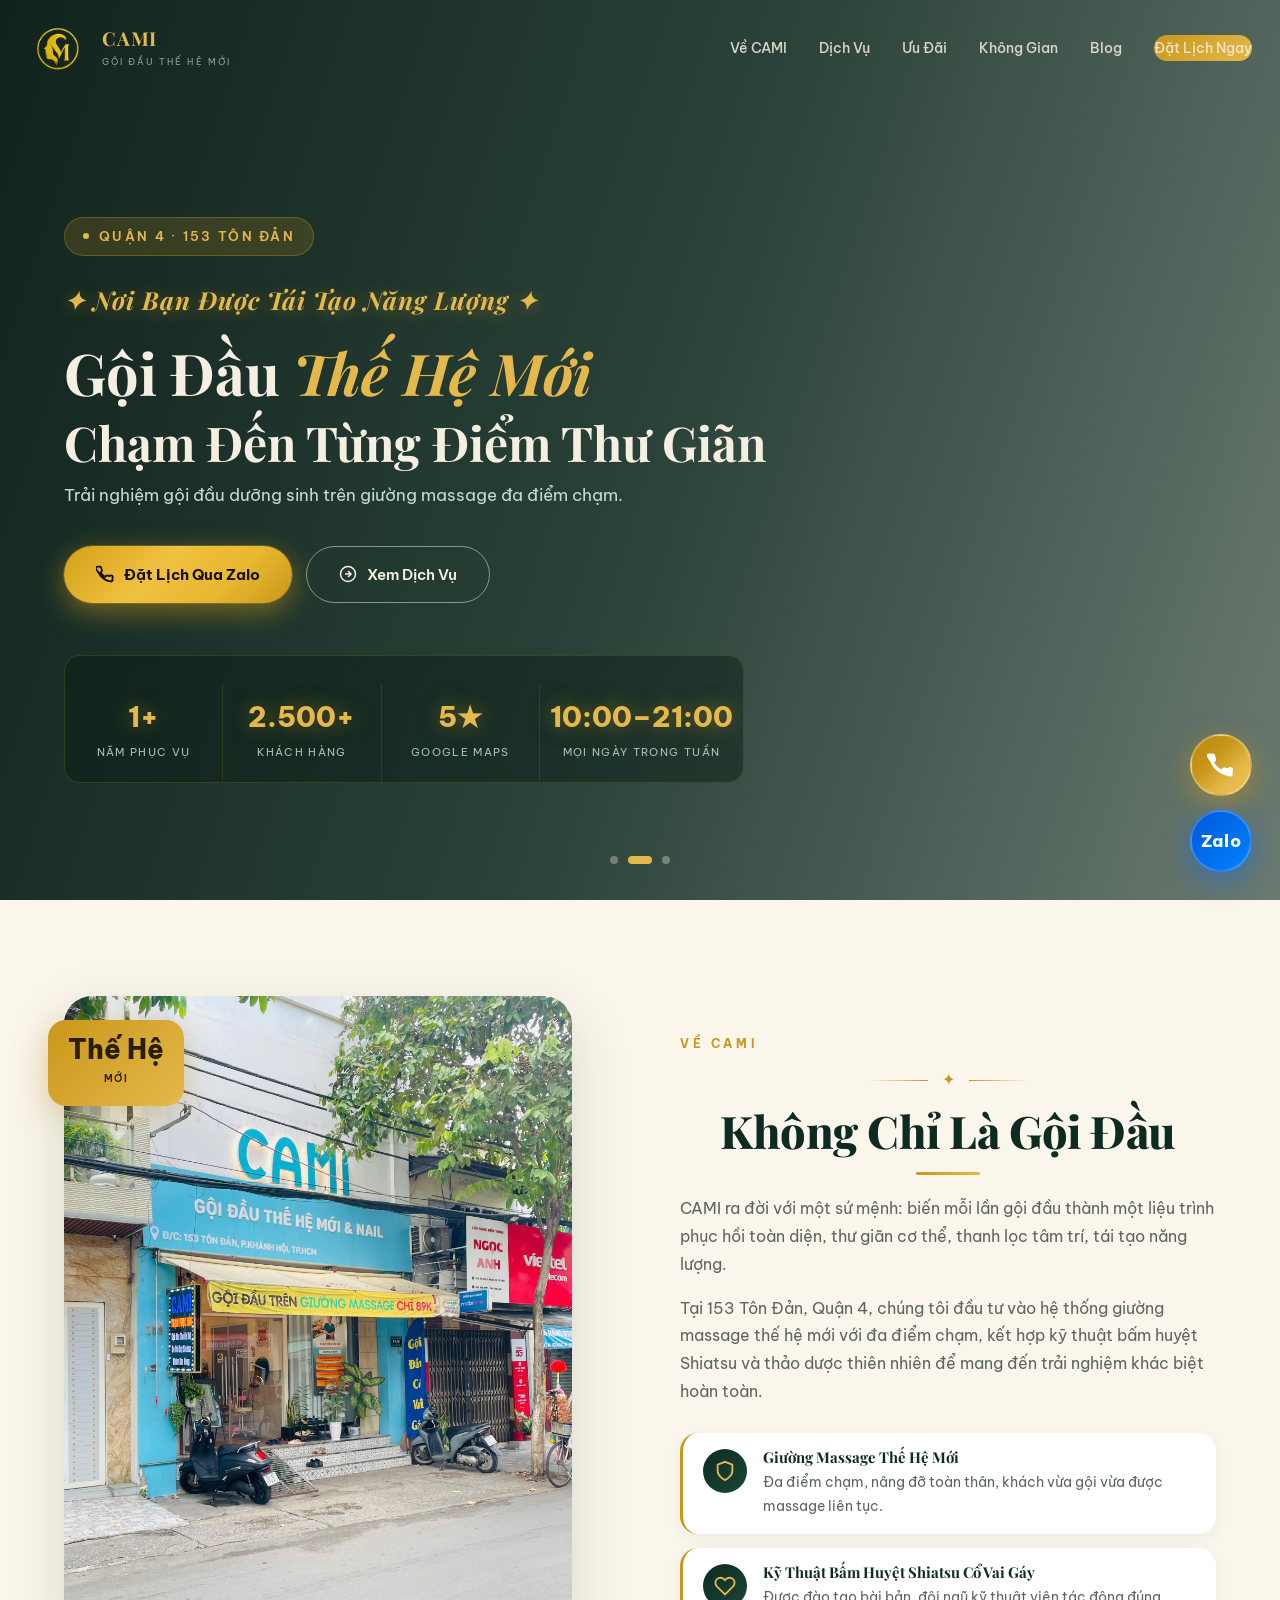
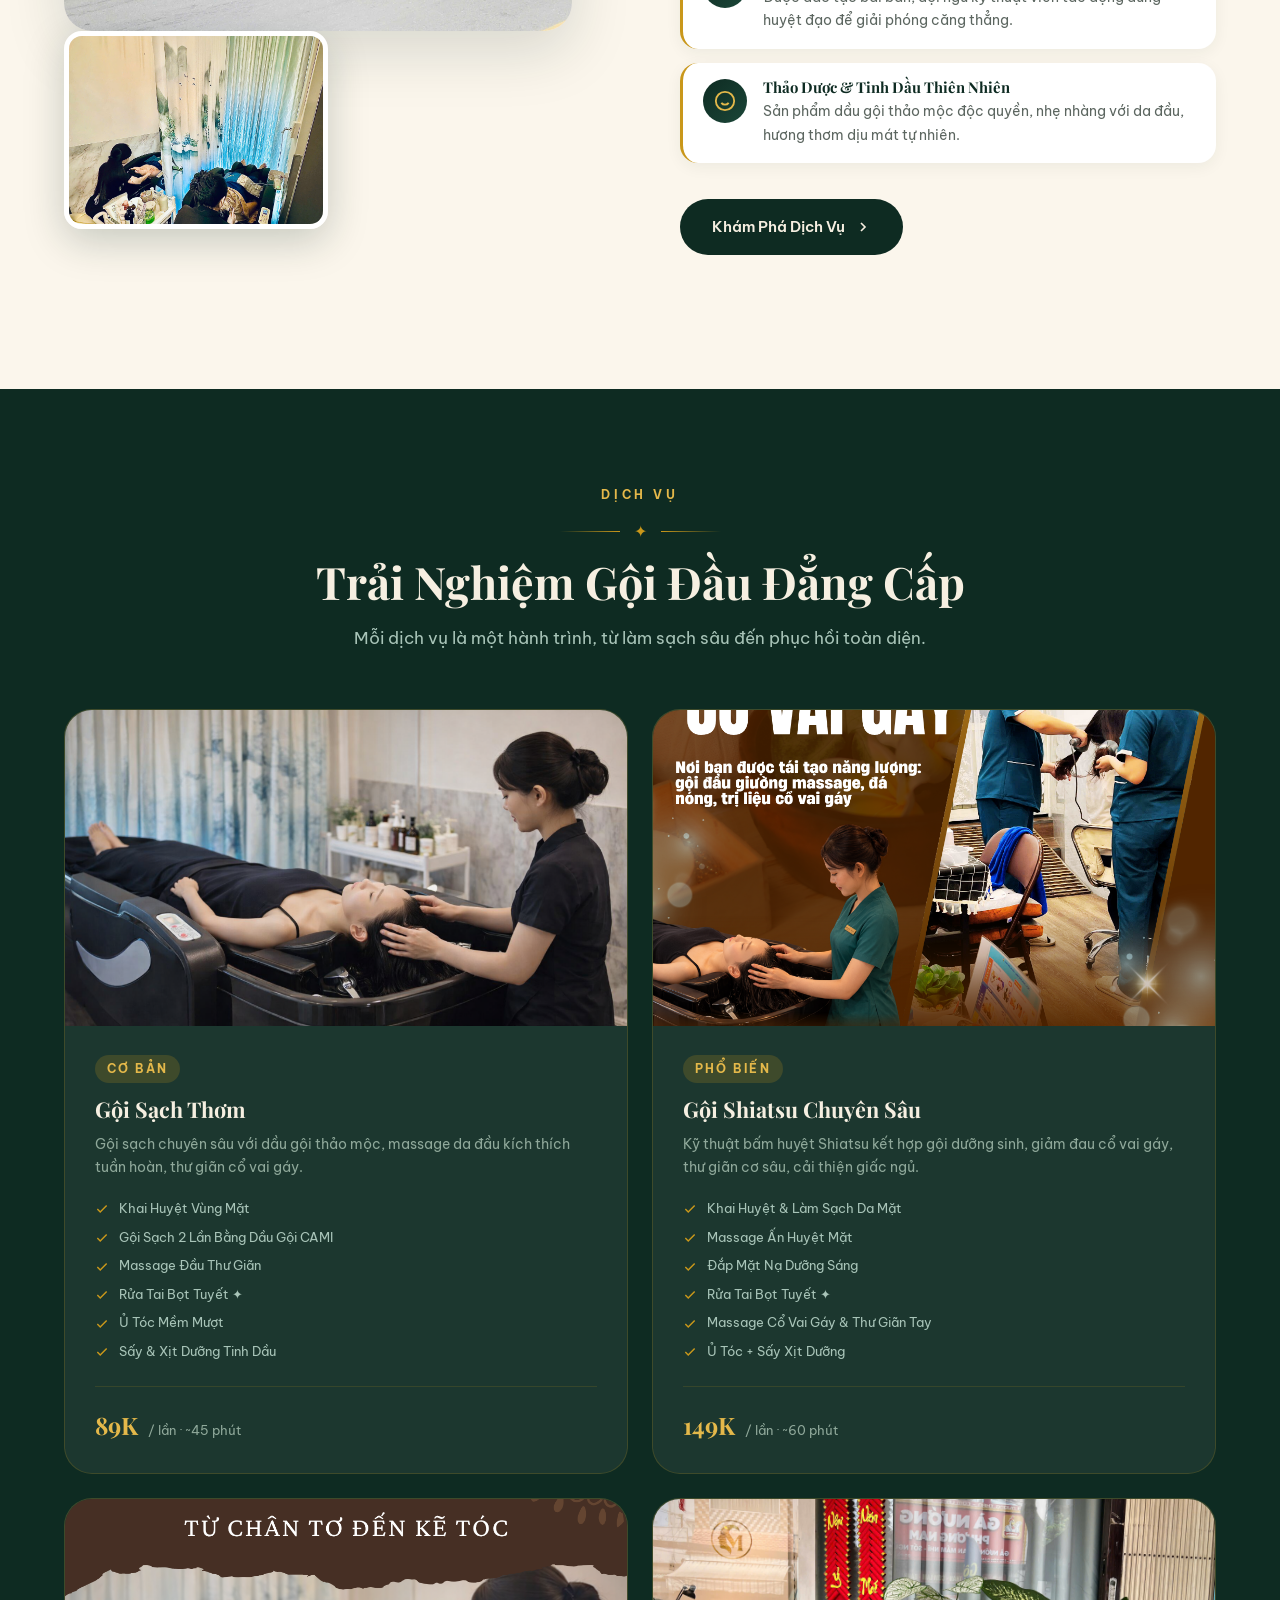
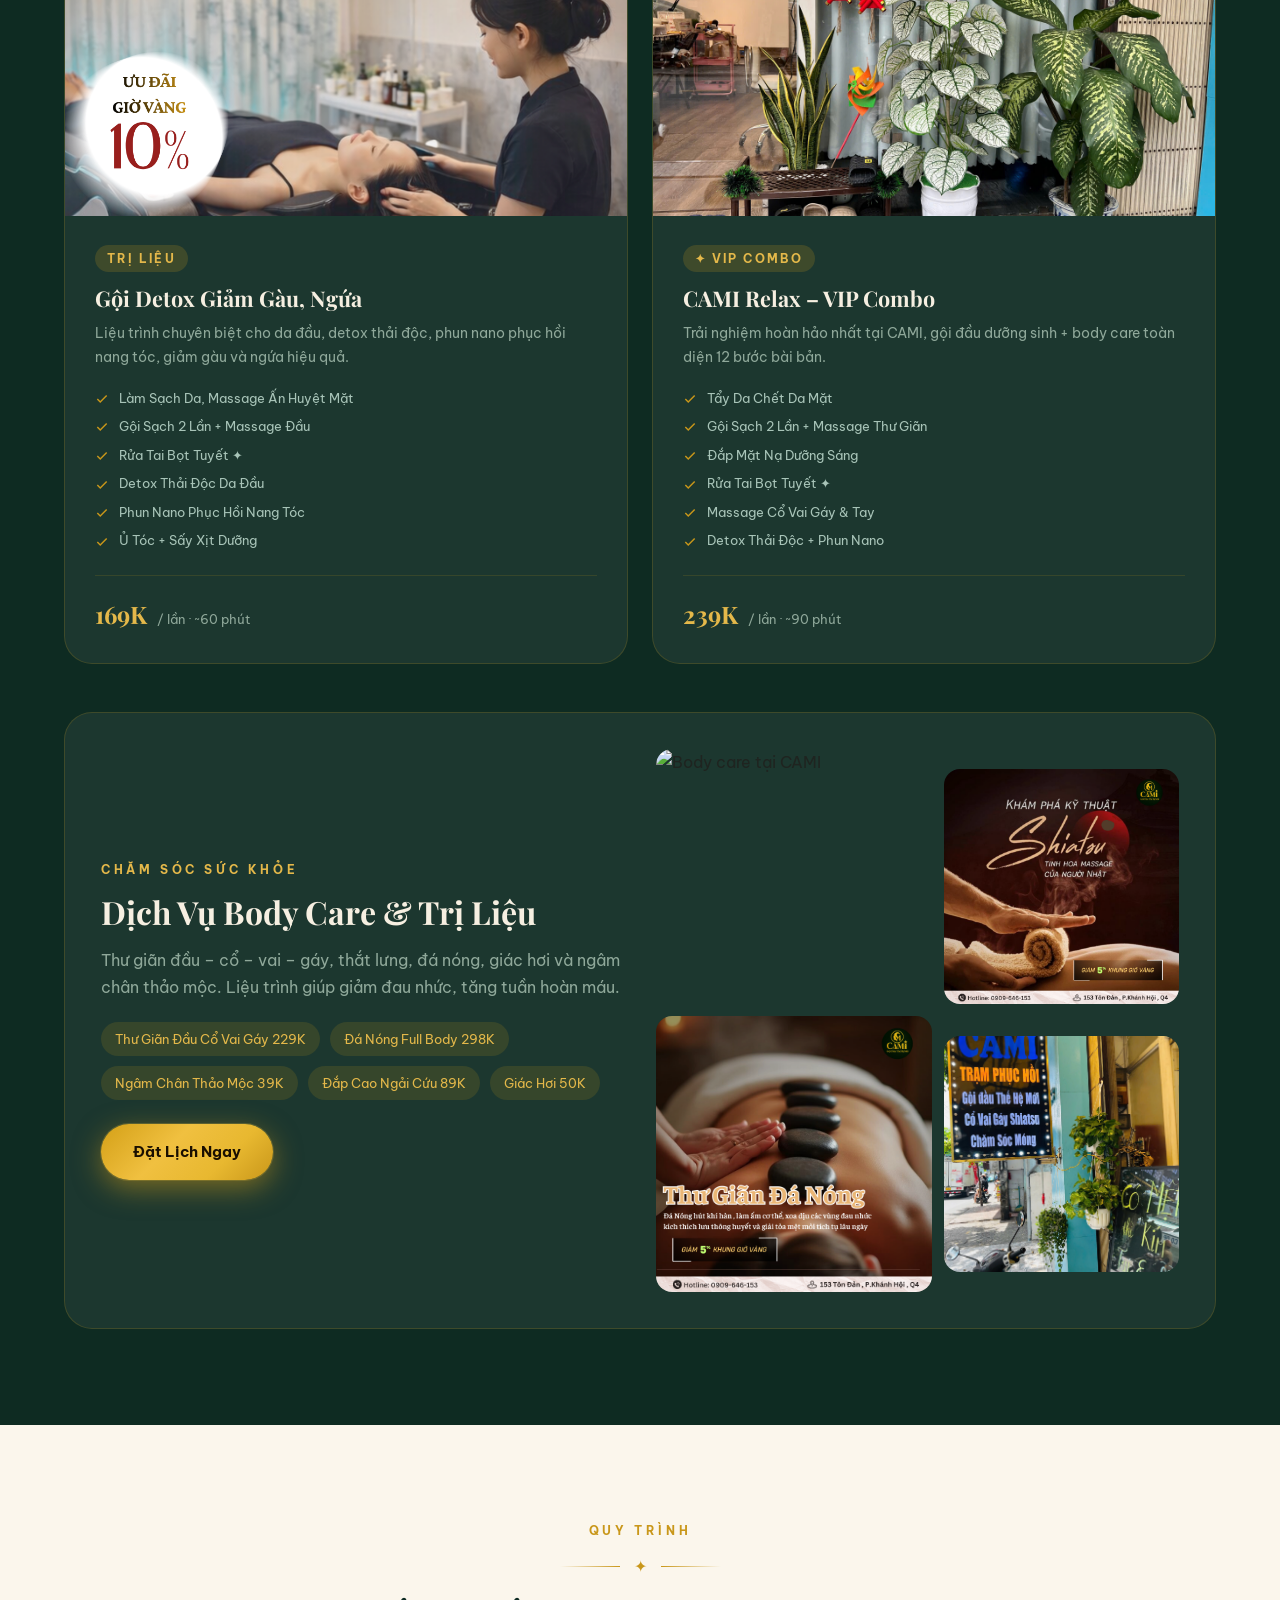
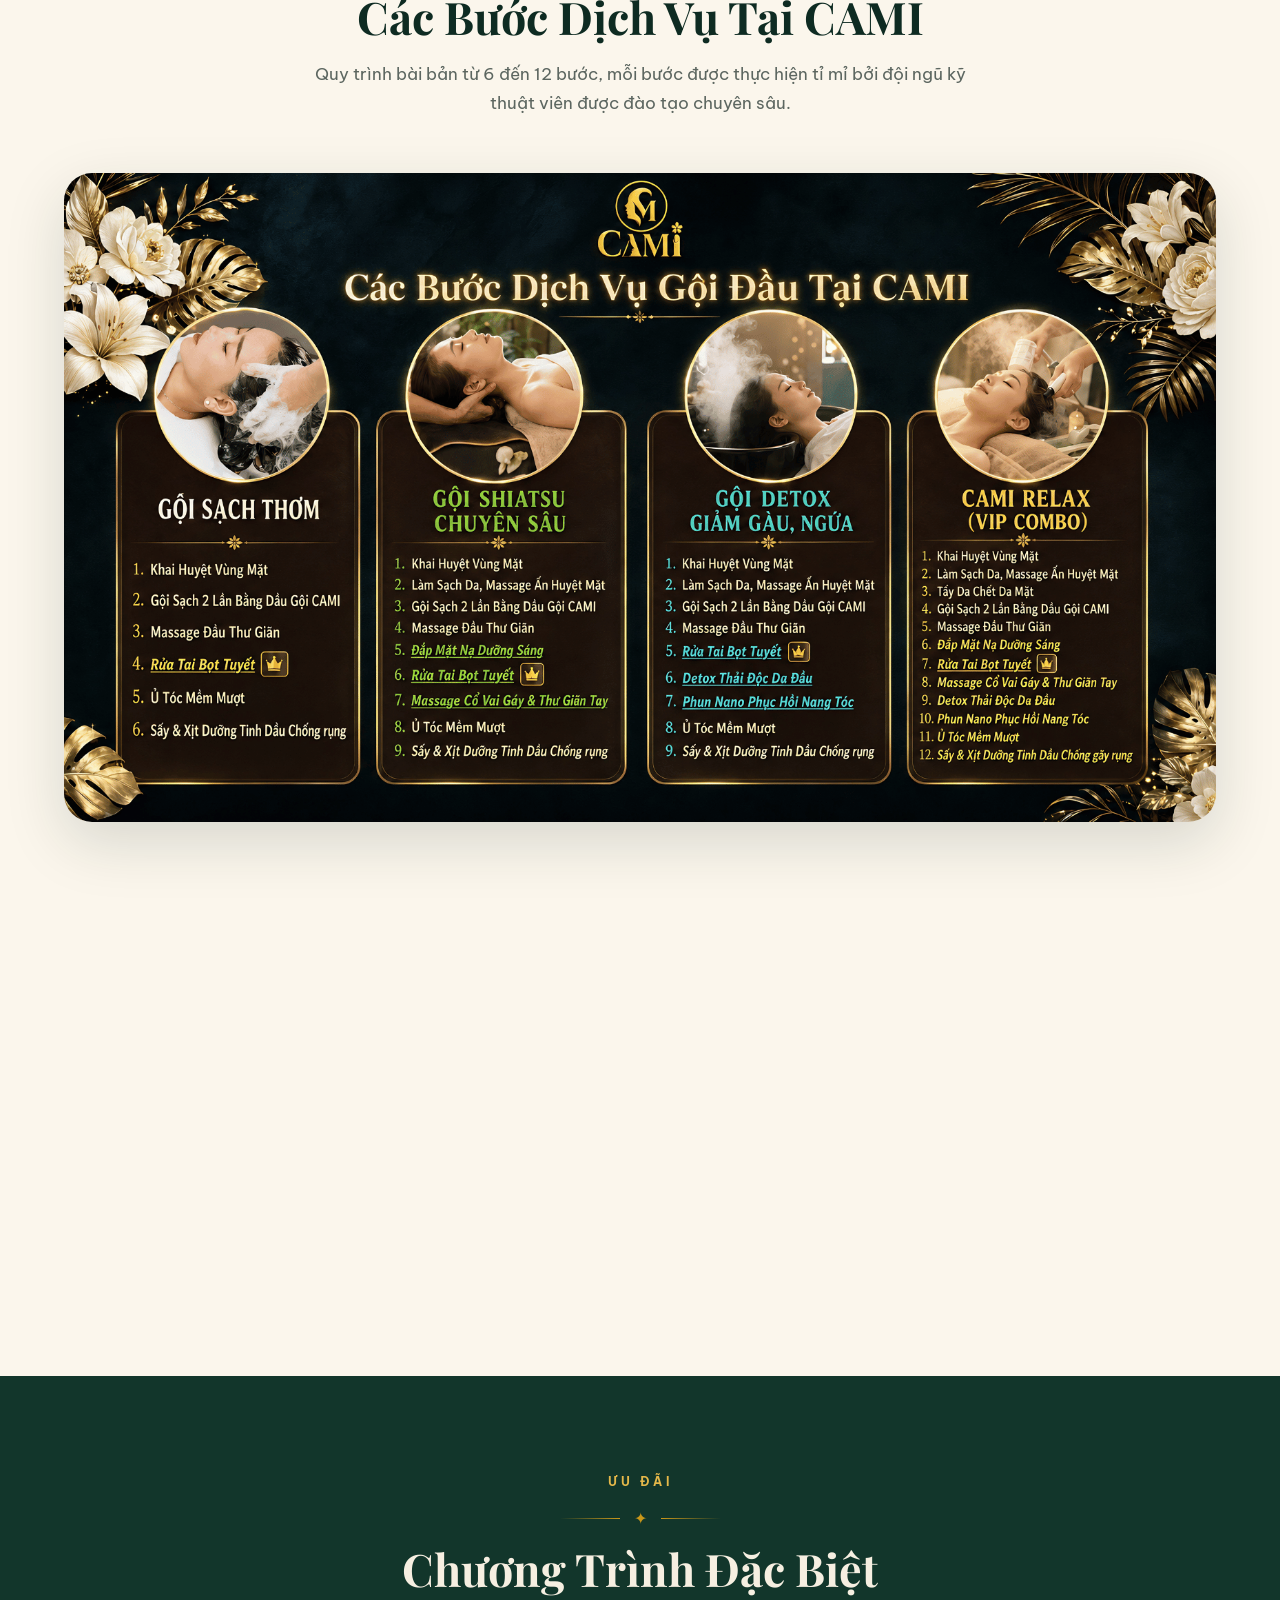
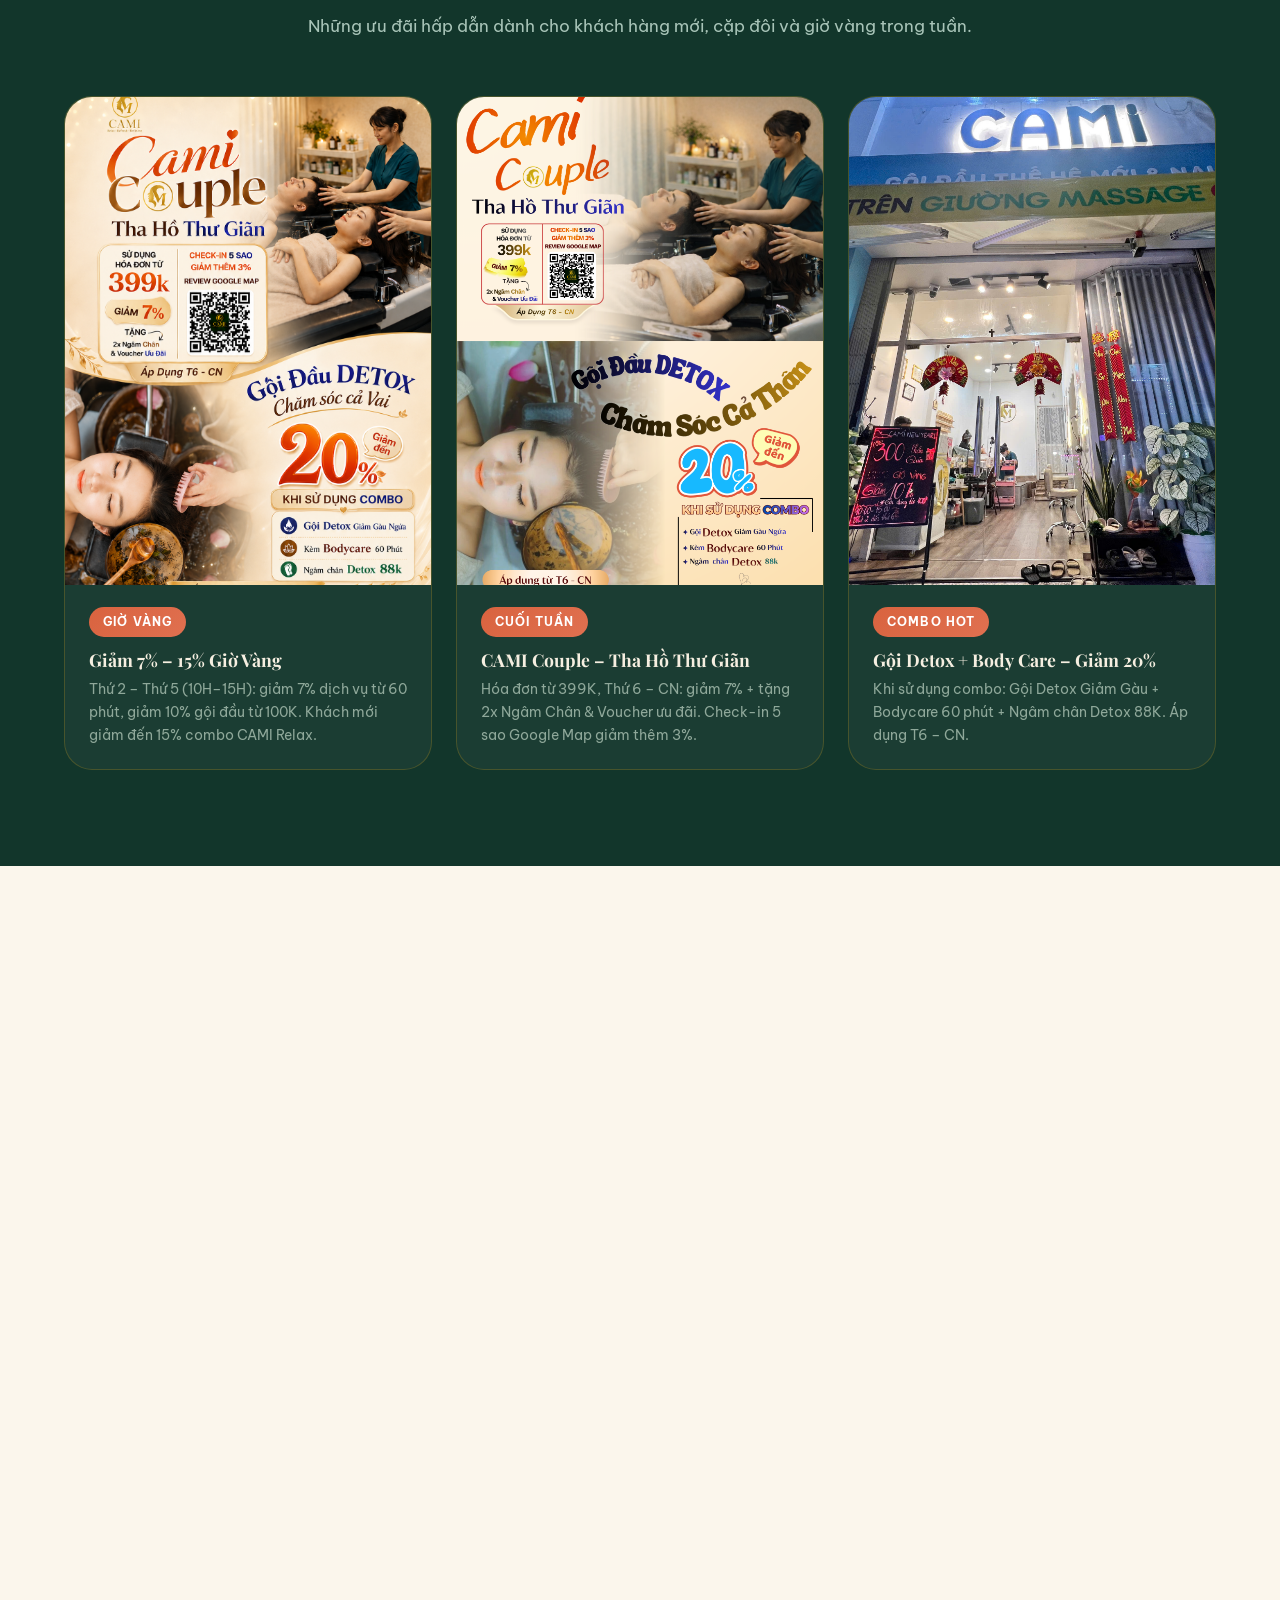
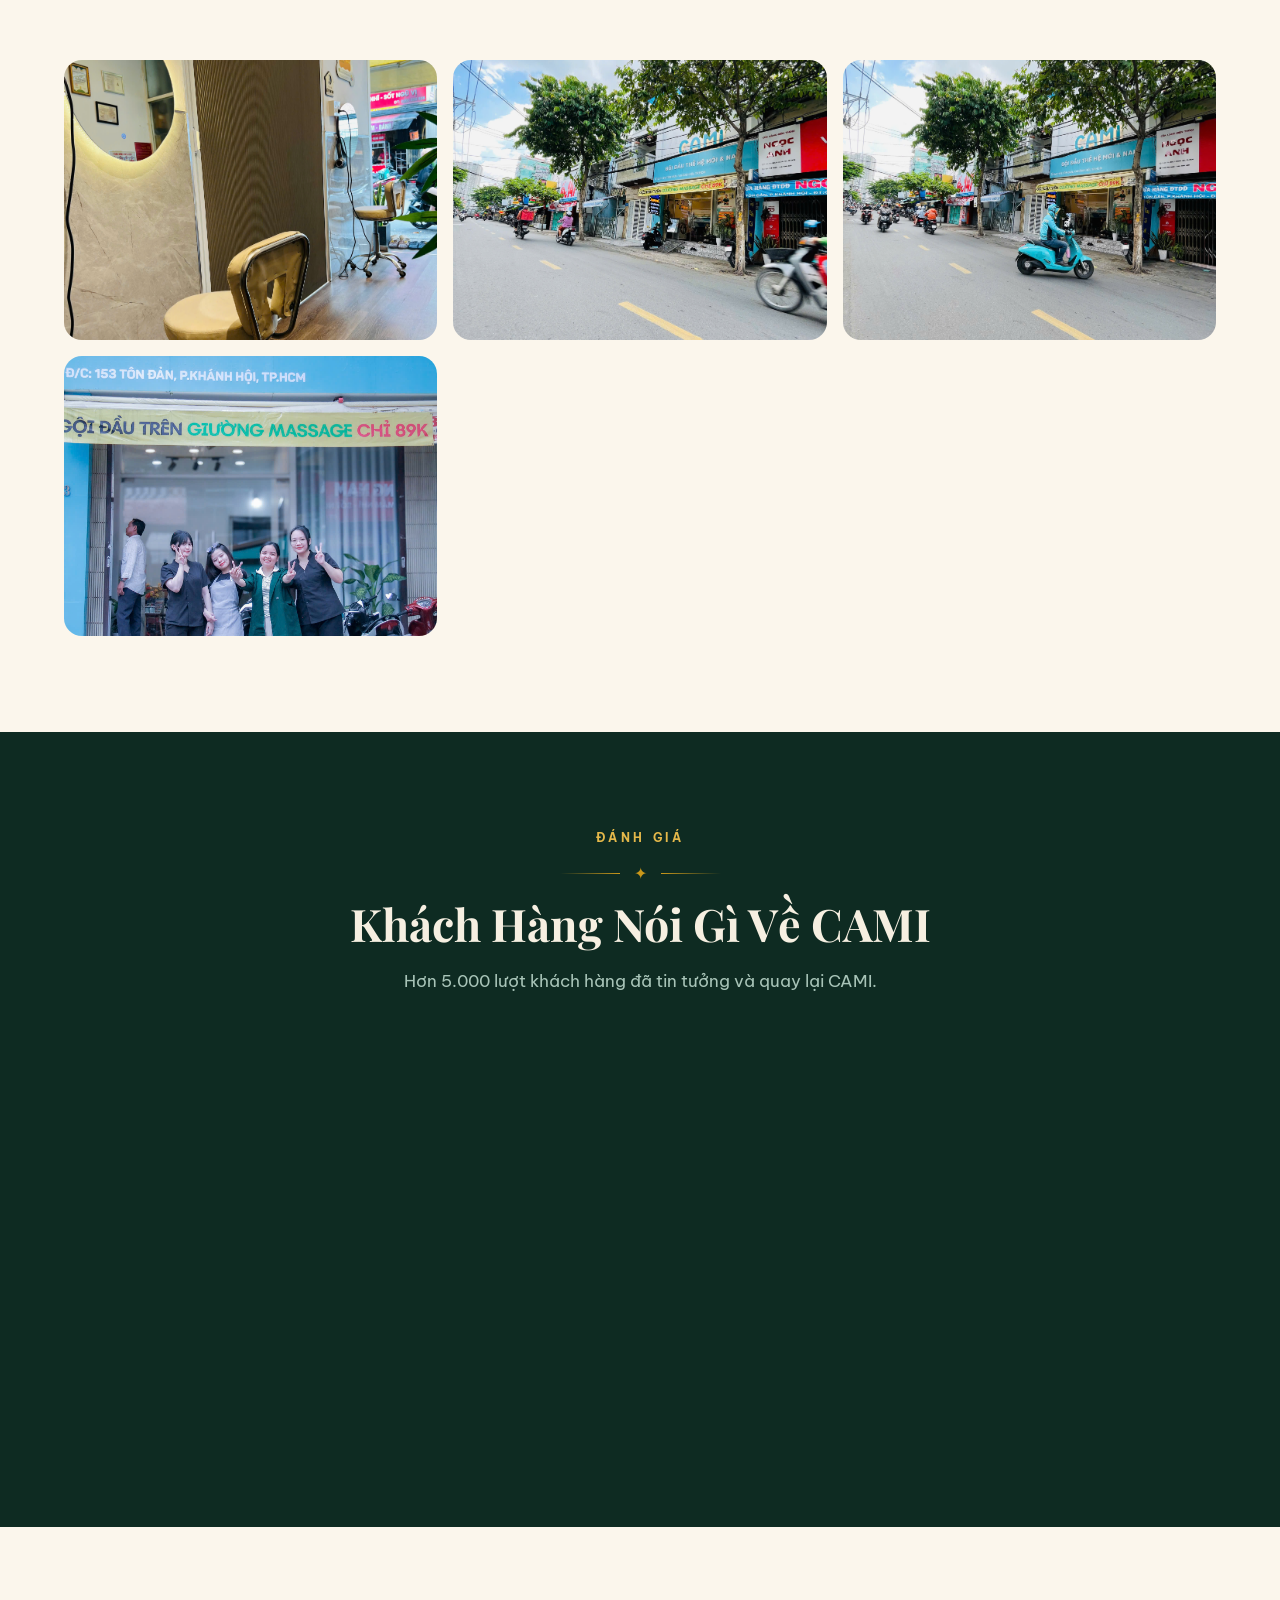
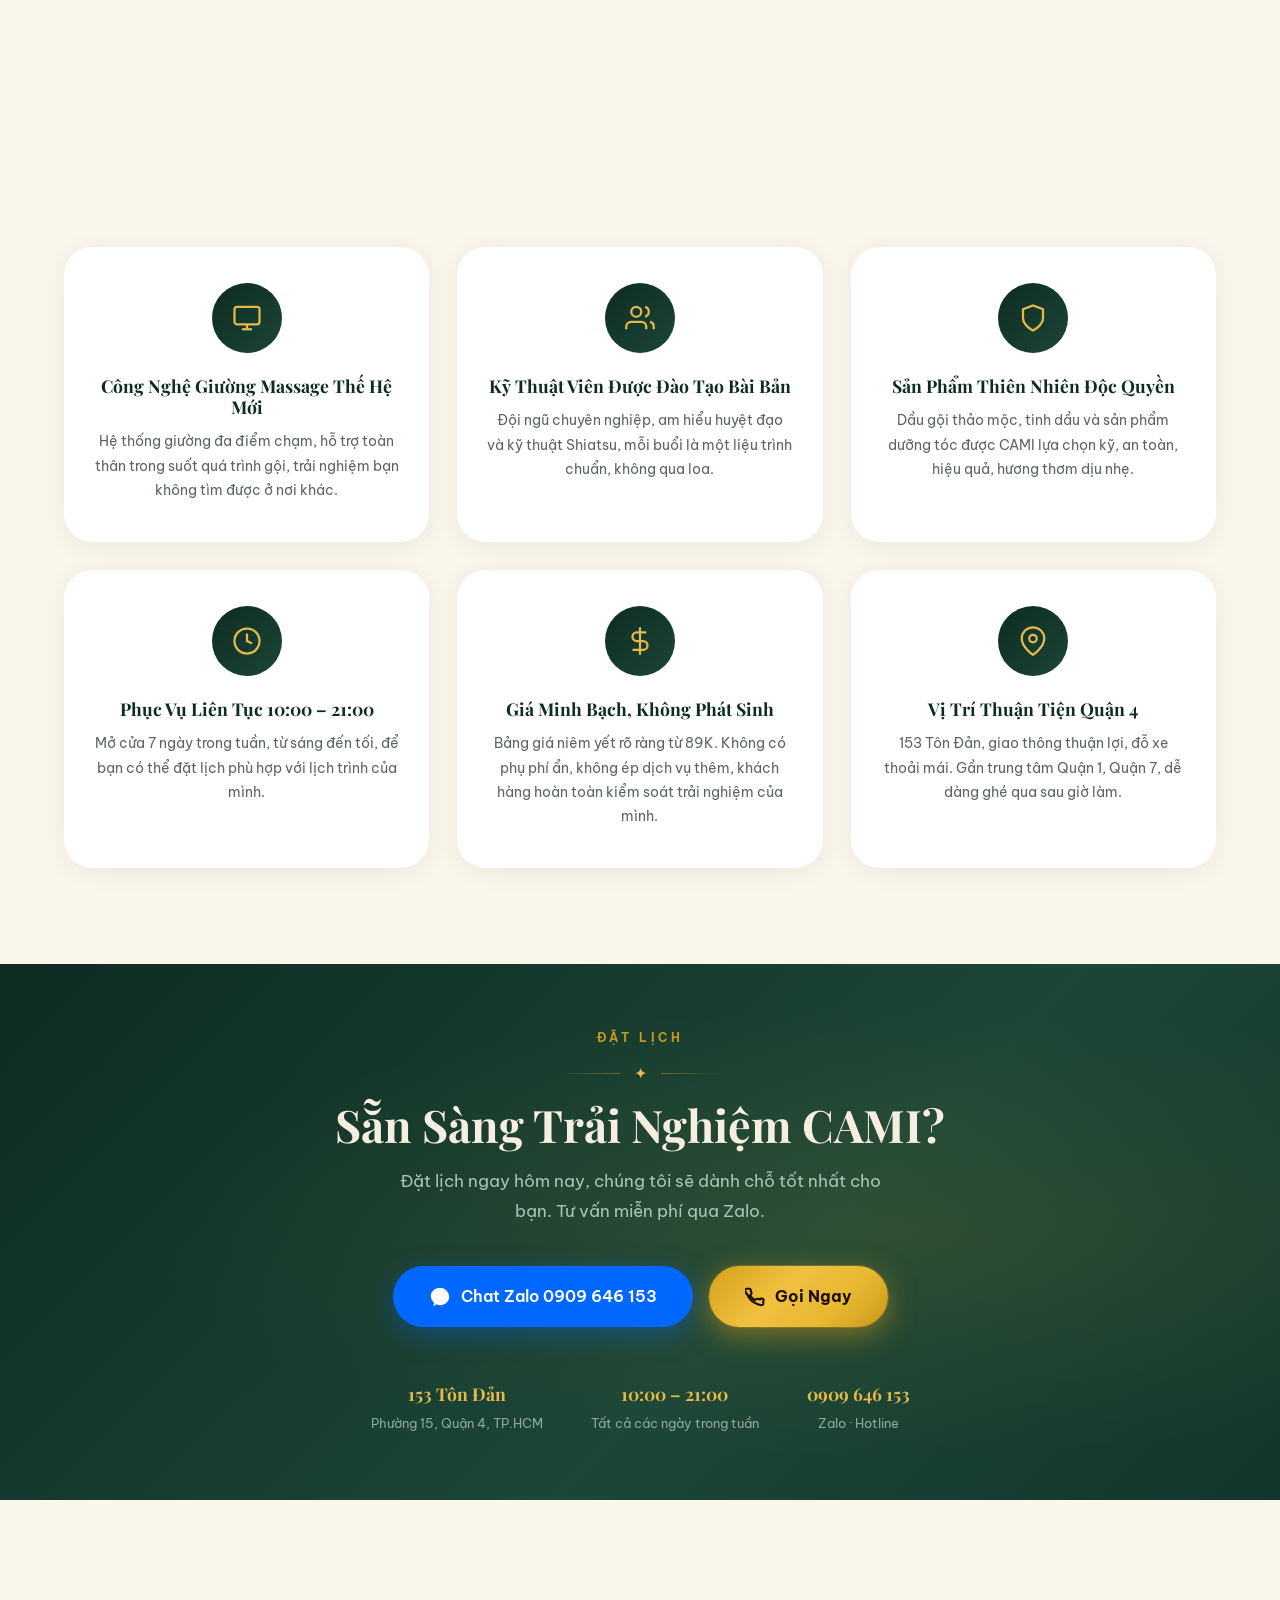
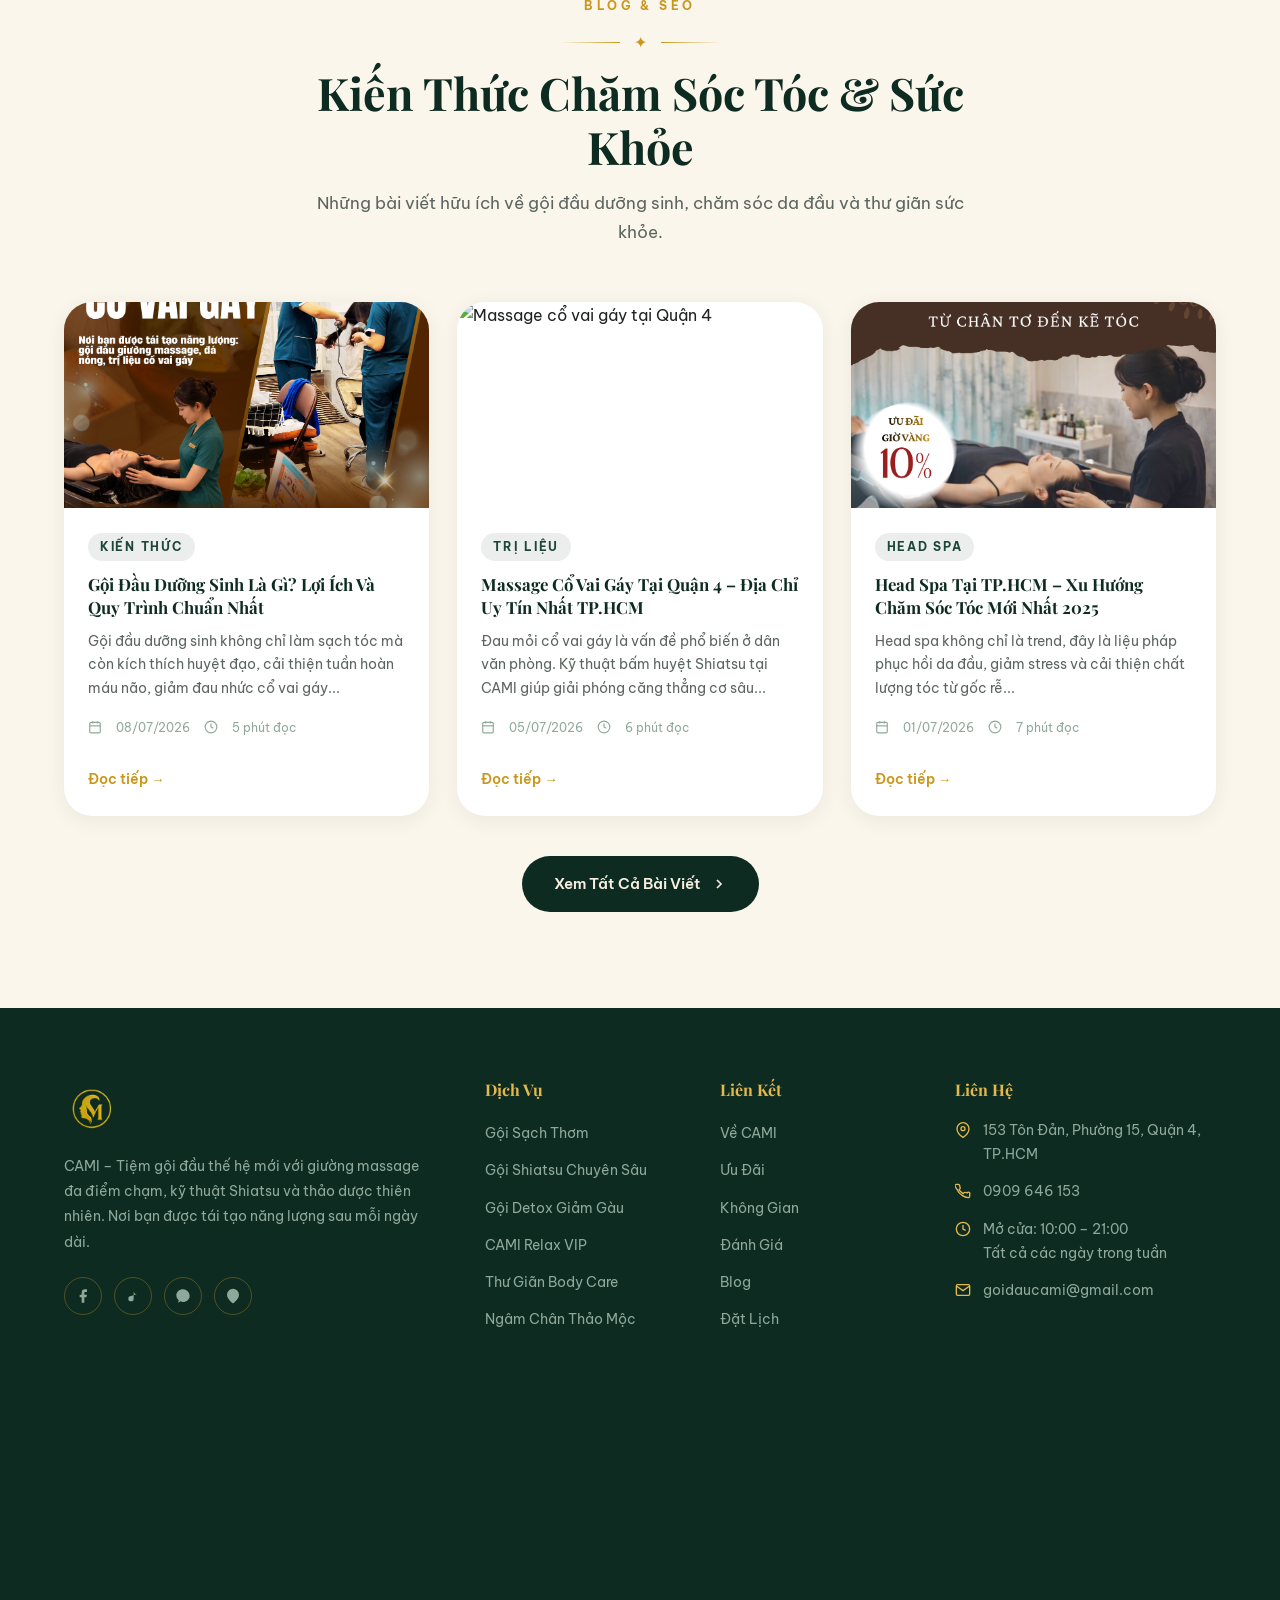
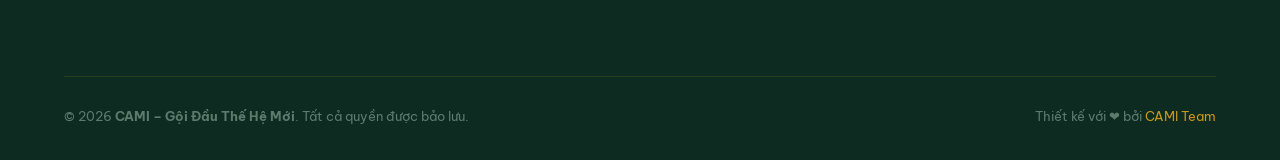
==== index.html @ 0d8e70cc "feat: cập nhật mục Về CAMI – layout ảnh, slider mobile, hiệu ứng - Thay ảnh phụ about-team.png bằng " ====
﻿<!DOCTYPE html>
<html lang="vi">
<head>
<meta charset="UTF-8">
<meta name="viewport" content="width=device-width, initial-scale=1.0">
<title>Gội Đầu Thư Giãn Quận 4 · Head Spa Dưỡng Sinh | CAMI – Gội Đầu Thế Hệ Mới</title>
<link rel="icon" type="image/png" sizes="32x32" href="images/logo.png">
<link rel="icon" type="image/png" sizes="16x16" href="images/logo.png">
<link rel="apple-touch-icon" href="images/logo.png">
<link rel="shortcut icon" href="images/logo.png">
<meta name="description" content="CAMI – Tiệm gội đầu thế hệ mới tại 153 Tôn Đản, Quận 4. Gội đầu dưỡng sinh, head spa, massage cổ vai gáy, detox da đầu trên giường massage đa điểm chạm. Giá từ 89K. Đặt lịch Zalo 0909 646 153.">
<meta name="keywords" content="gội đầu quận 4, gội đầu dưỡng sinh, head spa tphcm, massage cổ vai gáy quận 4, detox da đầu, gội đầu giường massage, tiệm gội đầu tôn đản, CAMI gội đầu, gội đầu thư giãn sài gòn">
<meta name="author" content="CAMI – Gội Đầu Thế Hệ Mới">
<link rel="canonical" href="https://goidaucami.com/">
<meta name="robots" content="index, follow, max-image-preview:large, max-snippet:-1">
<meta name="theme-color" content="#0E2B22">
<meta name="geo.region" content="VN-SG">
<meta name="geo.placename" content="Quận 4, Thành phố Hồ Chí Minh">
<!-- Open Graph -->
<meta property="og:type" content="website">
<meta property="og:url" content="https://goidaucami.com/">
<meta property="og:site_name" content="CAMI – Gội Đầu Thế Hệ Mới">
<meta property="og:locale" content="vi_VN">
<meta property="og:title" content="CAMI – Gội Đầu Thế Hệ Mới · Head Spa Dưỡng Sinh Quận 4">
<meta property="og:description" content="Gội đầu dưỡng sinh trên giường massage đa điểm chạm, 153 Tôn Đản, Quận 4. Mở cửa 10:00–21:00. Đặt lịch Zalo 0909 646 153.">
<meta property="og:image" content="https://goidaucami.com/images/hero-1.png">
<!-- Schema -->
<script type="application/ld+json">
{"@context":"https://schema.org","@type":"HairSalon","@id":"https://goidaucami.com/#business","name":"CAMI – Gội Đầu Thế Hệ Mới","description":"Gội đầu thế hệ mới trên giường massage đa điểm chạm: gội dưỡng sinh, massage cổ vai gáy, detox da đầu, chăm sóc body. 153 Tôn Đản, Quận 4, TP.HCM.","url":"https://goidaucami.com/","telephone":"+84909646153","priceRange":"89.000₫ – 398.000₫","address":{"@type":"PostalAddress","streetAddress":"153 Tôn Đản, Phường 15","addressLocality":"Quận 4","addressRegion":"TP. Hồ Chí Minh","postalCode":"700000","addressCountry":"VN"},"geo":{"@type":"GeoCoordinates","latitude":10.758365,"longitude":106.706782},"openingHoursSpecification":[{"@type":"OpeningHoursSpecification","dayOfWeek":["Monday","Tuesday","Wednesday","Thursday","Friday","Saturday","Sunday"],"opens":"10:00","closes":"21:00"}],"sameAs":["https://www.facebook.com/goidaucami/","https://www.tiktok.com/@camigoidau","https://zalo.me/0909646153"]}
</script>
<script type="application/ld+json">
{"@context":"https://schema.org","@type":"FAQPage","mainEntity":[{"@type":"Question","name":"Gội đầu dưỡng sinh tại CAMI Quận 4 giá bao nhiêu?","acceptedAnswer":{"@type":"Answer","text":"Dịch vụ gội tại CAMI từ 89K (Gội Sạch Thơm), 149K (Gội Shiatsu), 169K (Gội Detox), 239K (CAMI Relax VIP). Bảng giá minh bạch, không phát sinh thêm."}},{"@type":"Question","name":"CAMI gội đầu ở đâu? Mở cửa mấy giờ?","acceptedAnswer":{"@type":"Answer","text":"CAMI tại 153 Tôn Đản, Phường 15, Quận 4, TP.HCM. Mở cửa 10:00–21:00 tất cả các ngày trong tuần."}},{"@type":"Question","name":"Gội đầu dưỡng sinh trên giường massage khác gì bình thường?","acceptedAnswer":{"@type":"Answer","text":"CAMI dùng giường massage thế hệ mới đa điểm chạm, khách vừa gội vừa được massage toàn thân, quy trình bài bản 6–12 bước, trải nghiệm hoàn toàn khác gội đầu truyền thống."}},{"@type":"Question","name":"CAMI có nhận đặt lịch trước không?","acceptedAnswer":{"@type":"Answer","text":"Có. Đặt lịch qua Zalo 0909 646 153 để giữ chỗ, đặc biệt khung giờ tối và cuối tuần."}}]}
</script>
<!-- Fonts -->
<link rel="preconnect" href="https://fonts.googleapis.com">
<link rel="preconnect" href="https://fonts.gstatic.com" crossorigin>
<link href="https://fonts.googleapis.com/css2?family=Playfair+Display:ital,wght@0,500;0,600;0,700;0,800;1,500;1,600&family=Dancing+Script:wght@600;700&family=Be+Vietnam+Pro:wght@300;400;500;600;700&display=swap" rel="stylesheet">
<link rel="stylesheet" href="css/style.css">
</head>
<body>

<!-- ===== NAVBAR ===== -->
<header class="nav" id="nav">
  <div class="nav-bar">
    <a href="#" class="brand">
      <img src="images/logo.png" alt="CAMI Logo" class="brand-logo">
      <div class="brand-text">
        <strong>CAMI</strong>
        <small>Gội Đầu Thế Hệ Mới</small>
      </div>
    </a>
    <nav>
      <ul class="nav-links">
        <li><a href="#about">Về CAMI</a></li>
        <li><a href="#services">Dịch Vụ</a></li>
        <li><a href="#offers">Ưu Đãi</a></li>
        <li><a href="#gallery">Không Gian</a></li>
        <li><a href="#blog">Blog</a></li>
        <li><a href="https://zalo.me/0909646153" target="_blank" rel="noopener" class="nav-cta">Đặt Lịch Ngay</a></li>
      </ul>
    </nav>
    <button class="burger" aria-label="Menu">
      <span></span><span></span><span></span>
    </button>
  </div>
</header>

<!-- Mobile menu -->
<div class="mobile-menu" role="dialog" aria-label="Menu điều hướng">
  <button class="mobile-close" aria-label="Đóng">×</button>
  <a href="#about">Về CAMI</a>
  <a href="#services">Dịch Vụ</a>
  <a href="#offers">Ưu Đãi</a>
  <a href="#gallery">Không Gian</a>
  <a href="#blog">Blog</a>
  <a href="https://zalo.me/0909646153" target="_blank" rel="noopener" class="btn btn-gold" style="margin-top:12px">Đặt Lịch Ngay</a>
</div>

<!-- ===== HERO ===== -->
<section class="hero" id="home">
  <div class="hero-slides">
    <div class="hero-slide" style="background-image:url('images/hero-new-1.png')"></div>
    <div class="hero-slide" style="background-image:url('images/hero-new-2.png')"></div>
    <div class="hero-slide" style="background-image:url('images/hero-new-3.png')"></div>
    <div class="hero-slide" style="background-image:url('images/hero-new-4.jpg')"></div>
  </div>
  <div class="hero-overlay"></div>

  <div class="wrap">
    <div class="hero-content">
      <div class="hero-tag">
        <div class="hero-dot"></div>
        <span>Quận 4 · 153 Tôn Đản</span>
      </div>

      <p class="hero-sub">✦ Nơi Bạn Được Tái Tạo Năng Lượng ✦</p>
      <h1>Gội Đầu <em>Thế Hệ Mới</em><br><span class="hero-h1-sub">Chạm Đến Từng Điểm <span style="white-space:nowrap">Thư Giãn</span></span></h1>
      <p class="hero-desc">Trải nghiệm gội đầu dưỡng sinh trên giường massage đa điểm chạm.</p>

      <div class="hero-actions">
        <a href="https://zalo.me/0909646153" target="_blank" rel="noopener" class="btn btn-gold">
          <svg width="18" height="18" viewBox="0 0 24 24" fill="none" stroke="currentColor" stroke-width="2.5"><path d="M22 16.92v3a2 2 0 01-2.18 2 19.79 19.79 0 01-8.63-3.07A19.5 19.5 0 013.07 9.63 19.79 19.79 0 01.01 4.5 2 2 0 012 2.18h3a2 2 0 012 1.72 12.84 12.84 0 00.7 2.81 2 2 0 01-.45 2.11L6.09 9.91a16 16 0 006 6l1.27-1.27a2 2 0 012.11-.45 12.84 12.84 0 002.81.7A2 2 0 0122 16.92z"/></svg>
          Đặt Lịch Qua Zalo
        </a>
        <a href="#services" class="btn btn-ghost">
          <svg width="18" height="18" viewBox="0 0 24 24" fill="none" stroke="currentColor" stroke-width="2"><circle cx="12" cy="12" r="10"/><polyline points="12 8 16 12 12 16"/><line x1="8" y1="12" x2="16" y2="12"/></svg>
          Xem Dịch Vụ
        </a>
      </div>

      <div class="hero-stats">
        <div class="hero-stat">
          <strong>1+</strong>
          <span>Năm Phục Vụ</span>
        </div>
        <div class="hero-stat">
          <strong>2.500+</strong>
          <span>Khách Hàng</span>
        </div>
        <div class="hero-stat">
          <strong>5★</strong>
          <span>Google Maps</span>
        </div>
        <div class="hero-stat">
          <strong>10:00–21:00</strong>
          <span>Mọi Ngày Trong Tuần</span>
        </div>
      </div>
    </div>
  </div>

  <div class="hero-dots">
    <button class="hero-dot-btn active" aria-label="Slide 1"></button>
    <button class="hero-dot-btn" aria-label="Slide 2"></button>
    <button class="hero-dot-btn" aria-label="Slide 3"></button>
  </div>

</section>

<!-- ===== ABOUT ===== -->
<section class="about section" id="about">
  <div class="wrap">
    <div class="about-grid">
      <div class="about-imgs reveal-left">
        <div class="about-badge">
          <strong>Thế Hệ</strong>
          <span>Mới</span>
        </div>

        <!-- Desktop: 2 ảnh chồng nhau | Mobile: slideshow -->
        <div class="about-img-main about-img-shimmer">
          <img src="images/about-main.jpg" alt="Mặt tiền tiệm CAMI Gội Đầu Thế Hệ Mới tại 153 Tôn Đản Quận 4" loading="lazy" style="object-position: center 30%">
        </div>
        <div class="about-img-float about-img-shimmer">
          <img src="images/about-interior.jpg" alt="Không gian phòng gội đầu massage tại CAMI" loading="lazy" style="object-position: center center">
        </div>

        <!-- Mobile slideshow -->
        <div class="about-slider">
          <div class="about-slides-wrap">
            <div class="about-slide about-img-shimmer">
              <img src="images/about-main.jpg" alt="Mặt tiền tiệm CAMI" loading="lazy" style="object-position: center 30%">
            </div>
            <div class="about-slide about-img-shimmer">
              <img src="images/about-interior.jpg" alt="Không gian phòng gội đầu CAMI" loading="lazy" style="object-position: center center">
            </div>
          </div>
          <div class="about-slider-dots">
            <button class="about-dot active" aria-label="Ảnh 1"></button>
            <button class="about-dot" aria-label="Ảnh 2"></button>
          </div>
        </div>
      </div>

      <div class="about-content reveal-right">
        <span class="eyebrow">Về CAMI</span>
        <div class="orn"><span></span><i>✦</i><span></span></div>
        <h2 class="about-h2">Không Chỉ Là Gội Đầu</h2>
        <p>CAMI ra đời với một sứ mệnh: biến mỗi lần gội đầu thành một liệu trình phục hồi toàn diện, thư giãn cơ thể, thanh lọc tâm trí, tái tạo năng lượng.</p>
        <p>Tại 153 Tôn Đản, Quận 4, chúng tôi đầu tư vào hệ thống giường massage thế hệ mới với đa điểm chạm, kết hợp kỹ thuật bấm huyệt Shiatsu và thảo dược thiên nhiên để mang đến trải nghiệm khác biệt hoàn toàn.</p>

        <div class="about-features">
          <div class="about-feature">
            <div class="about-feature-icon">
              <svg viewBox="0 0 24 24"><path d="M12 22s8-4 8-10V5l-8-3-8 3v7c0 6 8 10 8 10z"/></svg>
            </div>
            <div>
              <h4>Giường Massage Thế Hệ Mới</h4>
              <p>Đa điểm chạm, nâng đỡ toàn thân, khách vừa gội vừa được massage liên tục.</p>
            </div>
          </div>
          <div class="about-feature">
            <div class="about-feature-icon">
              <svg viewBox="0 0 24 24"><path d="M20.84 4.61a5.5 5.5 0 00-7.78 0L12 5.67l-1.06-1.06a5.5 5.5 0 00-7.78 7.78l1.06 1.06L12 21.23l7.78-7.78 1.06-1.06a5.5 5.5 0 000-7.78z"/></svg>
            </div>
            <div>
              <h4>Kỹ Thuật Bấm Huyệt Shiatsu Cổ Vai Gáy</h4>
              <p>Được đào tạo bài bản, đội ngũ kỹ thuật viên tác động đúng huyệt đạo để giải phóng căng thẳng.</p>
            </div>
          </div>
          <div class="about-feature">
            <div class="about-feature-icon">
              <svg viewBox="0 0 24 24"><path d="M12 2a10 10 0 100 20A10 10 0 0012 2z"/><path d="M8 14s1.5 2 4 2 4-2 4-2"/><line x1="9" y1="9" x2="9.01" y2="9"/><line x1="15" y1="9" x2="15.01" y2="9"/></svg>
            </div>
            <div>
              <h4>Thảo Dược & Tinh Dầu Thiên Nhiên</h4>
              <p>Sản phẩm dầu gội thảo mộc độc quyền, nhẹ nhàng với da đầu, hương thơm dịu mát tự nhiên.</p>
            </div>
          </div>
        </div>

        <a href="#services" class="btn btn-green">
          Khám Phá Dịch Vụ
          <svg width="16" height="16" viewBox="0 0 24 24" fill="none" stroke="currentColor" stroke-width="2.5"><polyline points="9 18 15 12 9 6"/></svg>
        </a>
      </div>
    </div>
  </div>
</section>

<!-- ===== SERVICES ===== -->
<section class="services section on-dark" id="services">
  <div class="wrap">
    <div class="sec-head reveal">
      <span class="eyebrow">Dịch Vụ</span>
      <div class="orn"><span></span><i>✦</i><span></span></div>
      <h2>Trải Nghiệm Gội Đầu Đẳng Cấp</h2>
      <p>Mỗi dịch vụ là một hành trình, từ làm sạch sâu đến phục hồi toàn diện.</p>
    </div>

    <div class="services-grid">
      <!-- Service 1 -->
      <div class="service-card reveal">
        <div class="service-img">
          <img src="images/service-goi.png" alt="Gội Sạch Thơm tại CAMI" loading="lazy">
        </div>
        <div class="service-body">
          <span class="service-tag">Cơ Bản</span>
          <h3>Gội Sạch Thơm</h3>
          <p>Gội sạch chuyên sâu với dầu gội thảo mộc, massage da đầu kích thích tuần hoàn, thư giãn cổ vai gáy.</p>
          <div class="service-steps">
            <div class="service-step"><svg viewBox="0 0 24 24"><polyline points="20 6 9 17 4 12"/></svg> Khai Huyệt Vùng Mặt</div>
            <div class="service-step"><svg viewBox="0 0 24 24"><polyline points="20 6 9 17 4 12"/></svg> Gội Sạch 2 Lần Bằng Dầu Gội CAMI</div>
            <div class="service-step"><svg viewBox="0 0 24 24"><polyline points="20 6 9 17 4 12"/></svg> Massage Đầu Thư Giãn</div>
            <div class="service-step"><svg viewBox="0 0 24 24"><polyline points="20 6 9 17 4 12"/></svg> Rửa Tai Bọt Tuyết ✦</div>
            <div class="service-step"><svg viewBox="0 0 24 24"><polyline points="20 6 9 17 4 12"/></svg> Ủ Tóc Mềm Mượt</div>
            <div class="service-step"><svg viewBox="0 0 24 24"><polyline points="20 6 9 17 4 12"/></svg> Sấy & Xịt Dưỡng Tinh Dầu</div>
          </div>
          <div class="service-price">
            <span class="price">89K</span>
            <span class="unit">/ lần · ~45 phút</span>
          </div>
        </div>
      </div>

      <!-- Service 2 -->
      <div class="service-card reveal">
        <div class="service-img">
          <img src="images/service-shiatsu.png" alt="Gội Shiatsu Chuyên Sâu tại CAMI" loading="lazy">
        </div>
        <div class="service-body">
          <span class="service-tag">Phổ Biến</span>
          <h3>Gội Shiatsu Chuyên Sâu</h3>
          <p>Kỹ thuật bấm huyệt Shiatsu kết hợp gội dưỡng sinh, giảm đau cổ vai gáy, thư giãn cơ sâu, cải thiện giấc ngủ.</p>
          <div class="service-steps">
            <div class="service-step"><svg viewBox="0 0 24 24"><polyline points="20 6 9 17 4 12"/></svg> Khai Huyệt & Làm Sạch Da Mặt</div>
            <div class="service-step"><svg viewBox="0 0 24 24"><polyline points="20 6 9 17 4 12"/></svg> Massage Ấn Huyệt Mặt</div>
            <div class="service-step"><svg viewBox="0 0 24 24"><polyline points="20 6 9 17 4 12"/></svg> Đắp Mặt Nạ Dưỡng Sáng</div>
            <div class="service-step"><svg viewBox="0 0 24 24"><polyline points="20 6 9 17 4 12"/></svg> Rửa Tai Bọt Tuyết ✦</div>
            <div class="service-step"><svg viewBox="0 0 24 24"><polyline points="20 6 9 17 4 12"/></svg> Massage Cổ Vai Gáy & Thư Giãn Tay</div>
            <div class="service-step"><svg viewBox="0 0 24 24"><polyline points="20 6 9 17 4 12"/></svg> Ủ Tóc + Sấy Xịt Dưỡng</div>
          </div>
          <div class="service-price">
            <span class="price">149K</span>
            <span class="unit">/ lần · ~60 phút</span>
          </div>
        </div>
      </div>

      <!-- Service 3 -->
      <div class="service-card reveal">
        <div class="service-img">
          <img src="images/service-detox.png" alt="Gội Detox Giảm Gàu Ngứa tại CAMI" loading="lazy">
        </div>
        <div class="service-body">
          <span class="service-tag">Trị Liệu</span>
          <h3>Gội Detox Giảm Gàu, Ngứa</h3>
          <p>Liệu trình chuyên biệt cho da đầu, detox thải độc, phun nano phục hồi nang tóc, giảm gàu và ngứa hiệu quả.</p>
          <div class="service-steps">
            <div class="service-step"><svg viewBox="0 0 24 24"><polyline points="20 6 9 17 4 12"/></svg> Làm Sạch Da, Massage Ấn Huyệt Mặt</div>
            <div class="service-step"><svg viewBox="0 0 24 24"><polyline points="20 6 9 17 4 12"/></svg> Gội Sạch 2 Lần + Massage Đầu</div>
            <div class="service-step"><svg viewBox="0 0 24 24"><polyline points="20 6 9 17 4 12"/></svg> Rửa Tai Bọt Tuyết ✦</div>
            <div class="service-step"><svg viewBox="0 0 24 24"><polyline points="20 6 9 17 4 12"/></svg> Detox Thải Độc Da Đầu</div>
            <div class="service-step"><svg viewBox="0 0 24 24"><polyline points="20 6 9 17 4 12"/></svg> Phun Nano Phục Hồi Nang Tóc</div>
            <div class="service-step"><svg viewBox="0 0 24 24"><polyline points="20 6 9 17 4 12"/></svg> Ủ Tóc + Sấy Xịt Dưỡng</div>
          </div>
          <div class="service-price">
            <span class="price">169K</span>
            <span class="unit">/ lần · ~60 phút</span>
          </div>
        </div>
      </div>

      <!-- Service 4 -->
      <div class="service-card reveal">
        <div class="service-img">
          <img src="images/customer-3.jpg" alt="CAMI Relax VIP Combo" loading="lazy">
        </div>
        <div class="service-body">
          <span class="service-tag">✦ VIP Combo</span>
          <h3>CAMI Relax – VIP Combo</h3>
          <p>Trải nghiệm hoàn hảo nhất tại CAMI, gội đầu dưỡng sinh + body care toàn diện 12 bước bài bản.</p>
          <div class="service-steps">
            <div class="service-step"><svg viewBox="0 0 24 24"><polyline points="20 6 9 17 4 12"/></svg> Tẩy Da Chết Da Mặt</div>
            <div class="service-step"><svg viewBox="0 0 24 24"><polyline points="20 6 9 17 4 12"/></svg> Gội Sạch 2 Lần + Massage Thư Giãn</div>
            <div class="service-step"><svg viewBox="0 0 24 24"><polyline points="20 6 9 17 4 12"/></svg> Đắp Mặt Nạ Dưỡng Sáng</div>
            <div class="service-step"><svg viewBox="0 0 24 24"><polyline points="20 6 9 17 4 12"/></svg> Rửa Tai Bọt Tuyết ✦</div>
            <div class="service-step"><svg viewBox="0 0 24 24"><polyline points="20 6 9 17 4 12"/></svg> Massage Cổ Vai Gáy & Tay</div>
            <div class="service-step"><svg viewBox="0 0 24 24"><polyline points="20 6 9 17 4 12"/></svg> Detox Thải Độc + Phun Nano</div>
          </div>
          <div class="service-price">
            <span class="price">239K</span>
            <span class="unit">/ lần · ~90 phút</span>
          </div>
        </div>
      </div>
    </div>

    <!-- Body care section -->
    <div style="margin-top:48px; padding: 36px; background: rgba(255,255,255,.06); border: 1px solid rgba(201,151,26,.2); border-radius:28px;" class="reveal">
      <div style="display:grid; grid-template-columns:1fr 1fr; gap:32px; align-items:center;">
        <div>
          <span class="eyebrow">Chăm Sóc Sức Khỏe</span>
          <h3 style="font-size:clamp(1.4rem,2.5vw,2rem); color:var(--cream); margin: 10px 0 16px;">Dịch Vụ Body Care & Trị Liệu</h3>
          <p style="color:#8fa89a; margin-bottom:20px;">Thư giãn đầu – cổ – vai – gáy, thắt lưng, đá nóng, giác hơi và ngâm chân thảo mộc. Liệu trình giúp giảm đau nhức, tăng tuần hoàn máu.</p>
          <div style="display:flex; flex-wrap:wrap; gap:10px; margin-bottom:24px;">
            <span style="background:rgba(201,151,26,.15); color:var(--gold2); padding:6px 14px; border-radius:20px; font-size:.82rem;">Thư Giãn Đầu Cổ Vai Gáy 229K</span>
            <span style="background:rgba(201,151,26,.15); color:var(--gold2); padding:6px 14px; border-radius:20px; font-size:.82rem;">Đá Nóng Full Body 298K</span>
            <span style="background:rgba(201,151,26,.15); color:var(--gold2); padding:6px 14px; border-radius:20px; font-size:.82rem;">Ngâm Chân Thảo Mộc 39K</span>
            <span style="background:rgba(201,151,26,.15); color:var(--gold2); padding:6px 14px; border-radius:20px; font-size:.82rem;">Đắp Cao Ngải Cứu 89K</span>
            <span style="background:rgba(201,151,26,.15); color:var(--gold2); padding:6px 14px; border-radius:20px; font-size:.82rem;">Giác Hơi 50K</span>
          </div>
          <a href="https://zalo.me/0909646153" target="_blank" rel="noopener" class="btn btn-gold">Đặt Lịch Ngay</a>
        </div>
        <div style="display:grid; grid-template-columns:1fr 1fr; gap:12px;">
          <img src="images/service-body-1.png" alt="Body care tại CAMI" loading="lazy" style="border-radius:16px; object-fit:cover; width:100%; aspect-ratio:1;">
          <img src="images/service-body-2.png" alt="Massage tại CAMI" loading="lazy" style="border-radius:16px; object-fit:cover; width:100%; aspect-ratio:1; margin-top:20px;">
          <img src="images/service-body-3.png" alt="Dịch vụ chăm sóc tại CAMI" loading="lazy" style="border-radius:16px; object-fit:cover; width:100%; aspect-ratio:1; margin-top:-20px;">
          <img src="images/interior-2.jpg" alt="Không gian CAMI" loading="lazy" style="border-radius:16px; object-fit:cover; width:100%; aspect-ratio:1;">
        </div>
      </div>
    </div>
  </div>
</section>

<!-- ===== PROCESS ===== -->
<section class="process section" id="process">
  <div class="wrap">
    <div class="sec-head reveal">
      <span class="eyebrow">Quy Trình</span>
      <div class="orn"><span></span><i>✦</i><span></span></div>
      <h2>Các Bước Dịch Vụ Tại CAMI</h2>
      <p>Quy trình bài bản từ 6 đến 12 bước, mỗi bước được thực hiện tỉ mỉ bởi đội ngũ kỹ thuật viên được đào tạo chuyên sâu.</p>
    </div>

    <div class="process-img-wrap reveal">
      <img src="images/steps-goi.png" alt="Các bước dịch vụ gội đầu tại CAMI" loading="lazy">
    </div>

    <div class="process-grid" style="margin-top:40px;">
      <div class="process-step reveal">
        <div class="process-num">01</div>
        <h4>Khai Huyệt Vùng Mặt</h4>
        <p>Kích thích các huyệt đạo vùng mặt, giúp tuần hoàn máu lưu thông trước liệu trình.</p>
      </div>
      <div class="process-step reveal">
        <div class="process-num">02</div>
        <h4>Làm Sạch & Massage Mặt</h4>
        <p>Làm sạch sâu da mặt, massage ấn huyệt nhẹ nhàng để thư giãn cơ mặt.</p>
      </div>
      <div class="process-step reveal">
        <div class="process-num">03</div>
        <h4>Gội Sạch Thảo Mộc</h4>
        <p>Gội 2 lần bằng dầu gội thảo mộc độc quyền CAMI, kết hợp massage da đầu.</p>
      </div>
      <div class="process-step reveal">
        <div class="process-num">04</div>
        <h4>Rửa Tai Bọt Tuyết ✦</h4>
        <p>Dịch vụ độc đáo của CAMI, làm sạch tai nhẹ nhàng bằng bọt tuyết chuyên dụng.</p>
      </div>
      <div class="process-step reveal">
        <div class="process-num">05</div>
        <h4>Ủ Tóc Mềm Mượt</h4>
        <p>Ủ tóc với dưỡng chất thiên nhiên, phục hồi độ ẩm và độ bóng cho tóc.</p>
      </div>
      <div class="process-step reveal">
        <div class="process-num">06</div>
        <h4>Sấy & Xịt Tinh Dầu</h4>
        <p>Sấy nhẹ nhàng và xịt dưỡng tinh dầu chống rụng, giữ mùi thơm cả ngày dài.</p>
      </div>
      <div class="process-step reveal">
        <div class="process-num">07</div>
        <h4>Massage Cổ Vai Gáy</h4>
        <p>Kỹ thuật Shiatsu tác động đúng huyệt đạo, giải phóng căng cứng cơ cổ, vai, gáy.</p>
      </div>
      <div class="process-step reveal">
        <div class="process-num">08</div>
        <h4>Thư Giãn Tay & Body</h4>
        <p>Massage tay và các vùng body đi kèm theo gói dịch vụ bạn chọn.</p>
      </div>
    </div>
  </div>
</section>

<!-- ===== OFFERS ===== -->
<section class="offers section on-dark" id="offers">
  <div class="wrap">
    <div class="sec-head reveal">
      <span class="eyebrow">Ưu Đãi</span>
      <div class="orn"><span></span><i>✦</i><span></span></div>
      <h2>Chương Trình Đặc Biệt</h2>
      <p>Những ưu đãi hấp dẫn dành cho khách hàng mới, cặp đôi và giờ vàng trong tuần.</p>
    </div>

    <div class="offers-grid">
      <div class="offer-card reveal">
        <div class="offer-img">
          <img src="images/promo-weekend.png" alt="Giờ Vàng Ưu Đãi tại CAMI" loading="lazy">
        </div>
        <div class="offer-body">
          <span class="offer-badge">Giờ Vàng</span>
          <h3>Giảm 7% – 15% Giờ Vàng</h3>
          <p>Thứ 2 – Thứ 5 (10H–15H): giảm 7% dịch vụ từ 60 phút, giảm 10% gội đầu từ 100K. Khách mới giảm đến 15% combo CAMI Relax.</p>
        </div>
      </div>
      <div class="offer-card reveal">
        <div class="offer-img">
          <img src="images/promo-couple.png" alt="CAMI Couple ưu đãi cuối tuần" loading="lazy">
        </div>
        <div class="offer-body">
          <span class="offer-badge">Cuối Tuần</span>
          <h3>CAMI Couple – Tha Hồ Thư Giãn</h3>
          <p>Hóa đơn từ 399K, Thứ 6 – CN: giảm 7% + tặng 2x Ngâm Chân & Voucher ưu đãi. Check-in 5 sao Google Map giảm thêm 3%.</p>
        </div>
      </div>
      <div class="offer-card reveal">
        <div class="offer-img">
          <img src="images/customer-2.jpg" alt="Gội Detox kết hợp combo tại CAMI" loading="lazy">
        </div>
        <div class="offer-body">
          <span class="offer-badge">Combo Hot</span>
          <h3>Gội Detox + Body Care – Giảm 20%</h3>
          <p>Khi sử dụng combo: Gội Detox Giảm Gàu + Bodycare 60 phút + Ngâm chân Detox 88K. Áp dụng T6 – CN.</p>
        </div>
      </div>
    </div>
  </div>
</section>

<!-- ===== GALLERY ===== -->
<section class="gallery section" id="gallery">
  <div class="wrap">
    <div class="sec-head reveal">
      <span class="eyebrow">Không Gian</span>
      <div class="orn"><span></span><i>✦</i><span></span></div>
      <h2>Không Gian CAMI Quận 4</h2>
      <p>Thiết kế sang trọng, ánh sáng ấm áp, nơi bạn có thể thực sự thư giãn và tái tạo năng lượng.</p>
    </div>

    <div class="gallery-grid">
      <div class="gallery-item reveal">
        <img src="images/interior-5.jpg" alt="Nội thất CAMI sang trọng" loading="lazy">
        <div class="gallery-item-overlay">
          <svg viewBox="0 0 24 24"><circle cx="11" cy="11" r="8"/><line x1="21" y1="21" x2="16.65" y2="16.65"/><line x1="11" y1="8" x2="11" y2="14"/><line x1="8" y1="11" x2="14" y2="11"/></svg>
        </div>
      </div>
      <div class="gallery-item reveal">
        <img src="images/interior-3.jpg" alt="Giường massage thế hệ mới CAMI" loading="lazy">
        <div class="gallery-item-overlay">
          <svg viewBox="0 0 24 24"><circle cx="11" cy="11" r="8"/><line x1="21" y1="21" x2="16.65" y2="16.65"/><line x1="11" y1="8" x2="11" y2="14"/><line x1="8" y1="11" x2="14" y2="11"/></svg>
        </div>
      </div>
      <div class="gallery-item reveal">
        <img src="images/interior-4.jpg" alt="Không gian thư giãn CAMI" loading="lazy">
        <div class="gallery-item-overlay">
          <svg viewBox="0 0 24 24"><circle cx="11" cy="11" r="8"/><line x1="21" y1="21" x2="16.65" y2="16.65"/><line x1="11" y1="8" x2="11" y2="14"/><line x1="8" y1="11" x2="14" y2="11"/></svg>
        </div>
      </div>
      <div class="gallery-item reveal">
        <img src="images/exterior-1.jpg" alt="Mặt tiền tiệm CAMI Quận 4" loading="lazy">
        <div class="gallery-item-overlay">
          <svg viewBox="0 0 24 24"><circle cx="11" cy="11" r="8"/><line x1="21" y1="21" x2="16.65" y2="16.65"/><line x1="11" y1="8" x2="11" y2="14"/><line x1="8" y1="11" x2="14" y2="11"/></svg>
        </div>
      </div>
      <div class="gallery-item reveal">
        <img src="images/exterior-2.jpg" alt="Tiệm CAMI 153 Tôn Đản" loading="lazy">
        <div class="gallery-item-overlay">
          <svg viewBox="0 0 24 24"><circle cx="11" cy="11" r="8"/><line x1="21" y1="21" x2="16.65" y2="16.65"/><line x1="11" y1="8" x2="11" y2="14"/><line x1="8" y1="11" x2="14" y2="11"/></svg>
        </div>
      </div>
      <div class="gallery-item reveal">
        <img src="images/grand-open.jpg" alt="Khai trương CAMI Quận 4" loading="lazy">
        <div class="gallery-item-overlay">
          <svg viewBox="0 0 24 24"><circle cx="11" cy="11" r="8"/><line x1="21" y1="21" x2="16.65" y2="16.65"/><line x1="11" y1="8" x2="11" y2="14"/><line x1="8" y1="11" x2="14" y2="11"/></svg>
        </div>
      </div>
    </div>
  </div>
</section>

<!-- ===== TESTIMONIALS ===== -->
<section class="testimonials section on-dark" id="reviews">
  <div class="wrap">
    <div class="sec-head reveal">
      <span class="eyebrow">Đánh Giá</span>
      <div class="orn"><span></span><i>✦</i><span></span></div>
      <h2>Khách Hàng Nói Gì Về CAMI</h2>
      <p>Hơn 5.000 lượt khách hàng đã tin tưởng và quay lại CAMI.</p>
    </div>

    <div class="testimonials-slider reveal">
      <div class="testimonials-track">
        <div class="testimonial-slide">
          <div class="testimonial-cards">
            <div class="testimonial-card">
              <div class="t-stars">★★★★★</div>
              <p class="t-text">"Lần đầu đến CAMI mà bị nghiện luôn! Giường massage đa điểm chạm kết hợp gội đầu – cảm giác như cả cơ thể được giải phóng. Cổ vai gáy mình hay bị đau mà sau buổi này nhẹ hẳn!"</p>
              <div class="t-author">
                <div class="t-avatar"><img src="images/customer-1.jpg" alt="Khách hàng CAMI" loading="lazy"></div>
                <div>
                  <div class="t-name">Minh Thy</div>
                  <div class="t-label">Nhân viên văn phòng · Quận 1</div>
                </div>
              </div>
            </div>
            <div class="testimonial-card">
              <div class="t-stars">★★★★★</div>
              <p class="t-text">"Đã thử nhiều tiệm gội đầu ở Quận 4 nhưng CAMI khác hẳn. Kỹ thuật viên chuyên nghiệp, không gian sạch sẽ sang trọng. Dịch vụ Rửa Tai Bọt Tuyết rất thú vị và hiệu quả!"</p>
              <div class="t-author">
                <div class="t-avatar"><img src="images/customer-2.jpg" alt="Khách hàng CAMI" loading="lazy"></div>
                <div>
                  <div class="t-name">Hương Lan</div>
                  <div class="t-label">Giáo viên · Quận 4</div>
                </div>
              </div>
            </div>
            <div class="testimonial-card">
              <div class="t-stars">★★★★★</div>
              <p class="t-text">"Đặt lịch qua Zalo rất tiện, nhân viên tư vấn nhiệt tình. Combo CAMI Relax VIP xứng đáng từng đồng, gội đầu + body care trong một buổi, thư giãn hoàn toàn sau giờ làm căng thẳng."</p>
              <div class="t-author">
                <div class="t-avatar"><img src="images/customer-3.jpg" alt="Khách hàng CAMI" loading="lazy"></div>
                <div>
                  <div class="t-name">Thanh Bình</div>
                  <div class="t-label">Kỹ sư IT · Quận 7</div>
                </div>
              </div>
            </div>
          </div>
        </div>
        <div class="testimonial-slide">
          <div class="testimonial-cards">
            <div class="testimonial-card">
              <div class="t-stars">★★★★★</div>
              <p class="t-text">"Mình đến CAMI mỗi tuần vì bị đau đầu mãn tính. Sau 3 buổi Gội Detox thì tình trạng cải thiện rõ rệt. Da đầu sạch, tóc bóng hơn, và quan trọng là ngủ ngon hơn nhiều!"</p>
              <div class="t-author">
                <div class="t-avatar"><img src="images/interior-1.jpg" alt="Khách hàng CAMI" loading="lazy"></div>
                <div>
                  <div class="t-name">Anh Tuấn</div>
                  <div class="t-label">Doanh nhân · Quận 5</div>
                </div>
              </div>
            </div>
            <div class="testimonial-card">
              <div class="t-stars">★★★★★</div>
              <p class="t-text">"Bạn bè giới thiệu CAMI và mình đã dẫn cả gia đình đến! Không gian thoải mái, giá cả hợp lý. Đặc biệt là chương trình Couple cuối tuần – cả hai vợ chồng cùng thư giãn rất tuyệt!"</p>
              <div class="t-author">
                <div class="t-avatar"><img src="images/interior-2.jpg" alt="Khách hàng CAMI" loading="lazy"></div>
                <div>
                  <div class="t-name">Vân Anh</div>
                  <div class="t-label">Nội trợ · Quận 4</div>
                </div>
              </div>
            </div>
            <div class="testimonial-card">
              <div class="t-stars">★★★★★</div>
              <p class="t-text">"Mình thường xuyên stress vì công việc. CAMI là nơi mình tìm đến để reset. Kỹ thuật Shiatsu chuyên sâu giúp mình thư giãn sâu thực sự, không chỉ là gội đầu thông thường."</p>
              <div class="t-author">
                <div class="t-avatar"><img src="images/interior-3.jpg" alt="Khách hàng CAMI" loading="lazy"></div>
                <div>
                  <div class="t-name">Phúc Khang</div>
                  <div class="t-label">Bác sĩ · Quận 3</div>
                </div>
              </div>
            </div>
          </div>
        </div>
      </div>
    </div>

    <div class="slider-controls reveal">
      <button class="slider-btn slider-prev" aria-label="Trước">
        <svg viewBox="0 0 24 24"><polyline points="15 18 9 12 15 6"/></svg>
      </button>
      <div class="slider-dots">
        <div class="slider-dot"></div>
        <div class="slider-dot"></div>
      </div>
      <button class="slider-btn slider-next" aria-label="Tiếp">
        <svg viewBox="0 0 24 24"><polyline points="9 18 15 12 9 6"/></svg>
      </button>
    </div>
  </div>
</section>

<!-- ===== WHY CAMI ===== -->
<section class="why section" id="why">
  <div class="wrap">
    <div class="sec-head reveal">
      <span class="eyebrow">Tại Sao Chọn CAMI</span>
      <div class="orn"><span></span><i>✦</i><span></span></div>
      <h2>Sự Khác Biệt Của Thế Hệ Mới</h2>
      <p>CAMI không chỉ là nơi gội đầu, đây là nơi bạn đến để thực sự được chăm sóc.</p>
    </div>

    <div class="why-grid">
      <div class="why-card reveal">
        <div class="why-icon">
          <svg viewBox="0 0 24 24"><rect x="2" y="3" width="20" height="14" rx="2"/><line x1="8" y1="21" x2="16" y2="21"/><line x1="12" y1="17" x2="12" y2="21"/></svg>
        </div>
        <h3>Công Nghệ Giường Massage Thế Hệ Mới</h3>
        <p>Hệ thống giường đa điểm chạm, hỗ trợ toàn thân trong suốt quá trình gội, trải nghiệm bạn không tìm được ở nơi khác.</p>
      </div>
      <div class="why-card reveal">
        <div class="why-icon">
          <svg viewBox="0 0 24 24"><path d="M17 21v-2a4 4 0 00-4-4H5a4 4 0 00-4 4v2"/><circle cx="9" cy="7" r="4"/><path d="M23 21v-2a4 4 0 00-3-3.87"/><path d="M16 3.13a4 4 0 010 7.75"/></svg>
        </div>
        <h3>Kỹ Thuật Viên Được Đào Tạo Bài Bản</h3>
        <p>Đội ngũ chuyên nghiệp, am hiểu huyệt đạo và kỹ thuật Shiatsu, mỗi buổi là một liệu trình chuẩn, không qua loa.</p>
      </div>
      <div class="why-card reveal">
        <div class="why-icon">
          <svg viewBox="0 0 24 24"><path d="M12 22s8-4 8-10V5l-8-3-8 3v7c0 6 8 10 8 10z"/></svg>
        </div>
        <h3>Sản Phẩm Thiên Nhiên Độc Quyền</h3>
        <p>Dầu gội thảo mộc, tinh dầu và sản phẩm dưỡng tóc được CAMI lựa chọn kỹ, an toàn, hiệu quả, hương thơm dịu nhẹ.</p>
      </div>
      <div class="why-card reveal">
        <div class="why-icon">
          <svg viewBox="0 0 24 24"><circle cx="12" cy="12" r="10"/><polyline points="12 6 12 12 16 14"/></svg>
        </div>
        <h3>Phục Vụ Liên Tục 10:00 – 21:00</h3>
        <p>Mở cửa 7 ngày trong tuần, từ sáng đến tối, để bạn có thể đặt lịch phù hợp với lịch trình của mình.</p>
      </div>
      <div class="why-card reveal">
        <div class="why-icon">
          <svg viewBox="0 0 24 24"><line x1="12" y1="1" x2="12" y2="23"/><path d="M17 5H9.5a3.5 3.5 0 000 7h5a3.5 3.5 0 010 7H6"/></svg>
        </div>
        <h3>Giá Minh Bạch, Không Phát Sinh</h3>
        <p>Bảng giá niêm yết rõ ràng từ 89K. Không có phụ phí ẩn, không ép dịch vụ thêm, khách hàng hoàn toàn kiểm soát trải nghiệm của mình.</p>
      </div>
      <div class="why-card reveal">
        <div class="why-icon">
          <svg viewBox="0 0 24 24"><path d="M21 10c0 7-9 13-9 13s-9-6-9-13a9 9 0 0118 0z"/><circle cx="12" cy="10" r="3"/></svg>
        </div>
        <h3>Vị Trí Thuận Tiện Quận 4</h3>
        <p>153 Tôn Đản, giao thông thuận lợi, đỗ xe thoải mái. Gần trung tâm Quận 1, Quận 7, dễ dàng ghé qua sau giờ làm.</p>
      </div>
    </div>
  </div>
</section>

<!-- ===== BOOKING CTA ===== -->
<section class="booking-cta section-sm" id="booking">
  <div class="wrap">
    <div class="booking-cta-inner reveal">
      <span class="eyebrow">Đặt Lịch</span>
      <div class="orn"><span style="background:linear-gradient(90deg,transparent,rgba(201,151,26,.5))"></span><i style="color:var(--gold2)">✦</i><span style="background:linear-gradient(90deg,rgba(201,151,26,.5),transparent)"></span></div>
      <h2>Sẵn Sàng Trải Nghiệm CAMI?</h2>
      <p>Đặt lịch ngay hôm nay, chúng tôi sẽ dành chỗ tốt nhất cho bạn. Tư vấn miễn phí qua Zalo.</p>
      <div class="booking-actions">
        <a href="https://zalo.me/0909646153" target="_blank" rel="noopener" class="btn btn-zalo" style="font-size:1rem; padding:17px 36px;">
          <svg width="22" height="22" viewBox="0 0 24 24" fill="white"><path d="M12 2C6.48 2 2 6.03 2 11c0 2.88 1.4 5.47 3.59 7.19L4.5 22l3.93-1.97C9.5 20.64 10.73 21 12 21c5.52 0 10-4.03 10-9S17.52 2 12 2z"/></svg>
          Chat Zalo 0909 646 153
        </a>
        <a href="tel:0909646153" class="btn btn-gold" style="font-size:1rem; padding:17px 36px;">
          <svg width="20" height="20" viewBox="0 0 24 24" fill="none" stroke="currentColor" stroke-width="2.5"><path d="M22 16.92v3a2 2 0 01-2.18 2 19.79 19.79 0 01-8.63-3.07A19.5 19.5 0 013.07 9.63 19.79 19.79 0 01.01 4.5 2 2 0 012 2.18h3a2 2 0 012 1.72 12.84 12.84 0 00.7 2.81 2 2 0 01-.45 2.11L6.09 9.91a16 16 0 006 6l1.27-1.27a2 2 0 012.11-.45 12.84 12.84 0 002.81.7A2 2 0 0122 16.92z"/></svg>
          Gọi Ngay
        </a>
      </div>
      <div class="booking-info">
        <div class="booking-info-item">
          <strong>153 Tôn Đản</strong>
          <span>Phường 15, Quận 4, TP.HCM</span>
        </div>
        <div class="booking-info-item">
          <strong>10:00 – 21:00</strong>
          <span>Tất cả các ngày trong tuần</span>
        </div>
        <div class="booking-info-item">
          <strong>0909 646 153</strong>
          <span>Zalo · Hotline</span>
        </div>
      </div>
    </div>
  </div>
</section>

<!-- ===== BLOG ===== -->
<section class="blog section" id="blog">
  <div class="wrap">
    <div class="sec-head reveal">
      <span class="eyebrow">Blog & SEO</span>
      <div class="orn"><span></span><i>✦</i><span></span></div>
      <h2>Kiến Thức Chăm Sóc Tóc & Sức Khỏe</h2>
      <p>Những bài viết hữu ích về gội đầu dưỡng sinh, chăm sóc da đầu và thư giãn sức khỏe.</p>
    </div>

    <div class="blog-grid">
      <article class="blog-card reveal">
        <a href="blog/goi-dau-duong-sinh-la-gi.html">
          <div class="blog-thumb">
            <img src="images/service-shiatsu.png" alt="Gội đầu dưỡng sinh là gì" loading="lazy">
          </div>
        </a>
        <div class="blog-body">
          <span class="blog-cat">Kiến Thức</span>
          <h3><a href="blog/goi-dau-duong-sinh-la-gi.html">Gội Đầu Dưỡng Sinh Là Gì? Lợi Ích Và Quy Trình Chuẩn Nhất</a></h3>
          <p>Gội đầu dưỡng sinh không chỉ làm sạch tóc mà còn kích thích huyệt đạo, cải thiện tuần hoàn máu não, giảm đau nhức cổ vai gáy...</p>
          <div class="blog-meta">
            <svg viewBox="0 0 24 24"><rect x="3" y="4" width="18" height="18" rx="2" ry="2"/><line x1="16" y1="2" x2="16" y2="6"/><line x1="8" y1="2" x2="8" y2="6"/><line x1="3" y1="10" x2="21" y2="10"/></svg>
            <span>08/07/2026</span>
            <svg viewBox="0 0 24 24"><circle cx="12" cy="12" r="10"/><polyline points="12 6 12 12 16 14"/></svg>
            <span>5 phút đọc</span>
          </div>
          <br>
          <a href="blog/goi-dau-duong-sinh-la-gi.html" class="blog-read">Đọc tiếp →</a>
        </div>
      </article>

      <article class="blog-card reveal">
        <a href="blog/massage-co-vai-gay-quan-4.html">
          <div class="blog-thumb">
            <img src="images/service-body-1.png" alt="Massage cổ vai gáy tại Quận 4" loading="lazy">
          </div>
        </a>
        <div class="blog-body">
          <span class="blog-cat">Trị Liệu</span>
          <h3><a href="blog/massage-co-vai-gay-quan-4.html">Massage Cổ Vai Gáy Tại Quận 4 – Địa Chỉ Uy Tín Nhất TP.HCM</a></h3>
          <p>Đau mỏi cổ vai gáy là vấn đề phổ biến ở dân văn phòng. Kỹ thuật bấm huyệt Shiatsu tại CAMI giúp giải phóng căng thẳng cơ sâu...</p>
          <div class="blog-meta">
            <svg viewBox="0 0 24 24"><rect x="3" y="4" width="18" height="18" rx="2" ry="2"/><line x1="16" y1="2" x2="16" y2="6"/><line x1="8" y1="2" x2="8" y2="6"/><line x1="3" y1="10" x2="21" y2="10"/></svg>
            <span>05/07/2026</span>
            <svg viewBox="0 0 24 24"><circle cx="12" cy="12" r="10"/><polyline points="12 6 12 12 16 14"/></svg>
            <span>6 phút đọc</span>
          </div>
          <br>
          <a href="blog/massage-co-vai-gay-quan-4.html" class="blog-read">Đọc tiếp →</a>
        </div>
      </article>

      <article class="blog-card reveal">
        <a href="blog/head-spa-tphcm.html">
          <div class="blog-thumb">
            <img src="images/service-detox.png" alt="Head spa TPHCM" loading="lazy">
          </div>
        </a>
        <div class="blog-body">
          <span class="blog-cat">Head Spa</span>
          <h3><a href="blog/head-spa-tphcm.html">Head Spa Tại TP.HCM – Xu Hướng Chăm Sóc Tóc Mới Nhất 2025</a></h3>
          <p>Head spa không chỉ là trend, đây là liệu pháp phục hồi da đầu, giảm stress và cải thiện chất lượng tóc từ gốc rễ...</p>
          <div class="blog-meta">
            <svg viewBox="0 0 24 24"><rect x="3" y="4" width="18" height="18" rx="2" ry="2"/><line x1="16" y1="2" x2="16" y2="6"/><line x1="8" y1="2" x2="8" y2="6"/><line x1="3" y1="10" x2="21" y2="10"/></svg>
            <span>01/07/2026</span>
            <svg viewBox="0 0 24 24"><circle cx="12" cy="12" r="10"/><polyline points="12 6 12 12 16 14"/></svg>
            <span>7 phút đọc</span>
          </div>
          <br>
          <a href="blog/head-spa-tphcm.html" class="blog-read">Đọc tiếp →</a>
        </div>
      </article>
    </div>

    <div style="text-align:center; margin-top:40px;" class="reveal">
      <a href="blog/" class="btn btn-green">
        Xem Tất Cả Bài Viết
        <svg width="16" height="16" viewBox="0 0 24 24" fill="none" stroke="currentColor" stroke-width="2.5"><polyline points="9 18 15 12 9 6"/></svg>
      </a>
    </div>
  </div>
</section>

<!-- ===== FOOTER ===== -->
<footer class="footer">
  <div class="wrap">
    <div class="footer-grid">
      <div class="footer-brand">
        <img src="images/logo.png" alt="CAMI Logo" class="footer-logo">
        <p class="footer-desc">CAMI – Tiệm gội đầu thế hệ mới với giường massage đa điểm chạm, kỹ thuật Shiatsu và thảo dược thiên nhiên. Nơi bạn được tái tạo năng lượng sau mỗi ngày dài.</p>
        <div class="footer-social">
          <a href="https://www.facebook.com/goidaucami/" target="_blank" rel="noopener" class="social-btn" aria-label="Facebook CAMI">
            <svg viewBox="0 0 24 24"><path d="M18 2h-3a5 5 0 00-5 5v3H7v4h3v8h4v-8h3l1-4h-4V7a1 1 0 011-1h3z"/></svg>
          </a>
          <a href="https://www.tiktok.com/@camigoidau" target="_blank" rel="noopener" class="social-btn" aria-label="TikTok CAMI">
            <svg viewBox="0 0 24 24"><path d="M9 12a4 4 0 104 4V4a5 5 0 005 5"/></svg>
          </a>
          <a href="https://zalo.me/0909646153" target="_blank" rel="noopener" class="social-btn" aria-label="Zalo CAMI">
            <svg viewBox="0 0 24 24"><path d="M12 2C6.48 2 2 6.03 2 11c0 2.88 1.4 5.47 3.59 7.19L4.5 22l3.93-1.97C9.5 20.64 10.73 21 12 21c5.52 0 10-4.03 10-9S17.52 2 12 2z"/></svg>
          </a>
          <a href="https://maps.app.goo.gl/SiyF2GWwmpTYqaA67" target="_blank" rel="noopener" class="social-btn" aria-label="Google Maps CAMI">
            <svg viewBox="0 0 24 24"><path d="M21 10c0 7-9 13-9 13s-9-6-9-13a9 9 0 0118 0z"/><circle cx="12" cy="10" r="3"/></svg>
          </a>
        </div>
      </div>

      <div class="footer-col">
        <h4>Dịch Vụ</h4>
        <ul class="footer-links">
          <li><a href="#services">Gội Sạch Thơm</a></li>
          <li><a href="#services">Gội Shiatsu Chuyên Sâu</a></li>
          <li><a href="#services">Gội Detox Giảm Gàu</a></li>
          <li><a href="#services">CAMI Relax VIP</a></li>
          <li><a href="#services">Thư Giãn Body Care</a></li>
          <li><a href="#services">Ngâm Chân Thảo Mộc</a></li>
        </ul>
      </div>

      <div class="footer-col">
        <h4>Liên Kết</h4>
        <ul class="footer-links">
          <li><a href="#about">Về CAMI</a></li>
          <li><a href="#offers">Ưu Đãi</a></li>
          <li><a href="#gallery">Không Gian</a></li>
          <li><a href="#reviews">Đánh Giá</a></li>
          <li><a href="blog/">Blog</a></li>
          <li><a href="#booking">Đặt Lịch</a></li>
        </ul>
      </div>

      <div class="footer-col">
        <h4>Liên Hệ</h4>
        <div class="footer-contact">
          <div class="footer-contact-item">
            <svg viewBox="0 0 24 24"><path d="M21 10c0 7-9 13-9 13s-9-6-9-13a9 9 0 0118 0z"/><circle cx="12" cy="10" r="3"/></svg>
            <span>153 Tôn Đản, Phường 15, Quận 4, TP.HCM</span>
          </div>
          <div class="footer-contact-item">
            <svg viewBox="0 0 24 24"><path d="M22 16.92v3a2 2 0 01-2.18 2 19.79 19.79 0 01-8.63-3.07A19.5 19.5 0 013.07 9.63 19.79 19.79 0 01.01 4.5 2 2 0 012 2.18h3a2 2 0 012 1.72 12.84 12.84 0 00.7 2.81 2 2 0 01-.45 2.11L6.09 9.91a16 16 0 006 6l1.27-1.27a2 2 0 012.11-.45 12.84 12.84 0 002.81.7A2 2 0 0122 16.92z"/></svg>
            <span>0909 646 153</span>
          </div>
          <div class="footer-contact-item">
            <svg viewBox="0 0 24 24"><circle cx="12" cy="12" r="10"/><polyline points="12 6 12 12 16 14"/></svg>
            <span>Mở cửa: 10:00 – 21:00<br>Tất cả các ngày trong tuần</span>
          </div>
          <div class="footer-contact-item">
            <svg viewBox="0 0 24 24"><path d="M4 4h16c1.1 0 2 .9 2 2v12c0 1.1-.9 2-2 2H4c-1.1 0-2-.9-2-2V6c0-1.1.9-2 2-2z"/><polyline points="22,6 12,13 2,6"/></svg>
            <span>goidaucami@gmail.com</span>
          </div>
        </div>
      </div>
    </div>

    <!-- Google Maps -->
    <div style="border-radius:var(--radius); overflow:hidden; margin-bottom:48px; height:240px;" class="reveal">
      <iframe
        src="https://www.google.com/maps/embed?pb=!1m18!1m12!1m3!1d3919.7!2d106.706782!3d10.758365!2m3!1f0!2f0!3f0!3m2!1i1024!2i768!4f13.1!3m3!1m2!1s0x0%3A0x0!2zMTDCsDQ1JzMwLjEiTiAxMDbCsDQyJzI0LjQiRQ!5e0!3m2!1svi!2svn!4v1720000000000!5m2!1svi!2svn"
        width="100%" height="240" style="border:0;" allowfullscreen="" loading="lazy" referrerpolicy="no-referrer-when-downgrade"
        title="Bản đồ CAMI – 153 Tôn Đản, Quận 4"></iframe>
    </div>

    <div class="footer-bottom">
      <p>© 2026 <strong>CAMI – Gội Đầu Thế Hệ Mới</strong>. Tất cả quyền được bảo lưu.</p>
      <p>Thiết kế với ❤ bởi <a href="#">CAMI Team</a></p>
    </div>
  </div>
</footer>

<!-- Floating Zalo & Phone -->
<div class="floating-zalo">
  <a href="tel:0909646153" class="float-btn float-phone" aria-label="Gọi điện CAMI">
    <span class="float-label">Gọi ngay</span>
    <svg viewBox="0 0 24 24"><path d="M22 16.92v3a2 2 0 01-2.18 2 19.79 19.79 0 01-8.63-3.07A19.5 19.5 0 013.07 9.63 19.79 19.79 0 01.01 4.5 2 2 0 012 2.18h3a2 2 0 012 1.72 12.84 12.84 0 00.7 2.81 2 2 0 01-.45 2.11L6.09 9.91a16 16 0 006 6l1.27-1.27a2 2 0 012.11-.45 12.84 12.84 0 002.81.7A2 2 0 0122 16.92z"/></svg>
  </a>
  <a href="https://zalo.me/0909646153" target="_blank" rel="noopener" class="float-btn float-zalo" aria-label="Đặt lịch Zalo CAMI">
    <span class="float-label">Đặt lịch Zalo</span>
    <span class="float-zalo-text">Zalo</span>
  </a>
</div>

<!-- Lightbox -->
<div class="lightbox" role="dialog" aria-label="Xem ảnh">
  <span class="lightbox-close" role="button" aria-label="Đóng">×</span>
  <img src="" alt="Ảnh CAMI phóng to">
</div>

<script src="js/main.js"></script>
</body>
</html>
---- css/style.css ----
/* ===== CAMI – Gội Đầu Thế Hệ Mới ===== */
:root {
  --green:   #0E2B22;
  --green2:  #12362B;
  --green3:  #1B4638;
  --green4:  #234d3f;
  --gold:    #C9971A;
  --gold2:   #E4B84A;
  --gold3:   #F1D68A;
  --gold4:   #fdf0c2;
  --cream:   #F6EFE1;
  --cream2:  #FBF6EC;
  --terra:   #D9633F;
  --ink:     #1F2420;
  --muted:   #5c6660;
  --light:   #8fa89a;
  --radius:  18px;
  --radius-lg: 28px;
  --shadow:  0 20px 60px rgba(14,43,34,.15);
  --shadow-gold: 0 8px 32px rgba(201,151,26,.35);
  --transition: .35s cubic-bezier(.4,0,.2,1);
}

/* ===== RESET ===== */
*, *::before, *::after { margin: 0; padding: 0; box-sizing: border-box; }
html { scroll-behavior: smooth; font-size: 16px; }
body {
  font-family: 'Be Vietnam Pro', sans-serif;
  color: var(--ink);
  background: var(--cream2);
  line-height: 1.7;
  overflow-x: hidden;
}
h1,h2,h3,h4 { font-family: 'Playfair Display', serif; line-height: 1.2; }
a { text-decoration: none; color: inherit; }
img { display: block; max-width: 100%; height: auto; }
ul { list-style: none; }
button { font-family: inherit; cursor: pointer; border: none; background: none; }

/* ===== UTILITIES ===== */
.wrap { width: 100%; max-width: 1200px; margin: 0 auto; padding: 0 24px; }
.section { padding: 96px 0; position: relative; }
.section-sm { padding: 64px 0; }

.eyebrow {
  font-size: .75rem;
  letter-spacing: .3em;
  text-transform: uppercase;
  font-weight: 700;
  color: var(--gold);
  display: block;
  margin-bottom: 12px;
}
.sec-head { text-align: center; max-width: 680px; margin: 0 auto 56px; }
.sec-head h2 { font-size: clamp(1.8rem, 3.5vw, 2.8rem); margin: 8px 0 16px; color: var(--green); }
.sec-head p { color: var(--muted); font-size: 1.05rem; }
.on-dark .sec-head h2 { color: var(--cream); }
.on-dark .sec-head p { color: #a8c4b8; }
.on-dark .eyebrow { color: var(--gold2); }

.orn {
  display: flex; align-items: center; justify-content: center; gap: 14px; margin: 10px 0;
}
.orn span { height: 1px; width: 60px; }
.orn span:first-child { background: linear-gradient(90deg, transparent, var(--gold)); }
.orn span:last-child  { background: linear-gradient(90deg, var(--gold), transparent); }
.orn i { color: var(--gold); font-size: 1rem; font-style: normal; }

/* ===== BUTTONS ===== */
.btn {
  display: inline-flex; align-items: center; gap: 10px;
  padding: 15px 32px; border-radius: 60px;
  font-weight: 600; font-size: .95rem;
  transition: var(--transition); white-space: nowrap;
}
.btn-gold {
  background: linear-gradient(135deg, #d4a017 0%, #f0c040 40%, #e8b830 70%, #c9971a 100%);
  color: #1a0f00;
  font-weight: 700;
  box-shadow: 0 8px 28px rgba(201,151,26,.55), 0 0 0 1px rgba(255,220,80,.2);
  position: relative; overflow: hidden;
}
.btn-gold::after {
  content: '';
  position: absolute; top: 0; left: -80%;
  width: 55%; height: 100%;
  background: linear-gradient(90deg, transparent, rgba(255,255,255,.45), transparent);
  transform: skewX(-20deg);
  animation: btn-sweep 4s ease-in-out infinite;
}
@keyframes btn-sweep { 0%,40%{left:-80%} 70%,100%{left:130%} }
.btn-gold:hover { transform: translateY(-3px); box-shadow: 0 16px 44px rgba(201,151,26,.65); }
.btn-ghost {
  background: transparent;
  color: var(--cream);
  border: 1.5px solid rgba(246,239,225,.5);
}
.btn-ghost:hover { background: rgba(246,239,225,.1); border-color: var(--gold2); }
.btn-green { background: var(--green); color: var(--cream); }
.btn-green:hover { background: var(--green3); transform: translateY(-2px); }
.btn-zalo {
  background: #0068FF;
  color: #fff;
  box-shadow: 0 8px 28px rgba(0,104,255,.35);
}
.btn-zalo:hover { background: #0057d9; transform: translateY(-3px); }

/* ===== SCROLL REVEAL ===== */
.reveal { opacity: 0; transform: translateY(32px); transition: opacity .7s ease, transform .7s ease; }
.reveal.visible { opacity: 1; transform: none; }
.reveal-left { opacity: 0; transform: translateX(-32px); transition: opacity .7s ease, transform .7s ease; }
.reveal-left.visible { opacity: 1; transform: none; }
.reveal-right { opacity: 0; transform: translateX(32px); transition: opacity .7s ease, transform .7s ease; }
.reveal-right.visible { opacity: 1; transform: none; }

/* ===== NAVBAR ===== */
.nav {
  position: fixed; top: 0; left: 0; right: 0; z-index: 1000;
  transition: var(--transition);
}
.nav-bar {
  display: flex; align-items: center; justify-content: space-between;
  padding: 18px 28px; transition: var(--transition);
}
.nav.scrolled {
  background: rgba(9,28,22,.97);
  backdrop-filter: blur(12px);
  box-shadow: 0 4px 30px rgba(0,0,0,.25);
}
.nav.scrolled .nav-bar { padding: 10px 28px; }

.brand { display: flex; align-items: center; gap: 14px; }
.brand-logo { height: 60px; width: 60px; object-fit: contain; transition: var(--transition); filter: brightness(1.1); }
.nav.scrolled .brand-logo { height: 48px; width: 48px; }
.brand-text { color: var(--cream); line-height: 1.2; }
.brand-text strong {
  font-family: 'Playfair Display', serif;
  font-size: 1.2rem; color: var(--gold2); display: block; letter-spacing: .04em;
}
.brand-text small {
  font-size: .58rem; letter-spacing: .22em; text-transform: uppercase; color: #8fa89a;
}

.nav-links {
  display: flex; align-items: center; gap: 32px;
}
.nav-links a {
  color: rgba(246,239,225,.85); font-size: .88rem; font-weight: 500;
  position: relative; padding: 4px 0;
  transition: color .3s;
}
.nav-links a::after {
  content: ''; position: absolute; left: 0; bottom: -2px;
  width: 0; height: 1.5px; background: var(--gold2); transition: width .3s;
}
.nav-links a:hover { color: var(--cream); }
.nav-links a:hover::after { width: 100%; }
.nav-cta {
  background: linear-gradient(135deg, var(--gold), var(--gold2));
  color: #2a1e02; padding: 10px 22px; border-radius: 50px;
  font-weight: 600; font-size: .85rem; transition: var(--transition);
}
.nav-cta:hover { transform: translateY(-2px); box-shadow: var(--shadow-gold); }

.burger {
  display: none; flex-direction: column; gap: 5px; padding: 6px;
}
.burger span { width: 24px; height: 2px; background: var(--cream); border-radius: 2px; transition: .3s; }
.burger.open span:nth-child(1) { transform: rotate(45deg) translate(5px,5px); }
.burger.open span:nth-child(2) { opacity: 0; }
.burger.open span:nth-child(3) { transform: rotate(-45deg) translate(5px,-5px); }

.mobile-menu {
  position: fixed; inset: 0; background: rgba(9,28,22,.98);
  z-index: 999; display: flex; flex-direction: column;
  align-items: center; justify-content: center; gap: 28px;
  transform: translateX(100%); transition: .4s cubic-bezier(.4,0,.2,1);
  backdrop-filter: blur(16px);
}
.mobile-menu.open { transform: translateX(0); }
.mobile-menu a {
  color: var(--cream); font-size: 1.4rem;
  font-family: 'Playfair Display', serif; letter-spacing: .04em;
  transition: color .3s;
}
.mobile-menu a:hover { color: var(--gold2); }
.mobile-close {
  position: absolute; top: 22px; right: 26px;
  font-size: 2rem; color: var(--gold2); line-height: 1;
}

/* ===== HERO ===== */
.hero {
  min-height: 100vh; position: relative;
  display: flex; align-items: center;
  color: var(--cream); overflow: hidden;
}
.hero-slides { position: absolute; inset: 0; z-index: 0; }
.hero-slide {
  position: absolute; inset: 0;
  background-size: cover; background-position: center;
  opacity: 0; transition: opacity 1.4s ease;
}
.hero-slide.active { opacity: 1; }
.hero-overlay {
  position: absolute; inset: 0; z-index: 1;
  background: linear-gradient(
    108deg,
    rgba(9,28,22,.97) 0%,
    rgba(12,40,31,.88) 50%,
    rgba(12,40,31,.60) 100%
  );
}
.hero-content {
  position: relative; z-index: 2;
  padding-top: 100px; max-width: 680px;
}
.hero-tag {
  display: inline-flex; align-items: center; gap: 10px;
  background: rgba(201,151,26,.18); border: 1px solid rgba(201,151,26,.35);
  padding: 8px 18px; border-radius: 60px; margin-bottom: 28px;
}
.hero-tag span { font-size: .8rem; letter-spacing: .18em; text-transform: uppercase; color: var(--gold2); font-weight: 600; }
.hero-dot { width: 6px; height: 6px; background: var(--gold2); border-radius: 50%; animation: pulse 2s infinite; }
@keyframes pulse { 0%,100%{opacity:1;transform:scale(1)} 50%{opacity:.5;transform:scale(1.3)} }

.hero h1 {
  font-size: clamp(2rem, 5vw, 3.6rem);
  font-weight: 700; line-height: 1.15;
  margin-bottom: 10px;
}
.hero h1 em { font-style: italic; color: var(--gold2); }
.hero-h1-sub { font-size: clamp(1.7rem, 4.2vw, 3rem); white-space: nowrap; }
.hero-sub {
  font-family: 'Playfair Display', serif;
  font-size: clamp(1.1rem, 2.2vw, 1.55rem);
  font-weight: 700; font-style: italic;
  color: var(--gold2);
  margin-bottom: 22px; line-height: 1.3;
  letter-spacing: .04em;
  text-shadow: 0 2px 16px rgba(201,151,26,.45);
}
.hero-desc { font-size: 1.05rem; color: #c5dcd4; max-width: 620px; margin-bottom: 36px; white-space: nowrap; }
.hero-actions { display: flex; gap: 14px; flex-wrap: wrap; margin-bottom: 52px; }

.hero-stats {
  display: flex; gap: 0;
  padding-top: 28px; border-top: 1px solid rgba(201,151,26,.25);
  background: rgba(9,28,22,.45);
  border-radius: 16px; overflow: hidden;
  backdrop-filter: blur(8px);
  border: 1px solid rgba(201,151,26,.2);
  margin-top: 8px;
}
.hero-stat {
  flex: 1; padding: 18px 10px; text-align: center;
  border-right: 1px solid rgba(201,151,26,.15);
  transition: background .3s;
}
.hero-stat:last-child { border-right: none; }
.hero-stat:hover { background: rgba(201,151,26,.08); }
.hero-stat strong {
  font-size: 1.75rem; font-weight: 800; color: var(--gold2); display: block;
  text-shadow: 0 0 20px rgba(201,151,26,.5);
  line-height: 1.1; margin-bottom: 4px;
  white-space: nowrap;
}
.hero-stat span { font-size: .7rem; color: #a8c4ba; text-transform: uppercase; letter-spacing: .12em; white-space: nowrap; }

.hero-dots {
  position: absolute; bottom: 36px; left: 50%; transform: translateX(-50%);
  display: flex; gap: 10px; z-index: 3;
}
.hero-dot-btn {
  width: 8px; height: 8px; border-radius: 50%;
  background: rgba(246,239,225,.35); transition: .3s; cursor: pointer;
}
.hero-dot-btn.active { background: var(--gold2); width: 24px; border-radius: 4px; }

.scroll-hint {
  position: absolute; bottom: 38px; right: 40px; z-index: 3;
  display: flex; flex-direction: column; align-items: center; gap: 8px;
  color: rgba(246,239,225,.5); font-size: .7rem; letter-spacing: .15em; text-transform: uppercase;
}
.scroll-arrow {
  width: 1px; height: 48px; background: linear-gradient(180deg, var(--gold2), transparent);
  animation: scrollDown 2s infinite;
}
@keyframes scrollDown { 0%,100%{transform:scaleY(1);opacity:1} 50%{transform:scaleY(.4);opacity:.4} }

/* ===== ABOUT ===== */
.about { background: var(--cream2); }
.about-grid { display: grid; grid-template-columns: 1fr 1fr; gap: 64px; align-items: center; }

/* Desktop: ảnh chính + ảnh phụ đè góc dưới-phải */
.about-imgs {
  position: relative;
  /* padding để ảnh phụ không bị cắt khi tràn ra ngoài */
  padding-bottom: 64px;
  padding-right: 36px;
}
.about-img-main {
  position: relative;
  border-radius: var(--radius-lg); overflow: hidden;
  box-shadow: var(--shadow); aspect-ratio: 4/5;
  width: 100%;
}
.about-img-main img { width: 100%; height: 100%; object-fit: cover; }
.about-img-float {
  position: absolute;
  bottom: 0; right: 0;
  width: 52%;
  aspect-ratio: 4/3;
  border-radius: var(--radius); overflow: hidden;
  border: 5px solid white;
  box-shadow: 0 12px 40px rgba(14,43,34,.22);
}
.about-img-float img { width: 100%; height: 100%; object-fit: cover; }
.about-badge {
  position: absolute; top: 24px; left: -16px;
  background: linear-gradient(135deg, var(--gold), var(--gold2));
  color: #2a1e02; padding: 16px 20px; border-radius: var(--radius);
  text-align: center; box-shadow: var(--shadow-gold);
  z-index: 3;
}
.about-badge strong { font-size: 1.7rem; font-weight: 800; display: block; line-height: 1; }
.about-badge span { font-size: .62rem; text-transform: uppercase; letter-spacing: .15em; font-weight: 600; }

.about-content { padding-left: 8px; }

/* Tiêu đề About nổi bật, căn giữa */
.about-h2 {
  font-size: clamp(2rem, 3.5vw, 3rem);
  color: var(--green);
  margin-bottom: 20px;
  text-align: center;
  font-weight: 800;
  letter-spacing: -.01em;
  position: relative;
  padding-bottom: 18px;
}
.about-h2::after {
  content: '';
  position: absolute; bottom: 0; left: 50%; transform: translateX(-50%);
  width: 64px; height: 3px;
  background: linear-gradient(90deg, var(--gold), var(--gold2));
  border-radius: 2px;
}

.about-content p {
  color: var(--muted); margin-bottom: 16px; font-size: 1.02rem;
  opacity: 0; transform: translateY(16px);
  transition: opacity .6s ease, transform .6s ease;
}
.about-content p.visible { opacity: 1; transform: none; }

.about-features { display: flex; flex-direction: column; gap: 14px; margin: 28px 0 36px; }
.about-feature {
  display: flex; align-items: flex-start; gap: 16px;
  padding: 16px 20px; background: white;
  border-radius: var(--radius); border-left: 3px solid var(--gold);
  box-shadow: 0 4px 16px rgba(14,43,34,.06);
  transition: transform .3s ease, box-shadow .3s ease;
  opacity: 0; transform: translateX(-20px);
  transition: opacity .5s ease, transform .5s ease, box-shadow .3s;
}
.about-feature.visible { opacity: 1; transform: none; }
.about-feature:hover {
  transform: translateX(4px);
  box-shadow: 0 8px 28px rgba(14,43,34,.12);
  border-left-color: var(--gold2);
}
.about-feature-icon {
  width: 44px; height: 44px; border-radius: 50%;
  background: linear-gradient(135deg, var(--green), var(--green3));
  display: flex; align-items: center; justify-content: center;
  flex-shrink: 0;
  transition: transform .3s ease;
}
.about-feature:hover .about-feature-icon { transform: scale(1.1) rotate(-5deg); }
.about-feature-icon svg { width: 22px; height: 22px; stroke: var(--gold2); fill: none; stroke-width: 2; }
.about-feature h4 {
  font-size: .93rem; color: var(--green); margin-bottom: 4px;
  white-space: normal; overflow: visible;
}
.about-feature p { font-size: .86rem; color: var(--muted); margin: 0; opacity: 1; transform: none; }

/* Shimmer effect cho ảnh About */
.about-img-shimmer {
  position: relative;
  overflow: hidden !important;
}
.about-img-shimmer::after {
  content: '';
  position: absolute; top: 0; left: -100%;
  width: 55%; height: 100%;
  background: linear-gradient(90deg, transparent, rgba(255,255,255,.22), transparent);
  transform: skewX(-15deg);
  animation: about-shimmer 5s ease-in-out infinite;
  pointer-events: none;
  z-index: 2;
}
@keyframes about-shimmer { 0%,35%{left:-100%} 68%,100%{left:150%} }

/* Zoom subtle khi hover ảnh */
.about-img-main img, .about-img-float img {
  transition: transform .6s ease;
}
.about-img-main:hover img { transform: scale(1.04); }
.about-img-float:hover img { transform: scale(1.06); }

/* About mobile slider — ẩn trên desktop */
.about-slider { display: none; }

/* Reduced-motion: tắt tất cả animation about */
@media (prefers-reduced-motion: reduce) {
  .about-img-shimmer::after { animation: none; }
  .about-img-main img, .about-img-float img { transition: none; }
  .about-feature { transition: none; }
  .about-content p { transition: none; }
}

/* ===== SERVICES ===== */
.services { background: var(--green); }
.services-grid { display: grid; grid-template-columns: repeat(2, 1fr); gap: 24px; }
.service-card {
  background: rgba(255,255,255,.06); border: 1px solid rgba(201,151,26,.2);
  border-radius: var(--radius-lg); overflow: hidden;
  transition: var(--transition); cursor: default;
}
.service-card:hover { transform: translateY(-6px); border-color: rgba(201,151,26,.5); box-shadow: 0 24px 60px rgba(0,0,0,.3); }
.service-img { aspect-ratio: 16/9; overflow: hidden; }
.service-img img { width: 100%; height: 100%; object-fit: cover; transition: transform .6s ease; }
.service-card:hover .service-img img { transform: scale(1.06); }
.service-body { padding: 28px 30px; }
.service-tag {
  display: inline-block; background: rgba(201,151,26,.2);
  color: var(--gold2); font-size: .72rem; font-weight: 700;
  letter-spacing: .18em; text-transform: uppercase; padding: 4px 12px;
  border-radius: 30px; margin-bottom: 14px;
}
.service-body h3 { font-size: 1.35rem; color: var(--cream); margin-bottom: 10px; }
.service-body p { font-size: .9rem; color: #8fa89a; margin-bottom: 18px; line-height: 1.65; }
.service-steps { display: flex; flex-direction: column; gap: 6px; margin-bottom: 22px; }
.service-step {
  display: flex; align-items: center; gap: 10px;
  font-size: .83rem; color: #a8c4b8;
}
.service-step svg { width: 14px; height: 14px; stroke: var(--gold); fill: none; stroke-width: 2.5; flex-shrink: 0; }
.service-price {
  display: flex; align-items: baseline; gap: 10px;
  padding-top: 18px; border-top: 1px solid rgba(201,151,26,.15);
}
.service-price .price { font-size: 1.5rem; font-weight: 700; color: var(--gold2); font-family: 'Playfair Display', serif; }
.service-price .unit { font-size: .8rem; color: var(--light); }

/* ===== PROCESS ===== */
.process { background: var(--cream2); }
.process-img-wrap { text-align: center; margin-bottom: 48px; }
.process-img-wrap img { max-width: 100%; border-radius: var(--radius-lg); box-shadow: var(--shadow); margin: 0 auto; }
.process-grid { display: grid; grid-template-columns: repeat(4, 1fr); gap: 20px; }
.process-step {
  background: white; border-radius: var(--radius);
  padding: 26px 22px; text-align: center;
  box-shadow: 0 4px 20px rgba(14,43,34,.07);
  border-top: 3px solid var(--gold);
  transition: var(--transition);
}
.process-step:hover { transform: translateY(-4px); box-shadow: var(--shadow); }
.process-num {
  font-family: 'Playfair Display', serif;
  font-size: 2.2rem; font-weight: 700; color: var(--gold);
  opacity: .4; line-height: 1; margin-bottom: 12px;
}
.process-step h4 { font-size: .95rem; color: var(--green); margin-bottom: 8px; }
.process-step p { font-size: .82rem; color: var(--muted); }

/* ===== OFFERS ===== */
.offers { background: var(--green2); }
.offers-grid { display: grid; grid-template-columns: repeat(3, 1fr); gap: 24px; }
.offer-card {
  border-radius: var(--radius-lg); overflow: hidden;
  border: 1px solid rgba(201,151,26,.25);
  transition: var(--transition); background: rgba(255,255,255,.04);
}
.offer-card:hover { transform: translateY(-6px); border-color: var(--gold2); box-shadow: 0 24px 60px rgba(0,0,0,.3); }
.offer-img { aspect-ratio: 3/4; overflow: hidden; }
.offer-img img { width: 100%; height: 100%; object-fit: cover; transition: transform .6s; }
.offer-card:hover .offer-img img { transform: scale(1.05); }
.offer-body { padding: 22px 24px; }
.offer-body h3 { font-size: 1.1rem; color: var(--cream); margin-bottom: 8px; }
.offer-body p { font-size: .85rem; color: #8fa89a; }
.offer-badge {
  display: inline-block; background: linear-gradient(135deg,var(--terra),#e07050);
  color: white; font-size: .72rem; font-weight: 700;
  letter-spacing: .1em; text-transform: uppercase;
  padding: 5px 14px; border-radius: 30px; margin-bottom: 12px;
}

/* ===== GALLERY ===== */
.gallery { background: var(--cream2); }
.gallery-grid {
  display: grid;
  grid-template-columns: repeat(3, 1fr);
  grid-template-rows: auto auto;
  gap: 16px;
}
.gallery-item {
  border-radius: var(--radius); overflow: hidden;
  aspect-ratio: 4/3; position: relative; cursor: pointer;
}
.gallery-item:first-child { grid-column: span 2; aspect-ratio: 16/9; }
.gallery-item img { width: 100%; height: 100%; object-fit: cover; transition: transform .6s ease; }
.gallery-item:hover img { transform: scale(1.07); }
.gallery-item-overlay {
  position: absolute; inset: 0;
  background: rgba(9,28,22,.4);
  opacity: 0; transition: .3s;
  display: flex; align-items: center; justify-content: center;
}
.gallery-item:hover .gallery-item-overlay { opacity: 1; }
.gallery-item-overlay svg { width: 40px; height: 40px; stroke: var(--gold2); fill: none; stroke-width: 1.5; }

/* ===== TESTIMONIALS ===== */
.testimonials { background: var(--green); }
.testimonials-slider { position: relative; overflow: hidden; }
.testimonials-track {
  display: flex; transition: transform .5s cubic-bezier(.4,0,.2,1);
}
.testimonial-slide { min-width: 100%; padding: 0 4px; }
.testimonial-cards { display: grid; grid-template-columns: repeat(3,1fr); gap: 20px; }
.testimonial-card {
  background: rgba(255,255,255,.07); border: 1px solid rgba(201,151,26,.15);
  border-radius: var(--radius-lg); padding: 30px 28px;
}
.t-stars { color: var(--gold2); font-size: 1rem; letter-spacing: 2px; margin-bottom: 14px; }
.t-text { font-size: .92rem; color: #c5dcd4; line-height: 1.75; margin-bottom: 22px; font-style: italic; }
.t-author { display: flex; align-items: center; gap: 14px; }
.t-avatar {
  width: 46px; height: 46px; border-radius: 50%;
  overflow: hidden; flex-shrink: 0; border: 2px solid var(--gold);
}
.t-avatar img { width: 100%; height: 100%; object-fit: cover; }
.t-name { font-weight: 600; color: var(--cream); font-size: .9rem; }
.t-label { font-size: .75rem; color: var(--light); }

.slider-controls { display: flex; align-items: center; justify-content: center; gap: 12px; margin-top: 36px; }
.slider-btn {
  width: 44px; height: 44px; border-radius: 50%;
  border: 1.5px solid rgba(201,151,26,.4); color: var(--gold2);
  display: flex; align-items: center; justify-content: center;
  transition: .3s;
}
.slider-btn:hover { background: rgba(201,151,26,.15); border-color: var(--gold2); }
.slider-btn svg { width: 18px; height: 18px; stroke: currentColor; fill: none; stroke-width: 2; }
.slider-dots { display: flex; gap: 8px; }
.slider-dot {
  width: 8px; height: 8px; border-radius: 50%;
  background: rgba(201,151,26,.3); transition: .3s; cursor: pointer;
}
.slider-dot.active { background: var(--gold2); }

/* ===== WHY CAMI ===== */
.why { background: var(--cream2); }
.why-grid { display: grid; grid-template-columns: repeat(3,1fr); gap: 28px; }
.why-card {
  background: white; border-radius: var(--radius-lg);
  padding: 36px 30px; text-align: center;
  box-shadow: 0 4px 24px rgba(14,43,34,.07);
  transition: var(--transition); border-bottom: 3px solid transparent;
}
.why-card:hover { transform: translateY(-6px); box-shadow: var(--shadow); border-bottom-color: var(--gold); }
.why-icon {
  width: 70px; height: 70px; border-radius: 50%;
  background: linear-gradient(135deg, var(--green), var(--green3));
  display: flex; align-items: center; justify-content: center;
  margin: 0 auto 22px;
}
.why-icon svg { width: 30px; height: 30px; stroke: var(--gold2); fill: none; stroke-width: 1.8; }
.why-card h3 { font-size: 1.1rem; color: var(--green); margin-bottom: 12px; }
.why-card p { font-size: .9rem; color: var(--muted); line-height: 1.7; }

/* ===== BOOKING CTA ===== */
.booking-cta {
  background: linear-gradient(135deg, var(--green) 0%, var(--green3) 60%, var(--green2) 100%);
  position: relative; overflow: hidden;
}
.booking-cta::before {
  content: ''; position: absolute; inset: 0;
  background: radial-gradient(ellipse at 70% 50%, rgba(201,151,26,.12) 0%, transparent 60%);
}
.booking-cta-inner { position: relative; z-index: 1; text-align: center; }
.booking-cta h2 { font-size: clamp(1.9rem,3.5vw,2.8rem); color: var(--cream); margin-bottom: 16px; }
.booking-cta p { font-size: 1.08rem; color: #a8c4b8; max-width: 520px; margin: 0 auto 40px; }
.booking-actions { display: flex; justify-content: center; gap: 16px; flex-wrap: wrap; }
.booking-info { display: flex; justify-content: center; gap: 48px; margin-top: 52px; }
.booking-info-item { text-align: center; color: #8fa89a; }
.booking-info-item strong { display: block; font-size: 1.1rem; color: var(--gold2); font-family: 'Playfair Display',serif; }
.booking-info-item span { font-size: .82rem; }

/* ===== BLOG ===== */
.blog { background: var(--cream2); }
.blog-grid { display: grid; grid-template-columns: repeat(3,1fr); gap: 28px; }
.blog-card {
  background: white; border-radius: var(--radius-lg); overflow: hidden;
  box-shadow: 0 4px 20px rgba(14,43,34,.07);
  transition: var(--transition);
}
.blog-card:hover { transform: translateY(-6px); box-shadow: var(--shadow); }
.blog-thumb { aspect-ratio: 16/9; overflow: hidden; }
.blog-thumb img { width: 100%; height: 100%; object-fit: cover; transition: transform .6s; }
.blog-card:hover .blog-thumb img { transform: scale(1.06); }
.blog-body { padding: 24px; }
.blog-cat {
  display: inline-block; background: rgba(14,43,34,.08);
  color: var(--green3); font-size: .72rem; font-weight: 700;
  letter-spacing: .15em; text-transform: uppercase;
  padding: 4px 12px; border-radius: 30px; margin-bottom: 12px;
}
.blog-body h3 { font-size: 1.05rem; color: var(--green); margin-bottom: 10px; line-height: 1.4; }
.blog-body p { font-size: .87rem; color: var(--muted); margin-bottom: 16px; }
.blog-meta { display: flex; align-items: center; gap: 14px; font-size: .78rem; color: var(--light); }
.blog-meta svg { width: 14px; height: 14px; stroke: currentColor; fill: none; stroke-width: 2; }
.blog-read { color: var(--gold); font-weight: 600; font-size: .85rem; transition: .3s; }
.blog-read:hover { color: var(--gold2); }

/* ===== FOOTER ===== */
.footer { background: var(--green); color: var(--cream); padding: 72px 0 32px; }
.footer-grid { display: grid; grid-template-columns: 2fr 1fr 1fr 1.4fr; gap: 48px; margin-bottom: 56px; }
.footer-brand { }
.footer-logo { height: 56px; width: auto; margin-bottom: 18px; }
.footer-desc { font-size: .9rem; color: #8fa89a; line-height: 1.75; margin-bottom: 22px; }
.footer-social { display: flex; gap: 12px; }
.social-btn {
  width: 38px; height: 38px; border-radius: 50%;
  border: 1.5px solid rgba(201,151,26,.35);
  display: flex; align-items: center; justify-content: center;
  transition: .3s; color: var(--light);
}
.social-btn:hover { background: rgba(201,151,26,.15); border-color: var(--gold2); color: var(--gold2); }
.social-btn svg { width: 16px; height: 16px; fill: currentColor; }

.footer-col h4 { font-family: 'Playfair Display',serif; font-size: 1rem; color: var(--gold2); margin-bottom: 20px; }
.footer-links { display: flex; flex-direction: column; gap: 10px; }
.footer-links a { font-size: .88rem; color: #8fa89a; transition: color .3s; }
.footer-links a:hover { color: var(--cream); }

.footer-contact { display: flex; flex-direction: column; gap: 14px; }
.footer-contact-item { display: flex; align-items: flex-start; gap: 12px; }
.footer-contact-item svg { width: 16px; height: 16px; stroke: var(--gold2); fill: none; stroke-width: 2; flex-shrink: 0; margin-top: 3px; }
.footer-contact-item span { font-size: .87rem; color: #8fa89a; }

.footer-bottom {
  border-top: 1px solid rgba(201,151,26,.15);
  padding-top: 28px; display: flex;
  align-items: center; justify-content: space-between;
}
.footer-bottom p { font-size: .82rem; color: #5c7a6e; }
.footer-bottom a { color: var(--gold); }

/* ===== FLOATING ZALO ===== */
.floating-zalo {
  position: fixed; bottom: 28px; right: 28px; z-index: 900;
  display: flex; flex-direction: column; align-items: flex-end; gap: 14px;
}
.float-btn {
  width: 62px; height: 62px; border-radius: 50%;
  display: flex; align-items: center; justify-content: center;
  box-shadow: 0 8px 32px rgba(0,0,0,.3);
  transition: transform .3s, box-shadow .3s; cursor: pointer; border: none;
  animation: float 3s ease-in-out infinite;
  overflow: hidden; position: relative;
}
@keyframes float { 0%,100%{transform:translateY(0)} 50%{transform:translateY(-7px)} }

/* Light sweep shimmer */
.float-btn::after {
  content: '';
  position: absolute; top: 0; left: -75%;
  width: 50%; height: 100%;
  background: linear-gradient(90deg, transparent, rgba(255,255,255,.35), transparent);
  transform: skewX(-20deg);
  animation: sweep 4.5s ease-in-out infinite;
}
@keyframes sweep { 0%,40%{left:-75%} 72%,100%{left:140%} }

.float-zalo {
  background: linear-gradient(135deg, #0057d9 0%, #0084ff 100%);
  box-shadow: 0 8px 28px rgba(0,104,255,.45);
  border: 2px solid rgba(255,255,255,.2);
}
.float-phone {
  background: linear-gradient(135deg, #b8860b 0%, var(--gold) 40%, var(--gold2) 70%, #f1c257 100%);
  box-shadow: 0 8px 28px rgba(201,151,26,.55);
  border: 2px solid rgba(255,255,255,.25);
}
.float-chat {
  background: linear-gradient(135deg, #0E2B22 0%, #1B4638 100%);
  box-shadow: 0 8px 28px rgba(14,43,34,.5);
  border: 2px solid rgba(201,151,26,.4);
}
.float-btn svg { width: 28px; height: 28px; fill: white; position: relative; z-index: 1; }
.float-zalo-text {
  font-family: 'Be Vietnam Pro', sans-serif;
  font-size: 1.05rem; font-weight: 800;
  color: white; letter-spacing: .04em;
  position: relative; z-index: 1;
}
.float-btn:hover { animation: none; transform: scale(1.12); }
.float-zalo:hover { box-shadow: 0 12px 40px rgba(0,104,255,.6); }
.float-phone:hover { box-shadow: 0 12px 40px rgba(201,151,26,.7); }
.float-chat:hover { box-shadow: 0 12px 40px rgba(201,151,26,.4); }
.float-label {
  position: absolute; right: 72px;
  background: rgba(9,28,22,.92); color: var(--cream);
  font-size: .78rem; font-weight: 600; padding: 6px 14px; border-radius: 8px;
  white-space: nowrap; pointer-events: none;
  opacity: 0; transform: translateX(8px); transition: .3s;
  border: 1px solid rgba(201,151,26,.2);
}
.float-btn:hover .float-label { opacity: 1; transform: none; }

/* ===== LIGHTBOX ===== */
.lightbox {
  position: fixed; inset: 0; z-index: 9999;
  background: rgba(0,0,0,.9); display: none;
  align-items: center; justify-content: center;
  backdrop-filter: blur(8px);
}
.lightbox.open { display: flex; }
.lightbox img { max-width: 92vw; max-height: 90vh; border-radius: 12px; object-fit: contain; }
.lightbox-close {
  position: absolute; top: 22px; right: 26px;
  font-size: 2.2rem; color: white; cursor: pointer; line-height: 1;
}

/* ===== RESPONSIVE ===== */
@media (max-width: 1024px) {
  .about-grid { grid-template-columns: 1fr; gap: 48px; }
  .about-imgs { max-width: 480px; margin: 0 auto; }
  .footer-grid { grid-template-columns: 1fr 1fr; gap: 36px; }
  .process-grid { grid-template-columns: repeat(2,1fr); }
}

/* ===== TABLET & MOBILE (768px) ===== */
@media (max-width: 768px) {
  .section { padding: 56px 0; }
  .wrap { padding: 0 20px; }

  /* Navbar */
  .nav-links { display: none; }
  .nav-cta { display: none; }
  .burger { display: flex; }

  /* Hero - fix overflow & layout */
  .hero { min-height: 100svh; }
  .hero-content { padding-top: 90px; max-width: 100%; }
  .hero h1 { font-size: clamp(1.7rem, 7vw, 2.4rem); }
  .hero-h1-sub { font-size: clamp(1.4rem, 6vw, 2rem); white-space: normal; }
  .hero-desc { font-size: .95rem; white-space: normal; max-width: 100%; }
  .hero-sub { font-size: 1rem; }
  .hero-actions { flex-direction: column; gap: 12px; }
  .hero-actions .btn { width: 100%; justify-content: center; }

  /* Stats: 2x2 grid */
  .hero-stats {
    display: grid;
    grid-template-columns: 1fr 1fr;
    gap: 0;
  }
  .hero-stat { border-right: 1px solid rgba(201,151,26,.15); border-bottom: 1px solid rgba(201,151,26,.15); }
  .hero-stat:nth-child(2) { border-right: none; }
  .hero-stat:nth-child(3) { border-bottom: none; }
  .hero-stat:nth-child(4) { border-right: none; border-bottom: none; }
  .hero-stat strong { font-size: 1.4rem; white-space: nowrap; }
  .hero-stat span { font-size: .65rem; white-space: nowrap; }

  /* About — mobile slider */
  .about-grid { grid-template-columns: 1fr; gap: 36px; }
  .about-imgs { max-width: 100%; padding-bottom: 0; }

  /* Ẩn layout desktop (ảnh chồng nhau), hiện slider */
  .about-img-main { display: none; }
  .about-img-float { display: none !important; }
  .about-badge { display: none; }

  /* Mobile slider */
  .about-slider {
    display: block;
    position: relative;
    border-radius: var(--radius-lg);
    overflow: hidden;
    box-shadow: var(--shadow);
  }
  .about-slides-wrap {
    display: flex;
    transition: transform .5s cubic-bezier(.4,0,.2,1);
  }
  .about-slide {
    flex: 0 0 100%;
    aspect-ratio: 4/3;
    overflow: hidden;
  }
  .about-slide img {
    width: 100%; height: 100%; object-fit: cover;
    display: block;
  }
  .about-slider-dots {
    position: absolute; bottom: 12px; left: 50%; transform: translateX(-50%);
    display: flex; gap: 8px;
  }
  .about-dot {
    width: 8px; height: 8px; border-radius: 50%;
    background: rgba(255,255,255,.5);
    transition: background .3s, transform .3s;
    cursor: pointer;
  }
  .about-dot.active {
    background: var(--gold);
    transform: scale(1.3);
  }

  /* Services */
  .services-grid { grid-template-columns: 1fr; }

  /* Process */
  .process-grid { grid-template-columns: repeat(2,1fr); }

  /* Offers */
  .offers-grid { grid-template-columns: 1fr; }

  /* Gallery */
  .gallery-grid { grid-template-columns: 1fr 1fr; }
  .gallery-item:first-child { grid-column: span 2; }

  /* Testimonials */
  .testimonial-cards { grid-template-columns: 1fr; }

  /* Why CAMI */
  .why-grid { grid-template-columns: 1fr 1fr; }

  /* Blog */
  .blog-grid { grid-template-columns: 1fr; }

  /* Booking */
  .booking-info { flex-direction: column; gap: 20px; }

  /* Footer */
  .footer-grid { grid-template-columns: 1fr; gap: 28px; }
  .footer-bottom { flex-direction: column; gap: 12px; text-align: center; }

  /* Floating buttons - nhỏ lại cho mobile */
  .floating-zalo { bottom: 20px; right: 16px; gap: 10px; }
  .float-btn { width: 52px; height: 52px; }
  .float-zalo-text { font-size: .9rem; }
  .float-label { display: none; }
}

/* ===== MOBILE NHỎ (480px - iPhone SE, Android nhỏ) ===== */
@media (max-width: 480px) {
  .section { padding: 44px 0; }
  .wrap { padding: 0 16px; }

  /* Hero */
  .hero h1 { font-size: 1.65rem; line-height: 1.2; }
  .hero-h1-sub { font-size: 1.35rem; white-space: normal; }
  .hero-sub { font-size: .9rem; }
  .hero-desc { font-size: .9rem; }

  /* Stats 2x2 compact */
  .hero-stat strong { font-size: 1.25rem; }
  .hero-stat span { font-size: .6rem; letter-spacing: .06em; }
  .hero-stat { padding: 14px 6px; }

  /* Process */
  .process-grid { grid-template-columns: 1fr; }

  /* Gallery 1 cột */
  .gallery-grid { grid-template-columns: 1fr; }
  .gallery-item:first-child { grid-column: span 1; aspect-ratio: 4/3; }

  /* Why - 1 cột */
  .why-grid { grid-template-columns: 1fr; }

  /* Section headings */
  .section-title { font-size: 1.6rem; }
}

/* ===== MOBILE RẤT NHỎ (360px - Android cũ) ===== */
@media (max-width: 360px) {
  .hero h1 { font-size: 1.45rem; }
  .hero-h1-sub { font-size: 1.2rem; }
  .btn { padding: 13px 22px; font-size: .88rem; }
  .float-btn { width: 46px; height: 46px; }
}
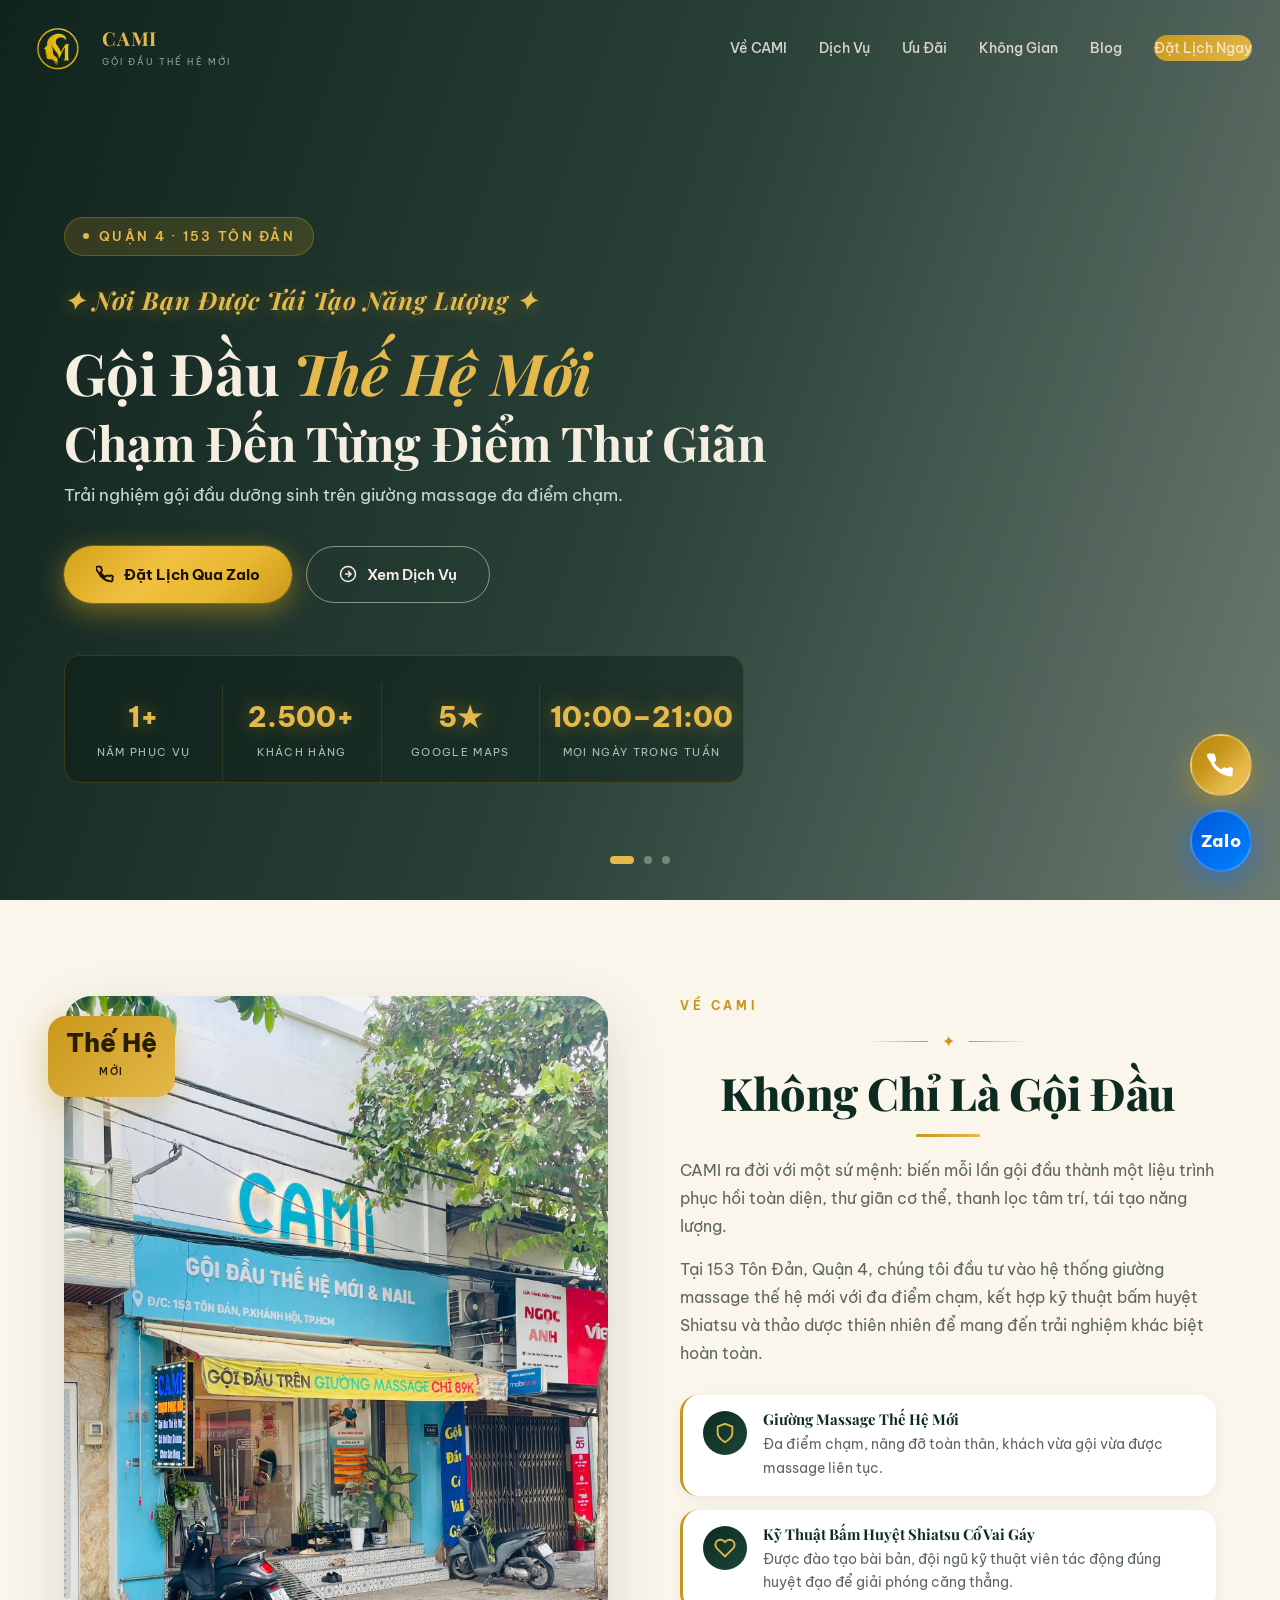
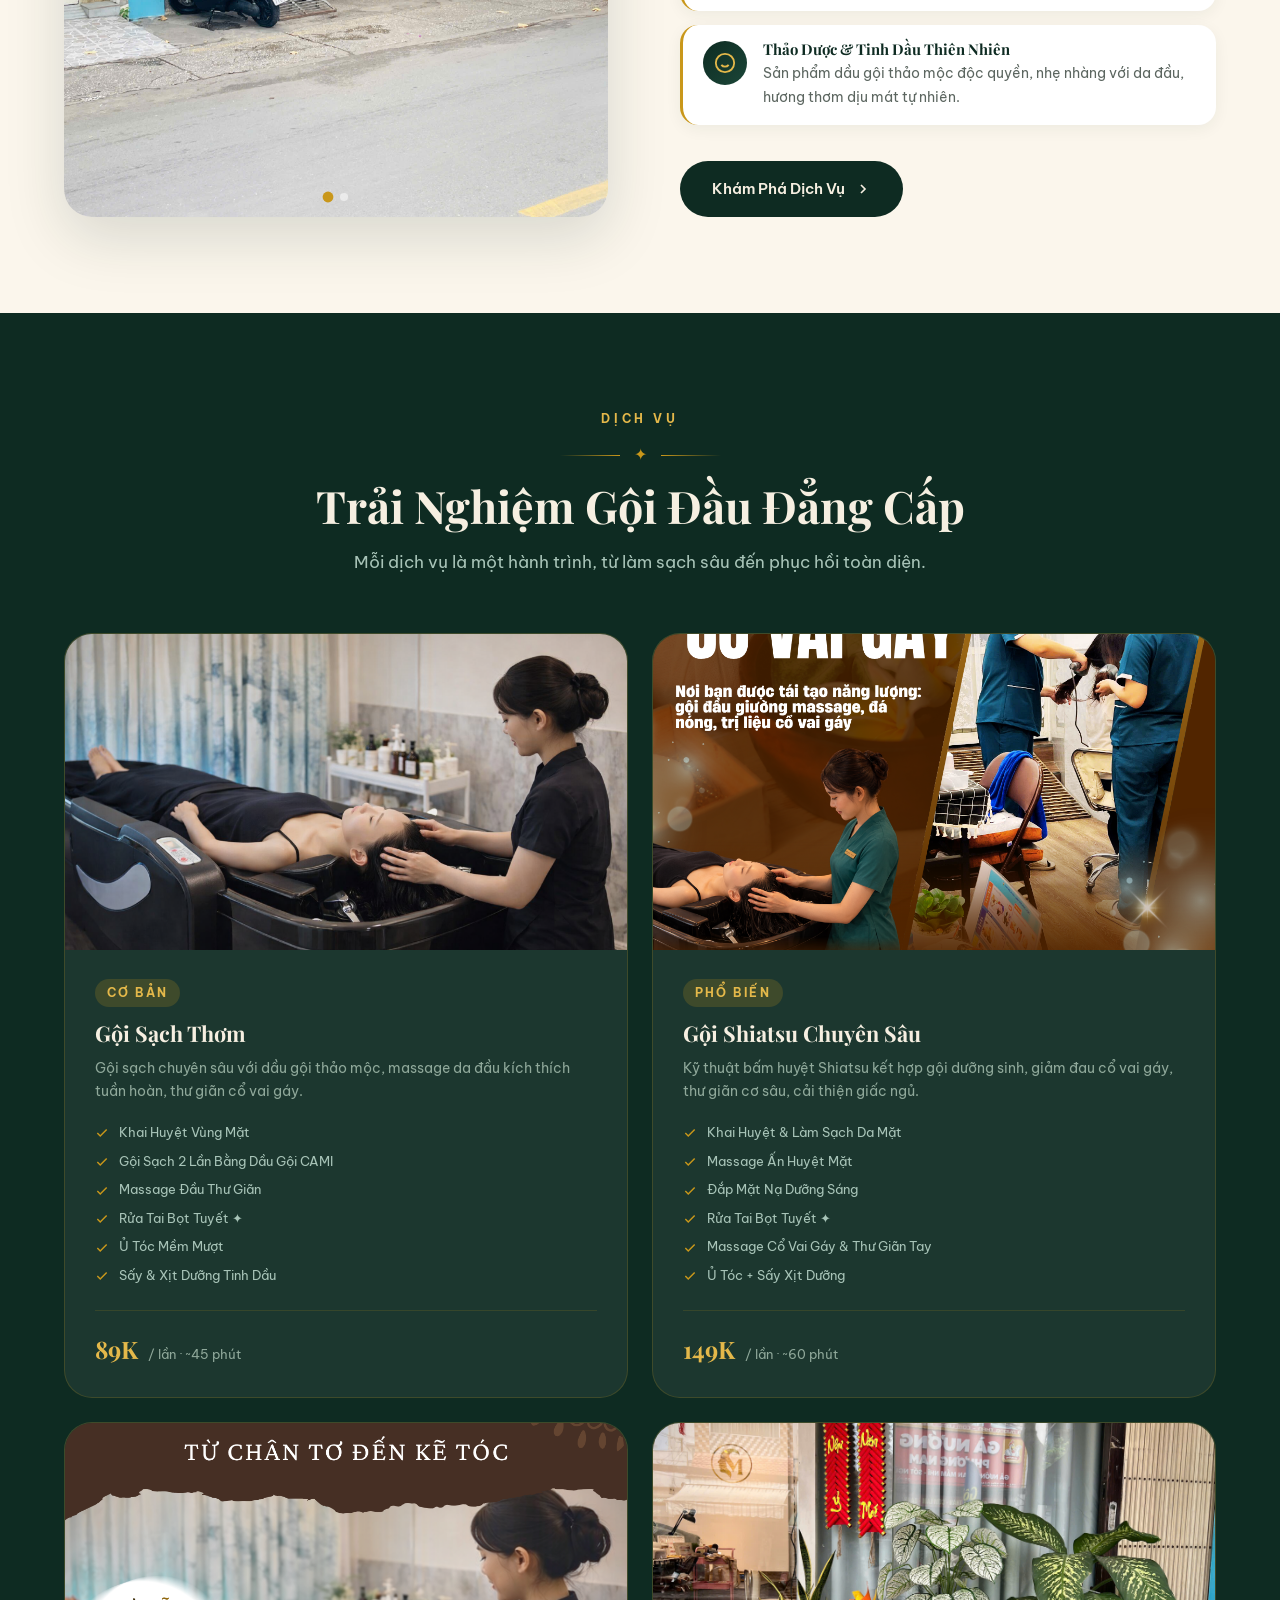
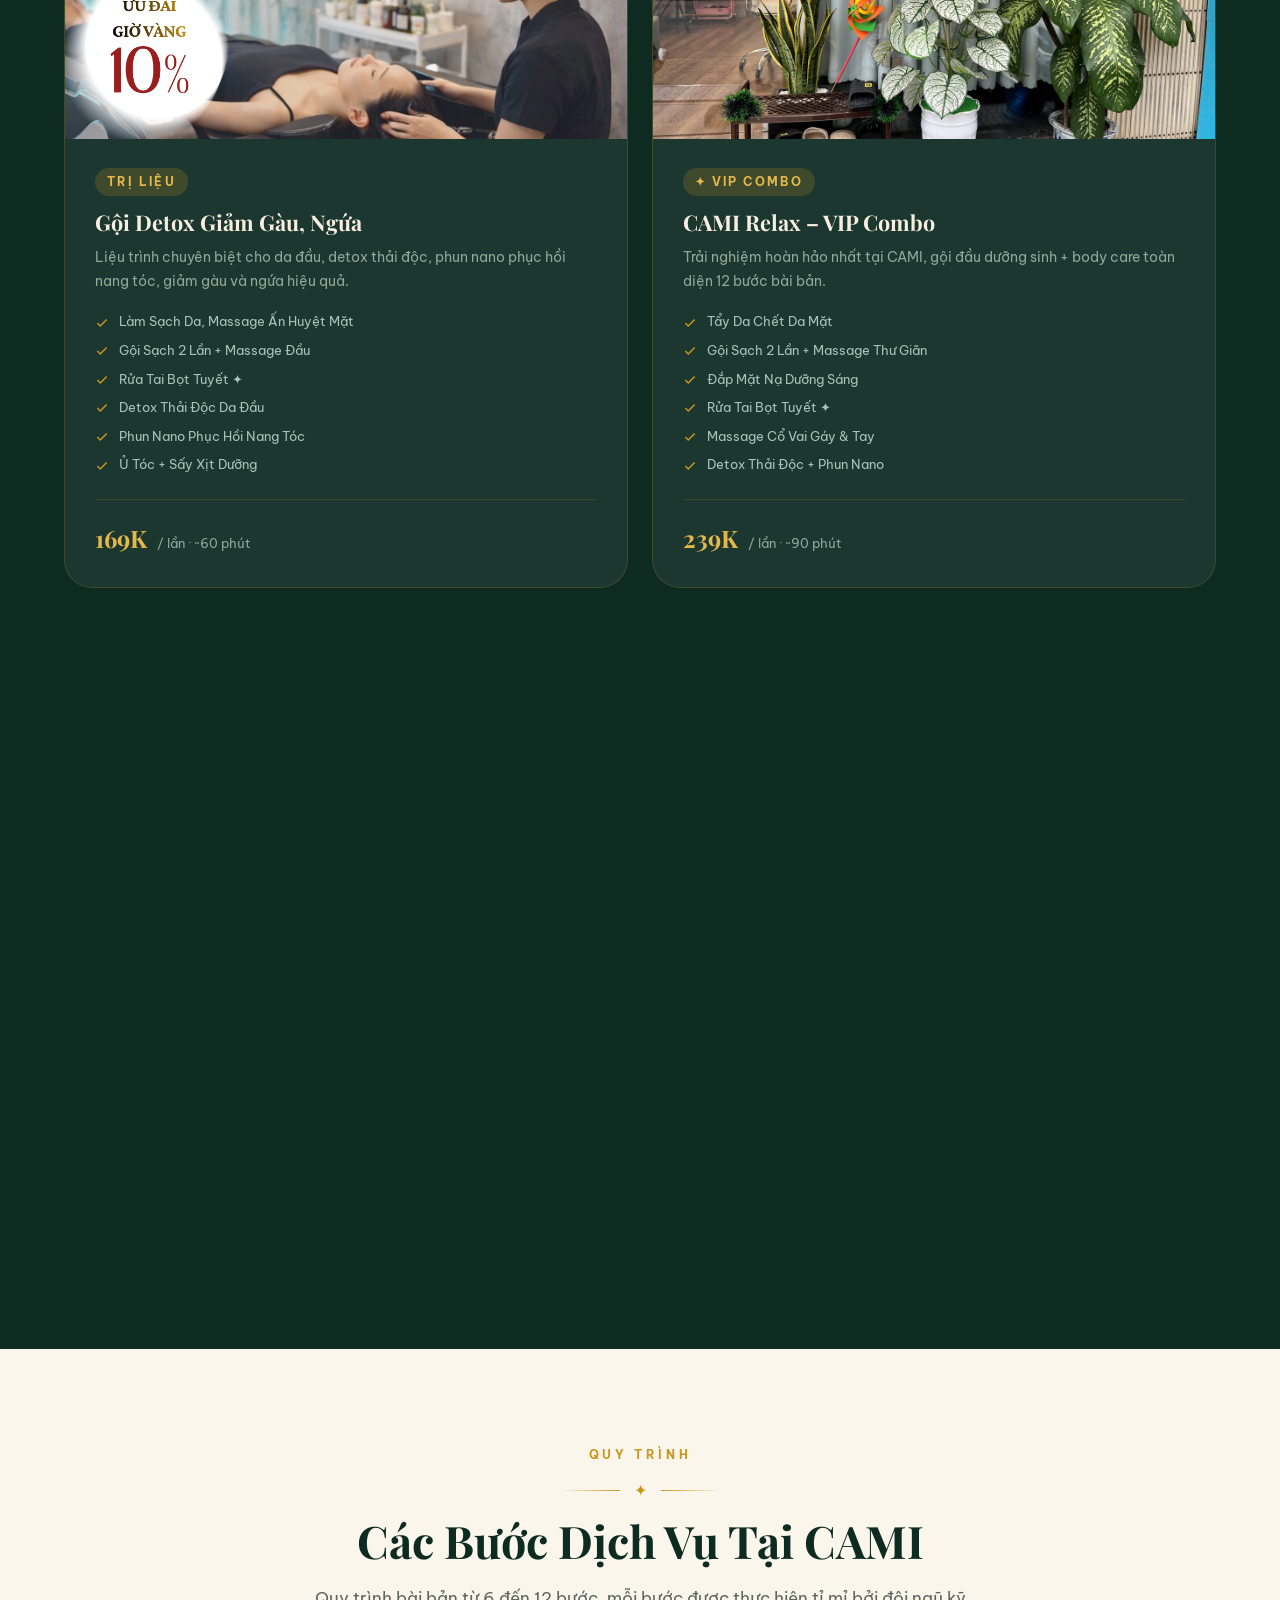
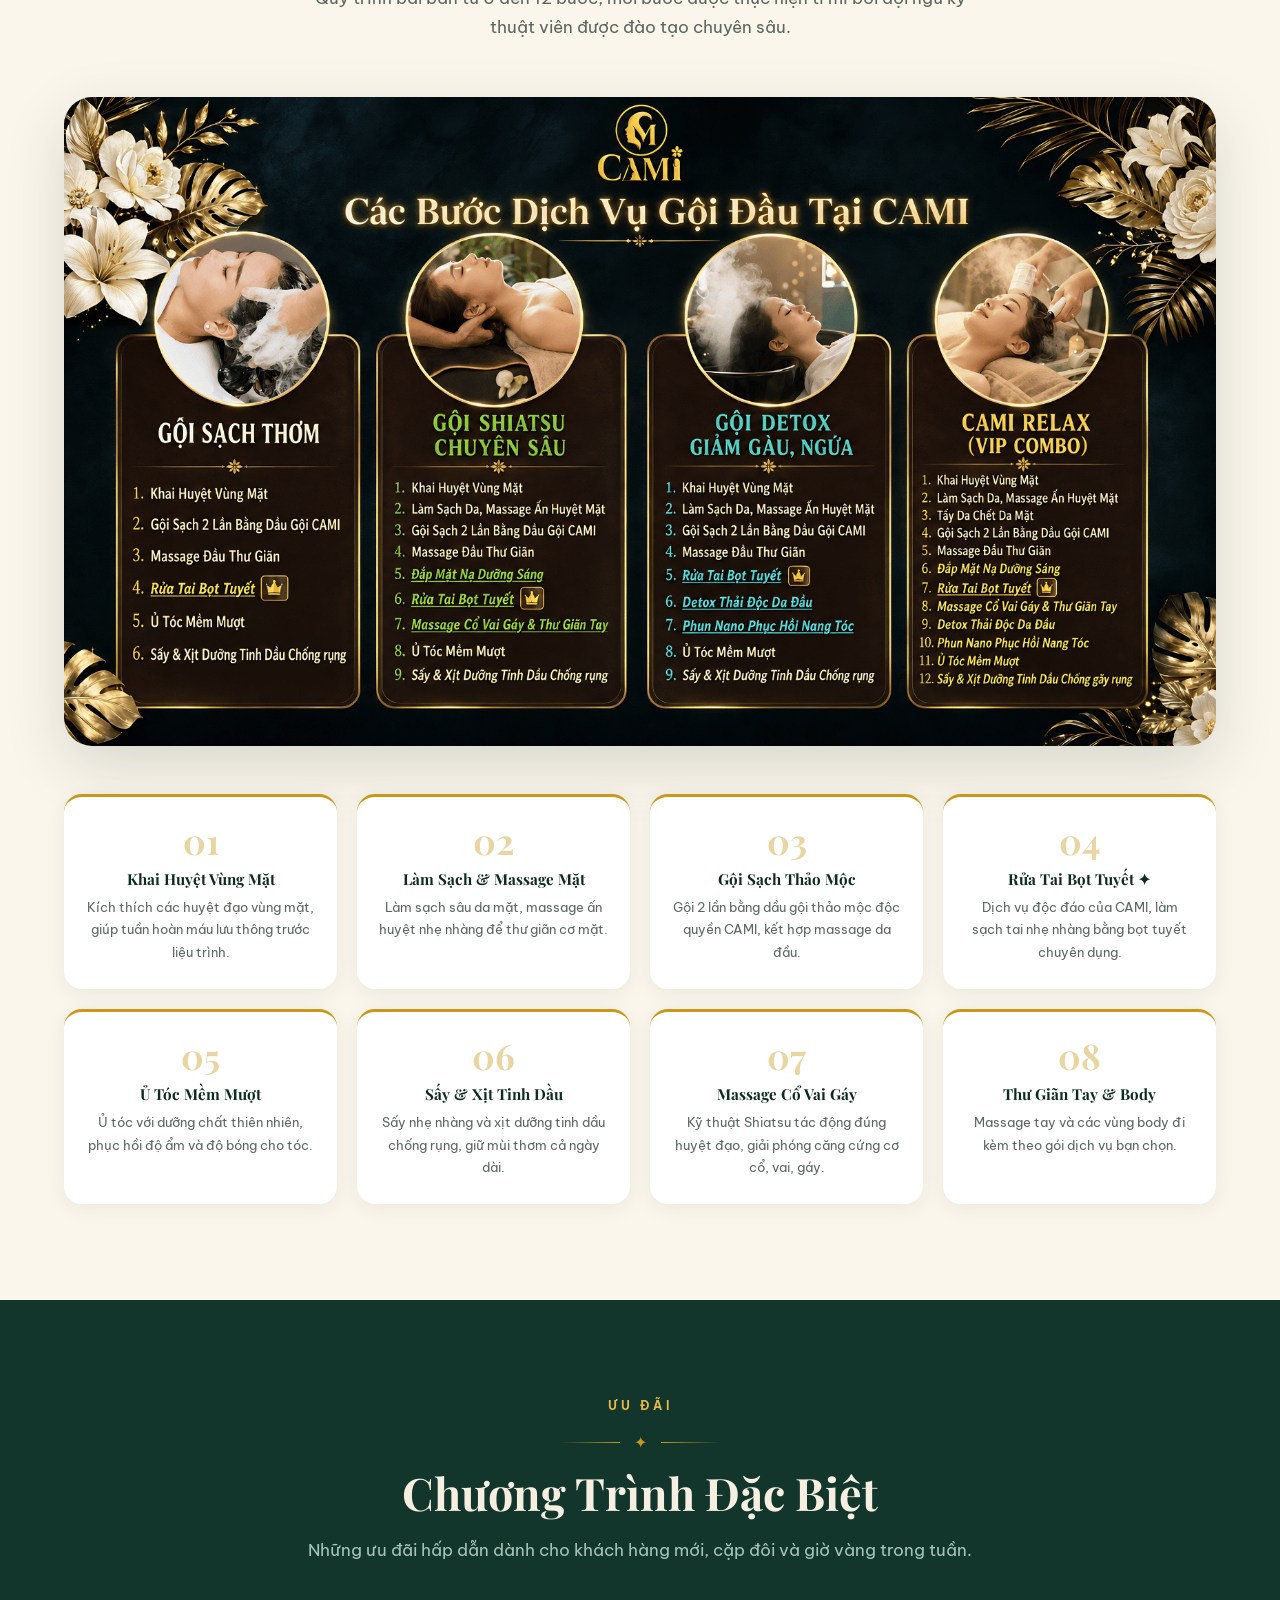
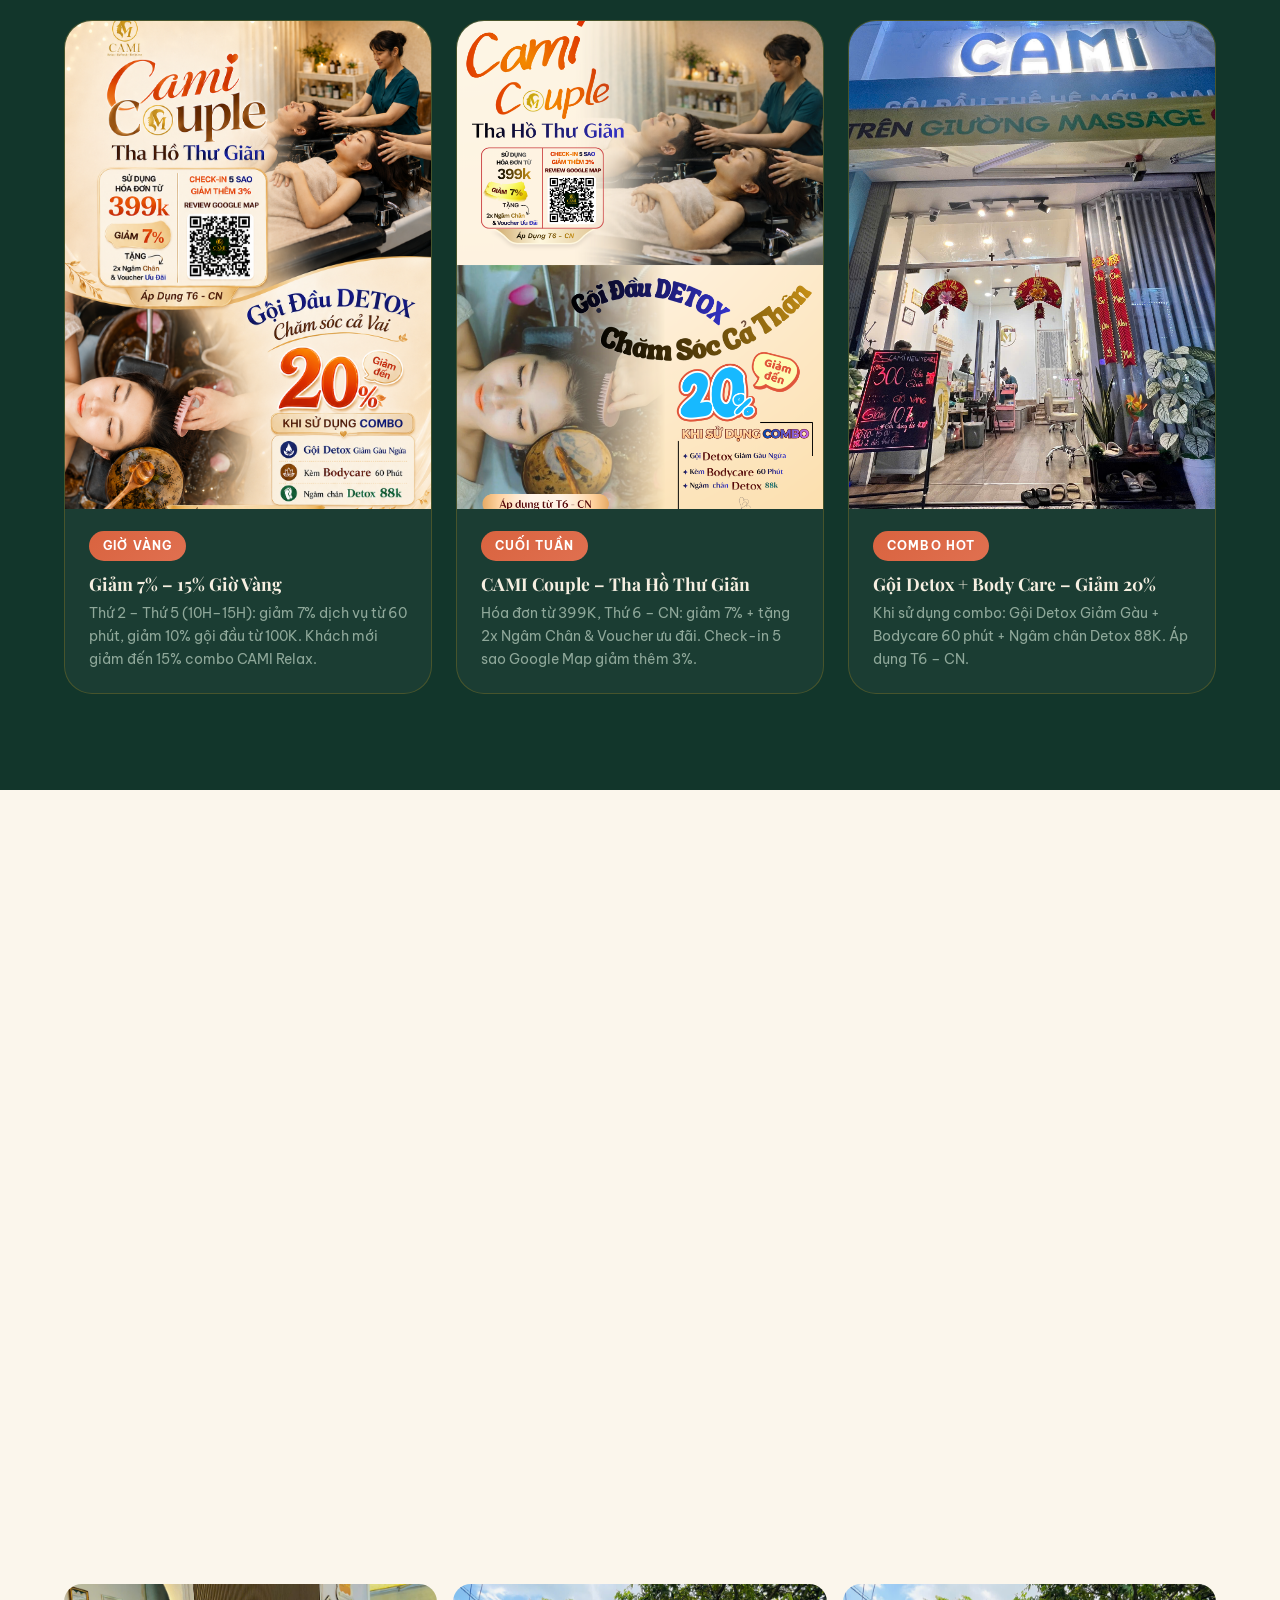
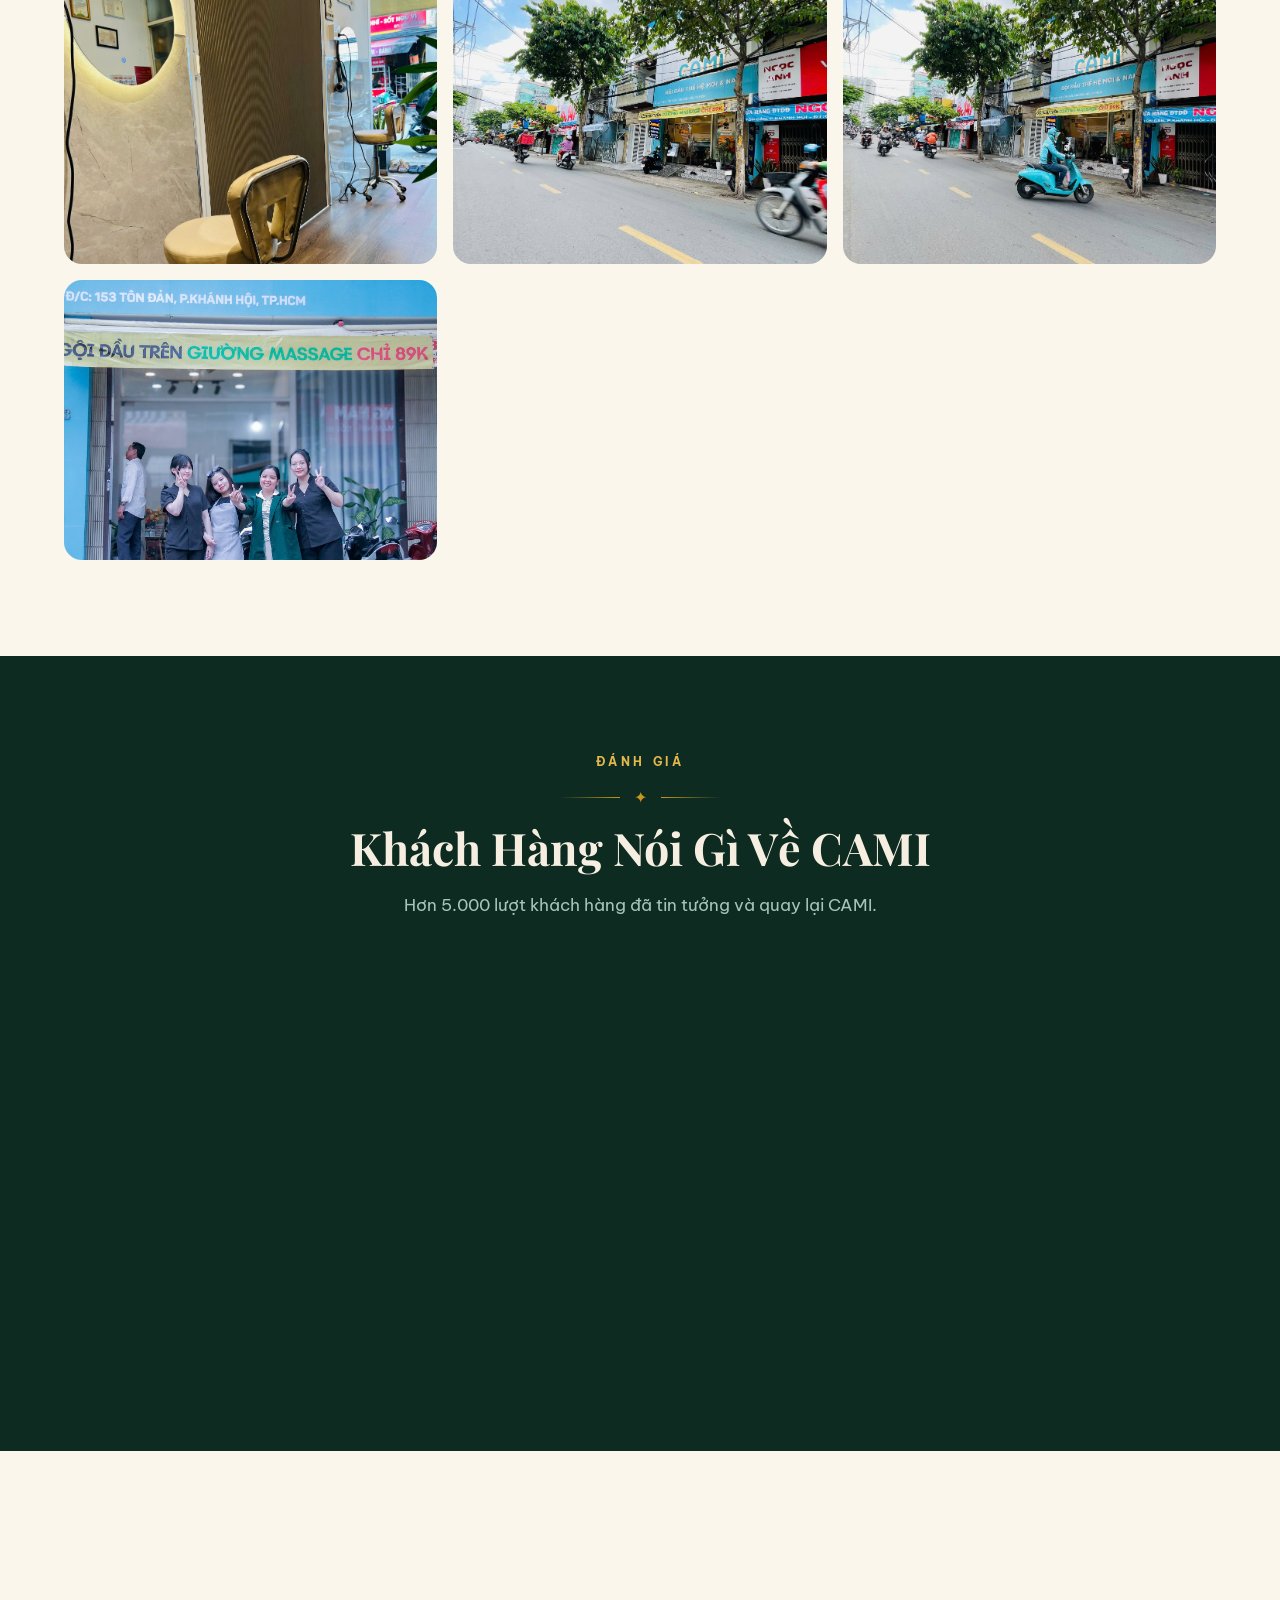
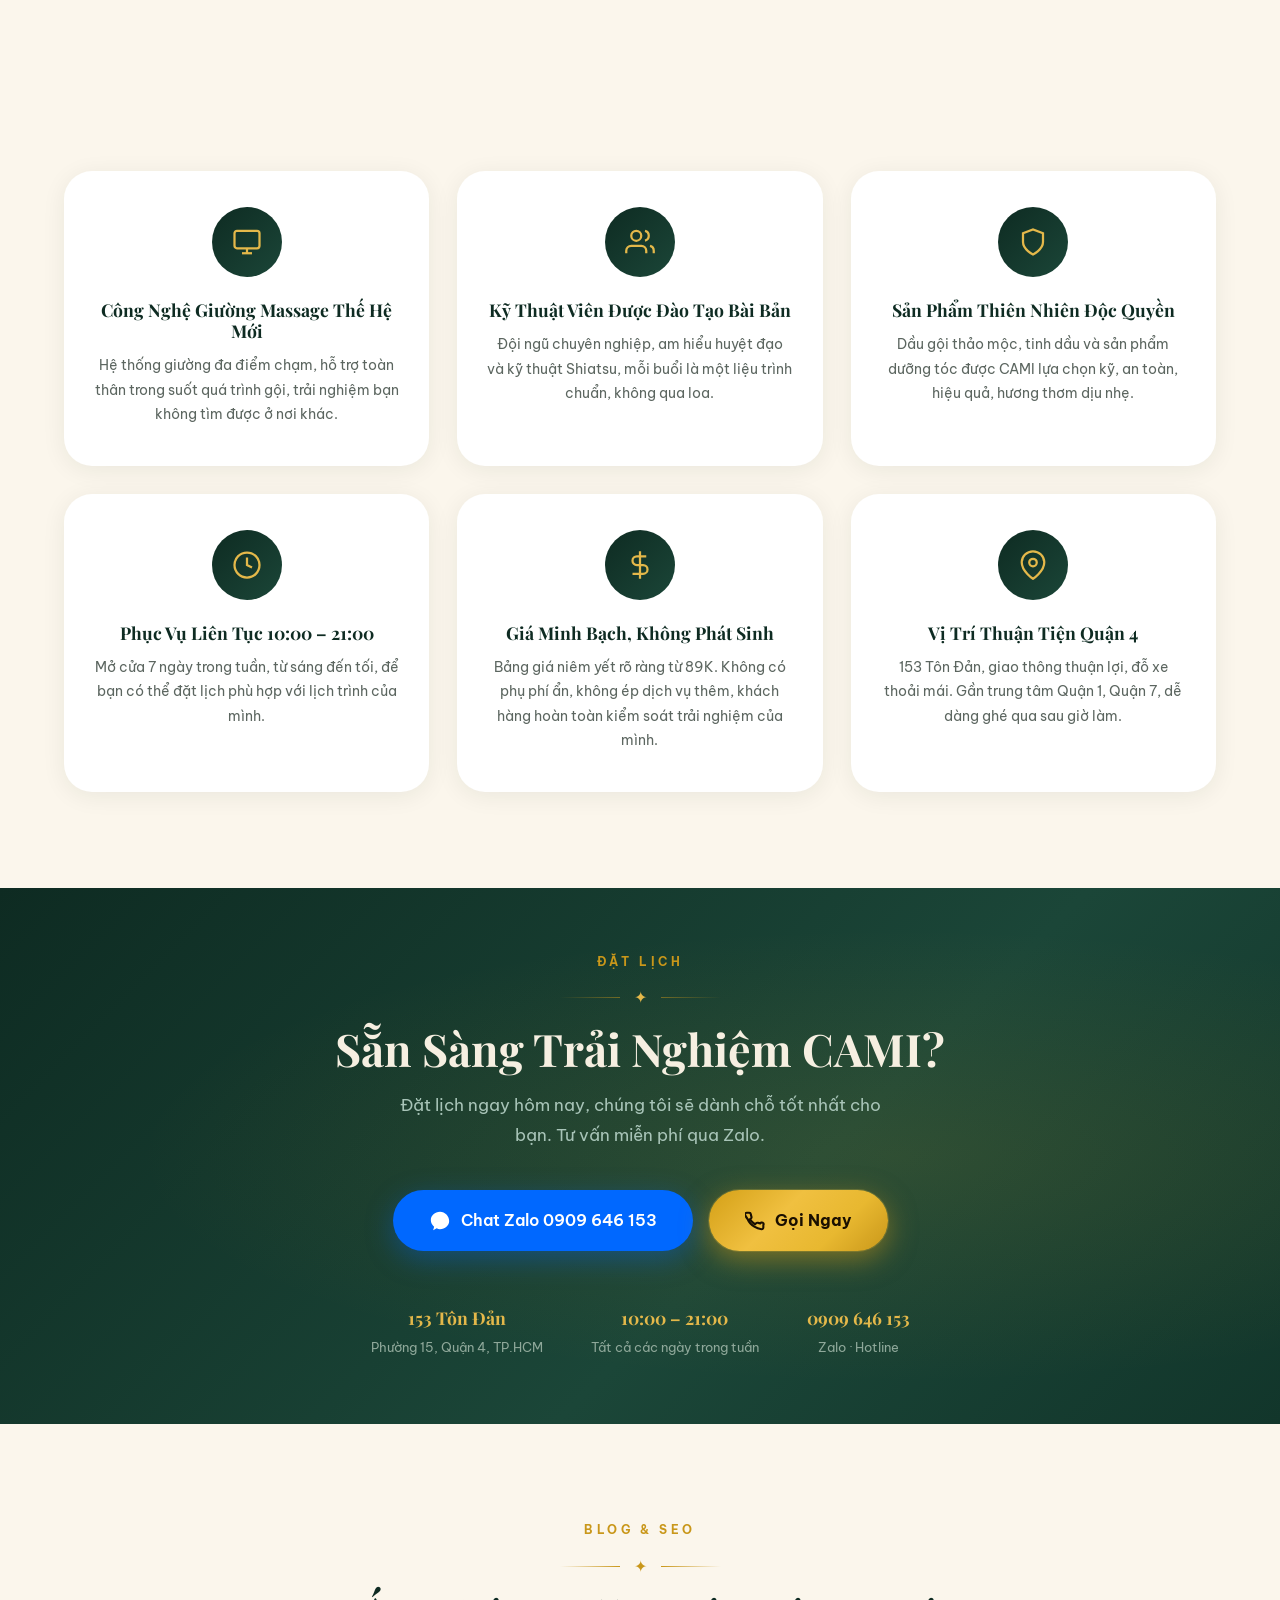
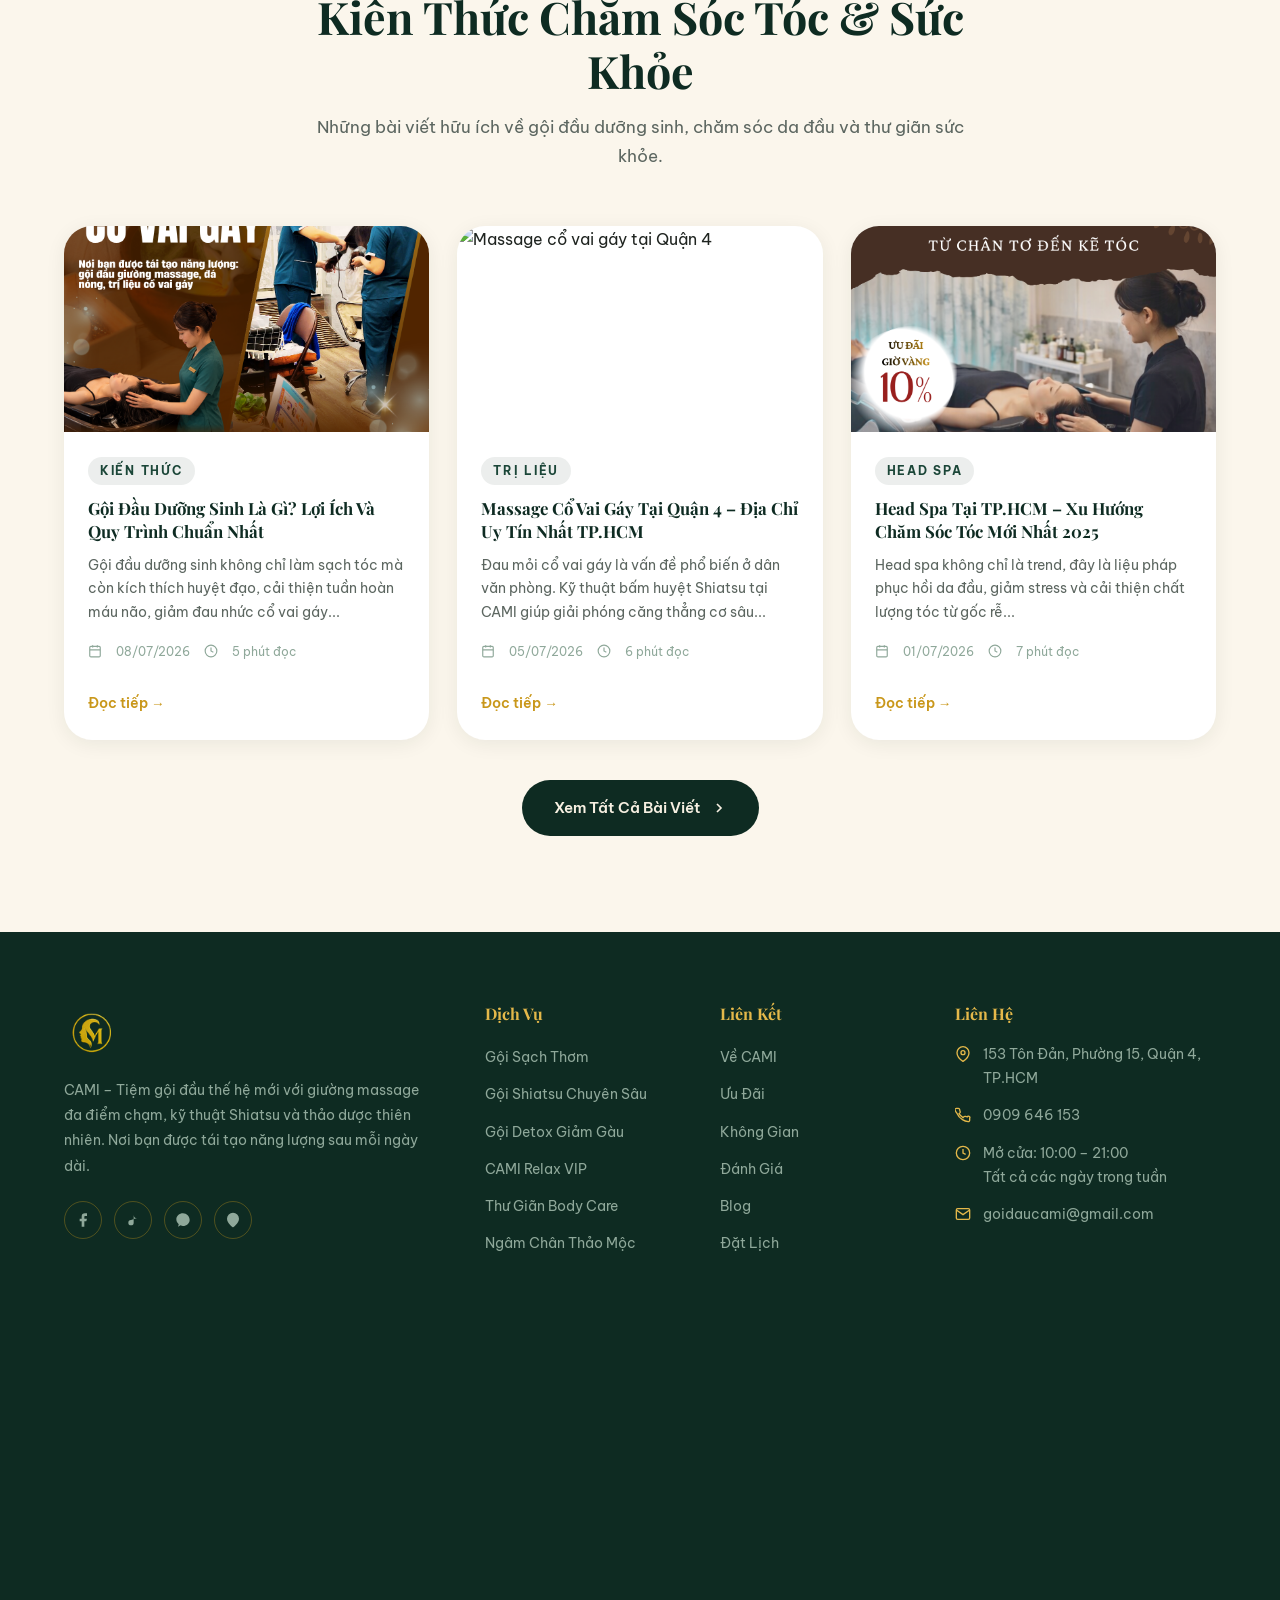
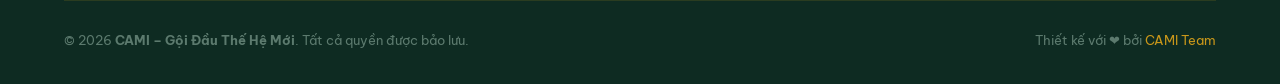
==== commit 20e4d0e6: "fix: xóa ảnh thừa HTML, slider About khớp chiều cao nội dung - Xóa div about-img-main và about-img-f" ====
--- a/index.html
+++ b/index.html
@@ -147,15 +147,6 @@
           <span>Mới</span>
         </div>
 
-        <!-- Desktop: 2 ảnh chồng nhau | Mobile: slideshow -->
-        <div class="about-img-main about-img-shimmer">
-          <img src="images/about-main.jpg" alt="Mặt tiền tiệm CAMI Gội Đầu Thế Hệ Mới tại 153 Tôn Đản Quận 4" loading="lazy" style="object-position: center 30%">
-        </div>
-        <div class="about-img-float about-img-shimmer">
-          <img src="images/about-interior.jpg" alt="Không gian phòng gội đầu massage tại CAMI" loading="lazy" style="object-position: center center">
-        </div>
-
-        <!-- Mobile slideshow -->
         <div class="about-slider">
           <div class="about-slides-wrap">
             <div class="about-slide about-img-shimmer">
--- a/css/style.css
+++ b/css/style.css
@@ -290,40 +290,20 @@
 
 /* ===== ABOUT ===== */
 .about { background: var(--cream2); }
-.about-grid { display: grid; grid-template-columns: 1fr 1fr; gap: 64px; align-items: center; }
-
-/* Desktop: ảnh chính + ảnh phụ đè góc dưới-phải */
-.about-imgs {
-  position: relative;
-  /* padding để ảnh phụ không bị cắt khi tràn ra ngoài */
-  padding-bottom: 64px;
-  padding-right: 36px;
-}
-.about-img-main {
-  position: relative;
-  border-radius: var(--radius-lg); overflow: hidden;
-  box-shadow: var(--shadow); aspect-ratio: 4/5;
-  width: 100%;
-}
-.about-img-main img { width: 100%; height: 100%; object-fit: cover; }
-.about-img-float {
-  position: absolute;
-  bottom: 0; right: 0;
-  width: 52%;
-  aspect-ratio: 4/3;
-  border-radius: var(--radius); overflow: hidden;
-  border: 5px solid white;
-  box-shadow: 0 12px 40px rgba(14,43,34,.22);
-}
-.about-img-float img { width: 100%; height: 100%; object-fit: cover; }
+.about-grid { display: grid; grid-template-columns: 1fr 1fr; gap: 64px; align-items: stretch; }
+
+/* Ẩn layout ảnh cũ (desktop lẫn mobile đều dùng slider) */
+.about-imgs { position: relative; }
+.about-img-main { display: none; }
+.about-img-float { display: none !important; }
 .about-badge {
-  position: absolute; top: 24px; left: -16px;
+  position: absolute; top: 20px; left: -16px;
   background: linear-gradient(135deg, var(--gold), var(--gold2));
-  color: #2a1e02; padding: 16px 20px; border-radius: var(--radius);
+  color: #2a1e02; padding: 14px 18px; border-radius: var(--radius);
   text-align: center; box-shadow: var(--shadow-gold);
   z-index: 3;
 }
-.about-badge strong { font-size: 1.7rem; font-weight: 800; display: block; line-height: 1; }
+.about-badge strong { font-size: 1.6rem; font-weight: 800; display: block; line-height: 1; }
 .about-badge span { font-size: .62rem; text-transform: uppercase; letter-spacing: .15em; font-weight: 600; }
 
 .about-content { padding-left: 8px; }
@@ -409,8 +389,55 @@
 .about-img-main:hover img { transform: scale(1.04); }
 .about-img-float:hover img { transform: scale(1.06); }
 
-/* About mobile slider — ẩn trên desktop */
-.about-slider { display: none; }
+/* About slider — dùng chung desktop & mobile */
+.about-imgs {
+  /* Kéo dài bằng chiều cao cột nội dung */
+  display: flex;
+  align-self: stretch;
+}
+.about-slider {
+  display: flex;
+  flex-direction: column;
+  flex: 1;
+  position: relative;
+  border-radius: var(--radius-lg);
+  overflow: hidden;
+  box-shadow: var(--shadow);
+  min-height: 420px;
+}
+.about-slides-wrap {
+  display: flex;
+  flex: 1;
+  transition: transform .6s cubic-bezier(.4,0,.2,1);
+}
+.about-slide {
+  flex: 0 0 100%;
+  /* Chiều cao tự động theo slider container */
+  min-height: 100%;
+  overflow: hidden;
+  position: relative;
+}
+.about-slide img {
+  position: absolute; inset: 0;
+  width: 100%; height: 100%; object-fit: cover;
+  display: block;
+  transition: transform .6s ease;
+}
+.about-slider:hover .about-slide img { transform: scale(1.03); }
+.about-slider-dots {
+  position: absolute; bottom: 16px; left: 50%; transform: translateX(-50%);
+  display: flex; gap: 8px; z-index: 2;
+}
+.about-dot {
+  width: 8px; height: 8px; border-radius: 50%;
+  background: rgba(255,255,255,.5);
+  transition: background .3s, transform .3s;
+  cursor: pointer; border: none;
+}
+.about-dot.active {
+  background: var(--gold);
+  transform: scale(1.35);
+}
 
 /* Reduced-motion: tắt tất cả animation about */
 @media (prefers-reduced-motion: reduce) {
@@ -775,50 +802,14 @@
   .hero-stat strong { font-size: 1.4rem; white-space: nowrap; }
   .hero-stat span { font-size: .65rem; white-space: nowrap; }
 
-  /* About — mobile slider */
-  .about-grid { grid-template-columns: 1fr; gap: 36px; }
-  .about-imgs { max-width: 100%; padding-bottom: 0; }
-
-  /* Ẩn layout desktop (ảnh chồng nhau), hiện slider */
-  .about-img-main { display: none; }
-  .about-img-float { display: none !important; }
+  /* About — mobile */
+  .about-grid { grid-template-columns: 1fr; gap: 36px; align-items: start; }
+  .about-imgs { display: block; }
   .about-badge { display: none; }
-
-  /* Mobile slider */
-  .about-slider {
-    display: block;
-    position: relative;
-    border-radius: var(--radius-lg);
-    overflow: hidden;
-    box-shadow: var(--shadow);
-  }
-  .about-slides-wrap {
-    display: flex;
-    transition: transform .5s cubic-bezier(.4,0,.2,1);
-  }
-  .about-slide {
-    flex: 0 0 100%;
-    aspect-ratio: 4/3;
-    overflow: hidden;
-  }
-  .about-slide img {
-    width: 100%; height: 100%; object-fit: cover;
-    display: block;
-  }
-  .about-slider-dots {
-    position: absolute; bottom: 12px; left: 50%; transform: translateX(-50%);
-    display: flex; gap: 8px;
-  }
-  .about-dot {
-    width: 8px; height: 8px; border-radius: 50%;
-    background: rgba(255,255,255,.5);
-    transition: background .3s, transform .3s;
-    cursor: pointer;
-  }
-  .about-dot.active {
-    background: var(--gold);
-    transform: scale(1.3);
-  }
+  .about-slider { min-height: unset; }
+  /* Mobile: tỉ lệ nằm ngang */
+  .about-slide { min-height: unset; aspect-ratio: 4/3; position: static; }
+  .about-slide img { position: static; width: 100%; height: 100%; }
 
   /* Services */
   .services-grid { grid-template-columns: 1fr; }
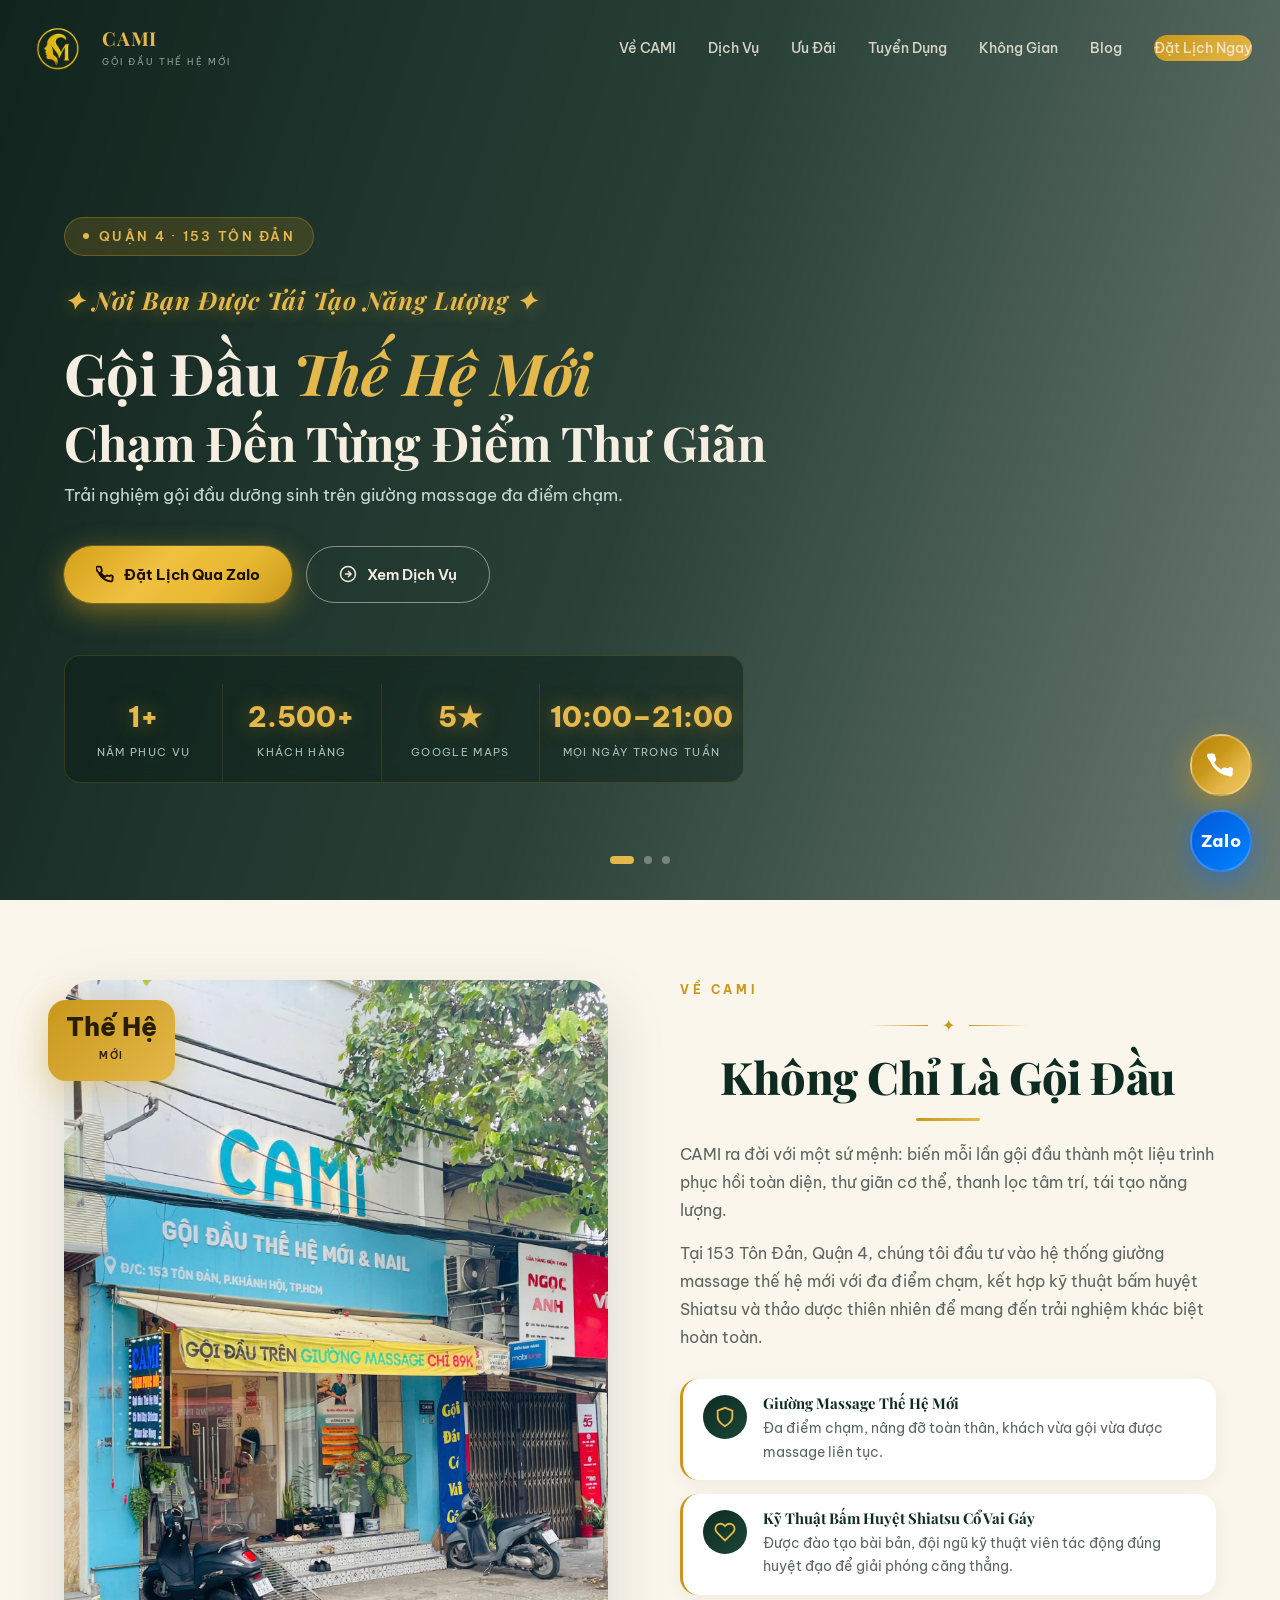
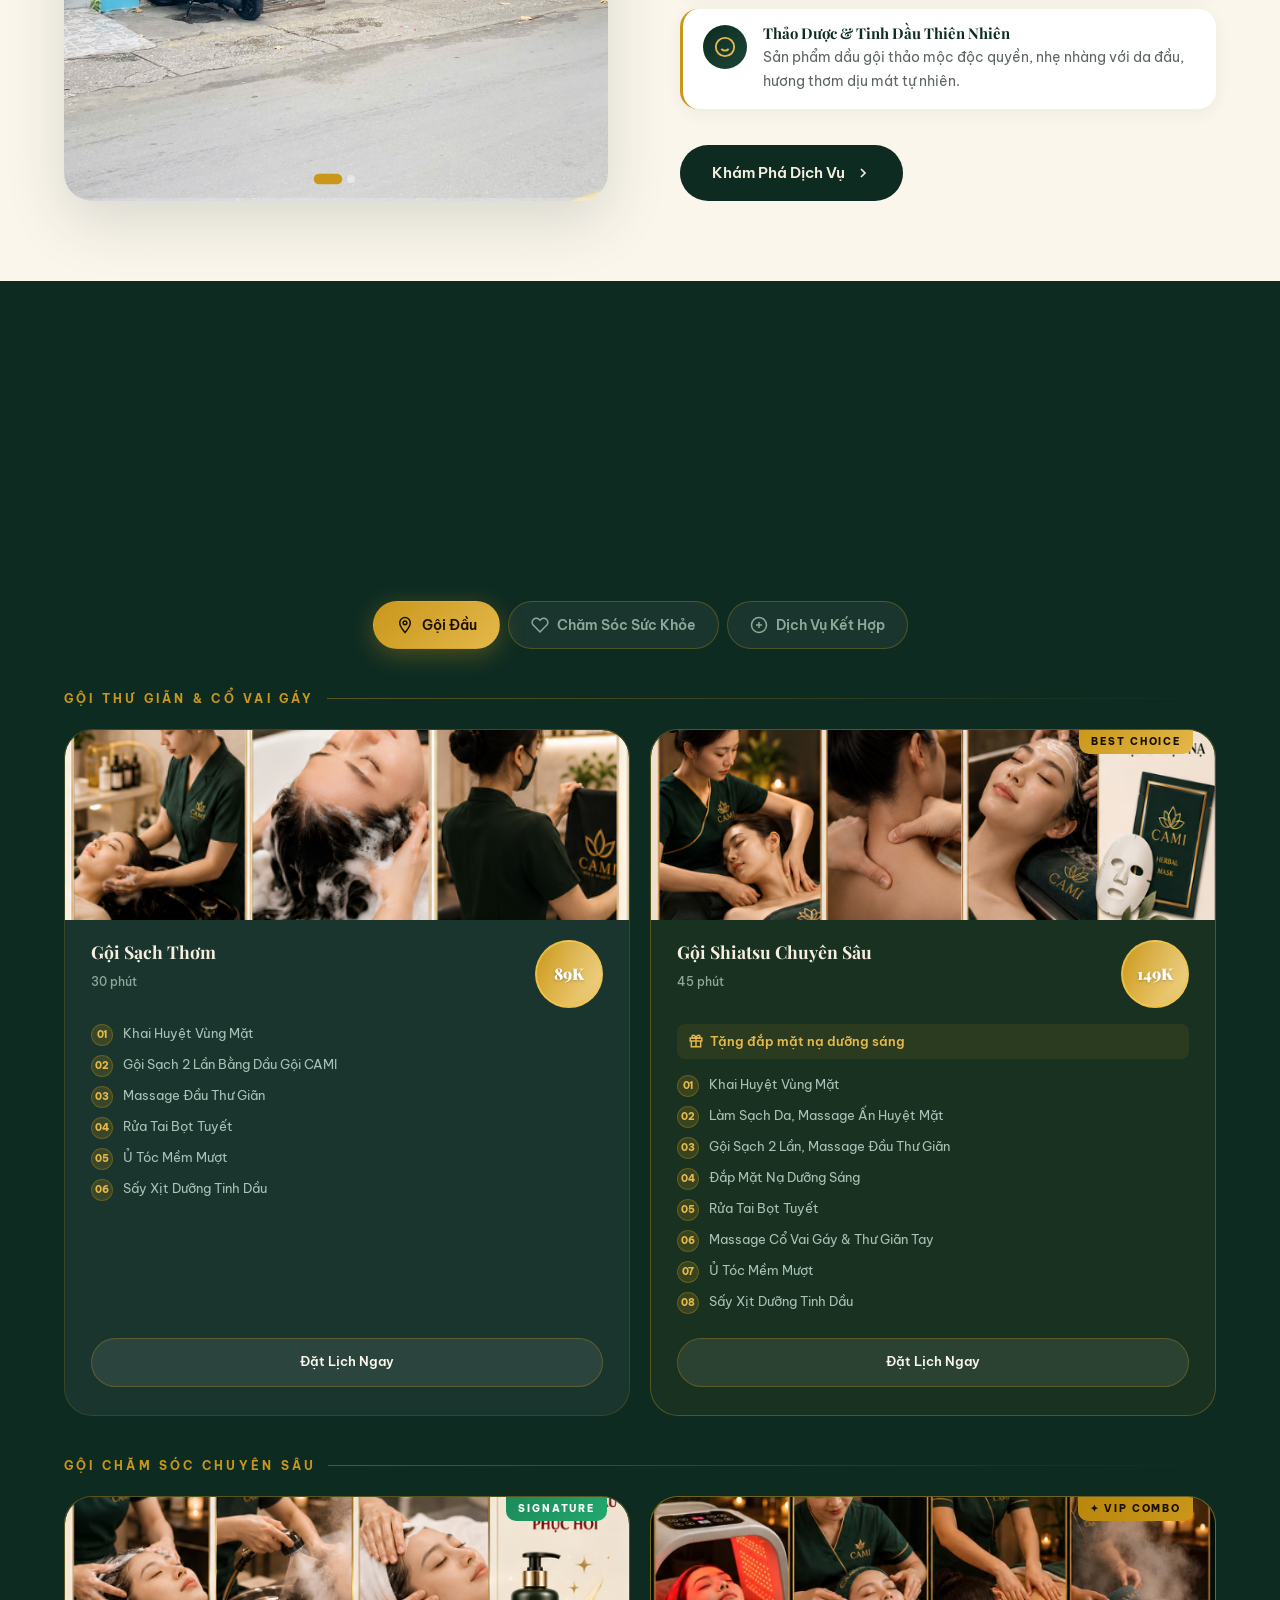
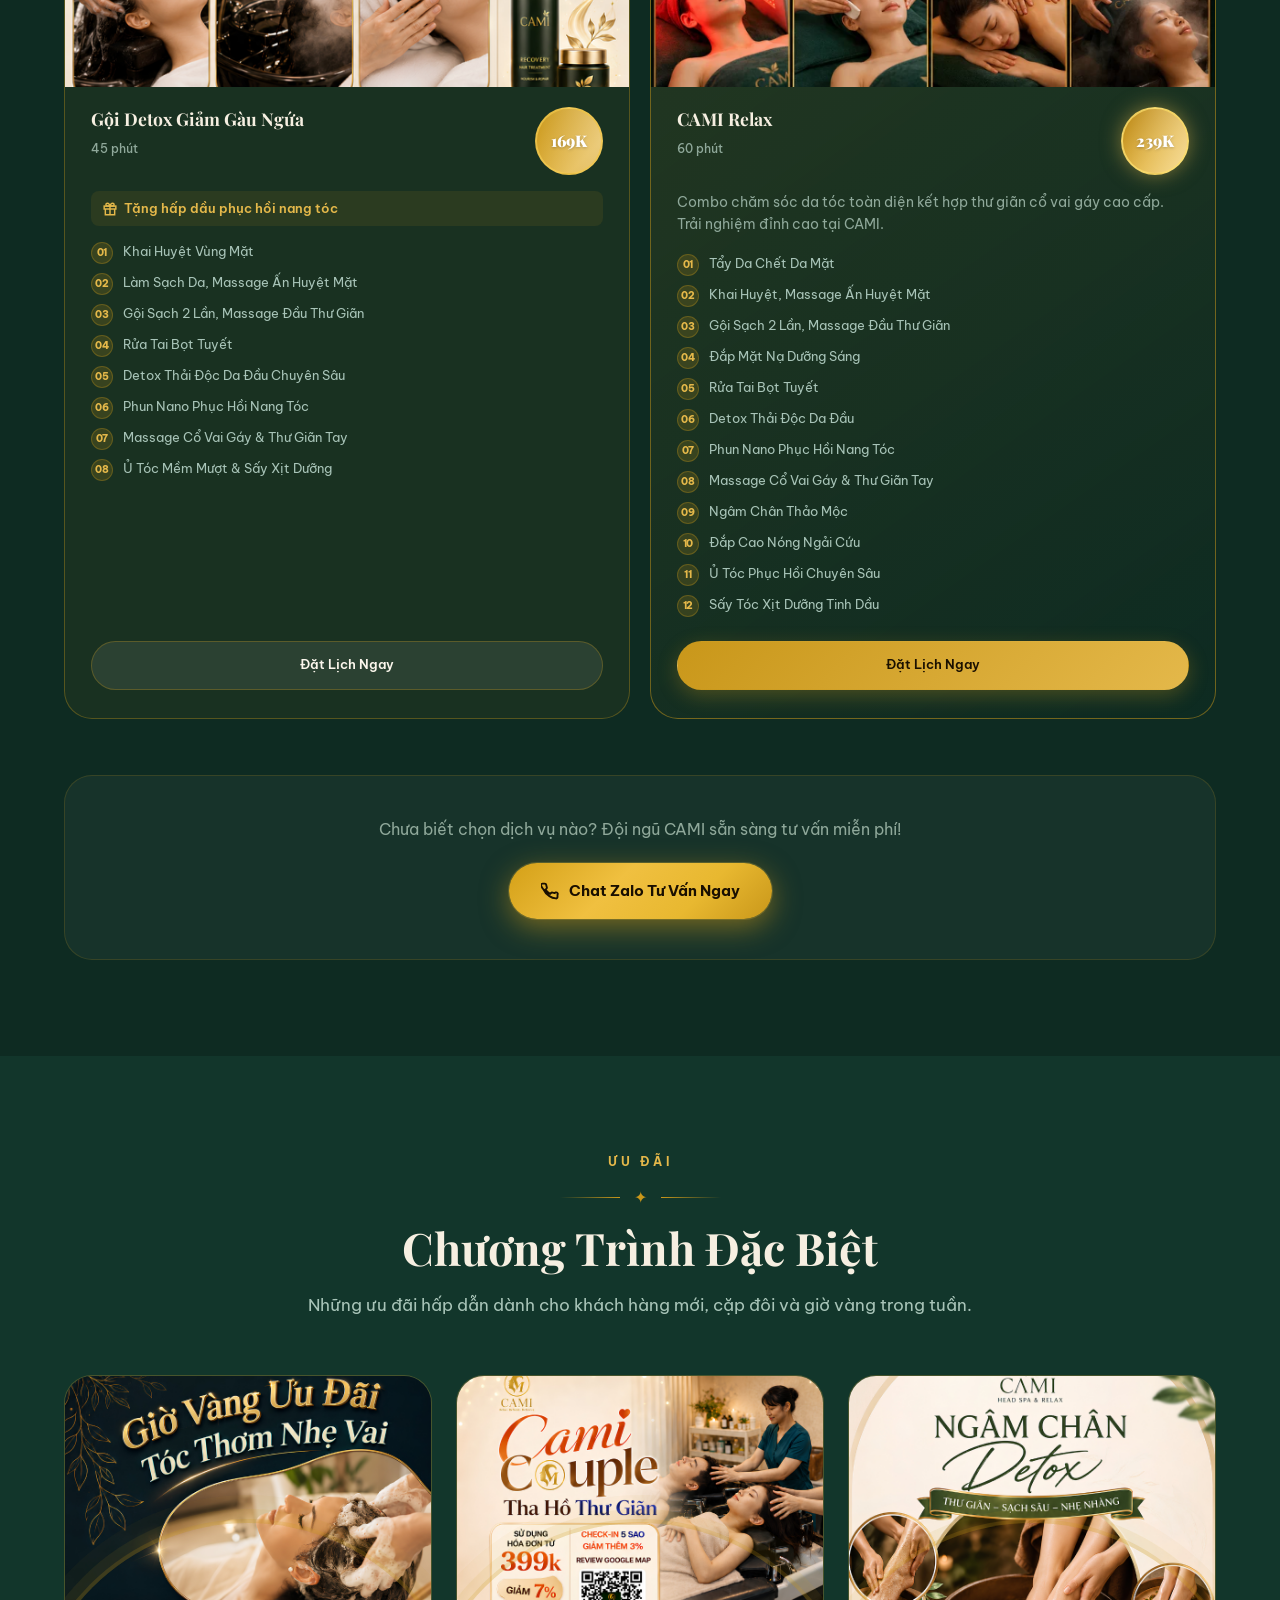
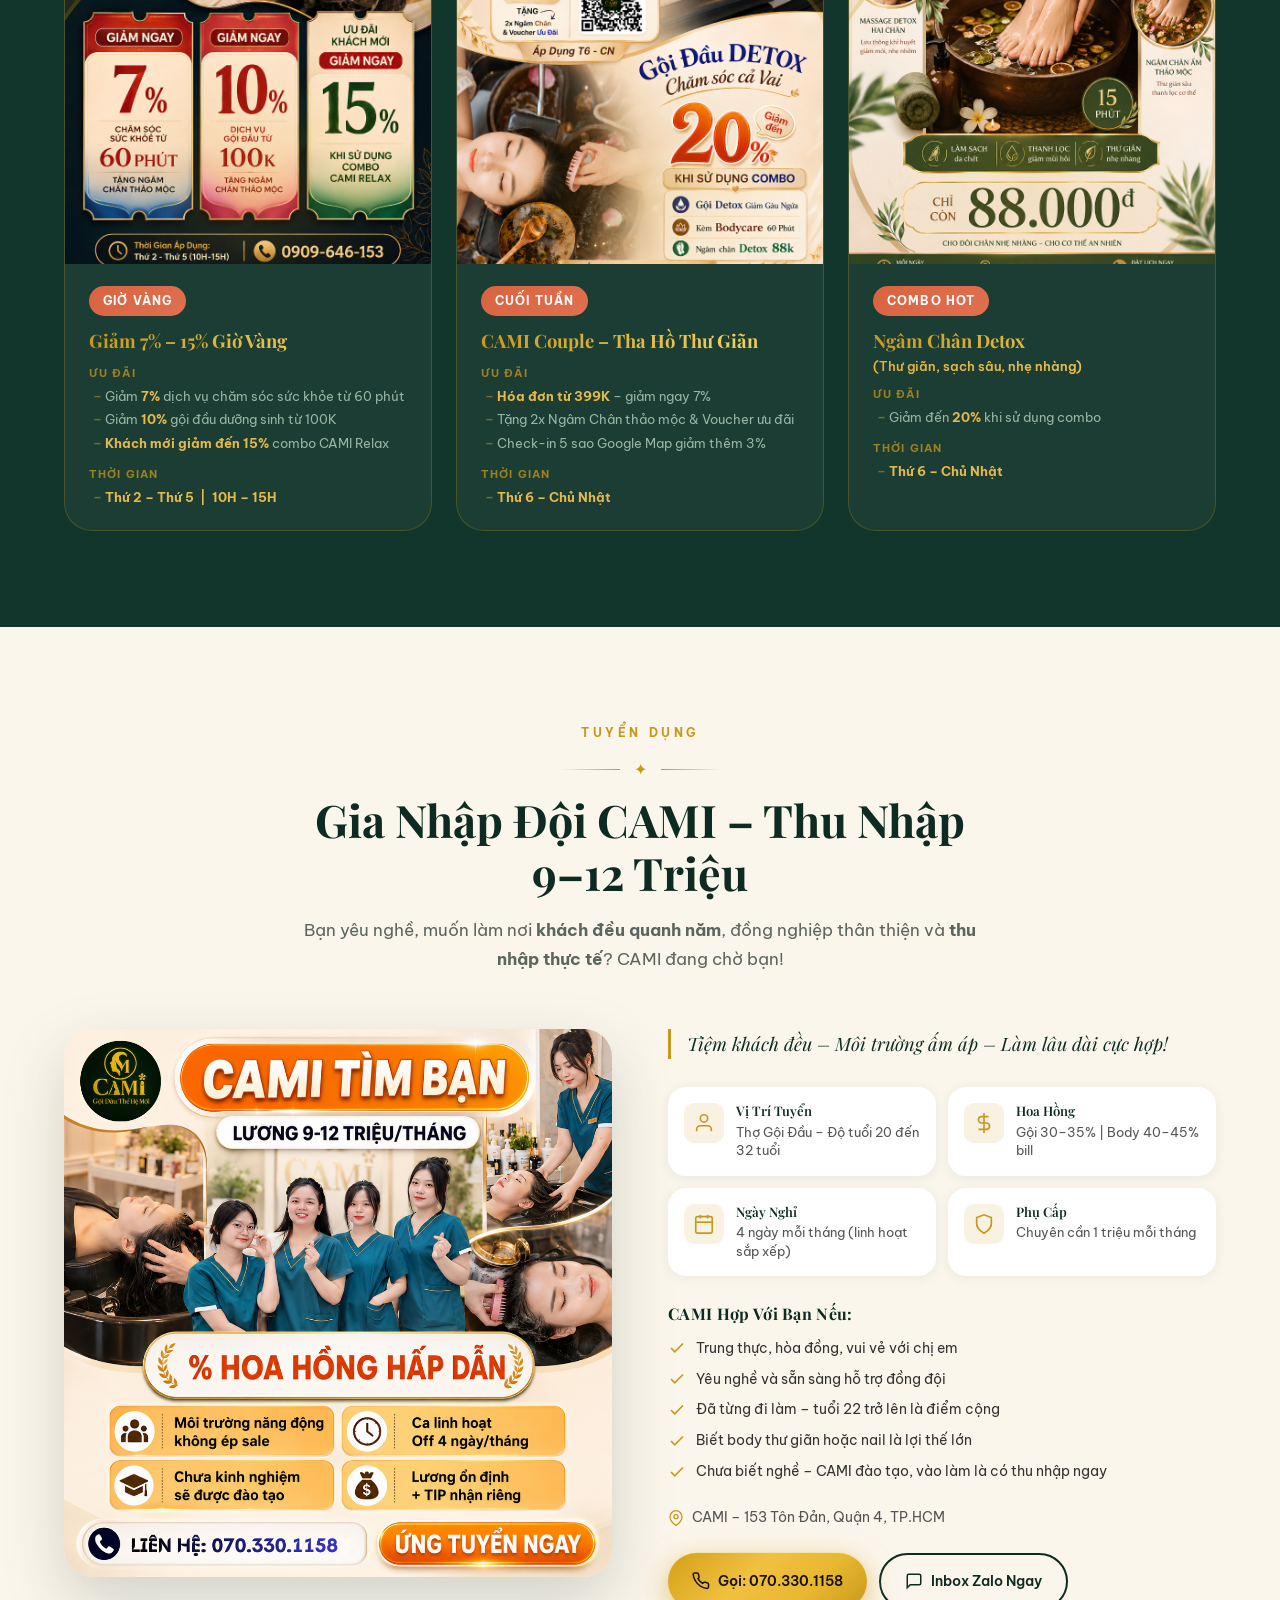
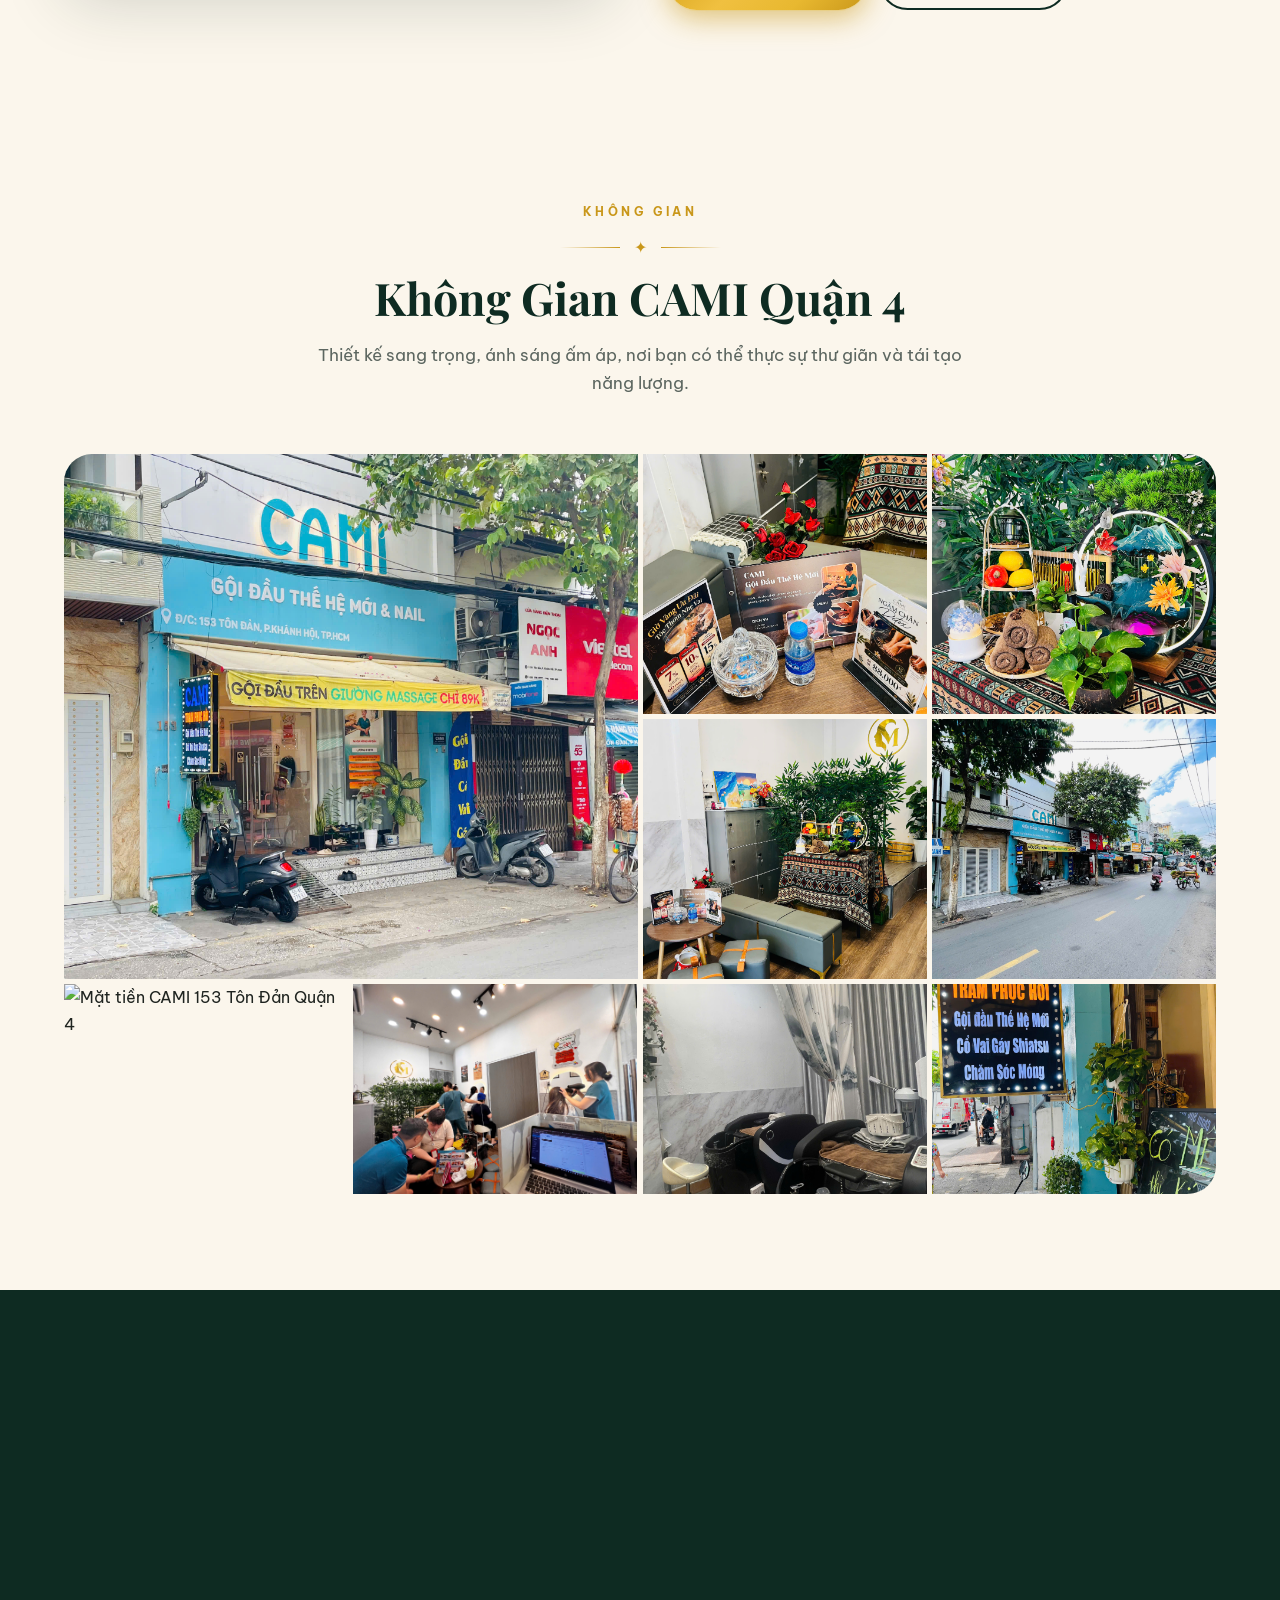
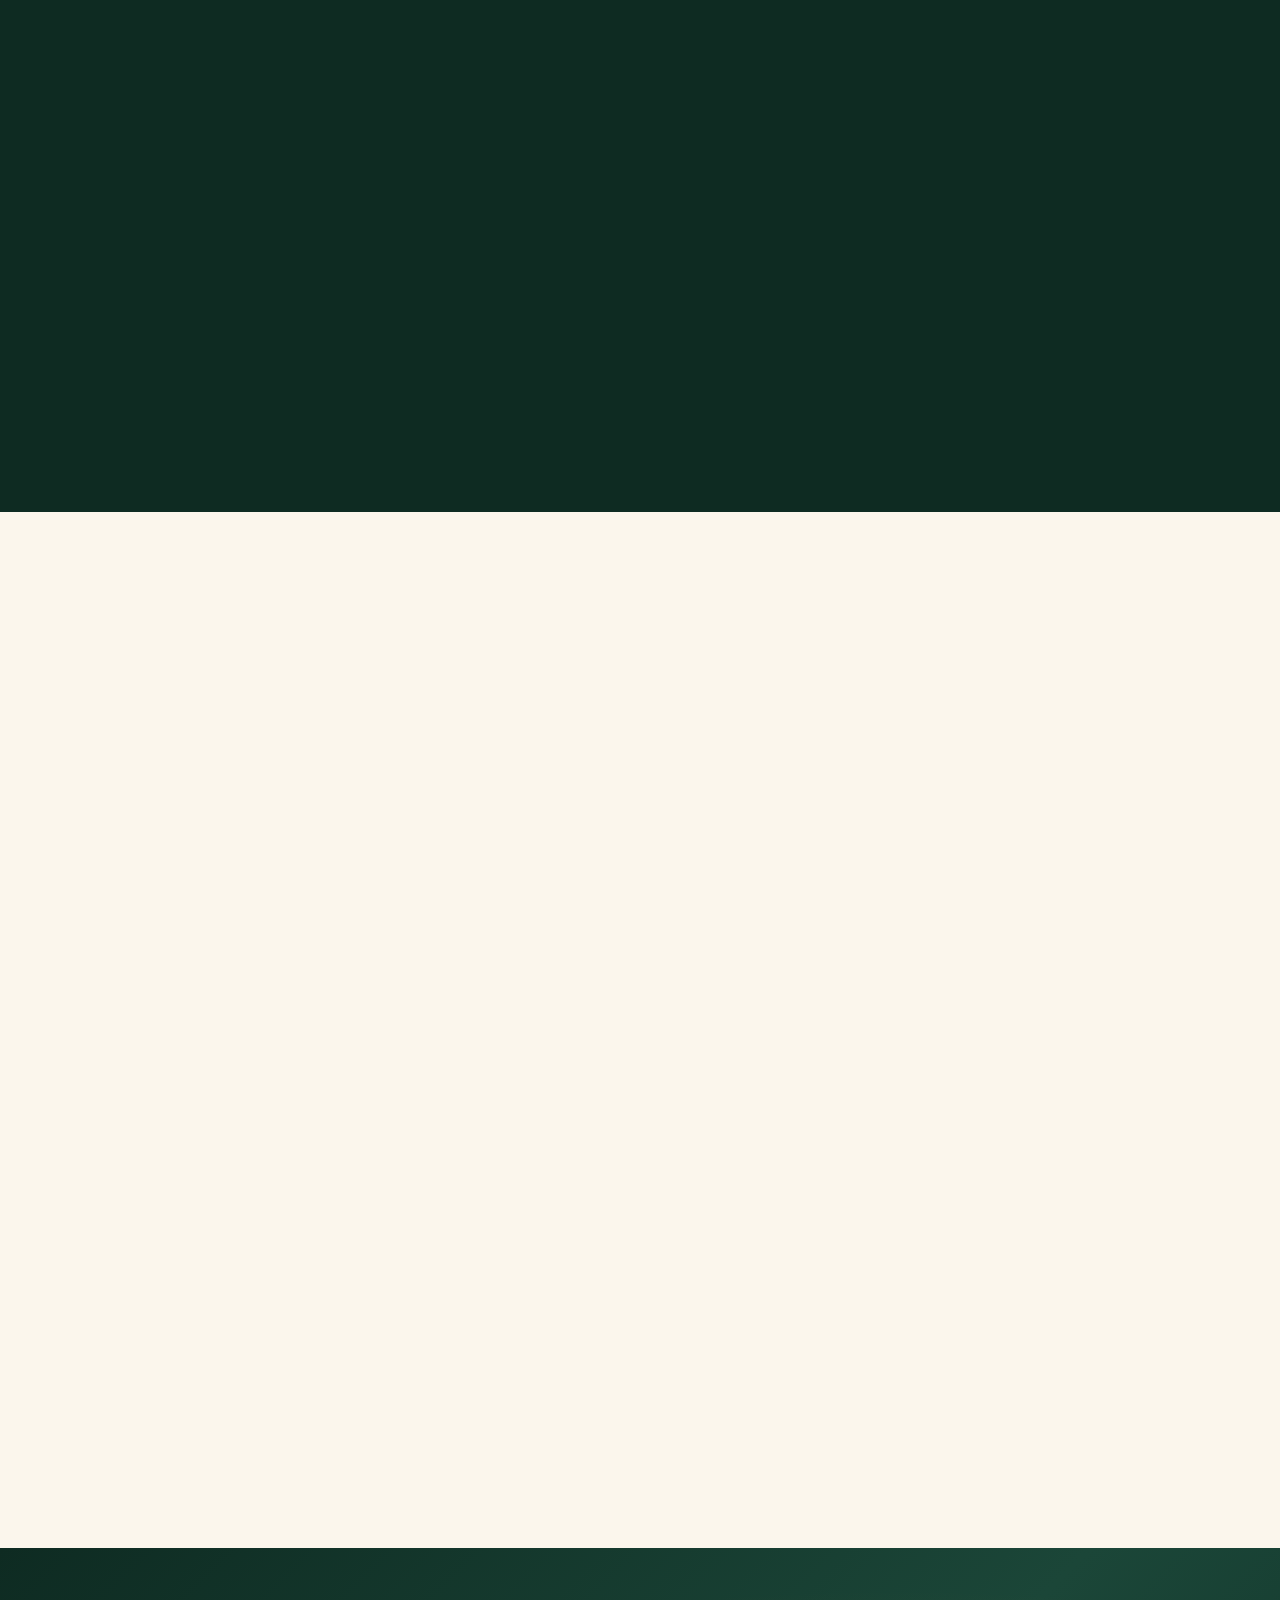
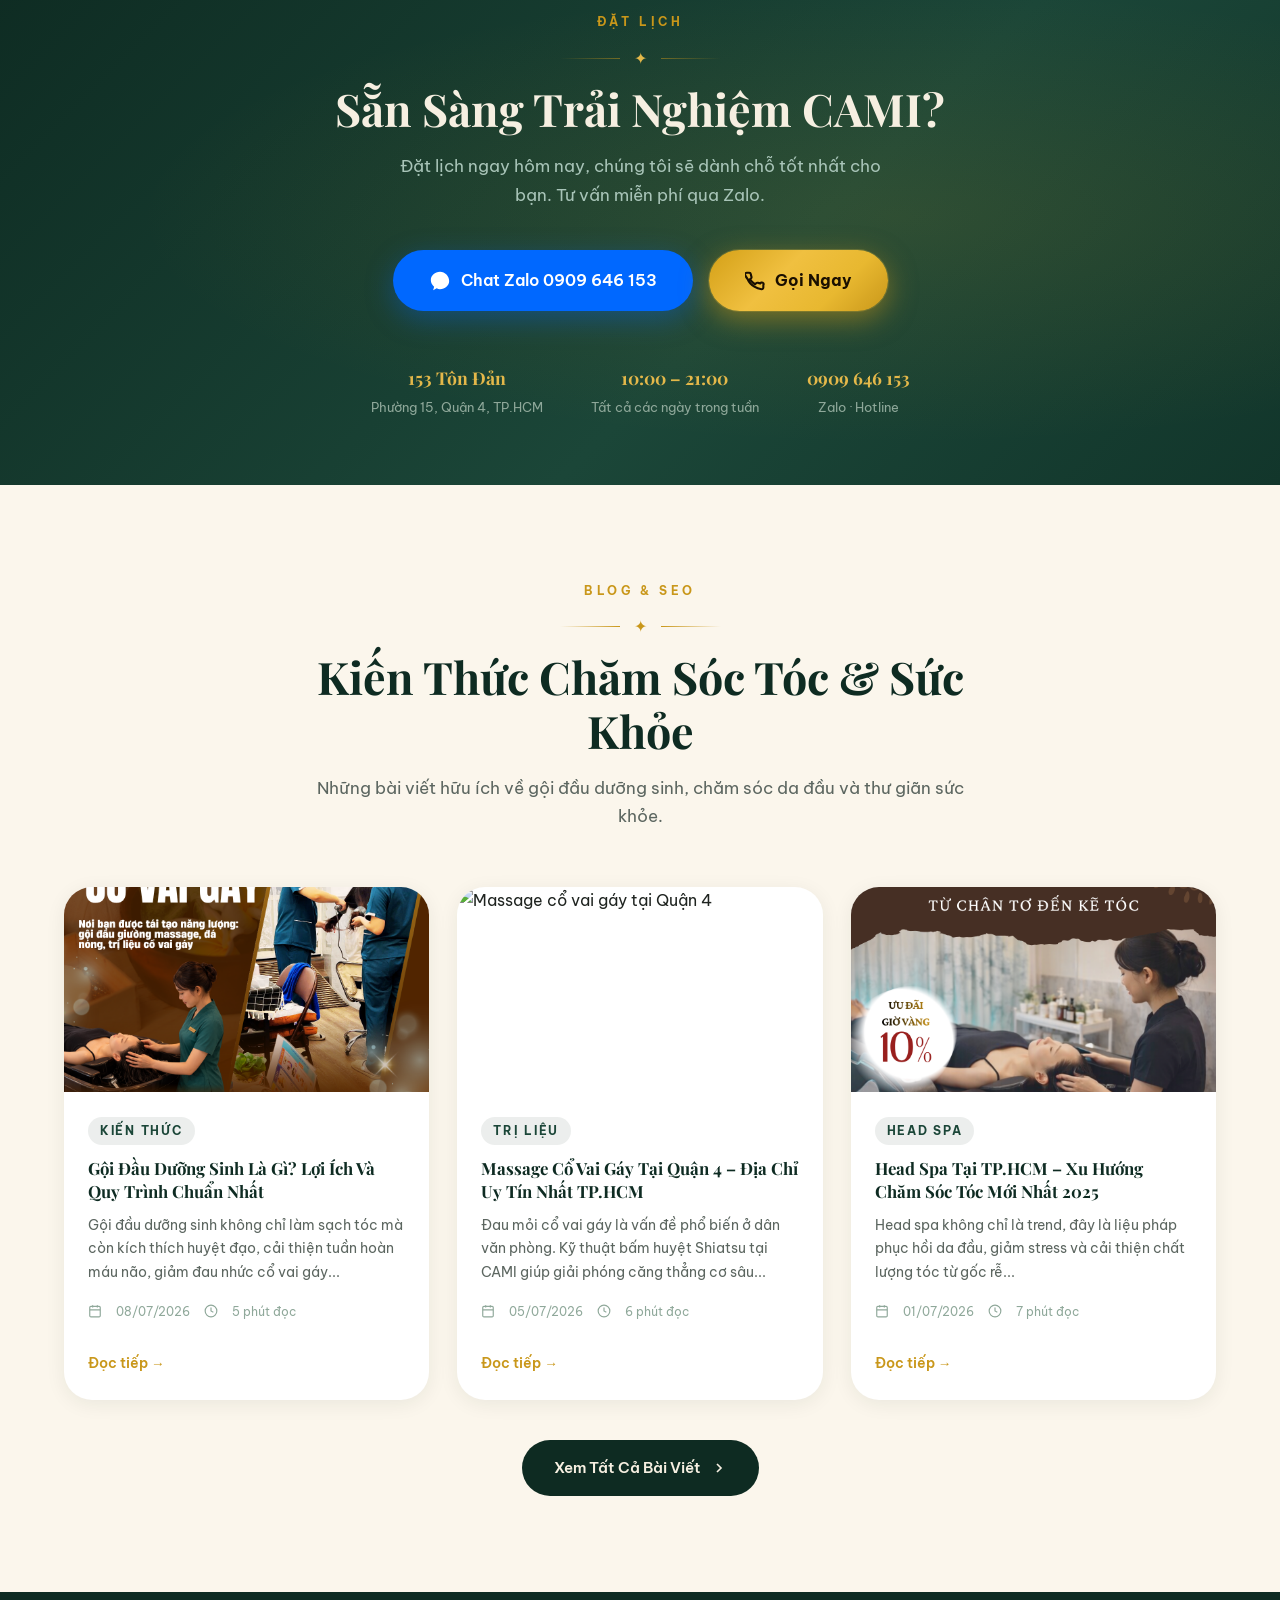
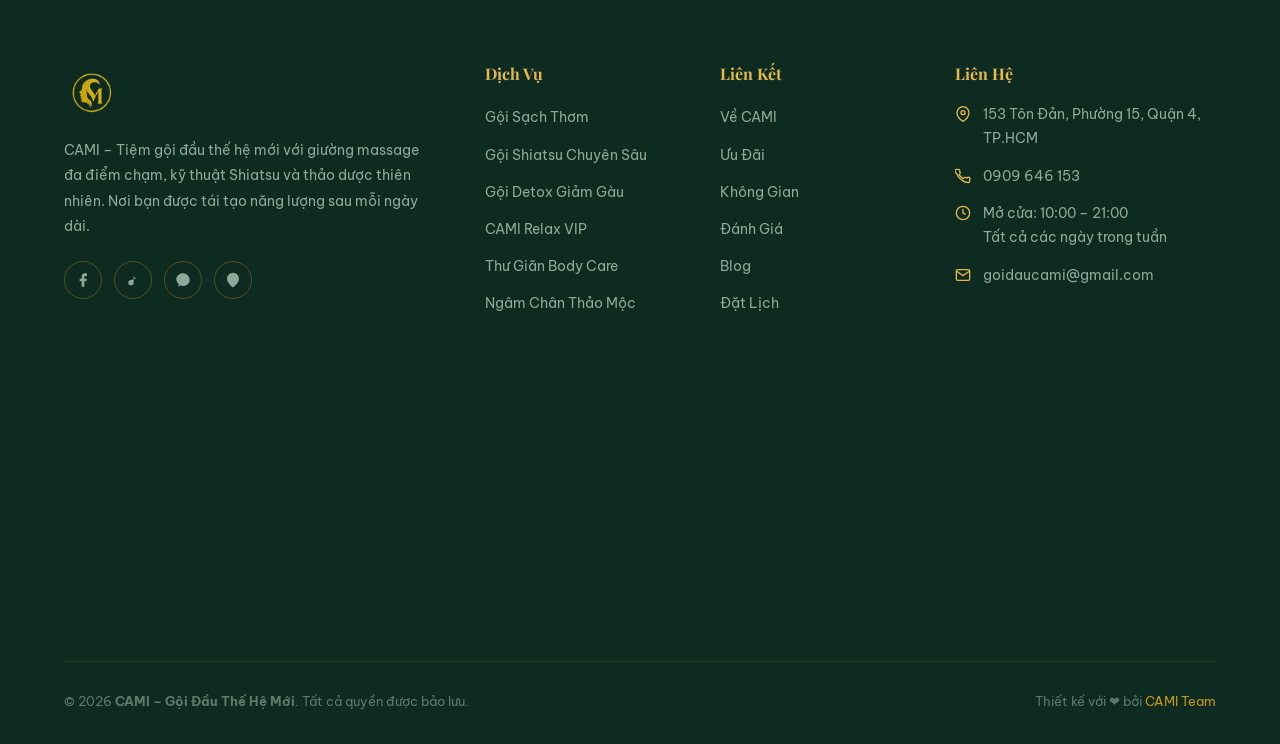
==== commit 67a862b0: "feat: thêm slider About, hiệu ứng tương tác, 5 bài blog mới và SEO toàn diện - Slider Về CAMI dùng c" ====
--- a/index.html
+++ b/index.html
@@ -54,6 +54,7 @@
         <li><a href="#about">Về CAMI</a></li>
         <li><a href="#services">Dịch Vụ</a></li>
         <li><a href="#offers">Ưu Đãi</a></li>
+        <li><a href="#tuyen-dung">Tuyển Dụng</a></li>
         <li><a href="#gallery">Không Gian</a></li>
         <li><a href="#blog">Blog</a></li>
         <li><a href="https://zalo.me/0909646153" target="_blank" rel="noopener" class="nav-cta">Đặt Lịch Ngay</a></li>
@@ -71,6 +72,7 @@
   <a href="#about">Về CAMI</a>
   <a href="#services">Dịch Vụ</a>
   <a href="#offers">Ưu Đãi</a>
+  <a href="#tuyen-dung">Tuyển Dụng</a>
   <a href="#gallery">Không Gian</a>
   <a href="#blog">Blog</a>
   <a href="https://zalo.me/0909646153" target="_blank" rel="noopener" class="btn btn-gold" style="margin-top:12px">Đặt Lịch Ngay</a>
@@ -147,18 +149,20 @@
           <span>Mới</span>
         </div>
 
-        <div class="about-slider">
-          <div class="about-slides-wrap">
+        <div class="about-slider" aria-label="Ảnh về CAMI" role="region">
+          <div class="about-slides-wrap" aria-live="polite" aria-atomic="true">
+            <div class="about-slide active about-img-shimmer">
+              <img src="images/about-main.jpg" alt="Mặt tiền tiệm CAMI Gội Đầu Thế Hệ Mới tại 153 Tôn Đản Quận 4" style="object-position: center 30%">
+            </div>
             <div class="about-slide about-img-shimmer">
-              <img src="images/about-main.jpg" alt="Mặt tiền tiệm CAMI" loading="lazy" style="object-position: center 30%">
-            </div>
-            <div class="about-slide about-img-shimmer">
-              <img src="images/about-interior.jpg" alt="Không gian phòng gội đầu CAMI" loading="lazy" style="object-position: center center">
-            </div>
-          </div>
+              <img src="images/about-interior.jpg" alt="Không gian phòng gội đầu massage tại CAMI" style="object-position: center center">
+            </div>
+          </div>
+          <!-- Progress bar -->
+          <div class="about-progress"><div class="about-progress-bar"></div></div>
           <div class="about-slider-dots">
-            <button class="about-dot active" aria-label="Ảnh 1"></button>
-            <button class="about-dot" aria-label="Ảnh 2"></button>
+            <button class="about-dot active" aria-label="Ảnh 1" aria-pressed="true"></button>
+            <button class="about-dot" aria-label="Ảnh 2" aria-pressed="false"></button>
           </div>
         </div>
       </div>
@@ -216,190 +220,342 @@
       <span class="eyebrow">Dịch Vụ</span>
       <div class="orn"><span></span><i>✦</i><span></span></div>
       <h2>Trải Nghiệm Gội Đầu Đẳng Cấp</h2>
-      <p>Mỗi dịch vụ là một hành trình, từ làm sạch sâu đến phục hồi toàn diện.</p>
-    </div>
-
-    <div class="services-grid">
-      <!-- Service 1 -->
-      <div class="service-card reveal">
-        <div class="service-img">
-          <img src="images/service-goi.png" alt="Gội Sạch Thơm tại CAMI" loading="lazy">
-        </div>
-        <div class="service-body">
-          <span class="service-tag">Cơ Bản</span>
-          <h3>Gội Sạch Thơm</h3>
-          <p>Gội sạch chuyên sâu với dầu gội thảo mộc, massage da đầu kích thích tuần hoàn, thư giãn cổ vai gáy.</p>
-          <div class="service-steps">
-            <div class="service-step"><svg viewBox="0 0 24 24"><polyline points="20 6 9 17 4 12"/></svg> Khai Huyệt Vùng Mặt</div>
-            <div class="service-step"><svg viewBox="0 0 24 24"><polyline points="20 6 9 17 4 12"/></svg> Gội Sạch 2 Lần Bằng Dầu Gội CAMI</div>
-            <div class="service-step"><svg viewBox="0 0 24 24"><polyline points="20 6 9 17 4 12"/></svg> Massage Đầu Thư Giãn</div>
-            <div class="service-step"><svg viewBox="0 0 24 24"><polyline points="20 6 9 17 4 12"/></svg> Rửa Tai Bọt Tuyết ✦</div>
-            <div class="service-step"><svg viewBox="0 0 24 24"><polyline points="20 6 9 17 4 12"/></svg> Ủ Tóc Mềm Mượt</div>
-            <div class="service-step"><svg viewBox="0 0 24 24"><polyline points="20 6 9 17 4 12"/></svg> Sấy & Xịt Dưỡng Tinh Dầu</div>
-          </div>
-          <div class="service-price">
-            <span class="price">89K</span>
-            <span class="unit">/ lần · ~45 phút</span>
-          </div>
-        </div>
-      </div>
-
-      <!-- Service 2 -->
-      <div class="service-card reveal">
-        <div class="service-img">
-          <img src="images/service-shiatsu.png" alt="Gội Shiatsu Chuyên Sâu tại CAMI" loading="lazy">
-        </div>
-        <div class="service-body">
-          <span class="service-tag">Phổ Biến</span>
-          <h3>Gội Shiatsu Chuyên Sâu</h3>
-          <p>Kỹ thuật bấm huyệt Shiatsu kết hợp gội dưỡng sinh, giảm đau cổ vai gáy, thư giãn cơ sâu, cải thiện giấc ngủ.</p>
-          <div class="service-steps">
-            <div class="service-step"><svg viewBox="0 0 24 24"><polyline points="20 6 9 17 4 12"/></svg> Khai Huyệt & Làm Sạch Da Mặt</div>
-            <div class="service-step"><svg viewBox="0 0 24 24"><polyline points="20 6 9 17 4 12"/></svg> Massage Ấn Huyệt Mặt</div>
-            <div class="service-step"><svg viewBox="0 0 24 24"><polyline points="20 6 9 17 4 12"/></svg> Đắp Mặt Nạ Dưỡng Sáng</div>
-            <div class="service-step"><svg viewBox="0 0 24 24"><polyline points="20 6 9 17 4 12"/></svg> Rửa Tai Bọt Tuyết ✦</div>
-            <div class="service-step"><svg viewBox="0 0 24 24"><polyline points="20 6 9 17 4 12"/></svg> Massage Cổ Vai Gáy & Thư Giãn Tay</div>
-            <div class="service-step"><svg viewBox="0 0 24 24"><polyline points="20 6 9 17 4 12"/></svg> Ủ Tóc + Sấy Xịt Dưỡng</div>
-          </div>
-          <div class="service-price">
-            <span class="price">149K</span>
-            <span class="unit">/ lần · ~60 phút</span>
-          </div>
-        </div>
-      </div>
-
-      <!-- Service 3 -->
-      <div class="service-card reveal">
-        <div class="service-img">
-          <img src="images/service-detox.png" alt="Gội Detox Giảm Gàu Ngứa tại CAMI" loading="lazy">
-        </div>
-        <div class="service-body">
-          <span class="service-tag">Trị Liệu</span>
-          <h3>Gội Detox Giảm Gàu, Ngứa</h3>
-          <p>Liệu trình chuyên biệt cho da đầu, detox thải độc, phun nano phục hồi nang tóc, giảm gàu và ngứa hiệu quả.</p>
-          <div class="service-steps">
-            <div class="service-step"><svg viewBox="0 0 24 24"><polyline points="20 6 9 17 4 12"/></svg> Làm Sạch Da, Massage Ấn Huyệt Mặt</div>
-            <div class="service-step"><svg viewBox="0 0 24 24"><polyline points="20 6 9 17 4 12"/></svg> Gội Sạch 2 Lần + Massage Đầu</div>
-            <div class="service-step"><svg viewBox="0 0 24 24"><polyline points="20 6 9 17 4 12"/></svg> Rửa Tai Bọt Tuyết ✦</div>
-            <div class="service-step"><svg viewBox="0 0 24 24"><polyline points="20 6 9 17 4 12"/></svg> Detox Thải Độc Da Đầu</div>
-            <div class="service-step"><svg viewBox="0 0 24 24"><polyline points="20 6 9 17 4 12"/></svg> Phun Nano Phục Hồi Nang Tóc</div>
-            <div class="service-step"><svg viewBox="0 0 24 24"><polyline points="20 6 9 17 4 12"/></svg> Ủ Tóc + Sấy Xịt Dưỡng</div>
-          </div>
-          <div class="service-price">
-            <span class="price">169K</span>
-            <span class="unit">/ lần · ~60 phút</span>
-          </div>
-        </div>
-      </div>
-
-      <!-- Service 4 -->
-      <div class="service-card reveal">
-        <div class="service-img">
-          <img src="images/customer-3.jpg" alt="CAMI Relax VIP Combo" loading="lazy">
-        </div>
-        <div class="service-body">
-          <span class="service-tag">✦ VIP Combo</span>
-          <h3>CAMI Relax – VIP Combo</h3>
-          <p>Trải nghiệm hoàn hảo nhất tại CAMI, gội đầu dưỡng sinh + body care toàn diện 12 bước bài bản.</p>
-          <div class="service-steps">
-            <div class="service-step"><svg viewBox="0 0 24 24"><polyline points="20 6 9 17 4 12"/></svg> Tẩy Da Chết Da Mặt</div>
-            <div class="service-step"><svg viewBox="0 0 24 24"><polyline points="20 6 9 17 4 12"/></svg> Gội Sạch 2 Lần + Massage Thư Giãn</div>
-            <div class="service-step"><svg viewBox="0 0 24 24"><polyline points="20 6 9 17 4 12"/></svg> Đắp Mặt Nạ Dưỡng Sáng</div>
-            <div class="service-step"><svg viewBox="0 0 24 24"><polyline points="20 6 9 17 4 12"/></svg> Rửa Tai Bọt Tuyết ✦</div>
-            <div class="service-step"><svg viewBox="0 0 24 24"><polyline points="20 6 9 17 4 12"/></svg> Massage Cổ Vai Gáy & Tay</div>
-            <div class="service-step"><svg viewBox="0 0 24 24"><polyline points="20 6 9 17 4 12"/></svg> Detox Thải Độc + Phun Nano</div>
-          </div>
-          <div class="service-price">
-            <span class="price">239K</span>
-            <span class="unit">/ lần · ~90 phút</span>
-          </div>
-        </div>
-      </div>
-    </div>
-
-    <!-- Body care section -->
-    <div style="margin-top:48px; padding: 36px; background: rgba(255,255,255,.06); border: 1px solid rgba(201,151,26,.2); border-radius:28px;" class="reveal">
-      <div style="display:grid; grid-template-columns:1fr 1fr; gap:32px; align-items:center;">
-        <div>
-          <span class="eyebrow">Chăm Sóc Sức Khỏe</span>
-          <h3 style="font-size:clamp(1.4rem,2.5vw,2rem); color:var(--cream); margin: 10px 0 16px;">Dịch Vụ Body Care & Trị Liệu</h3>
-          <p style="color:#8fa89a; margin-bottom:20px;">Thư giãn đầu – cổ – vai – gáy, thắt lưng, đá nóng, giác hơi và ngâm chân thảo mộc. Liệu trình giúp giảm đau nhức, tăng tuần hoàn máu.</p>
-          <div style="display:flex; flex-wrap:wrap; gap:10px; margin-bottom:24px;">
-            <span style="background:rgba(201,151,26,.15); color:var(--gold2); padding:6px 14px; border-radius:20px; font-size:.82rem;">Thư Giãn Đầu Cổ Vai Gáy 229K</span>
-            <span style="background:rgba(201,151,26,.15); color:var(--gold2); padding:6px 14px; border-radius:20px; font-size:.82rem;">Đá Nóng Full Body 298K</span>
-            <span style="background:rgba(201,151,26,.15); color:var(--gold2); padding:6px 14px; border-radius:20px; font-size:.82rem;">Ngâm Chân Thảo Mộc 39K</span>
-            <span style="background:rgba(201,151,26,.15); color:var(--gold2); padding:6px 14px; border-radius:20px; font-size:.82rem;">Đắp Cao Ngải Cứu 89K</span>
-            <span style="background:rgba(201,151,26,.15); color:var(--gold2); padding:6px 14px; border-radius:20px; font-size:.82rem;">Giác Hơi 50K</span>
-          </div>
-          <a href="https://zalo.me/0909646153" target="_blank" rel="noopener" class="btn btn-gold">Đặt Lịch Ngay</a>
-        </div>
-        <div style="display:grid; grid-template-columns:1fr 1fr; gap:12px;">
-          <img src="images/service-body-1.png" alt="Body care tại CAMI" loading="lazy" style="border-radius:16px; object-fit:cover; width:100%; aspect-ratio:1;">
-          <img src="images/service-body-2.png" alt="Massage tại CAMI" loading="lazy" style="border-radius:16px; object-fit:cover; width:100%; aspect-ratio:1; margin-top:20px;">
-          <img src="images/service-body-3.png" alt="Dịch vụ chăm sóc tại CAMI" loading="lazy" style="border-radius:16px; object-fit:cover; width:100%; aspect-ratio:1; margin-top:-20px;">
-          <img src="images/interior-2.jpg" alt="Không gian CAMI" loading="lazy" style="border-radius:16px; object-fit:cover; width:100%; aspect-ratio:1;">
-        </div>
-      </div>
-    </div>
-  </div>
-</section>
-
-<!-- ===== PROCESS ===== -->
-<section class="process section" id="process">
-  <div class="wrap">
-    <div class="sec-head reveal">
-      <span class="eyebrow">Quy Trình</span>
-      <div class="orn"><span></span><i>✦</i><span></span></div>
-      <h2>Các Bước Dịch Vụ Tại CAMI</h2>
-      <p>Quy trình bài bản từ 6 đến 12 bước, mỗi bước được thực hiện tỉ mỉ bởi đội ngũ kỹ thuật viên được đào tạo chuyên sâu.</p>
-    </div>
-
-    <div class="process-img-wrap reveal">
-      <img src="images/steps-goi.png" alt="Các bước dịch vụ gội đầu tại CAMI" loading="lazy">
-    </div>
-
-    <div class="process-grid" style="margin-top:40px;">
-      <div class="process-step reveal">
-        <div class="process-num">01</div>
-        <h4>Khai Huyệt Vùng Mặt</h4>
-        <p>Kích thích các huyệt đạo vùng mặt, giúp tuần hoàn máu lưu thông trước liệu trình.</p>
-      </div>
-      <div class="process-step reveal">
-        <div class="process-num">02</div>
-        <h4>Làm Sạch & Massage Mặt</h4>
-        <p>Làm sạch sâu da mặt, massage ấn huyệt nhẹ nhàng để thư giãn cơ mặt.</p>
-      </div>
-      <div class="process-step reveal">
-        <div class="process-num">03</div>
-        <h4>Gội Sạch Thảo Mộc</h4>
-        <p>Gội 2 lần bằng dầu gội thảo mộc độc quyền CAMI, kết hợp massage da đầu.</p>
-      </div>
-      <div class="process-step reveal">
-        <div class="process-num">04</div>
-        <h4>Rửa Tai Bọt Tuyết ✦</h4>
-        <p>Dịch vụ độc đáo của CAMI, làm sạch tai nhẹ nhàng bằng bọt tuyết chuyên dụng.</p>
-      </div>
-      <div class="process-step reveal">
-        <div class="process-num">05</div>
-        <h4>Ủ Tóc Mềm Mượt</h4>
-        <p>Ủ tóc với dưỡng chất thiên nhiên, phục hồi độ ẩm và độ bóng cho tóc.</p>
-      </div>
-      <div class="process-step reveal">
-        <div class="process-num">06</div>
-        <h4>Sấy & Xịt Tinh Dầu</h4>
-        <p>Sấy nhẹ nhàng và xịt dưỡng tinh dầu chống rụng, giữ mùi thơm cả ngày dài.</p>
-      </div>
-      <div class="process-step reveal">
-        <div class="process-num">07</div>
-        <h4>Massage Cổ Vai Gáy</h4>
-        <p>Kỹ thuật Shiatsu tác động đúng huyệt đạo, giải phóng căng cứng cơ cổ, vai, gáy.</p>
-      </div>
-      <div class="process-step reveal">
-        <div class="process-num">08</div>
-        <h4>Thư Giãn Tay & Body</h4>
-        <p>Massage tay và các vùng body đi kèm theo gói dịch vụ bạn chọn.</p>
-      </div>
-    </div>
+      <p>Mỗi dịch vụ là một hành trình phục hồi, từ làm sạch sâu đến chăm sóc toàn diện.</p>
+    </div>
+
+    <!-- Tab navigation -->
+    <div class="svc-tabs" role="tablist" aria-label="Danh mục dịch vụ CAMI">
+      <button class="svc-tab active" role="tab" aria-selected="true" aria-controls="panel-goi" data-tab="goi">
+        <svg width="18" height="18" viewBox="0 0 24 24" fill="none" stroke="currentColor" stroke-width="2"><path d="M12 2a7 7 0 0 1 7 7c0 5-7 13-7 13S5 14 5 9a7 7 0 0 1 7-7z"/><circle cx="12" cy="9" r="2.5"/></svg>
+        Gội Đầu
+      </button>
+      <button class="svc-tab" role="tab" aria-selected="false" aria-controls="panel-health" data-tab="health">
+        <svg width="18" height="18" viewBox="0 0 24 24" fill="none" stroke="currentColor" stroke-width="2"><path d="M20.84 4.61a5.5 5.5 0 0 0-7.78 0L12 5.67l-1.06-1.06a5.5 5.5 0 0 0-7.78 7.78l1.06 1.06L12 21.23l7.78-7.78 1.06-1.06a5.5 5.5 0 0 0 0-7.78z"/></svg>
+        Chăm Sóc Sức Khỏe
+      </button>
+      <button class="svc-tab" role="tab" aria-selected="false" aria-controls="panel-addon" data-tab="addon">
+        <svg width="18" height="18" viewBox="0 0 24 24" fill="none" stroke="currentColor" stroke-width="2"><circle cx="12" cy="12" r="10"/><line x1="12" y1="8" x2="12" y2="16"/><line x1="8" y1="12" x2="16" y2="12"/></svg>
+        Dịch Vụ Kết Hợp
+      </button>
+    </div>
+
+    <!-- ── Panel 1: GỘI ĐẦU ── -->
+    <div class="svc-panel active" id="panel-goi" role="tabpanel" aria-labelledby="tab-goi">
+
+      <div class="svc-group-label">Gội Thư Giãn &amp; Cổ Vai Gáy</div>
+      <div class="svc-cards">
+
+        <!-- Card 1 -->
+        <div class="svc-card reveal">
+          <div class="svc-card-img">
+            <img src="images/svc-goi-sach.png" alt="Gội Sạch Thơm tại CAMI" loading="lazy">
+          </div>
+          <div class="svc-card-top">
+            <div class="svc-name-wrap">
+              <h3 class="svc-name">Gội Sạch Thơm</h3>
+              <span class="svc-duration">30 phút</span>
+            </div>
+            <div class="svc-price-circle">89K</div>
+          </div>
+          <ul class="svc-steps">
+            <li><span class="svc-num">01</span>Khai Huyệt Vùng Mặt</li>
+            <li><span class="svc-num">02</span>Gội Sạch 2 Lần Bằng Dầu Gội CAMI</li>
+            <li><span class="svc-num">03</span>Massage Đầu Thư Giãn</li>
+            <li><span class="svc-num">04</span>Rửa Tai Bọt Tuyết</li>
+            <li><span class="svc-num">05</span>Ủ Tóc Mềm Mượt</li>
+            <li><span class="svc-num">06</span>Sấy Xịt Dưỡng Tinh Dầu</li>
+          </ul>
+          <a href="https://zalo.me/0909646153" target="_blank" rel="noopener" class="svc-btn">Đặt Lịch Ngay</a>
+        </div>
+
+        <!-- Card 2 – BEST CHOICE -->
+        <div class="svc-card svc-featured reveal">
+          <div class="svc-card-img">
+            <img src="images/svc-shiatsu.png" alt="Gội Shiatsu Chuyên Sâu tại CAMI" loading="lazy">
+          </div>
+          <div class="svc-badge">BEST CHOICE</div>
+          <div class="svc-card-top">
+            <div class="svc-name-wrap">
+              <h3 class="svc-name">Gội Shiatsu Chuyên Sâu</h3>
+              <span class="svc-duration">45 phút</span>
+            </div>
+            <div class="svc-price-circle">149K</div>
+          </div>
+          <div class="svc-gift">
+            <svg width="14" height="14" viewBox="0 0 24 24" fill="none" stroke="currentColor" stroke-width="2.5"><polyline points="20 12 20 22 4 22 4 12"/><rect x="2" y="7" width="20" height="5"/><path d="M12 22V7"/><path d="M12 7H7.5a2.5 2.5 0 0 1 0-5C11 2 12 7 12 7z"/><path d="M12 7h4.5a2.5 2.5 0 0 0 0-5C13 2 12 7 12 7z"/></svg>
+            Tặng đắp mặt nạ dưỡng sáng
+          </div>
+          <ul class="svc-steps">
+            <li><span class="svc-num">01</span>Khai Huyệt Vùng Mặt</li>
+            <li><span class="svc-num">02</span>Làm Sạch Da, Massage Ấn Huyệt Mặt</li>
+            <li><span class="svc-num">03</span>Gội Sạch 2 Lần, Massage Đầu Thư Giãn</li>
+            <li><span class="svc-num">04</span>Đắp Mặt Nạ Dưỡng Sáng</li>
+            <li><span class="svc-num">05</span>Rửa Tai Bọt Tuyết</li>
+            <li><span class="svc-num">06</span>Massage Cổ Vai Gáy &amp; Thư Giãn Tay</li>
+            <li><span class="svc-num">07</span>Ủ Tóc Mềm Mượt</li>
+            <li><span class="svc-num">08</span>Sấy Xịt Dưỡng Tinh Dầu</li>
+          </ul>
+          <a href="https://zalo.me/0909646153" target="_blank" rel="noopener" class="svc-btn">Đặt Lịch Ngay</a>
+        </div>
+
+      </div><!-- /svc-cards row 1 -->
+
+      <div class="svc-group-label" style="margin-top:40px;">Gội Chăm Sóc Chuyên Sâu</div>
+      <div class="svc-cards">
+
+        <!-- Card 3 – SIGNATURE -->
+        <div class="svc-card svc-featured reveal">
+          <div class="svc-card-img">
+            <img src="images/svc-detox-new.png" alt="Gội Detox Giảm Gàu Ngứa tại CAMI" loading="lazy">
+          </div>
+          <div class="svc-badge svc-badge-green">SIGNATURE</div>
+          <div class="svc-card-top">
+            <div class="svc-name-wrap">
+              <h3 class="svc-name">Gội Detox Giảm Gàu Ngứa</h3>
+              <span class="svc-duration">45 phút</span>
+            </div>
+            <div class="svc-price-circle">169K</div>
+          </div>
+          <div class="svc-gift">
+            <svg width="14" height="14" viewBox="0 0 24 24" fill="none" stroke="currentColor" stroke-width="2.5"><polyline points="20 12 20 22 4 22 4 12"/><rect x="2" y="7" width="20" height="5"/><path d="M12 22V7"/><path d="M12 7H7.5a2.5 2.5 0 0 1 0-5C11 2 12 7 12 7z"/><path d="M12 7h4.5a2.5 2.5 0 0 0 0-5C13 2 12 7 12 7z"/></svg>
+            Tặng hấp dầu phục hồi nang tóc
+          </div>
+          <ul class="svc-steps">
+            <li><span class="svc-num">01</span>Khai Huyệt Vùng Mặt</li>
+            <li><span class="svc-num">02</span>Làm Sạch Da, Massage Ấn Huyệt Mặt</li>
+            <li><span class="svc-num">03</span>Gội Sạch 2 Lần, Massage Đầu Thư Giãn</li>
+            <li><span class="svc-num">04</span>Rửa Tai Bọt Tuyết</li>
+            <li><span class="svc-num">05</span>Detox Thải Độc Da Đầu Chuyên Sâu</li>
+            <li><span class="svc-num">06</span>Phun Nano Phục Hồi Nang Tóc</li>
+            <li><span class="svc-num">07</span>Massage Cổ Vai Gáy &amp; Thư Giãn Tay</li>
+            <li><span class="svc-num">08</span>Ủ Tóc Mềm Mượt &amp; Sấy Xịt Dưỡng</li>
+          </ul>
+          <a href="https://zalo.me/0909646153" target="_blank" rel="noopener" class="svc-btn">Đặt Lịch Ngay</a>
+        </div>
+
+        <!-- Card 4 – VIP -->
+        <div class="svc-card svc-vip reveal">
+          <div class="svc-card-img">
+            <img src="images/svc-cami-relax.png" alt="CAMI Relax VIP Combo" loading="lazy">
+          </div>
+          <div class="svc-badge svc-badge-gold">✦ VIP COMBO</div>
+          <div class="svc-card-top">
+            <div class="svc-name-wrap">
+              <h3 class="svc-name">CAMI Relax</h3>
+              <span class="svc-duration">60 phút</span>
+            </div>
+            <div class="svc-price-circle svc-price-gold">239K</div>
+          </div>
+          <p class="svc-desc">Combo chăm sóc da tóc toàn diện kết hợp thư giãn cổ vai gáy cao cấp. Trải nghiệm đỉnh cao tại CAMI.</p>
+          <ul class="svc-steps">
+            <li><span class="svc-num">01</span>Tẩy Da Chết Da Mặt</li>
+            <li><span class="svc-num">02</span>Khai Huyệt, Massage Ấn Huyệt Mặt</li>
+            <li><span class="svc-num">03</span>Gội Sạch 2 Lần, Massage Đầu Thư Giãn</li>
+            <li><span class="svc-num">04</span>Đắp Mặt Nạ Dưỡng Sáng</li>
+            <li><span class="svc-num">05</span>Rửa Tai Bọt Tuyết</li>
+            <li><span class="svc-num">06</span>Detox Thải Độc Da Đầu</li>
+            <li><span class="svc-num">07</span>Phun Nano Phục Hồi Nang Tóc</li>
+            <li><span class="svc-num">08</span>Massage Cổ Vai Gáy &amp; Thư Giãn Tay</li>
+            <li><span class="svc-num">09</span>Ngâm Chân Thảo Mộc</li>
+            <li><span class="svc-num">10</span>Đắp Cao Nóng Ngải Cứu</li>
+            <li><span class="svc-num">11</span>Ủ Tóc Phục Hồi Chuyên Sâu</li>
+            <li><span class="svc-num">12</span>Sấy Tóc Xịt Dưỡng Tinh Dầu</li>
+          </ul>
+          <a href="https://zalo.me/0909646153" target="_blank" rel="noopener" class="svc-btn svc-btn-gold">Đặt Lịch Ngay</a>
+        </div>
+
+      </div><!-- /svc-cards row 2 -->
+    </div><!-- /panel-goi -->
+
+    <!-- ── Panel 2: CHĂM SÓC SỨC KHỎE ── -->
+    <div class="svc-panel" id="panel-health" role="tabpanel" aria-labelledby="tab-health">
+      <div class="svc-group-label">Thư Giãn &amp; Phục Hồi Cơ Thể</div>
+      <div class="svc-cards svc-3col">
+
+        <!-- Health card 1 -->
+        <div class="svc-card reveal">
+          <div class="svc-card-img">
+            <img src="images/dv daucovaigay.png" alt="Thư Giãn Đầu Cổ Vai Gáy tại CAMI" loading="lazy">
+          </div>
+          <h3 class="svc-name" style="text-align:center; margin-bottom:8px;">Thư Giãn Đầu Cổ Vai Gáy</h3>
+          <div class="svc-dual-price">
+            <div class="svc-price-opt">
+              <span class="svc-opt-time">45 phút</span>
+              <span class="svc-opt-price">229K</span>
+            </div>
+            <div class="svc-price-divider"></div>
+            <div class="svc-price-opt">
+              <span class="svc-opt-time">60 phút</span>
+              <span class="svc-opt-price">298K</span>
+            </div>
+          </div>
+          <div class="svc-gift" style="justify-content:center;">
+            <svg width="14" height="14" viewBox="0 0 24 24" fill="none" stroke="currentColor" stroke-width="2.5"><polyline points="20 12 20 22 4 22 4 12"/><rect x="2" y="7" width="20" height="5"/><path d="M12 22V7"/><path d="M12 7H7.5a2.5 2.5 0 0 1 0-5C11 2 12 7 12 7z"/><path d="M12 7h4.5a2.5 2.5 0 0 0 0-5C13 2 12 7 12 7z"/></svg>
+            Tặng đắp thảo dược
+          </div>
+          <ul class="svc-steps" style="margin-top:16px;">
+            <li><span class="svc-num">01</span>Massage Bấm Huyệt Đầu Thư Giãn Sâu</li>
+            <li><span class="svc-num">02</span>Kỹ Thuật Cổ Vai Gáy Giải Phóng Căng Thẳng</li>
+            <li><span class="svc-num">03</span>Đắp Thảo Dược Phục Hồi</li>
+            <li><span class="svc-num">04</span>Xịt Tinh Dầu Thư Giãn</li>
+          </ul>
+          <a href="https://zalo.me/0909646153" target="_blank" rel="noopener" class="svc-btn">Đặt Lịch Ngay</a>
+        </div>
+
+        <!-- Health card 2 -->
+        <div class="svc-card reveal">
+          <div class="svc-card-img">
+            <img src="images/khannong.png" alt="Thư Giãn Thắt Lưng Eo Chân tại CAMI" loading="lazy">
+          </div>
+          <h3 class="svc-name" style="text-align:center; margin-bottom:8px;">Thư Giãn Thắt Lưng Eo Chân</h3>
+          <div class="svc-dual-price">
+            <div class="svc-price-opt">
+              <span class="svc-opt-time">45 phút</span>
+              <span class="svc-opt-price">229K</span>
+            </div>
+            <div class="svc-price-divider"></div>
+            <div class="svc-price-opt">
+              <span class="svc-opt-time">60 phút</span>
+              <span class="svc-opt-price">298K</span>
+            </div>
+          </div>
+          <div class="svc-gift" style="justify-content:center;">
+            <svg width="14" height="14" viewBox="0 0 24 24" fill="none" stroke="currentColor" stroke-width="2.5"><polyline points="20 12 20 22 4 22 4 12"/><rect x="2" y="7" width="20" height="5"/><path d="M12 22V7"/><path d="M12 7H7.5a2.5 2.5 0 0 1 0-5C11 2 12 7 12 7z"/><path d="M12 7h4.5a2.5 2.5 0 0 0 0-5C13 2 12 7 12 7z"/></svg>
+            Tặng đắp thảo dược
+          </div>
+          <ul class="svc-steps" style="margin-top:16px;">
+            <li><span class="svc-num">01</span>Massage Thắt Lưng Giảm Đau Nhức</li>
+            <li><span class="svc-num">02</span>Bấm Huyệt Eo &amp; Hông</li>
+            <li><span class="svc-num">03</span>Thư Giãn Chân Toàn Diện</li>
+            <li><span class="svc-num">04</span>Đắp Thảo Dược Phục Hồi</li>
+          </ul>
+          <a href="https://zalo.me/0909646153" target="_blank" rel="noopener" class="svc-btn">Đặt Lịch Ngay</a>
+        </div>
+
+        <!-- Health card 3 -->
+        <div class="svc-card svc-featured reveal">
+          <div class="svc-card-img">
+            <img src="images/thugiandanong.png" alt="Thư Giãn Đá Nóng Full Body tại CAMI" loading="lazy">
+          </div>
+          <div class="svc-badge">FULL BODY</div>
+          <h3 class="svc-name" style="text-align:center; margin-bottom:8px;">Thư Giãn Đá Nóng Full Body</h3>
+          <div class="svc-dual-price">
+            <div class="svc-price-opt">
+              <span class="svc-opt-time">60 phút</span>
+              <span class="svc-opt-price">298K</span>
+            </div>
+            <div class="svc-price-divider"></div>
+            <div class="svc-price-opt">
+              <span class="svc-opt-time">90 phút</span>
+              <span class="svc-opt-price">398K</span>
+            </div>
+          </div>
+          <ul class="svc-steps" style="margin-top:24px;">
+            <li><span class="svc-num">01</span>Đặt Đá Nóng Dọc Cột Sống &amp; Huyệt Đạo</li>
+            <li><span class="svc-num">02</span>Massage Đầu Thư Giãn Toàn Diện</li>
+            <li><span class="svc-num">03</span>Massage Cổ Vai Gáy Bằng Đá Nóng</li>
+            <li><span class="svc-num">04</span>Thư Giãn Thắt Lưng &amp; Chân</li>
+          </ul>
+          <a href="https://zalo.me/0909646153" target="_blank" rel="noopener" class="svc-btn">Đặt Lịch Ngay</a>
+        </div>
+
+      </div><!-- /svc-3col -->
+    </div><!-- /panel-health -->
+
+    <!-- ── Panel 3: DỊCH VỤ KẾT HỢP ── -->
+    <div class="svc-panel" id="panel-addon" role="tabpanel" aria-labelledby="tab-addon">
+      <div class="svc-group-label">Thêm Vào Bất Kỳ Dịch Vụ Nào</div>
+      <div class="svc-addon-grid">
+
+        <div class="svc-addon-card reveal">
+          <div class="svc-addon-icon">
+            <svg width="22" height="22" viewBox="0 0 24 24" fill="none" stroke="currentColor" stroke-width="2"><path d="M12 2a7 7 0 0 1 7 7c0 5-7 13-7 13S5 14 5 9a7 7 0 0 1 7-7z"/></svg>
+          </div>
+          <span class="svc-addon-name">Ngâm Chân Thảo Mộc</span>
+          <span class="svc-addon-price">39K</span>
+        </div>
+
+        <div class="svc-addon-card reveal">
+          <div class="svc-addon-icon">
+            <svg width="22" height="22" viewBox="0 0 24 24" fill="none" stroke="currentColor" stroke-width="2"><path d="M12 2a7 7 0 0 1 7 7c0 5-7 13-7 13S5 14 5 9a7 7 0 0 1 7-7z"/></svg>
+          </div>
+          <span class="svc-addon-name">Ngâm Chân Detox</span>
+          <span class="svc-addon-price">88K</span>
+        </div>
+
+        <div class="svc-addon-card reveal">
+          <div class="svc-addon-icon">
+            <svg width="22" height="22" viewBox="0 0 24 24" fill="none" stroke="currentColor" stroke-width="2"><path d="M17 12h.01M12 12h.01M7 12h.01M21 12c0 4.418-4.03 8-9 8a9.863 9.863 0 0 1-4.255-.949L3 20l1.395-3.72C3.512 15.042 3 13.574 3 12c0-4.418 4.03-8 9-8s9 3.582 9 8z"/></svg>
+          </div>
+          <span class="svc-addon-name">Đắp Cao Nóng Ngải Cứu</span>
+          <span class="svc-addon-price">89K</span>
+        </div>
+
+        <div class="svc-addon-card reveal">
+          <div class="svc-addon-icon">
+            <svg width="22" height="22" viewBox="0 0 24 24" fill="none" stroke="currentColor" stroke-width="2"><circle cx="12" cy="12" r="10"/><path d="M8 14s1.5 2 4 2 4-2 4-2"/><line x1="9" y1="9" x2="9.01" y2="9"/><line x1="15" y1="9" x2="15.01" y2="9"/></svg>
+          </div>
+          <span class="svc-addon-name">Giác Hơi</span>
+          <span class="svc-addon-price">50K</span>
+        </div>
+
+        <div class="svc-addon-card reveal">
+          <div class="svc-addon-icon">
+            <svg width="22" height="22" viewBox="0 0 24 24" fill="none" stroke="currentColor" stroke-width="2"><path d="M12 2c-2 0-5 2-5 7 0 3 2 5 5 5s5-2 5-5c0-5-3-7-5-7z"/><path d="M7 14c-3 1-5 3-5 6h20c0-3-2-5-5-6"/></svg>
+          </div>
+          <span class="svc-addon-name">Thư Giãn Cổ Vai Gáy</span>
+          <span class="svc-addon-price">79K</span>
+        </div>
+
+        <div class="svc-addon-card reveal">
+          <div class="svc-addon-icon">
+            <svg width="22" height="22" viewBox="0 0 24 24" fill="none" stroke="currentColor" stroke-width="2"><rect x="2" y="8" width="20" height="14" rx="2"/><path d="M16 8V6a4 4 0 0 0-8 0v2"/></svg>
+          </div>
+          <span class="svc-addon-name">Đắp Mặt Nạ</span>
+          <span class="svc-addon-price">40K</span>
+        </div>
+
+        <div class="svc-addon-card reveal">
+          <div class="svc-addon-icon">
+            <svg width="22" height="22" viewBox="0 0 24 24" fill="none" stroke="currentColor" stroke-width="2"><path d="M3 3h18v13H3z"/><path d="M8 21h8m-4-5v5"/></svg>
+          </div>
+          <span class="svc-addon-name">Detox Da Đầu</span>
+          <span class="svc-addon-price">45K</span>
+        </div>
+
+        <div class="svc-addon-card reveal">
+          <div class="svc-addon-icon">
+            <svg width="22" height="22" viewBox="0 0 24 24" fill="none" stroke="currentColor" stroke-width="2"><circle cx="12" cy="8" r="6"/><path d="M12 14v8m-4 0h8"/></svg>
+          </div>
+          <span class="svc-addon-name">Tẩy Da Chết Da Mặt</span>
+          <span class="svc-addon-price">40K</span>
+        </div>
+
+        <div class="svc-addon-card reveal">
+          <div class="svc-addon-icon">
+            <svg width="22" height="22" viewBox="0 0 24 24" fill="none" stroke="currentColor" stroke-width="2"><path d="M12 2L2 7l10 5 10-5-10-5z"/><path d="M2 17l10 5 10-5M2 12l10 5 10-5"/></svg>
+          </div>
+          <span class="svc-addon-name">Hấp Tóc Phủ Bóng Nano</span>
+          <span class="svc-addon-price">120K</span>
+        </div>
+
+      </div><!-- /svc-addon-grid -->
+
+      <div class="svc-addon-note reveal">
+        <svg width="16" height="16" viewBox="0 0 24 24" fill="none" stroke="currentColor" stroke-width="2"><circle cx="12" cy="12" r="10"/><line x1="12" y1="16" x2="12" y2="12"/><line x1="12" y1="8" x2="12.01" y2="8"/></svg>
+        Các dịch vụ kết hợp có thể thêm vào bất kỳ liệu trình gội đầu nào. Tư vấn qua Zalo để chọn combo phù hợp.
+      </div>
+    </div><!-- /panel-addon -->
+
+    <!-- CTA chung -->
+    <div class="svc-cta reveal">
+      <p>Chưa biết chọn dịch vụ nào? Đội ngũ CAMI sẵn sàng tư vấn miễn phí!</p>
+      <a href="https://zalo.me/0909646153" target="_blank" rel="noopener" class="btn btn-gold">
+        <svg width="18" height="18" viewBox="0 0 24 24" fill="none" stroke="currentColor" stroke-width="2.5"><path d="M22 16.92v3a2 2 0 01-2.18 2 19.79 19.79 0 01-8.63-3.07A19.5 19.5 0 013.07 9.63 19.79 19.79 0 01.01 4.5 2 2 0 012 2.18h3a2 2 0 012 1.72 12.84 12.84 0 00.7 2.81 2 2 0 01-.45 2.11L6.09 9.91a16 16 0 006 6l1.27-1.27a2 2 0 012.11-.45 12.84 12.84 0 002.81.7A2 2 0 0122 16.92z"/></svg>
+        Chat Zalo Tư Vấn Ngay
+      </a>
+    </div>
+
   </div>
 </section>
 
@@ -414,34 +570,187 @@
     </div>
 
     <div class="offers-grid">
+
+      <!-- Card 1: Giờ Vàng -->
       <div class="offer-card reveal">
         <div class="offer-img">
-          <img src="images/promo-weekend.png" alt="Giờ Vàng Ưu Đãi tại CAMI" loading="lazy">
+          <img src="images/giovanguudai.png" alt="Giờ Vàng Ưu Đãi gội đầu massage tại CAMI Quận 4" loading="lazy">
         </div>
         <div class="offer-body">
           <span class="offer-badge">Giờ Vàng</span>
-          <h3>Giảm 7% – 15% Giờ Vàng</h3>
-          <p>Thứ 2 – Thứ 5 (10H–15H): giảm 7% dịch vụ từ 60 phút, giảm 10% gội đầu từ 100K. Khách mới giảm đến 15% combo CAMI Relax.</p>
-        </div>
-      </div>
+          <h3 class="offer-title-shine">Giảm 7% – 15% Giờ Vàng</h3>
+          <ul class="offer-list">
+            <li><b class="ol-label">Ưu đãi</b>
+              <ul>
+                <li>Giảm <strong class="offer-highlight">7%</strong> dịch vụ chăm sóc sức khỏe từ 60 phút</li>
+                <li>Giảm <strong class="offer-highlight">10%</strong> gội đầu dưỡng sinh từ 100K</li>
+                <li><strong class="offer-highlight">Khách mới giảm đến 15%</strong> combo CAMI Relax</li>
+              </ul>
+            </li>
+            <li><b class="ol-label">Thời gian</b>
+              <ul>
+                <li><strong class="offer-highlight">Thứ 2 – Thứ 5 &nbsp;|&nbsp; 10H – 15H</strong></li>
+              </ul>
+            </li>
+          </ul>
+        </div>
+      </div>
+
+      <!-- Card 2: Cuối Tuần -->
       <div class="offer-card reveal">
         <div class="offer-img">
-          <img src="images/promo-couple.png" alt="CAMI Couple ưu đãi cuối tuần" loading="lazy">
+          <img src="images/cami couple.png" alt="CAMI Couple gội đầu cặp đôi ưu đãi cuối tuần Quận 4" loading="lazy">
         </div>
         <div class="offer-body">
           <span class="offer-badge">Cuối Tuần</span>
-          <h3>CAMI Couple – Tha Hồ Thư Giãn</h3>
-          <p>Hóa đơn từ 399K, Thứ 6 – CN: giảm 7% + tặng 2x Ngâm Chân & Voucher ưu đãi. Check-in 5 sao Google Map giảm thêm 3%.</p>
-        </div>
-      </div>
+          <h3 class="offer-title-shine">CAMI Couple – Tha Hồ Thư Giãn</h3>
+          <ul class="offer-list">
+            <li><b class="ol-label">Ưu đãi</b>
+              <ul>
+                <li><strong class="offer-highlight">Hóa đơn từ 399K</strong> – giảm ngay 7%</li>
+                <li>Tặng 2x Ngâm Chân thảo mộc &amp; Voucher ưu đãi</li>
+                <li>Check-in 5 sao Google Map giảm thêm 3%</li>
+              </ul>
+            </li>
+            <li><b class="ol-label">Thời gian</b>
+              <ul>
+                <li><strong class="offer-highlight">Thứ 6 – Chủ Nhật</strong></li>
+              </ul>
+            </li>
+          </ul>
+        </div>
+      </div>
+
+      <!-- Card 3: Combo Hot -->
       <div class="offer-card reveal">
         <div class="offer-img">
-          <img src="images/customer-2.jpg" alt="Gội Detox kết hợp combo tại CAMI" loading="lazy">
+          <img src="images/ngamchandetox.png" alt="Ngâm Chân Detox thảo mộc sạch sâu thư giãn tại CAMI" loading="lazy">
         </div>
         <div class="offer-body">
           <span class="offer-badge">Combo Hot</span>
-          <h3>Gội Detox + Body Care – Giảm 20%</h3>
-          <p>Khi sử dụng combo: Gội Detox Giảm Gàu + Bodycare 60 phút + Ngâm chân Detox 88K. Áp dụng T6 – CN.</p>
+          <h3 class="offer-title-shine">Ngâm Chân Detox<br><span class="offer-title-sub">(Thư giãn, sạch sâu, nhẹ nhàng)</span></h3>
+          <ul class="offer-list">
+            <li><b class="ol-label">Ưu đãi</b>
+              <ul>
+                <li>Giảm đến <strong class="offer-highlight">20%</strong> khi sử dụng combo</li>
+              </ul>
+            </li>
+            <li><b class="ol-label">Thời gian</b>
+              <ul>
+                <li><strong class="offer-highlight">Thứ 6 – Chủ Nhật</strong></li>
+              </ul>
+            </li>
+          </ul>
+        </div>
+      </div>
+
+    </div>
+  </div>
+</section>
+
+<!-- ===== TUYEN DUNG ===== -->
+<section class="recruit section" id="tuyen-dung">
+  <div class="wrap">
+    <div class="sec-head recruit-reveal" style="--rr-delay:0s;">
+      <span class="eyebrow">Tuyển Dụng</span>
+      <div class="orn"><span></span><i>✦</i><span></span></div>
+      <h2>Gia Nhập Đội CAMI – Thu Nhập 9–12 Triệu</h2>
+      <p>Bạn yêu nghề, muốn làm nơi <strong>khách đều quanh năm</strong>, đồng nghiệp thân thiện và <strong>thu nhập thực tế</strong>? CAMI đang chờ bạn!</p>
+    </div>
+
+    <div class="recruit-layout">
+      <!-- Hình ảnh -->
+      <div class="recruit-visual recruit-reveal" style="--rr-delay:0.18s;">
+        <div class="recruit-poster-wrap">
+          <img src="images/recruit-poster.png" alt="CAMI tuyển dụng thợ gội đầu – Thu nhập 9 đến 12 triệu tháng – Quận 4 TPHCM" loading="lazy">
+        </div>
+      </div>
+
+      <!-- Thông tin tuyển dụng -->
+      <div class="recruit-info recruit-reveal" style="--rr-delay:0.36s;">
+        <div class="recruit-hook">
+          <p class="recruit-lead">Tiệm khách đều – Môi trường ấm áp – Làm lâu dài cực hợp!</p>
+        </div>
+
+        <div class="recruit-details-grid">
+          <div class="rdt-card">
+            <div class="rdt-icon">
+              <svg width="22" height="22" viewBox="0 0 24 24" fill="none" stroke="currentColor" stroke-width="1.8"><path d="M20 21v-2a4 4 0 0 0-4-4H8a4 4 0 0 0-4 4v2"/><circle cx="12" cy="7" r="4"/></svg>
+            </div>
+            <div>
+              <h4>Vị Trí Tuyển</h4>
+              <p>Thợ Gội Đầu – Độ tuổi 20 đến 32 tuổi</p>
+            </div>
+          </div>
+          <div class="rdt-card">
+            <div class="rdt-icon">
+              <svg width="22" height="22" viewBox="0 0 24 24" fill="none" stroke="currentColor" stroke-width="1.8"><line x1="12" y1="1" x2="12" y2="23"/><path d="M17 5H9.5a3.5 3.5 0 0 0 0 7h5a3.5 3.5 0 0 1 0 7H6"/></svg>
+            </div>
+            <div>
+              <h4>Hoa Hồng</h4>
+              <p>Gội 30–35% | Body 40–45% bill</p>
+            </div>
+          </div>
+          <div class="rdt-card">
+            <div class="rdt-icon">
+              <svg width="22" height="22" viewBox="0 0 24 24" fill="none" stroke="currentColor" stroke-width="1.8"><rect x="3" y="4" width="18" height="18" rx="2" ry="2"/><line x1="16" y1="2" x2="16" y2="6"/><line x1="8" y1="2" x2="8" y2="6"/><line x1="3" y1="10" x2="21" y2="10"/></svg>
+            </div>
+            <div>
+              <h4>Ngày Nghỉ</h4>
+              <p>4 ngày mỗi tháng (linh hoạt sắp xếp)</p>
+            </div>
+          </div>
+          <div class="rdt-card">
+            <div class="rdt-icon">
+              <svg width="22" height="22" viewBox="0 0 24 24" fill="none" stroke="currentColor" stroke-width="1.8"><path d="M12 22s8-4 8-10V5l-8-3-8 3v7c0 6 8 10 8 10z"/></svg>
+            </div>
+            <div>
+              <h4>Phụ Cấp</h4>
+              <p>Chuyên cần 1 triệu mỗi tháng</p>
+            </div>
+          </div>
+        </div>
+
+        <div class="recruit-fit">
+          <h3 class="recruit-fit-title">CAMI Hợp Với Bạn Nếu:</h3>
+          <ul class="recruit-fit-list">
+            <li>
+              <svg width="18" height="18" viewBox="0 0 24 24" fill="none" stroke="currentColor" stroke-width="2.2"><polyline points="20 6 9 17 4 12"/></svg>
+              Trung thực, hòa đồng, vui vẻ với chị em
+            </li>
+            <li>
+              <svg width="18" height="18" viewBox="0 0 24 24" fill="none" stroke="currentColor" stroke-width="2.2"><polyline points="20 6 9 17 4 12"/></svg>
+              Yêu nghề và sẵn sàng hỗ trợ đồng đội
+            </li>
+            <li>
+              <svg width="18" height="18" viewBox="0 0 24 24" fill="none" stroke="currentColor" stroke-width="2.2"><polyline points="20 6 9 17 4 12"/></svg>
+              Đã từng đi làm – tuổi 22 trở lên là điểm cộng
+            </li>
+            <li>
+              <svg width="18" height="18" viewBox="0 0 24 24" fill="none" stroke="currentColor" stroke-width="2.2"><polyline points="20 6 9 17 4 12"/></svg>
+              Biết body thư giãn hoặc nail là lợi thế lớn
+            </li>
+            <li>
+              <svg width="18" height="18" viewBox="0 0 24 24" fill="none" stroke="currentColor" stroke-width="2.2"><polyline points="20 6 9 17 4 12"/></svg>
+              Chưa biết nghề – CAMI đào tạo, vào làm là có thu nhập ngay
+            </li>
+          </ul>
+        </div>
+
+        <div class="recruit-address">
+          <svg width="16" height="16" viewBox="0 0 24 24" fill="none" stroke="currentColor" stroke-width="2"><path d="M21 10c0 7-9 13-9 13s-9-6-9-13a9 9 0 0 1 18 0z"/><circle cx="12" cy="10" r="3"/></svg>
+          <span>CAMI – 153 Tôn Đản, Quận 4, TP.HCM</span>
+        </div>
+
+        <div class="recruit-cta-wrap">
+          <a href="tel:0703301158" class="btn btn-gold recruit-cta-btn">
+            <svg width="18" height="18" viewBox="0 0 24 24" fill="none" stroke="currentColor" stroke-width="2"><path d="M22 16.92v3a2 2 0 0 1-2.18 2 19.79 19.79 0 0 1-8.63-3.07A19.5 19.5 0 0 1 4.69 12 19.79 19.79 0 0 1 1.61 3.4 2 2 0 0 1 3.6 1.24h3a2 2 0 0 1 2 1.72 12.84 12.84 0 0 0 .7 2.81 2 2 0 0 1-.45 2.11L7.91 8.82a16 16 0 0 0 6.29 6.29l.95-.95a2 2 0 0 1 2.11-.45 12.84 12.84 0 0 0 2.81.7A2 2 0 0 1 22 16.92z"/></svg>
+            Gọi: 070.330.1158
+          </a>
+          <a href="https://zalo.me/0933390937" target="_blank" rel="noopener" class="btn btn-outline-green recruit-cta-btn">
+            <svg width="18" height="18" viewBox="0 0 24 24" fill="none" stroke="currentColor" stroke-width="2"><path d="M21 15a2 2 0 0 1-2 2H7l-4 4V5a2 2 0 0 1 2-2h14a2 2 0 0 1 2 2z"/></svg>
+            Inbox Zalo Ngay
+          </a>
         </div>
       </div>
     </div>
@@ -459,41 +768,44 @@
     </div>
 
     <div class="gallery-grid">
-      <div class="gallery-item reveal">
-        <img src="images/interior-5.jpg" alt="Nội thất CAMI sang trọng" loading="lazy">
-        <div class="gallery-item-overlay">
-          <svg viewBox="0 0 24 24"><circle cx="11" cy="11" r="8"/><line x1="21" y1="21" x2="16.65" y2="16.65"/><line x1="11" y1="8" x2="11" y2="14"/><line x1="8" y1="11" x2="14" y2="11"/></svg>
-        </div>
-      </div>
-      <div class="gallery-item reveal">
-        <img src="images/interior-3.jpg" alt="Giường massage thế hệ mới CAMI" loading="lazy">
-        <div class="gallery-item-overlay">
-          <svg viewBox="0 0 24 24"><circle cx="11" cy="11" r="8"/><line x1="21" y1="21" x2="16.65" y2="16.65"/><line x1="11" y1="8" x2="11" y2="14"/><line x1="8" y1="11" x2="14" y2="11"/></svg>
-        </div>
-      </div>
-      <div class="gallery-item reveal">
-        <img src="images/interior-4.jpg" alt="Không gian thư giãn CAMI" loading="lazy">
-        <div class="gallery-item-overlay">
-          <svg viewBox="0 0 24 24"><circle cx="11" cy="11" r="8"/><line x1="21" y1="21" x2="16.65" y2="16.65"/><line x1="11" y1="8" x2="11" y2="14"/><line x1="8" y1="11" x2="14" y2="11"/></svg>
-        </div>
-      </div>
-      <div class="gallery-item reveal">
-        <img src="images/exterior-1.jpg" alt="Mặt tiền tiệm CAMI Quận 4" loading="lazy">
-        <div class="gallery-item-overlay">
-          <svg viewBox="0 0 24 24"><circle cx="11" cy="11" r="8"/><line x1="21" y1="21" x2="16.65" y2="16.65"/><line x1="11" y1="8" x2="11" y2="14"/><line x1="8" y1="11" x2="14" y2="11"/></svg>
-        </div>
-      </div>
-      <div class="gallery-item reveal">
-        <img src="images/exterior-2.jpg" alt="Tiệm CAMI 153 Tôn Đản" loading="lazy">
-        <div class="gallery-item-overlay">
-          <svg viewBox="0 0 24 24"><circle cx="11" cy="11" r="8"/><line x1="21" y1="21" x2="16.65" y2="16.65"/><line x1="11" y1="8" x2="11" y2="14"/><line x1="8" y1="11" x2="14" y2="11"/></svg>
-        </div>
-      </div>
-      <div class="gallery-item reveal">
-        <img src="images/grand-open.jpg" alt="Khai trương CAMI Quận 4" loading="lazy">
-        <div class="gallery-item-overlay">
-          <svg viewBox="0 0 24 24"><circle cx="11" cy="11" r="8"/><line x1="21" y1="21" x2="16.65" y2="16.65"/><line x1="11" y1="8" x2="11" y2="14"/><line x1="8" y1="11" x2="14" y2="11"/></svg>
-        </div>
+      <!-- Main hero image: khonggian5 spans 2×2 -->
+      <div class="gallery-item gallery-main">
+        <img src="images/khonggian5.jpg" alt="Không gian sang trọng CAMI Quận 4" loading="lazy">
+        <div class="gallery-item-overlay"><svg viewBox="0 0 24 24"><circle cx="11" cy="11" r="8"/><line x1="21" y1="21" x2="16.65" y2="16.65"/><line x1="11" y1="8" x2="11" y2="14"/><line x1="8" y1="11" x2="14" y2="11"/></svg></div>
+      </div>
+      <!-- Top-right 4 images -->
+      <div class="gallery-item">
+        <img src="images/khonggian1.jpg" alt="Nội thất CAMI trang trí tinh tế" loading="lazy">
+        <div class="gallery-item-overlay"><svg viewBox="0 0 24 24"><circle cx="11" cy="11" r="8"/><line x1="21" y1="21" x2="16.65" y2="16.65"/><line x1="11" y1="8" x2="11" y2="14"/><line x1="8" y1="11" x2="14" y2="11"/></svg></div>
+      </div>
+      <div class="gallery-item">
+        <img src="images/khonggian2.jpg" alt="Khu vực gội đầu thư giãn CAMI" loading="lazy">
+        <div class="gallery-item-overlay"><svg viewBox="0 0 24 24"><circle cx="11" cy="11" r="8"/><line x1="21" y1="21" x2="16.65" y2="16.65"/><line x1="11" y1="8" x2="11" y2="14"/><line x1="8" y1="11" x2="14" y2="11"/></svg></div>
+      </div>
+      <div class="gallery-item">
+        <img src="images/khonggian3.jpg" alt="Góc thư giãn đặc biệt tại CAMI" loading="lazy">
+        <div class="gallery-item-overlay"><svg viewBox="0 0 24 24"><circle cx="11" cy="11" r="8"/><line x1="21" y1="21" x2="16.65" y2="16.65"/><line x1="11" y1="8" x2="11" y2="14"/><line x1="8" y1="11" x2="14" y2="11"/></svg></div>
+      </div>
+      <div class="gallery-item">
+        <img src="images/khonggian4.jpg" alt="Ánh sáng ấm áp không gian CAMI" loading="lazy">
+        <div class="gallery-item-overlay"><svg viewBox="0 0 24 24"><circle cx="11" cy="11" r="8"/><line x1="21" y1="21" x2="16.65" y2="16.65"/><line x1="11" y1="8" x2="11" y2="14"/><line x1="8" y1="11" x2="14" y2="11"/></svg></div>
+      </div>
+      <!-- Bottom row: 4 images -->
+      <div class="gallery-item">
+        <img src="images/khonggian6.png" alt="Mặt tiền CAMI 153 Tôn Đản Quận 4" loading="lazy">
+        <div class="gallery-item-overlay"><svg viewBox="0 0 24 24"><circle cx="11" cy="11" r="8"/><line x1="21" y1="21" x2="16.65" y2="16.65"/><line x1="11" y1="8" x2="11" y2="14"/><line x1="8" y1="11" x2="14" y2="11"/></svg></div>
+      </div>
+      <div class="gallery-item">
+        <img src="images/khonggian7.jpg" alt="Đường phố trước CAMI Quận 4" loading="lazy">
+        <div class="gallery-item-overlay"><svg viewBox="0 0 24 24"><circle cx="11" cy="11" r="8"/><line x1="21" y1="21" x2="16.65" y2="16.65"/><line x1="11" y1="8" x2="11" y2="14"/><line x1="8" y1="11" x2="14" y2="11"/></svg></div>
+      </div>
+      <div class="gallery-item">
+        <img src="images/khonggian8.jpg" alt="Biển hiệu CAMI gội đầu thế hệ mới" loading="lazy">
+        <div class="gallery-item-overlay"><svg viewBox="0 0 24 24"><circle cx="11" cy="11" r="8"/><line x1="21" y1="21" x2="16.65" y2="16.65"/><line x1="11" y1="8" x2="11" y2="14"/><line x1="8" y1="11" x2="14" y2="11"/></svg></div>
+      </div>
+      <div class="gallery-item">
+        <img src="images/khonggian9.jpg" alt="Đội ngũ CAMI chuyên nghiệp thân thiện" loading="lazy">
+        <div class="gallery-item-overlay"><svg viewBox="0 0 24 24"><circle cx="11" cy="11" r="8"/><line x1="21" y1="21" x2="16.65" y2="16.65"/><line x1="11" y1="8" x2="11" y2="14"/><line x1="8" y1="11" x2="14" y2="11"/></svg></div>
       </div>
     </div>
   </div>
@@ -515,34 +827,34 @@
           <div class="testimonial-cards">
             <div class="testimonial-card">
               <div class="t-stars">★★★★★</div>
-              <p class="t-text">"Lần đầu đến CAMI mà bị nghiện luôn! Giường massage đa điểm chạm kết hợp gội đầu – cảm giác như cả cơ thể được giải phóng. Cổ vai gáy mình hay bị đau mà sau buổi này nhẹ hẳn!"</p>
+              <p class="t-text">"Đây là lần thứ 2 mình quay lại Tiệm với dịch vụ Thư giãn đá nóng. Với riêng bản thân mình, đã đỡ mỏi vai và thắt lưng hơn rất nhiều. Nếu có dịp ghé qua, các bạn hãy ghé và trải nghiệm dịch vụ nè 🥰"</p>
               <div class="t-author">
-                <div class="t-avatar"><img src="images/customer-1.jpg" alt="Khách hàng CAMI" loading="lazy"></div>
+                <div class="t-avatar t-avatar-initial" style="--t-initial-bg:#0E2B22;">MP</div>
                 <div>
-                  <div class="t-name">Minh Thy</div>
-                  <div class="t-label">Nhân viên văn phòng · Quận 1</div>
+                  <div class="t-name">MAI PHO</div>
+                  <div class="t-label">Đánh giá Google ✦ 5 sao</div>
                 </div>
               </div>
             </div>
             <div class="testimonial-card">
               <div class="t-stars">★★★★★</div>
-              <p class="t-text">"Đã thử nhiều tiệm gội đầu ở Quận 4 nhưng CAMI khác hẳn. Kỹ thuật viên chuyên nghiệp, không gian sạch sẽ sang trọng. Dịch vụ Rửa Tai Bọt Tuyết rất thú vị và hiệu quả!"</p>
+              <p class="t-text">"Vô tình chạy ngang nên quẹo vô mà ưng hơn mong đợi nữa. Chị tưởng ch tháo cái vai thay mới rồi, hên sao gặp con Bé Cầm làm mát tay nên khoẻ hẳn nha. Cho mấy đứa 10đ về tay nghề với nhiệt tình ha"</p>
               <div class="t-author">
-                <div class="t-avatar"><img src="images/customer-2.jpg" alt="Khách hàng CAMI" loading="lazy"></div>
+                <div class="t-avatar t-avatar-initial" style="--t-initial-bg:#12362B;">PJ</div>
                 <div>
-                  <div class="t-name">Hương Lan</div>
-                  <div class="t-label">Giáo viên · Quận 4</div>
+                  <div class="t-name">Peen Jk</div>
+                  <div class="t-label">Đánh giá Google ✦ 5 sao</div>
                 </div>
               </div>
             </div>
             <div class="testimonial-card">
               <div class="t-stars">★★★★★</div>
-              <p class="t-text">"Đặt lịch qua Zalo rất tiện, nhân viên tư vấn nhiệt tình. Combo CAMI Relax VIP xứng đáng từng đồng, gội đầu + body care trong một buổi, thư giãn hoàn toàn sau giờ làm căng thẳng."</p>
+              <p class="t-text">"Mình nam nhưng qua đây làm cổ vai gáy thấy ok lắm nha, mấy bạn ở đây tay nghề ok lắm, nên thử"</p>
               <div class="t-author">
-                <div class="t-avatar"><img src="images/customer-3.jpg" alt="Khách hàng CAMI" loading="lazy"></div>
+                <div class="t-avatar t-avatar-initial" style="--t-initial-bg:#1B4638;">PQT</div>
                 <div>
-                  <div class="t-name">Thanh Bình</div>
-                  <div class="t-label">Kỹ sư IT · Quận 7</div>
+                  <div class="t-name">Phạm Qúy Tài</div>
+                  <div class="t-label">Đánh giá Google ✦ 5 sao</div>
                 </div>
               </div>
             </div>
@@ -552,34 +864,34 @@
           <div class="testimonial-cards">
             <div class="testimonial-card">
               <div class="t-stars">★★★★★</div>
-              <p class="t-text">"Mình đến CAMI mỗi tuần vì bị đau đầu mãn tính. Sau 3 buổi Gội Detox thì tình trạng cải thiện rõ rệt. Da đầu sạch, tóc bóng hơn, và quan trọng là ngủ ngon hơn nhiều!"</p>
+              <p class="t-text">"Đang đau vai. Vào nằm 1 tiếng là phê chứ ê kéo dài luôn. Ổn áp nằm nay mặt tiền không gian ấm cúng."</p>
               <div class="t-author">
-                <div class="t-avatar"><img src="images/interior-1.jpg" alt="Khách hàng CAMI" loading="lazy"></div>
+                <div class="t-avatar t-avatar-initial" style="--t-initial-bg:#0E2B22;">VH</div>
                 <div>
-                  <div class="t-name">Anh Tuấn</div>
-                  <div class="t-label">Doanh nhân · Quận 5</div>
+                  <div class="t-name">VÕ HUỲNH VÂN ANH</div>
+                  <div class="t-label">Đánh giá Google ✦ 5 sao</div>
                 </div>
               </div>
             </div>
             <div class="testimonial-card">
               <div class="t-stars">★★★★★</div>
-              <p class="t-text">"Bạn bè giới thiệu CAMI và mình đã dẫn cả gia đình đến! Không gian thoải mái, giá cả hợp lý. Đặc biệt là chương trình Couple cuối tuần – cả hai vợ chồng cùng thư giãn rất tuyệt!"</p>
+              <p class="t-text">"Tiệm nhỏ nhưng gọn gàng sạch sẽ. KTV nhiệt tình, tư vấn rõ ràng, tay nghề tốt. Có nhiều gói gội phù hợp cho các loại nhu cầu. Nhiều CTKM cho khách hàng lần đầu sử dụng dịch vụ."</p>
               <div class="t-author">
-                <div class="t-avatar"><img src="images/interior-2.jpg" alt="Khách hàng CAMI" loading="lazy"></div>
+                <div class="t-avatar t-avatar-initial" style="--t-initial-bg:#12362B;">NB</div>
                 <div>
-                  <div class="t-name">Vân Anh</div>
-                  <div class="t-label">Nội trợ · Quận 4</div>
+                  <div class="t-name">Nguyệt Bích</div>
+                  <div class="t-label">Đánh giá Google ✦ 5 sao</div>
                 </div>
               </div>
             </div>
             <div class="testimonial-card">
               <div class="t-stars">★★★★★</div>
-              <p class="t-text">"Mình thường xuyên stress vì công việc. CAMI là nơi mình tìm đến để reset. Kỹ thuật Shiatsu chuyên sâu giúp mình thư giãn sâu thực sự, không chỉ là gội đầu thông thường."</p>
+              <p class="t-text">"Gần nhà mà chưa ghé lần nào, nhân dịp vai gáy căng mỏi mình ghé trải nghiệm thử. Các bạn rất dễ thương, xếp lịch nhanh gọn, massage cho mình cũng rất dễ chịu. Lần sau sẽ dẫn chồng qua trải nghiệm thêm dịch vụ khác"</p>
               <div class="t-author">
-                <div class="t-avatar"><img src="images/interior-3.jpg" alt="Khách hàng CAMI" loading="lazy"></div>
+                <div class="t-avatar t-avatar-initial" style="--t-initial-bg:#1B4638;">JN</div>
                 <div>
-                  <div class="t-name">Phúc Khang</div>
-                  <div class="t-label">Bác sĩ · Quận 3</div>
+                  <div class="t-name">Jessie Ngo</div>
+                  <div class="t-label">Đánh giá Google ✦ 5 sao</div>
                 </div>
               </div>
             </div>
--- a/css/style.css
+++ b/css/style.css
@@ -289,11 +289,20 @@
 @keyframes scrollDown { 0%,100%{transform:scaleY(1);opacity:1} 50%{transform:scaleY(.4);opacity:.4} }
 
 /* ===== ABOUT ===== */
-.about { background: var(--cream2); }
-.about-grid { display: grid; grid-template-columns: 1fr 1fr; gap: 64px; align-items: stretch; }
-
-/* Ẩn layout ảnh cũ (desktop lẫn mobile đều dùng slider) */
-.about-imgs { position: relative; }
+.about {
+  background: var(--cream2);
+  /* Vừa 1 khung màn hình, không tràn sang section khác */
+  min-height: 92svh;
+  display: flex; align-items: center;
+  padding: 80px 0;
+}
+.about-grid {
+  display: grid; grid-template-columns: 1fr 1fr;
+  gap: 64px; align-items: stretch;
+  width: 100%;
+}
+
+.about-imgs { position: relative; display: flex; align-self: stretch; }
 .about-img-main { display: none; }
 .about-img-float { display: none !important; }
 .about-badge {
@@ -301,7 +310,7 @@
   background: linear-gradient(135deg, var(--gold), var(--gold2));
   color: #2a1e02; padding: 14px 18px; border-radius: var(--radius);
   text-align: center; box-shadow: var(--shadow-gold);
-  z-index: 3;
+  z-index: 5;
 }
 .about-badge strong { font-size: 1.6rem; font-weight: 800; display: block; line-height: 1; }
 .about-badge span { font-size: .62rem; text-transform: uppercase; letter-spacing: .15em; font-weight: 600; }
@@ -389,54 +398,86 @@
 .about-img-main:hover img { transform: scale(1.04); }
 .about-img-float:hover img { transform: scale(1.06); }
 
-/* About slider — dùng chung desktop & mobile */
-.about-imgs {
-  /* Kéo dài bằng chiều cao cột nội dung */
-  display: flex;
-  align-self: stretch;
-}
+/* About slider — fade + Ken Burns như hero */
 .about-slider {
-  display: flex;
-  flex-direction: column;
   flex: 1;
   position: relative;
   border-radius: var(--radius-lg);
   overflow: hidden;
   box-shadow: var(--shadow);
-  min-height: 420px;
-}
-.about-slides-wrap {
-  display: flex;
-  flex: 1;
-  transition: transform .6s cubic-bezier(.4,0,.2,1);
-}
+  min-height: 460px;
+  /* pause khi hover */
+  --about-paused: running;
+}
+.about-slider:hover { --about-paused: paused; }
+
+/* Slides xếp chồng tuyệt đối — fade qua lại */
+.about-slides-wrap { position: absolute; inset: 0; }
 .about-slide {
-  flex: 0 0 100%;
-  /* Chiều cao tự động theo slider container */
-  min-height: 100%;
+  position: absolute; inset: 0;
+  opacity: 0;
+  transition: opacity 1.4s ease;
   overflow: hidden;
-  position: relative;
-}
+}
+.about-slide.active { opacity: 1; z-index: 1; }
+
+/* Ảnh — Ken Burns zoom chậm khi active */
 .about-slide img {
-  position: absolute; inset: 0;
   width: 100%; height: 100%; object-fit: cover;
   display: block;
-  transition: transform .6s ease;
-}
-.about-slider:hover .about-slide img { transform: scale(1.03); }
+  transform-origin: center center;
+}
+.about-slide.active img {
+  animation: kenBurnsAbout 8s ease-in-out forwards;
+  animation-play-state: var(--about-paused);
+}
+@keyframes kenBurnsAbout {
+  0%   { transform: scale(1)    translate(0, 0); }
+  100% { transform: scale(1.08) translate(-2%, -1%); }
+}
+
+/* Shimmer sweep trên ảnh active */
+.about-slide.active::after {
+  content: '';
+  position: absolute; top: 0; left: -100%; z-index: 2;
+  width: 55%; height: 100%;
+  background: linear-gradient(90deg, transparent, rgba(255,255,255,.18), transparent);
+  transform: skewX(-15deg);
+  animation: about-shimmer 5s ease-in-out 1.5s 1 forwards;
+  pointer-events: none;
+}
+@keyframes about-shimmer { 0%{left:-100%} 100%{left:150%} }
+
+/* Progress bar */
+.about-progress {
+  position: absolute; bottom: 0; left: 0; right: 0;
+  height: 3px; background: rgba(255,255,255,.2); z-index: 3;
+}
+.about-progress-bar {
+  height: 100%;
+  background: linear-gradient(90deg, var(--gold), var(--gold2));
+  width: 0%;
+  animation: aboutProgress 5s linear infinite;
+  animation-play-state: var(--about-paused);
+}
+@keyframes aboutProgress { 0%{width:0%} 100%{width:100%} }
+
+/* Dots */
 .about-slider-dots {
-  position: absolute; bottom: 16px; left: 50%; transform: translateX(-50%);
-  display: flex; gap: 8px; z-index: 2;
+  position: absolute; bottom: 18px; left: 50%; transform: translateX(-50%);
+  display: flex; gap: 8px; z-index: 4;
 }
 .about-dot {
   width: 8px; height: 8px; border-radius: 50%;
-  background: rgba(255,255,255,.5);
-  transition: background .3s, transform .3s;
+  background: rgba(255,255,255,.45);
+  transition: background .35s, transform .35s, width .35s;
   cursor: pointer; border: none;
+  touch-action: manipulation;
 }
 .about-dot.active {
   background: var(--gold);
-  transform: scale(1.35);
+  transform: scale(1.3);
+  width: 22px; border-radius: 4px;
 }
 
 /* Reduced-motion: tắt tất cả animation about */
@@ -449,37 +490,241 @@
 
 /* ===== SERVICES ===== */
 .services { background: var(--green); }
-.services-grid { display: grid; grid-template-columns: repeat(2, 1fr); gap: 24px; }
-.service-card {
-  background: rgba(255,255,255,.06); border: 1px solid rgba(201,151,26,.2);
-  border-radius: var(--radius-lg); overflow: hidden;
-  transition: var(--transition); cursor: default;
-}
-.service-card:hover { transform: translateY(-6px); border-color: rgba(201,151,26,.5); box-shadow: 0 24px 60px rgba(0,0,0,.3); }
-.service-img { aspect-ratio: 16/9; overflow: hidden; }
-.service-img img { width: 100%; height: 100%; object-fit: cover; transition: transform .6s ease; }
-.service-card:hover .service-img img { transform: scale(1.06); }
-.service-body { padding: 28px 30px; }
-.service-tag {
-  display: inline-block; background: rgba(201,151,26,.2);
-  color: var(--gold2); font-size: .72rem; font-weight: 700;
-  letter-spacing: .18em; text-transform: uppercase; padding: 4px 12px;
-  border-radius: 30px; margin-bottom: 14px;
-}
-.service-body h3 { font-size: 1.35rem; color: var(--cream); margin-bottom: 10px; }
-.service-body p { font-size: .9rem; color: #8fa89a; margin-bottom: 18px; line-height: 1.65; }
-.service-steps { display: flex; flex-direction: column; gap: 6px; margin-bottom: 22px; }
-.service-step {
-  display: flex; align-items: center; gap: 10px;
-  font-size: .83rem; color: #a8c4b8;
-}
-.service-step svg { width: 14px; height: 14px; stroke: var(--gold); fill: none; stroke-width: 2.5; flex-shrink: 0; }
-.service-price {
-  display: flex; align-items: baseline; gap: 10px;
-  padding-top: 18px; border-top: 1px solid rgba(201,151,26,.15);
-}
-.service-price .price { font-size: 1.5rem; font-weight: 700; color: var(--gold2); font-family: 'Playfair Display', serif; }
-.service-price .unit { font-size: .8rem; color: var(--light); }
+
+/* Tab nav */
+.svc-tabs {
+  display: flex; gap: 8px; justify-content: center;
+  margin-bottom: 40px; flex-wrap: wrap;
+}
+.svc-tab {
+  display: flex; align-items: center; gap: 8px;
+  padding: 13px 22px; border-radius: 100px;
+  font-size: .9rem; font-weight: 600; cursor: pointer;
+  border: 1px solid rgba(201,151,26,.3);
+  background: rgba(255,255,255,.05); color: #8fa89a;
+  transition: all .25s ease; touch-action: manipulation;
+  min-height: 48px; white-space: nowrap;
+}
+.svc-tab:hover { border-color: rgba(201,151,26,.6); color: var(--gold2); background: rgba(201,151,26,.08); }
+.svc-tab.active {
+  background: linear-gradient(135deg, var(--gold), var(--gold2));
+  color: #1a1000; border-color: transparent;
+  box-shadow: 0 6px 24px rgba(201,151,26,.35);
+}
+.svc-tab svg { flex-shrink: 0; }
+.svc-tab.active svg { stroke: #1a1000; }
+
+/* Panels */
+.svc-panel { display: none; }
+.svc-panel.active { display: block; animation: svcFadeIn .3s ease; }
+@keyframes svcFadeIn { from { opacity: 0; transform: translateY(10px); } to { opacity: 1; transform: translateY(0); } }
+
+/* Group label */
+.svc-group-label {
+  font-size: .72rem; letter-spacing: .28em; text-transform: uppercase;
+  font-weight: 700; color: var(--gold); margin-bottom: 20px;
+  display: flex; align-items: center; gap: 12px;
+}
+.svc-group-label::after {
+  content: ''; flex: 1; height: 1px;
+  background: linear-gradient(90deg, rgba(201,151,26,.4), transparent);
+}
+
+/* Cards grid */
+.svc-cards { display: grid; grid-template-columns: repeat(2, 1fr); gap: 20px; }
+.svc-3col { grid-template-columns: repeat(3, 1fr); }
+
+/* Card */
+.svc-card {
+  background: rgba(255,255,255,.05);
+  border: 1px solid rgba(201,151,26,.18);
+  border-radius: var(--radius-lg); padding: 28px 26px;
+  position: relative; display: flex; flex-direction: column;
+  transition: transform .25s ease, border-color .25s ease, box-shadow .25s ease;
+  overflow: hidden;
+  isolation: isolate;
+}
+.svc-card:hover {
+  transform: translateY(-4px);
+  border-color: rgba(201,151,26,.45);
+  box-shadow: 0 20px 56px rgba(0,0,0,.28);
+}
+.svc-featured { border-color: rgba(201,151,26,.35); background: rgba(201,151,26,.06); }
+.svc-vip {
+  background: linear-gradient(145deg, rgba(201,151,26,.12), rgba(14,43,34,.4));
+  border-color: rgba(201,151,26,.5);
+}
+
+/* Card image */
+.svc-card-img {
+  margin: -28px -26px 20px;
+  height: 190px;
+  overflow: hidden;
+  border-radius: calc(var(--radius-lg) - 1px) calc(var(--radius-lg) - 1px) 0 0;
+  flex-shrink: 0;
+}
+.svc-card-img img {
+  width: 100%; height: 100%;
+  object-fit: cover;
+  transition: transform .55s ease;
+  display: block;
+}
+.svc-card:hover .svc-card-img img { transform: scale(1.05); }
+.svc-badge { top: 0; }
+
+/* Card badge */
+.svc-badge {
+  position: absolute; top: -1px; right: 22px;
+  background: linear-gradient(135deg, var(--gold), var(--gold2));
+  color: #1a1000; font-size: .65rem; font-weight: 800;
+  letter-spacing: .18em; text-transform: uppercase;
+  padding: 4px 12px; border-radius: 0 0 10px 10px;
+}
+.svc-badge-green { background: linear-gradient(135deg, #1B8A5A, #22A86E); color: white; }
+.svc-badge-gold { background: linear-gradient(135deg, #B8860B, var(--gold)); color: #1a1000; }
+
+/* Card top row */
+.svc-card-top { display: flex; align-items: flex-start; justify-content: space-between; gap: 12px; margin-bottom: 16px; }
+.svc-name-wrap { flex: 1; }
+.svc-name { font-size: 1.1rem; font-weight: 700; color: var(--cream); line-height: 1.35; margin-bottom: 4px; }
+.svc-duration { font-size: .78rem; color: #8fa89a; font-weight: 500; }
+@keyframes price-pulse {
+  0%, 100% { box-shadow: 0 0 0 0 rgba(201,151,26,.55), 0 0 0 0 rgba(228,184,74,.25); }
+  50%       { box-shadow: 0 0 0 7px rgba(201,151,26,.15), 0 0 0 14px rgba(228,184,74,.05); }
+}
+@keyframes price-shine {
+  0%   { background-position: -200% center; }
+  100% { background-position: 200% center; }
+}
+.svc-price-circle {
+  flex-shrink: 0;
+  width: 68px; height: 68px; border-radius: 50%;
+  background: linear-gradient(135deg, #C9971A 0%, #E4B84A 50%, #C9971A 100%);
+  background-size: 200% auto;
+  border: 2px solid rgba(255,220,100,.5);
+  display: flex; align-items: center; justify-content: center;
+  font-size: 1rem; font-weight: 900; color: #fff;
+  font-family: 'Playfair Display', serif; text-align: center; line-height: 1;
+  position: relative;
+  animation: price-pulse 2.4s ease-in-out infinite;
+  transition: transform .25s ease, box-shadow .25s ease;
+  text-shadow: 0 1px 3px rgba(0,0,0,.3);
+  letter-spacing: -.01em;
+}
+.svc-price-circle::after {
+  content: '';
+  position: absolute; inset: 0;
+  border-radius: 50%;
+  background: linear-gradient(90deg, transparent 0%, rgba(255,255,255,.28) 50%, transparent 100%);
+  background-size: 200% auto;
+  animation: price-shine 2.8s linear infinite;
+  pointer-events: none;
+}
+.svc-card:hover .svc-price-circle { transform: scale(1.1); }
+
+.svc-price-gold {
+  background: linear-gradient(135deg, #b8830f 0%, #E4B84A 40%, #f5d070 65%, #C9971A 100%);
+  background-size: 200% auto;
+  border-color: rgba(255,230,120,.7);
+  box-shadow: 0 0 20px rgba(228,184,74,.5);
+  animation: price-pulse 2s ease-in-out infinite;
+}
+
+/* Gift row */
+.svc-gift {
+  display: flex; align-items: center; gap: 7px;
+  font-size: .8rem; color: var(--gold2); font-weight: 600;
+  background: rgba(201,151,26,.1); border-radius: 8px;
+  padding: 7px 12px; margin-bottom: 16px;
+}
+.svc-gift svg { flex-shrink: 0; stroke: var(--gold2); }
+
+/* Description */
+.svc-desc { font-size: .88rem; color: #8fa89a; line-height: 1.6; margin-bottom: 18px; }
+
+/* Steps */
+.svc-steps { list-style: none; display: flex; flex-direction: column; gap: 9px; margin-bottom: 24px; flex: 1; }
+.svc-steps li {
+  display: flex; align-items: flex-start; gap: 10px;
+  font-size: .82rem; color: #a8c4b8; line-height: 1.4;
+}
+.svc-num {
+  flex-shrink: 0; width: 22px; height: 22px; border-radius: 50%;
+  background: rgba(201,151,26,.18); border: 1px solid rgba(201,151,26,.3);
+  display: flex; align-items: center; justify-content: center;
+  font-size: .62rem; font-weight: 800; color: var(--gold2);
+  letter-spacing: -.01em;
+}
+
+/* Card CTA */
+.svc-btn {
+  display: flex; align-items: center; justify-content: center;
+  padding: 12px 20px; border-radius: 100px; margin-top: auto;
+  background: rgba(255,255,255,.08); border: 1px solid rgba(201,151,26,.3);
+  color: var(--cream2); font-size: .84rem; font-weight: 600;
+  text-decoration: none; transition: all .22s ease; touch-action: manipulation;
+  min-height: 44px;
+}
+.svc-btn:hover { background: rgba(201,151,26,.18); border-color: var(--gold2); color: var(--gold2); }
+.svc-btn-gold {
+  background: linear-gradient(135deg, var(--gold), var(--gold2));
+  color: #1a1000; border-color: transparent;
+  box-shadow: 0 6px 20px rgba(201,151,26,.3);
+}
+.svc-btn-gold:hover { background: linear-gradient(135deg, var(--gold2), #f0cc60); color: #1a1000; }
+
+/* Card icon (health panel) */
+.svc-card-icon {
+  width: 56px; height: 56px; border-radius: 50%;
+  background: rgba(201,151,26,.12); border: 1px solid rgba(201,151,26,.25);
+  display: flex; align-items: center; justify-content: center; margin: 0 auto 14px;
+}
+.svc-card-icon svg { stroke: var(--gold2); }
+
+/* Dual price (health panel) */
+.svc-dual-price {
+  display: flex; align-items: center; gap: 0; justify-content: center;
+  background: rgba(255,255,255,.05); border: 1px solid rgba(201,151,26,.2);
+  border-radius: 14px; padding: 14px 8px; margin-bottom: 14px;
+}
+.svc-price-opt { flex: 1; text-align: center; }
+.svc-opt-time { display: block; font-size: .72rem; color: #8fa89a; margin-bottom: 4px; font-weight: 500; }
+.svc-opt-price { display: block; font-size: 1.25rem; font-weight: 800; color: var(--gold2); font-family: 'Playfair Display', serif; }
+.svc-price-divider { width: 1px; align-self: stretch; background: rgba(201,151,26,.25); margin: 0 8px; }
+
+/* Add-ons grid */
+.svc-addon-grid { display: grid; grid-template-columns: repeat(3, 1fr); gap: 14px; }
+.svc-addon-card {
+  background: rgba(255,255,255,.05); border: 1px solid rgba(201,151,26,.15);
+  border-radius: var(--radius); padding: 20px 16px; text-align: center;
+  display: flex; flex-direction: column; align-items: center; gap: 8px;
+  transition: transform .22s ease, border-color .22s ease;
+}
+.svc-addon-card:hover { transform: translateY(-3px); border-color: rgba(201,151,26,.4); }
+.svc-addon-icon {
+  width: 44px; height: 44px; border-radius: 50%;
+  background: rgba(201,151,26,.1); border: 1px solid rgba(201,151,26,.2);
+  display: flex; align-items: center; justify-content: center;
+}
+.svc-addon-icon svg { stroke: var(--gold2); }
+.svc-addon-name { font-size: .83rem; color: var(--cream2); font-weight: 600; line-height: 1.35; }
+.svc-addon-price { font-size: 1.1rem; font-weight: 800; color: var(--gold2); font-family: 'Playfair Display', serif; }
+.svc-addon-note {
+  display: flex; align-items: flex-start; gap: 10px;
+  margin-top: 24px; padding: 14px 18px;
+  background: rgba(255,255,255,.04); border: 1px solid rgba(201,151,26,.15);
+  border-radius: 12px; font-size: .82rem; color: #8fa89a; line-height: 1.55;
+}
+.svc-addon-note svg { flex-shrink: 0; stroke: var(--gold); margin-top: 1px; }
+
+/* Bottom CTA */
+.svc-cta {
+  text-align: center; margin-top: 56px; padding: 40px;
+  background: rgba(255,255,255,.04); border: 1px solid rgba(201,151,26,.18);
+  border-radius: var(--radius-lg);
+}
+.svc-cta p { color: #8fa89a; margin-bottom: 20px; font-size: 1rem; }
+.svc-cta .btn { display: inline-flex; }
 
 /* ===== PROCESS ===== */
 .process { background: var(--cream2); }
@@ -509,6 +754,63 @@
   border-radius: var(--radius-lg); overflow: hidden;
   border: 1px solid rgba(201,151,26,.25);
   transition: var(--transition); background: rgba(255,255,255,.04);
+  position: relative;
+}
+
+/* Water Ripple – click/touch ripple element */
+.offer-ripple {
+  position: absolute;
+  border-radius: 50%;
+  pointer-events: none;
+  transform: scale(0);
+  opacity: 1;
+  animation: offer-water-ripple 0.9s cubic-bezier(0.25, 0.46, 0.45, 0.94) forwards;
+  background: radial-gradient(circle, rgba(228,184,74,.28) 0%, rgba(201,151,26,.10) 45%, transparent 70%);
+}
+@keyframes offer-water-ripple {
+  to { transform: scale(4); opacity: 0; }
+}
+
+/* Water Ripple – ambient concentric rings on image overlay */
+.offer-img { position: relative; }
+.offer-img::after {
+  content: '';
+  position: absolute;
+  inset: 0;
+  pointer-events: none;
+  background:
+    radial-gradient(ellipse 70% 40% at 50% 85%,
+      rgba(201,151,26,.18) 0%,
+      rgba(201,151,26,.06) 45%,
+      transparent 70%);
+  animation: offer-ambient-pulse 4s ease-in-out infinite;
+}
+@keyframes offer-ambient-pulse {
+  0%, 100% { opacity: .55; transform: scaleX(1) scaleY(1); }
+  50%       { opacity: 1;   transform: scaleX(1.08) scaleY(1.12); }
+}
+
+/* Concentric ring glow at bottom of image */
+.offer-img::before {
+  content: '';
+  position: absolute;
+  bottom: -20%;
+  left: 50%;
+  translate: -50% 0;
+  width: 120%;
+  aspect-ratio: 1;
+  border-radius: 50%;
+  pointer-events: none;
+  box-shadow:
+    0 0 0  4px rgba(201,151,26,.18),
+    0 0 0 14px rgba(201,151,26,.09),
+    0 0 0 28px rgba(201,151,26,.04);
+  animation: offer-ring-breathe 3.6s ease-in-out infinite;
+  z-index: 1;
+}
+@keyframes offer-ring-breathe {
+  0%, 100% { transform: scale(.85); opacity: .6; }
+  50%       { transform: scale(1);   opacity: 1; }
 }
 .offer-card:hover { transform: translateY(-6px); border-color: var(--gold2); box-shadow: 0 24px 60px rgba(0,0,0,.3); }
 .offer-img { aspect-ratio: 3/4; overflow: hidden; }
@@ -516,7 +818,65 @@
 .offer-card:hover .offer-img img { transform: scale(1.05); }
 .offer-body { padding: 22px 24px; }
 .offer-body h3 { font-size: 1.1rem; color: var(--cream); margin-bottom: 8px; }
-.offer-body p { font-size: .85rem; color: #8fa89a; }
+.offer-body p { font-size: .85rem; color: #8fa89a; line-height: 1.6; }
+
+/* Offer title shine effect */
+@keyframes offer-title-shimmer {
+  0%   { background-position: -200% center; }
+  100% { background-position: 200% center; }
+}
+.offer-title-shine {
+  font-family: 'Playfair Display', serif;
+  font-size: 1.15rem !important;
+  font-weight: 700;
+  background: linear-gradient(90deg, #C9971A 0%, #F0D060 40%, #E4B84A 60%, #C9971A 100%);
+  background-size: 200% auto;
+  -webkit-background-clip: text;
+  -webkit-text-fill-color: transparent;
+  background-clip: text;
+  animation: offer-title-shimmer 3s linear infinite;
+  margin-bottom: 10px !important;
+  line-height: 1.4 !important;
+}
+.offer-title-sub {
+  font-family: 'Be Vietnam Pro', sans-serif;
+  font-size: .82rem;
+  font-weight: 500;
+  -webkit-text-fill-color: rgba(228,184,74,.75);
+  display: block;
+  margin-top: 3px;
+  white-space: nowrap;
+}
+.offer-highlight {
+  color: var(--gold2);
+  font-weight: 700;
+  font-style: normal;
+}
+
+/* Offer list bullet structure */
+.offer-list {
+  list-style: none; padding: 0; margin: 0;
+  display: flex; flex-direction: column; gap: 10px;
+}
+.offer-list > li { display: flex; flex-direction: column; gap: 4px; }
+.offer-list > li > ul {
+  list-style: none; padding: 0 0 0 4px; margin: 0;
+  display: flex; flex-direction: column; gap: 3px;
+}
+.offer-list > li > ul > li {
+  font-size: .83rem; color: #9ab5a5; line-height: 1.55;
+  padding-left: 12px; position: relative;
+}
+.offer-list > li > ul > li::before {
+  content: '–'; position: absolute; left: 0;
+  color: rgba(201,151,26,.55); font-weight: 600;
+}
+.ol-label {
+  font-size: .7rem; font-weight: 700; letter-spacing: .1em;
+  text-transform: uppercase; color: var(--gold);
+  opacity: .75;
+}
+
 .offer-badge {
   display: inline-block; background: linear-gradient(135deg,var(--terra),#e07050);
   color: white; font-size: .72rem; font-weight: 700;
@@ -524,29 +884,218 @@
   padding: 5px 14px; border-radius: 30px; margin-bottom: 12px;
 }
 
+/* ===== TUYEN DUNG ===== */
+.recruit { background: var(--cream2); }
+
+.recruit-layout {
+  display: grid;
+  grid-template-columns: 1fr 1fr;
+  gap: 56px;
+  align-items: start;
+  margin-top: 52px;
+}
+
+/* Visual column */
+.recruit-visual { display: flex; flex-direction: column; }
+
+.recruit-poster-wrap {
+  border-radius: var(--radius-lg);
+  overflow: hidden;
+  box-shadow: 0 24px 64px rgba(14,43,34,.18);
+  aspect-ratio: 1 / 1;
+  position: sticky;
+  top: 100px;
+}
+.recruit-poster-wrap img {
+  width: 100%; height: 100%;
+  object-fit: cover;
+  display: block;
+  transition: transform .65s cubic-bezier(0.25, 0.46, 0.45, 0.94);
+}
+.recruit-poster-wrap {
+  transition: box-shadow .65s cubic-bezier(0.25, 0.46, 0.45, 0.94);
+}
+.recruit-poster-wrap:hover img { transform: scale(1.025); }
+.recruit-poster-wrap:hover {
+  box-shadow: 0 24px 64px rgba(14,43,34,.18), 0 0 0 0 rgba(201,151,26,0), 0 8px 48px rgba(201,151,26,.22), 0 0 72px rgba(228,184,74,.14);
+}
+
+/* Info column */
+.recruit-hook { margin-bottom: 28px; }
+.recruit-lead {
+  font-family: 'Playfair Display', serif;
+  font-size: 1.15rem;
+  color: var(--green);
+  font-style: italic;
+  border-left: 3px solid var(--gold);
+  padding-left: 16px;
+  margin: 0;
+  line-height: 1.6;
+}
+
+.recruit-details-grid {
+  display: grid;
+  grid-template-columns: 1fr 1fr;
+  gap: 12px;
+  margin-bottom: 28px;
+}
+.rdt-card {
+  display: flex;
+  gap: 12px;
+  align-items: flex-start;
+  background: #fff;
+  border-radius: var(--radius);
+  padding: 16px;
+  box-shadow: 0 2px 12px rgba(14,43,34,.07);
+  transition: box-shadow .4s cubic-bezier(0.25, 0.46, 0.45, 0.94), transform .4s cubic-bezier(0.25, 0.46, 0.45, 0.94);
+}
+.rdt-card:hover { box-shadow: 0 8px 28px rgba(14,43,34,.16); transform: translateY(-4px); }
+.rdt-icon {
+  flex-shrink: 0;
+  width: 40px; height: 40px;
+  background: rgba(201,151,26,.12);
+  border-radius: 10px;
+  display: flex; align-items: center; justify-content: center;
+  color: var(--gold);
+}
+.rdt-card h4 { font-size: .82rem; font-weight: 600; color: var(--green); margin: 0 0 4px; }
+.rdt-card p { font-size: .8rem; color: #555; margin: 0; line-height: 1.45; }
+
+.recruit-fit { margin-bottom: 24px; }
+.recruit-fit-title {
+  font-size: 1rem;
+  font-weight: 700;
+  color: var(--green);
+  margin: 0 0 14px;
+  letter-spacing: .02em;
+}
+.recruit-fit-list { list-style: none; padding: 0; margin: 0; display: flex; flex-direction: column; gap: 10px; }
+.recruit-fit-list li {
+  display: flex;
+  align-items: center;
+  gap: 10px;
+  font-size: .9rem;
+  color: #333;
+  line-height: 1.45;
+}
+.recruit-fit-list li svg { flex-shrink: 0; stroke: var(--gold); }
+
+.recruit-address {
+  display: flex; align-items: center; gap: 8px;
+  font-size: .85rem; color: #555;
+  margin-bottom: 24px;
+}
+.recruit-address svg { stroke: var(--gold); flex-shrink: 0; }
+
+/* Recruit – Staggered Soft Reveal */
+.recruit-reveal {
+  opacity: 0;
+  transform: translateY(26px);
+  transition: opacity 0.75s ease-out var(--rr-delay, 0s), transform 0.75s ease-out var(--rr-delay, 0s);
+}
+.recruit-reveal.rr-visible {
+  opacity: 1;
+  transform: translateY(0);
+}
+@media (prefers-reduced-motion: reduce) {
+  .recruit-reveal { transition: opacity 0.3s ease; transform: none !important; }
+}
+
+.recruit-cta-wrap { display: flex; gap: 12px; flex-wrap: wrap; }
+.recruit-cta-btn {
+  display: inline-flex; align-items: center; gap: 8px;
+  padding: 14px 24px;
+  border-radius: 50px;
+  font-size: .9rem; font-weight: 600;
+  text-decoration: none;
+  min-height: 48px;
+  transition: transform .2s ease, box-shadow .2s ease;
+  touch-action: manipulation;
+}
+.recruit-cta-btn:hover { transform: translateY(-2px); }
+.btn-gold.recruit-cta-btn:hover {
+  box-shadow: 0 6px 24px rgba(201,151,26,.35), 0 0 32px rgba(228,184,74,.22);
+}
+.btn-outline-green.recruit-cta-btn:hover {
+  box-shadow: 0 6px 24px rgba(14,43,34,.2), 0 0 28px rgba(18,54,43,.18);
+}
+.btn-outline-green {
+  border: 2px solid var(--green);
+  color: var(--green);
+  background: transparent;
+}
+.btn-outline-green:hover { background: var(--green); color: #fff; }
+
 /* ===== GALLERY ===== */
 .gallery { background: var(--cream2); }
 .gallery-grid {
   display: grid;
-  grid-template-columns: repeat(3, 1fr);
-  grid-template-rows: auto auto;
-  gap: 16px;
+  grid-template-columns: repeat(4, 1fr);
+  grid-template-rows: 260px 260px 210px;
+  gap: 5px;
+  border-radius: var(--radius-lg);
+  overflow: hidden;
 }
 .gallery-item {
-  border-radius: var(--radius); overflow: hidden;
-  aspect-ratio: 4/3; position: relative; cursor: pointer;
-}
-.gallery-item:first-child { grid-column: span 2; aspect-ratio: 16/9; }
-.gallery-item img { width: 100%; height: 100%; object-fit: cover; transition: transform .6s ease; }
-.gallery-item:hover img { transform: scale(1.07); }
+  overflow: hidden;
+  position: relative;
+  cursor: pointer;
+  border-radius: 0;
+  min-height: 0; /* prevent stretch */
+}
+/* khonggian5 = main hero: col 1–2, row 1–2 */
+.gallery-item.gallery-main { grid-column: 1 / 3; grid-row: 1 / 3; }
+/* bottom row: last 4 items span full width evenly */
+.gallery-item:nth-child(n+6) { grid-row: 3; }
+/* --- Entrance: Staggered Soft Reveal --- */
+.gallery-item {
+  opacity: 0;
+  transform: translateY(22px);
+  /* hover focus transitions layered in */
+  transition:
+    opacity  0.9s ease-in-out var(--gi-delay, 0s),
+    transform 0.9s ease-in-out var(--gi-delay, 0s),
+    filter   0.85s ease-in-out,
+    box-shadow 0.85s ease-in-out;
+  will-change: opacity, transform, filter;
+}
+.gallery-item.gi-visible {
+  opacity: 1;
+  transform: translateY(0);
+}
+
+/* --- Hover: Focus & Subtle Zoom --- */
+/* All siblings dim when grid is focused */
+.gallery-grid.gi-focused .gallery-item {
+  opacity: 0.55;
+  filter: blur(2px);
+}
+/* The active item stays sharp and scales up */
+.gallery-grid.gi-focused .gallery-item.gi-active {
+  opacity: 1;
+  filter: blur(0px);
+  transform: scale(1.05);
+  z-index: 3;
+  position: relative;
+}
+/* Overlay shows only on active item when focused */
+.gallery-grid.gi-focused .gallery-item .gallery-item-overlay { opacity: 0; }
+.gallery-grid.gi-focused .gallery-item.gi-active .gallery-item-overlay { opacity: 1; }
+
+.gallery-item img { width: 100%; height: 100%; object-fit: cover; display: block; }
 .gallery-item-overlay {
   position: absolute; inset: 0;
-  background: rgba(9,28,22,.4);
-  opacity: 0; transition: .3s;
+  background: rgba(9,28,22,.45);
+  opacity: 0; transition: opacity 0.85s ease-in-out;
   display: flex; align-items: center; justify-content: center;
 }
-.gallery-item:hover .gallery-item-overlay { opacity: 1; }
-.gallery-item-overlay svg { width: 40px; height: 40px; stroke: var(--gold2); fill: none; stroke-width: 1.5; }
+.gallery-item:not(.gallery-grid.gi-focused *):hover .gallery-item-overlay { opacity: 1; }
+.gallery-item-overlay svg { width: 44px; height: 44px; stroke: var(--gold2); fill: none; stroke-width: 1.5; }
+
+/* Reduced motion: skip animations */
+@media (prefers-reduced-motion: reduce) {
+  .gallery-item { transition: opacity 0.3s ease, filter 0.3s ease; transform: none !important; }
+}
 
 /* ===== TESTIMONIALS ===== */
 .testimonials { background: var(--green); }
@@ -568,6 +1117,7 @@
   overflow: hidden; flex-shrink: 0; border: 2px solid var(--gold);
 }
 .t-avatar img { width: 100%; height: 100%; object-fit: cover; }
+.t-avatar.t-avatar-initial { display: flex; align-items: center; justify-content: center; background: var(--t-initial-bg, var(--green3)); color: var(--gold2); font-size: .72rem; font-weight: 700; letter-spacing: .04em; overflow: visible; }
 .t-name { font-weight: 600; color: var(--cream); font-size: .9rem; }
 .t-label { font-size: .75rem; color: var(--light); }
 
@@ -803,16 +1353,30 @@
   .hero-stat span { font-size: .65rem; white-space: nowrap; }
 
   /* About — mobile */
-  .about-grid { grid-template-columns: 1fr; gap: 36px; align-items: start; }
-  .about-imgs { display: block; }
+  .about { min-height: unset; padding: 56px 0; display: block; }
+  .about-grid { grid-template-columns: 1fr; gap: 32px; align-items: start; }
+  .about-imgs { display: block; width: 100%; }
   .about-badge { display: none; }
-  .about-slider { min-height: unset; }
-  /* Mobile: tỉ lệ nằm ngang */
-  .about-slide { min-height: unset; aspect-ratio: 4/3; position: static; }
-  .about-slide img { position: static; width: 100%; height: 100%; }
+  /* Slider mobile: block + width 100% để aspect-ratio hoạt động */
+  .about-slider {
+    display: block;
+    width: 100%;
+    aspect-ratio: 4/3;
+    min-height: unset;
+    flex: none;
+  }
+  .about-slides-wrap { position: absolute; inset: 0; }
 
   /* Services */
-  .services-grid { grid-template-columns: 1fr; }
+  .svc-tabs { gap: 6px; }
+  .svc-tab { padding: 11px 16px; font-size: .82rem; min-height: 44px; }
+  .svc-cards { grid-template-columns: 1fr; }
+  .svc-3col { grid-template-columns: 1fr; }
+  .svc-addon-grid { grid-template-columns: repeat(2, 1fr); gap: 10px; }
+  .svc-card { padding: 22px 20px; }
+  .svc-card-img { margin: -22px -20px 20px; }
+  .svc-price-circle { width: 56px; height: 56px; font-size: .9rem; }
+  .svc-cta { padding: 28px 20px; margin-top: 40px; }
 
   /* Process */
   .process-grid { grid-template-columns: repeat(2,1fr); }
@@ -820,9 +1384,18 @@
   /* Offers */
   .offers-grid { grid-template-columns: 1fr; }
 
-  /* Gallery */
-  .gallery-grid { grid-template-columns: 1fr 1fr; }
-  .gallery-item:first-child { grid-column: span 2; }
+  /* Recruit */
+  .recruit-layout { grid-template-columns: 1fr; gap: 32px; }
+  .recruit-poster-wrap { max-width: 480px; margin: 0 auto; position: static; }
+  .recruit-details-grid { grid-template-columns: 1fr 1fr; }
+
+  /* Gallery – 2 col tablet */
+  .gallery-grid {
+    grid-template-columns: 1fr 1fr;
+    grid-template-rows: 240px 160px 160px 160px 160px;
+  }
+  .gallery-item.gallery-main { grid-column: 1 / 3; grid-row: 1 / 2; }
+  .gallery-item:nth-child(n+6) { grid-row: auto; }
 
   /* Testimonials */
   .testimonial-cards { grid-template-columns: 1fr; }
@@ -863,12 +1436,17 @@
   .hero-stat span { font-size: .6rem; letter-spacing: .06em; }
   .hero-stat { padding: 14px 6px; }
 
-  /* Process */
-  .process-grid { grid-template-columns: 1fr; }
-
-  /* Gallery 1 cột */
-  .gallery-grid { grid-template-columns: 1fr; }
-  .gallery-item:first-child { grid-column: span 1; aspect-ratio: 4/3; }
+  /* Recruit */
+  .recruit-details-grid { grid-template-columns: 1fr; }
+  .recruit-cta-wrap { flex-direction: column; }
+  .recruit-cta-btn { justify-content: center; }
+
+  /* Gallery 1 cột mobile */
+  .gallery-grid {
+    grid-template-columns: 1fr 1fr;
+    grid-template-rows: 200px 140px 140px 140px 140px;
+  }
+  .gallery-item.gallery-main { grid-column: 1 / 3; grid-row: 1 / 2; }
 
   /* Why - 1 cột */
   .why-grid { grid-template-columns: 1fr; }
@@ -884,3 +1462,33 @@
   .btn { padding: 13px 22px; font-size: .88rem; }
   .float-btn { width: 46px; height: 46px; }
 }
+
+/* ===== BLOG SEO – Breadcrumb & FAQ (dùng chung mọi bài viết) ===== */
+.breadcrumb {
+  max-width: 1100px; margin: 0 auto; padding: 18px 24px 0;
+  font-size: .82rem; color: var(--light); display: flex; align-items: center; gap: 6px; flex-wrap: wrap;
+}
+.breadcrumb a { color: var(--green3); transition: color .3s; }
+.breadcrumb a:hover { color: var(--gold); }
+.breadcrumb .sep { color: var(--gold); }
+.breadcrumb span[aria-current] { color: var(--muted); }
+
+.faq-section { margin: 40px 0 8px; }
+.faq-list { display: flex; flex-direction: column; gap: 12px; margin-top: 18px; }
+.faq-item {
+  background: #fff; border: 1px solid rgba(14,43,34,.1); border-radius: var(--radius);
+  padding: 4px 20px; transition: box-shadow .3s, border-color .3s;
+}
+.faq-item[open] { box-shadow: 0 6px 22px rgba(14,43,34,.08); border-color: rgba(201,151,26,.4); }
+.faq-item summary {
+  cursor: pointer; list-style: none; padding: 16px 0; font-weight: 600;
+  color: var(--green); font-size: .98rem; display: flex; justify-content: space-between;
+  align-items: center; gap: 14px;
+}
+.faq-item summary::-webkit-details-marker { display: none; }
+.faq-item summary::after {
+  content: '+'; color: var(--gold); font-size: 1.5rem; font-weight: 400;
+  flex-shrink: 0; transition: transform .3s; line-height: 1;
+}
+.faq-item[open] summary::after { transform: rotate(45deg); }
+.faq-item p { color: var(--muted); font-size: .93rem; line-height: 1.75; margin: 0 0 16px; padding-right: 30px; }
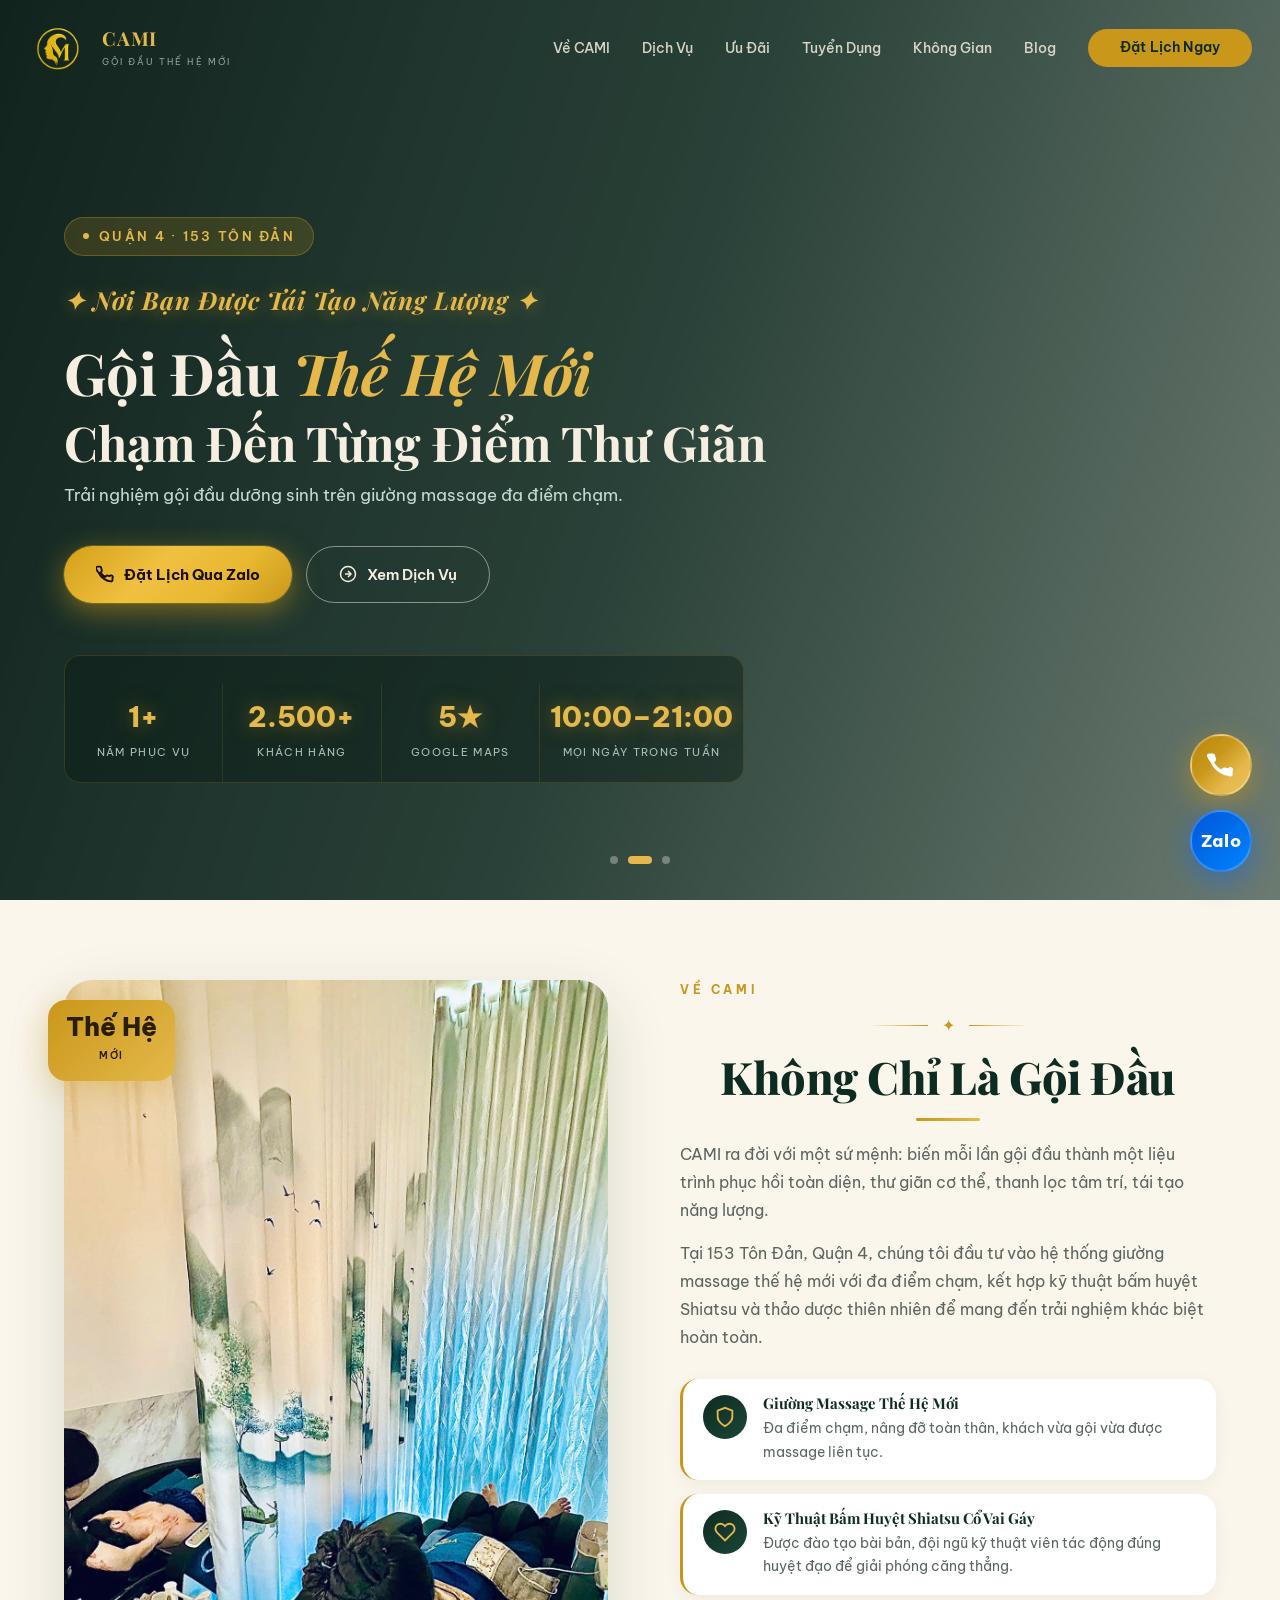
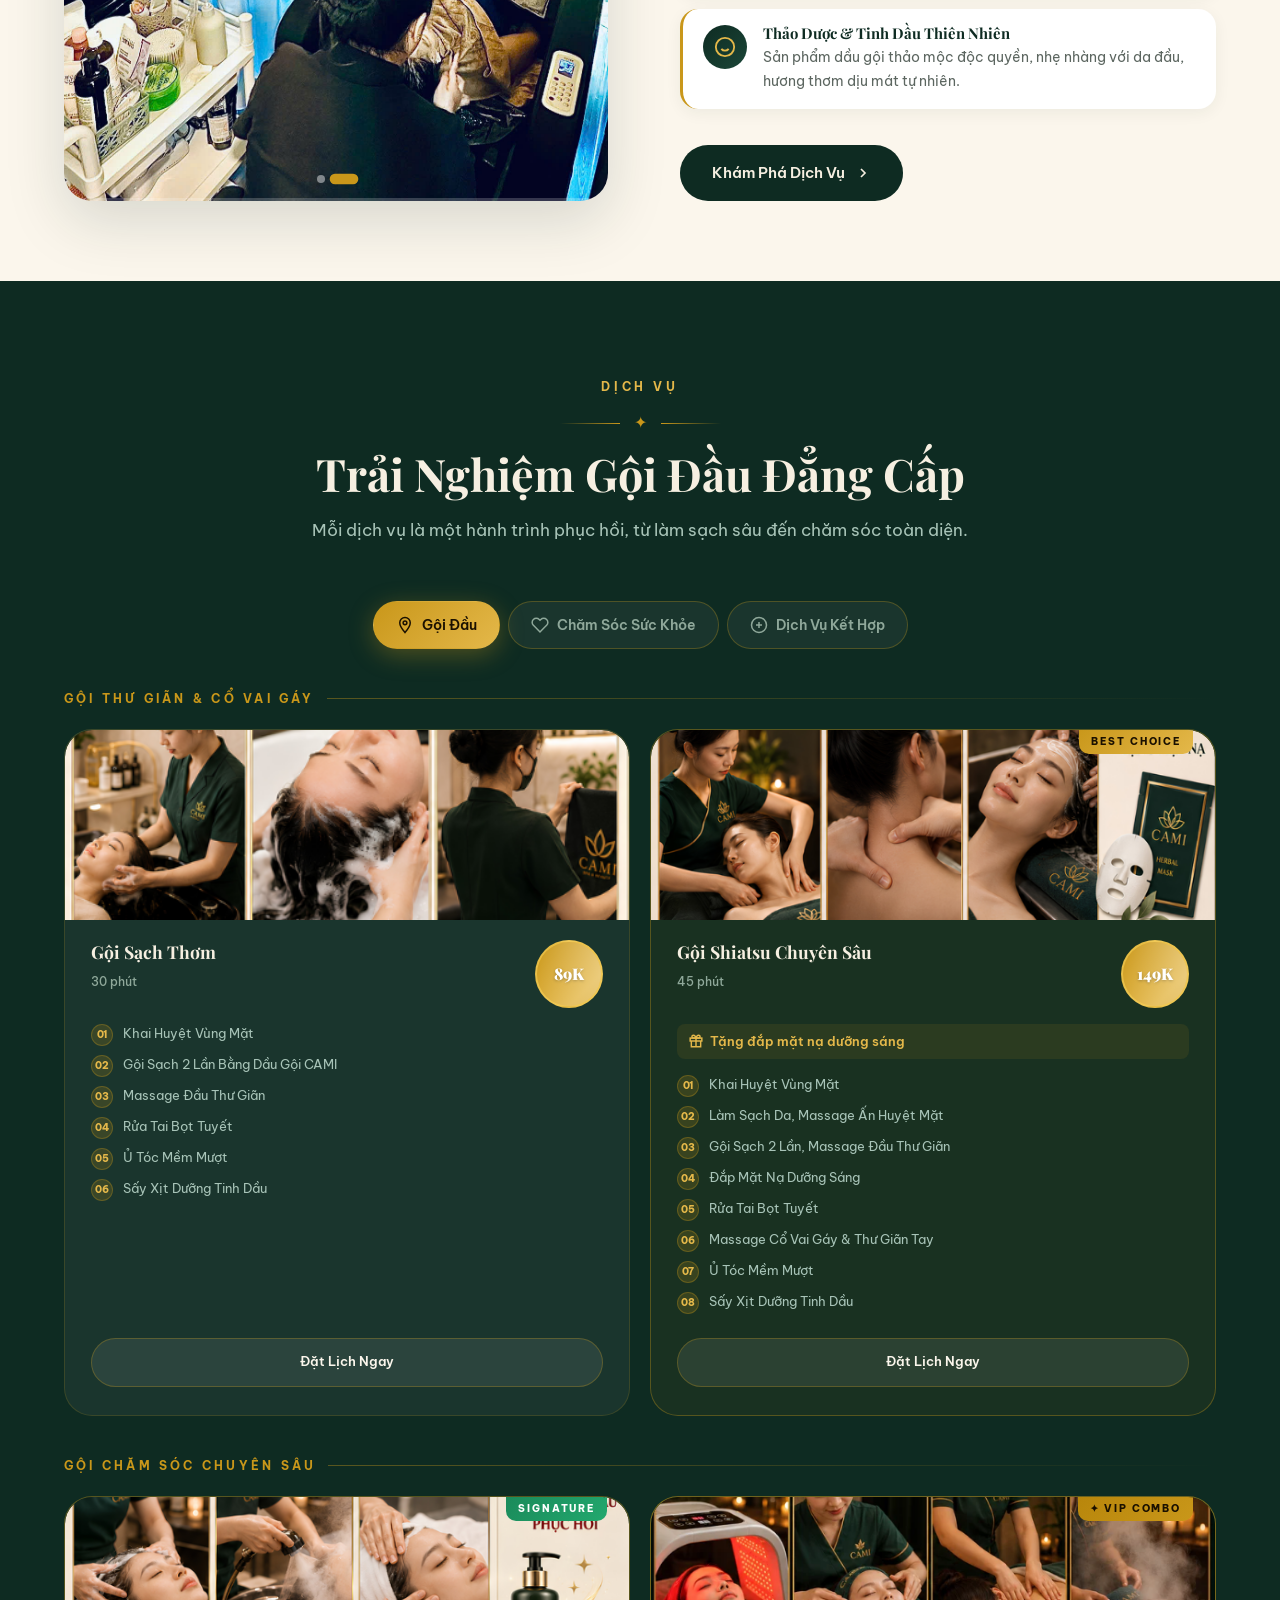
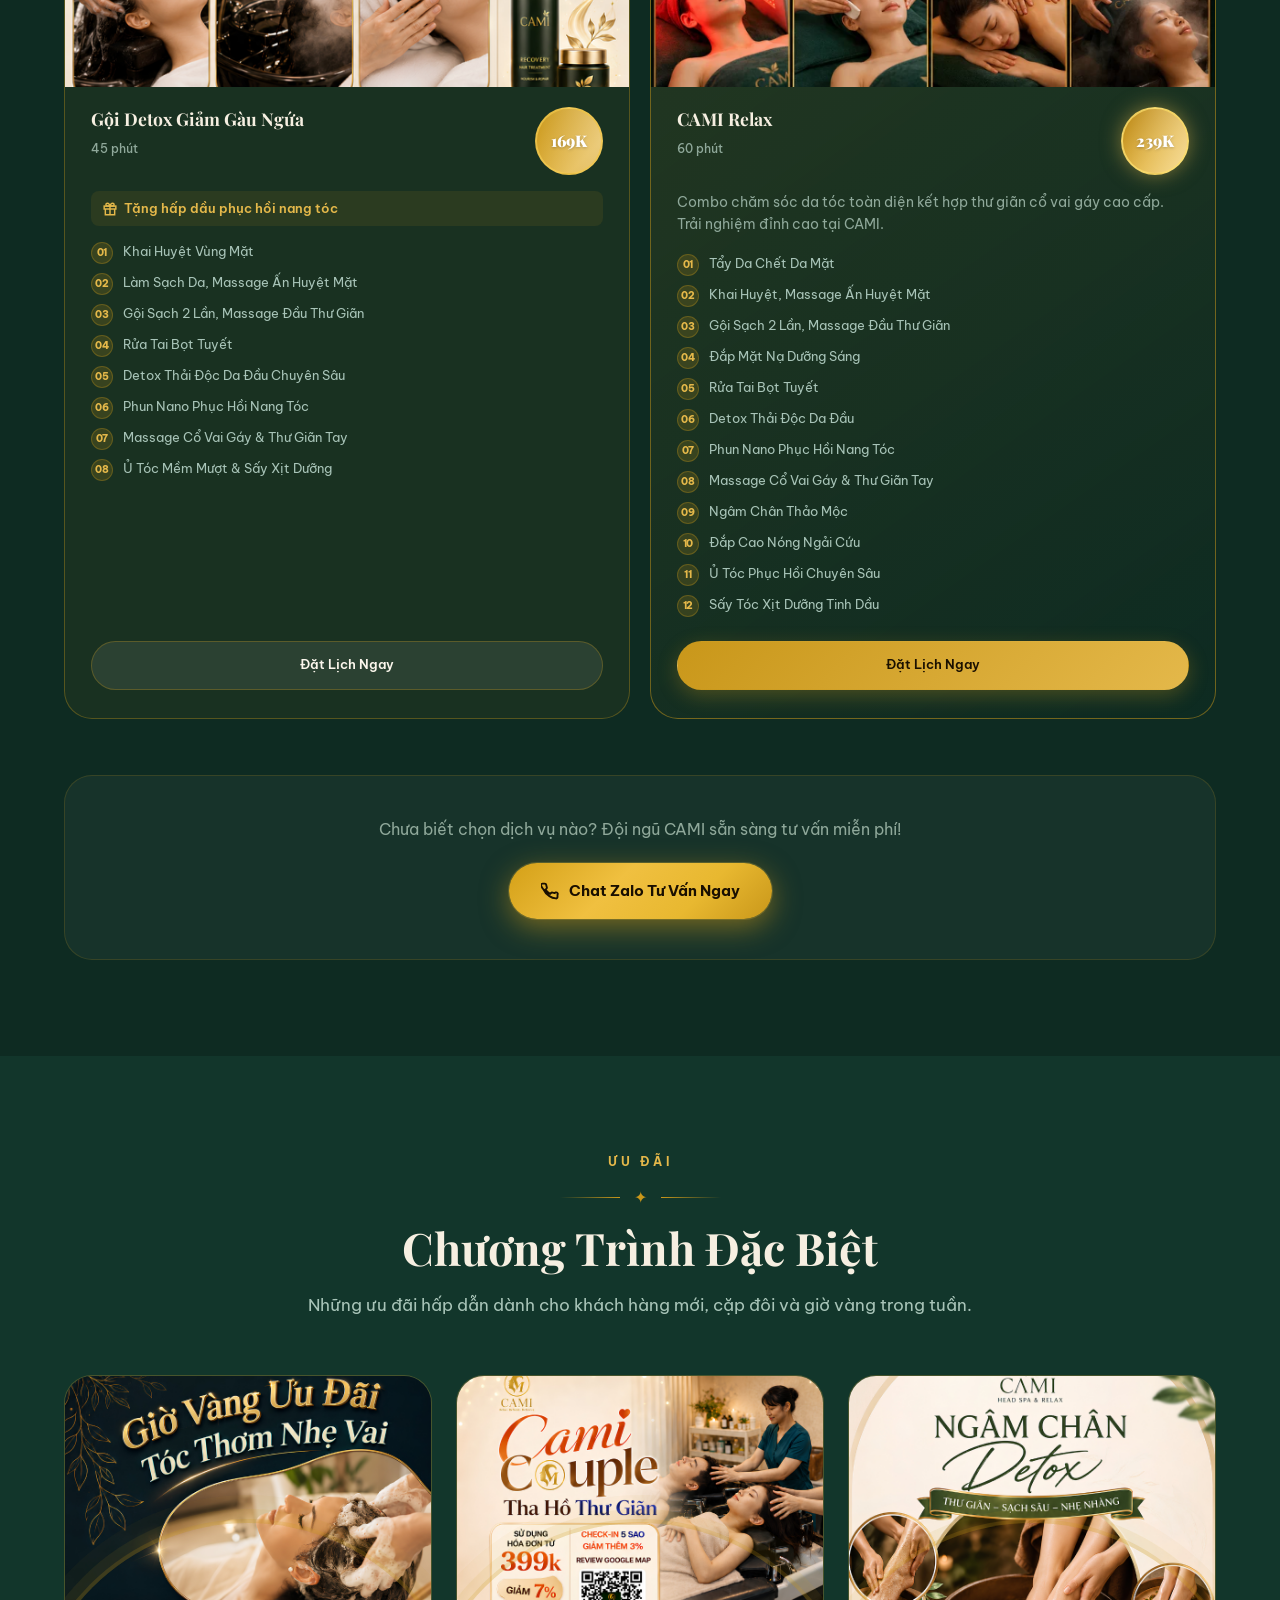
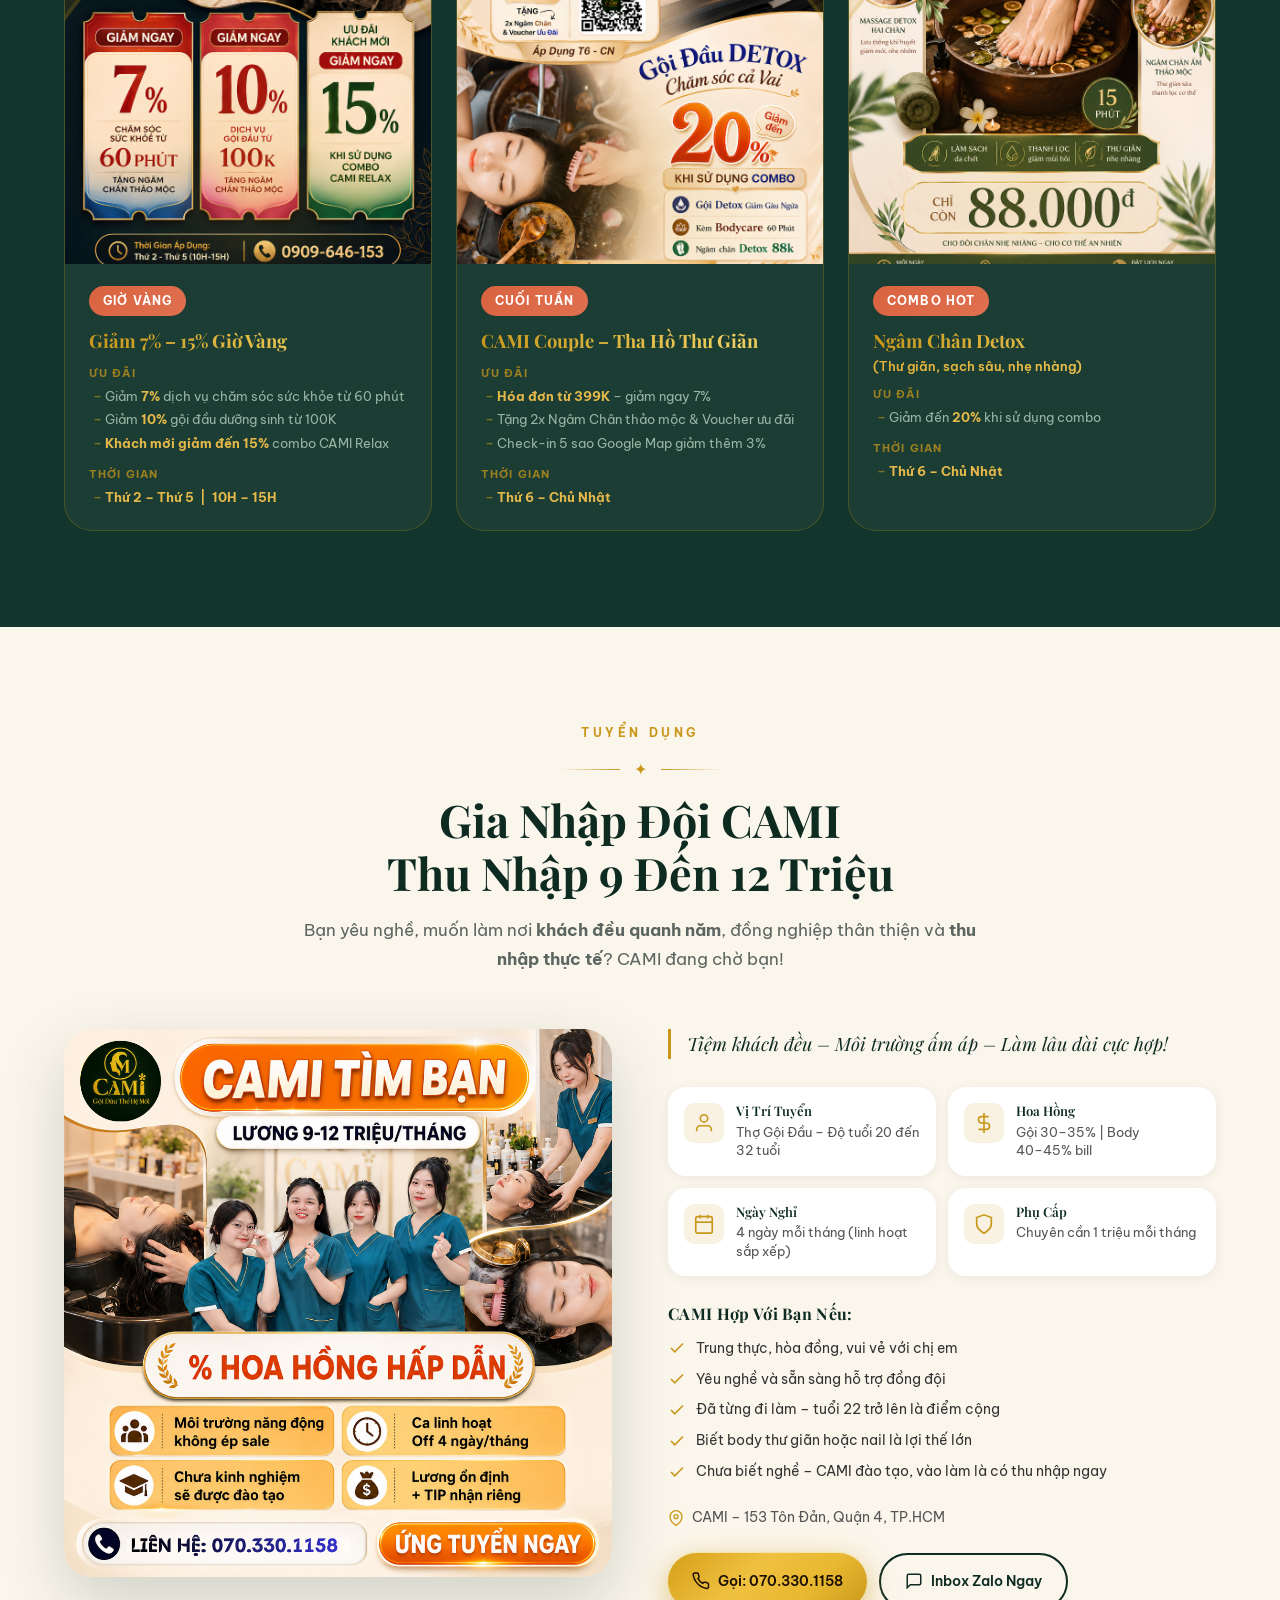
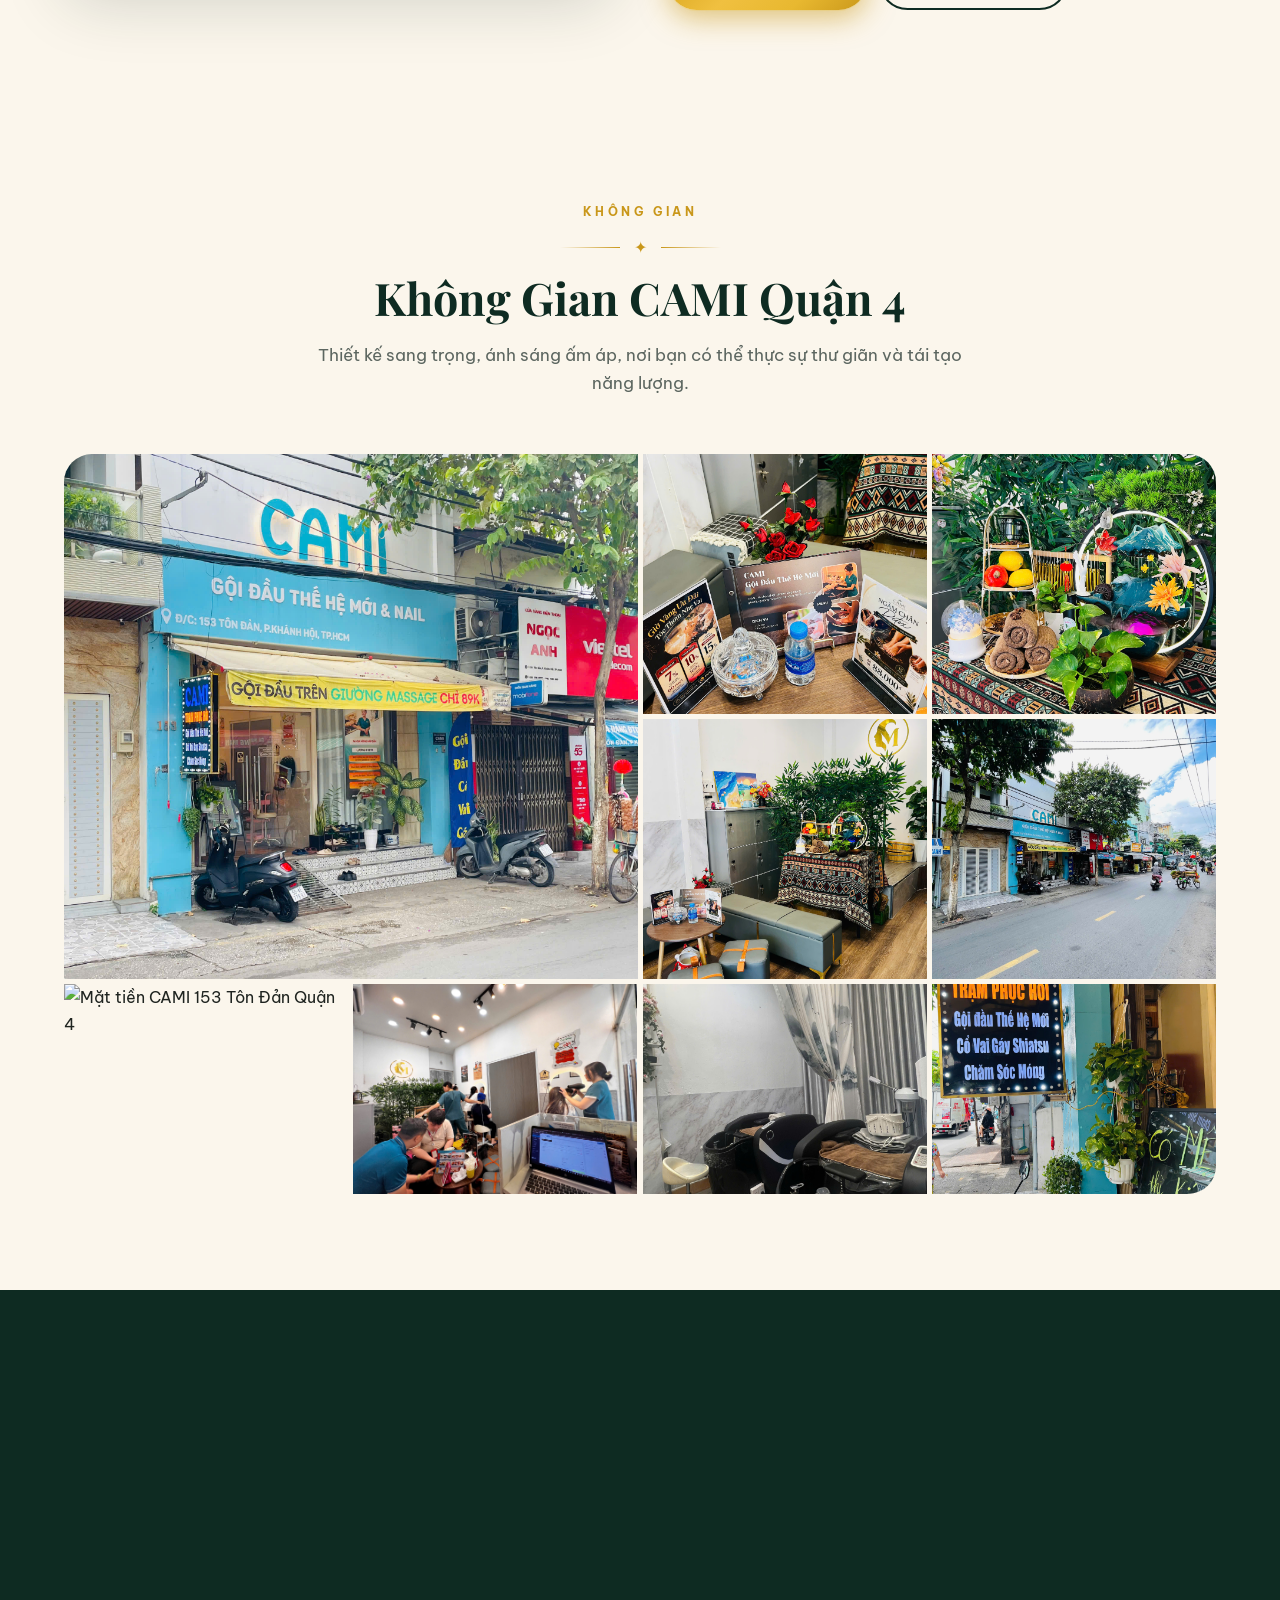
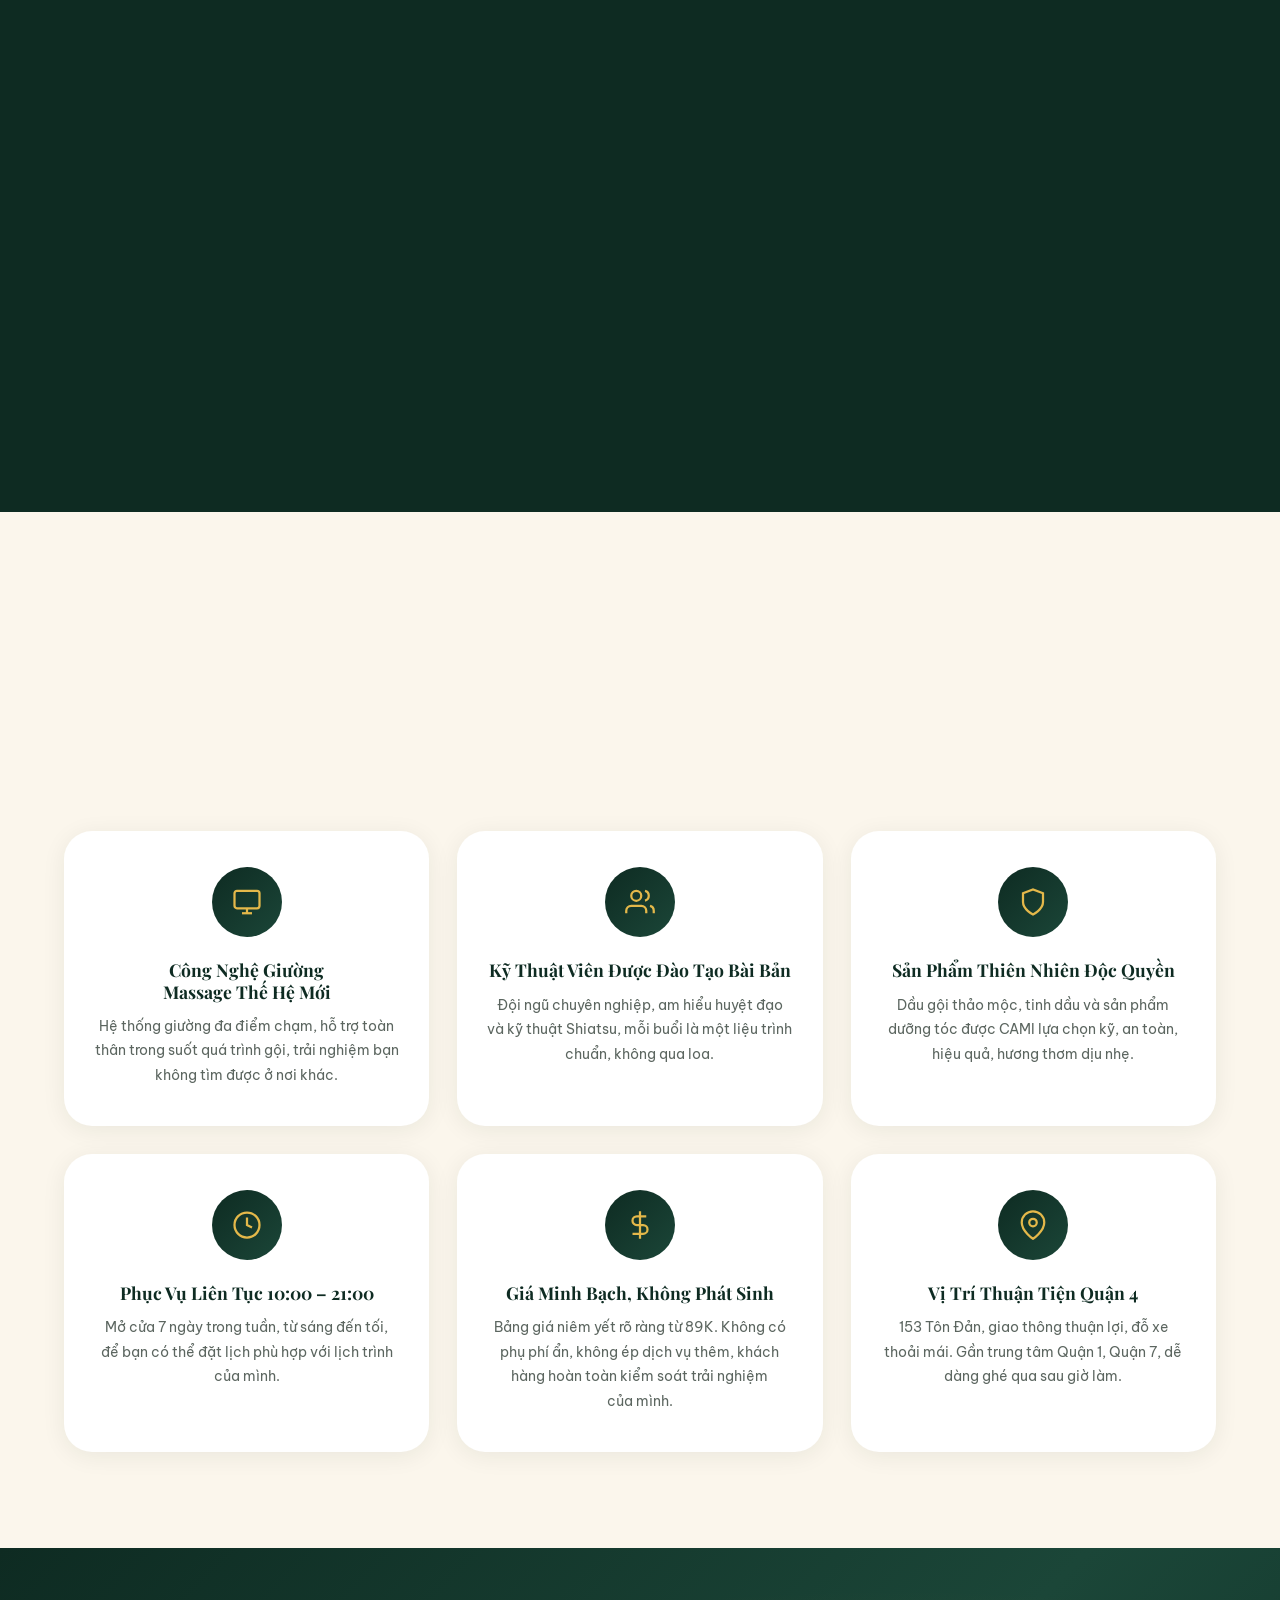
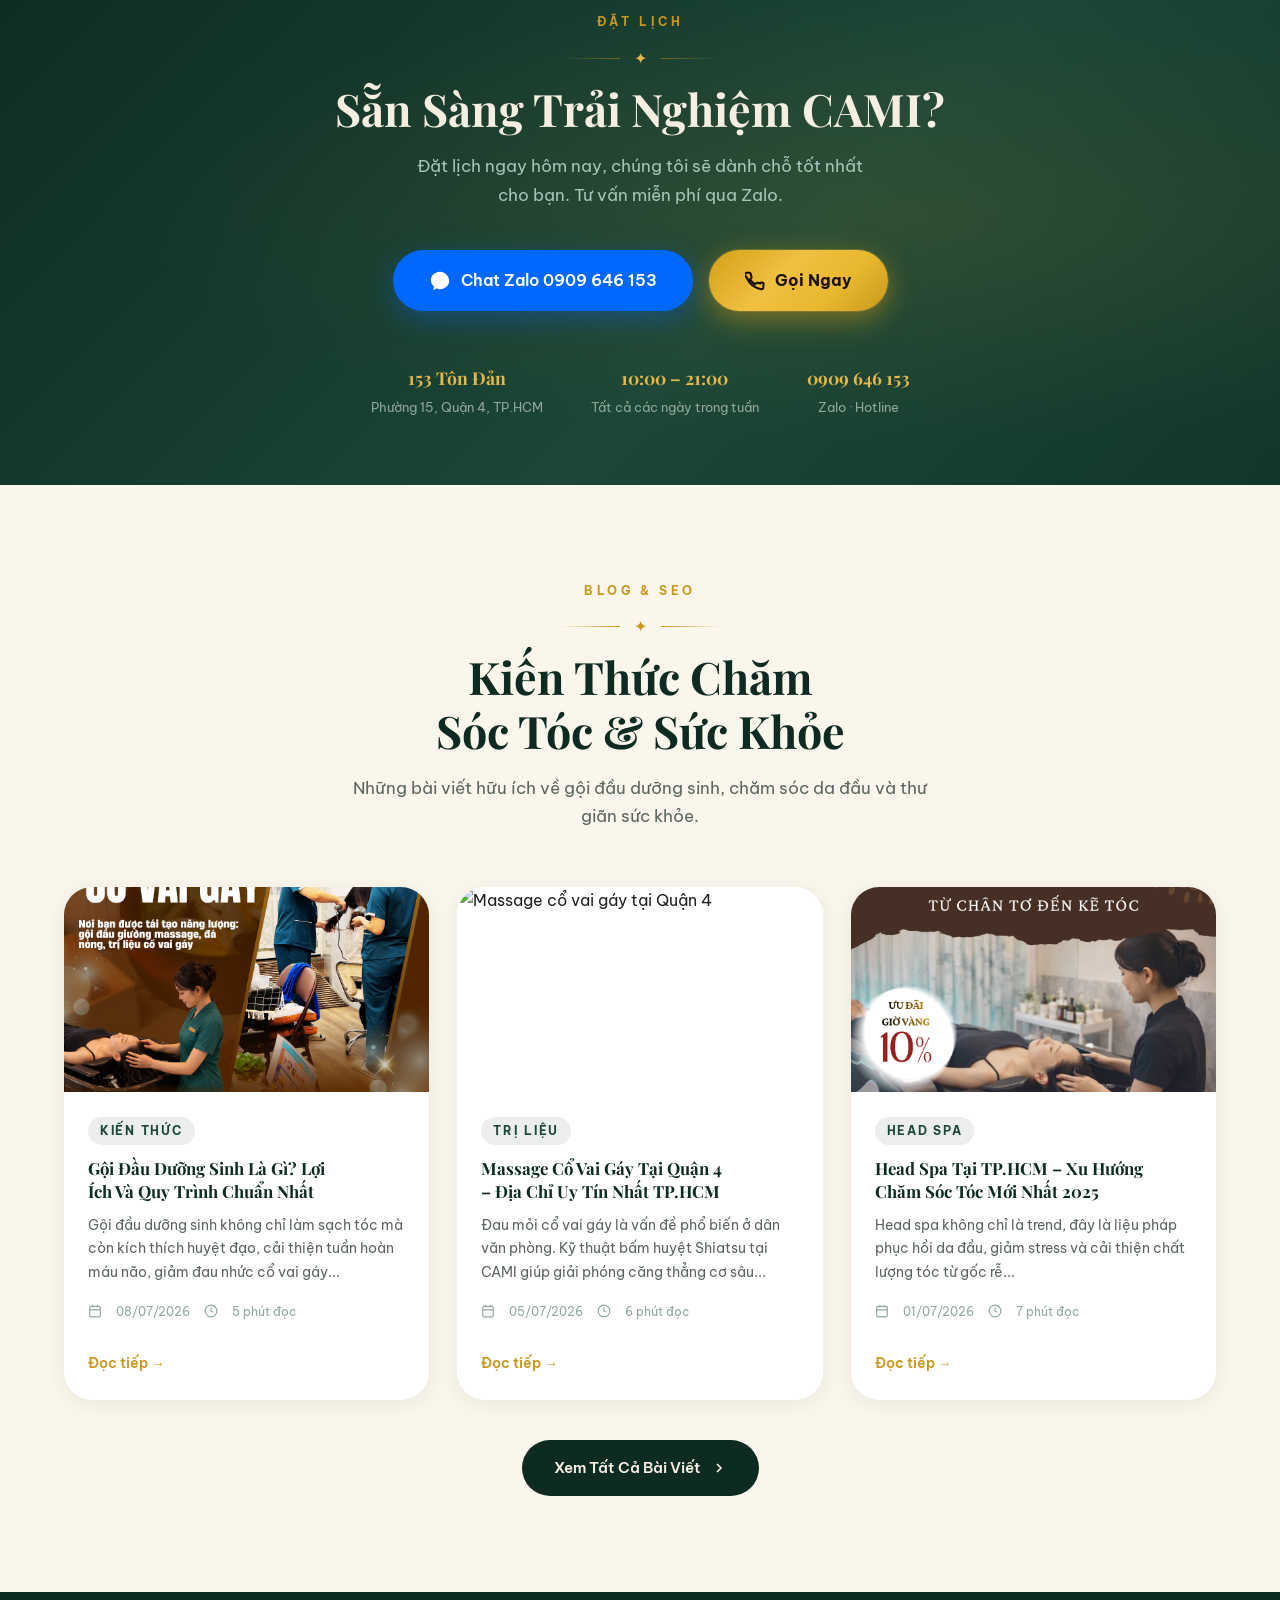
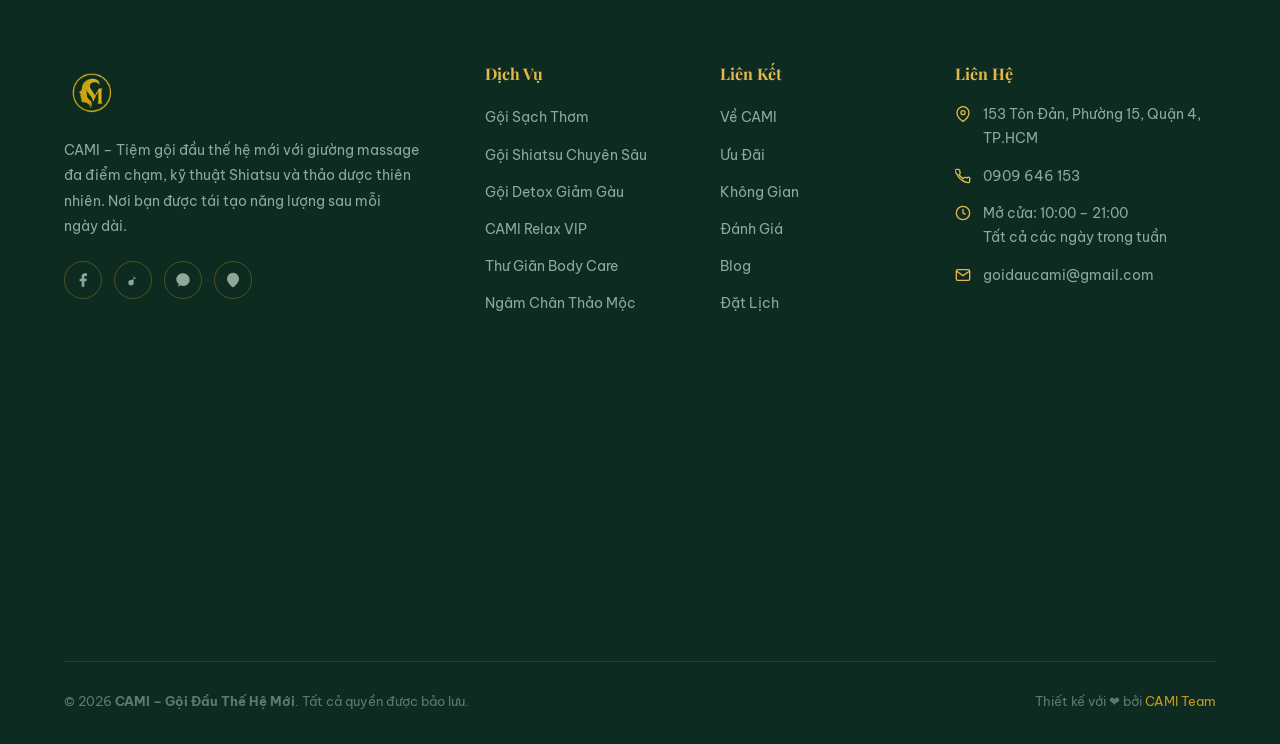
==== commit 4eaf5993: "fix: sửa lỗi hiển thị mobile - chữ chìm, nút bị che, text mồ côi, navbar hover - Sửa hiệu ứng scroll" ====
--- a/index.html
+++ b/index.html
@@ -582,9 +582,9 @@
           <ul class="offer-list">
             <li><b class="ol-label">Ưu đãi</b>
               <ul>
-                <li>Giảm <strong class="offer-highlight">7%</strong> dịch vụ chăm sóc sức khỏe từ 60 phút</li>
+                <li>Giảm <strong class="offer-highlight">7%</strong> dịch vụ chăm sóc sức khỏe từ 60&nbsp;phút</li>
                 <li>Giảm <strong class="offer-highlight">10%</strong> gội đầu dưỡng sinh từ 100K</li>
-                <li><strong class="offer-highlight">Khách mới giảm đến 15%</strong> combo CAMI Relax</li>
+                <li><strong class="offer-highlight">Khách mới giảm đến 15%</strong> combo CAMI&nbsp;Relax</li>
               </ul>
             </li>
             <li><b class="ol-label">Thời gian</b>
@@ -608,8 +608,8 @@
             <li><b class="ol-label">Ưu đãi</b>
               <ul>
                 <li><strong class="offer-highlight">Hóa đơn từ 399K</strong> – giảm ngay 7%</li>
-                <li>Tặng 2x Ngâm Chân thảo mộc &amp; Voucher ưu đãi</li>
-                <li>Check-in 5 sao Google Map giảm thêm 3%</li>
+                <li>Tặng 2x Ngâm Chân thảo mộc &amp; Voucher ưu&nbsp;đãi</li>
+                <li>Check-in 5 sao Google Map giảm thêm&nbsp;3%</li>
               </ul>
             </li>
             <li><b class="ol-label">Thời gian</b>
@@ -654,7 +654,7 @@
     <div class="sec-head recruit-reveal" style="--rr-delay:0s;">
       <span class="eyebrow">Tuyển Dụng</span>
       <div class="orn"><span></span><i>✦</i><span></span></div>
-      <h2>Gia Nhập Đội CAMI – Thu Nhập 9–12 Triệu</h2>
+      <h2>Gia Nhập Đội CAMI<br>Thu Nhập 9 Đến 12 Triệu</h2>
       <p>Bạn yêu nghề, muốn làm nơi <strong>khách đều quanh năm</strong>, đồng nghiệp thân thiện và <strong>thu nhập thực tế</strong>? CAMI đang chờ bạn!</p>
     </div>
 
@@ -688,7 +688,7 @@
             </div>
             <div>
               <h4>Hoa Hồng</h4>
-              <p>Gội 30–35% | Body 40–45% bill</p>
+              <p>Gội 30–35% | Body 40–45%&nbsp;bill</p>
             </div>
           </div>
           <div class="rdt-card">
@@ -724,7 +724,7 @@
             </li>
             <li>
               <svg width="18" height="18" viewBox="0 0 24 24" fill="none" stroke="currentColor" stroke-width="2.2"><polyline points="20 6 9 17 4 12"/></svg>
-              Đã từng đi làm – tuổi 22 trở lên là điểm cộng
+              Đã từng đi làm – tuổi 22 trở lên là điểm&nbsp;cộng
             </li>
             <li>
               <svg width="18" height="18" viewBox="0 0 24 24" fill="none" stroke="currentColor" stroke-width="2.2"><polyline points="20 6 9 17 4 12"/></svg>
@@ -979,7 +979,7 @@
       <span class="eyebrow">Đặt Lịch</span>
       <div class="orn"><span style="background:linear-gradient(90deg,transparent,rgba(201,151,26,.5))"></span><i style="color:var(--gold2)">✦</i><span style="background:linear-gradient(90deg,rgba(201,151,26,.5),transparent)"></span></div>
       <h2>Sẵn Sàng Trải Nghiệm CAMI?</h2>
-      <p>Đặt lịch ngay hôm nay, chúng tôi sẽ dành chỗ tốt nhất cho bạn. Tư vấn miễn phí qua Zalo.</p>
+      <p>Đặt lịch ngay hôm nay, chúng tôi sẽ dành chỗ tốt nhất cho&nbsp;bạn. Tư vấn miễn phí qua Zalo.</p>
       <div class="booking-actions">
         <a href="https://zalo.me/0909646153" target="_blank" rel="noopener" class="btn btn-zalo" style="font-size:1rem; padding:17px 36px;">
           <svg width="22" height="22" viewBox="0 0 24 24" fill="white"><path d="M12 2C6.48 2 2 6.03 2 11c0 2.88 1.4 5.47 3.59 7.19L4.5 22l3.93-1.97C9.5 20.64 10.73 21 12 21c5.52 0 10-4.03 10-9S17.52 2 12 2z"/></svg>
@@ -1015,7 +1015,7 @@
       <span class="eyebrow">Blog & SEO</span>
       <div class="orn"><span></span><i>✦</i><span></span></div>
       <h2>Kiến Thức Chăm Sóc Tóc & Sức Khỏe</h2>
-      <p>Những bài viết hữu ích về gội đầu dưỡng sinh, chăm sóc da đầu và thư giãn sức khỏe.</p>
+      <p>Những bài viết hữu ích về gội đầu dưỡng sinh, chăm sóc da đầu và thư giãn sức&nbsp;khỏe.</p>
     </div>
 
     <div class="blog-grid">
--- a/css/style.css
+++ b/css/style.css
@@ -31,7 +31,8 @@
   line-height: 1.7;
   overflow-x: hidden;
 }
-h1,h2,h3,h4 { font-family: 'Playfair Display', serif; line-height: 1.2; }
+h1,h2,h3,h4 { font-family: 'Playfair Display', serif; line-height: 1.2; text-wrap: balance; }
+p { text-wrap: pretty; }
 a { text-decoration: none; color: inherit; }
 img { display: block; max-width: 100%; height: auto; }
 ul { list-style: none; }
@@ -144,23 +145,35 @@
 .nav-links {
   display: flex; align-items: center; gap: 32px;
 }
-.nav-links a {
+.nav-links a:not(.nav-cta) {
   color: rgba(246,239,225,.85); font-size: .88rem; font-weight: 500;
   position: relative; padding: 4px 0;
-  transition: color .3s;
-}
-.nav-links a::after {
+  transition: color .4s ease-in-out;
+}
+.nav-links a:not(.nav-cta)::after {
   content: ''; position: absolute; left: 0; bottom: -2px;
-  width: 0; height: 1.5px; background: var(--gold2); transition: width .3s;
-}
-.nav-links a:hover { color: var(--cream); }
-.nav-links a:hover::after { width: 100%; }
-.nav-cta {
-  background: linear-gradient(135deg, var(--gold), var(--gold2));
-  color: #2a1e02; padding: 10px 22px; border-radius: 50px;
-  font-weight: 600; font-size: .85rem; transition: var(--transition);
-}
-.nav-cta:hover { transform: translateY(-2px); box-shadow: var(--shadow-gold); }
+  width: 100%; height: 1px; background: #C9971A;
+  opacity: 0; transform: scaleX(.85); transform-origin: left;
+  transition: opacity .4s ease-in-out, transform .4s ease-in-out;
+}
+.nav-links a:not(.nav-cta):hover { color: #C9971A; }
+.nav-links a:not(.nav-cta):hover::after { opacity: 1; transform: scaleX(1); }
+
+.nav-links a.nav-cta {
+  display: inline-flex; align-items: center; justify-content: center;
+  background: #C9971A;
+  color: var(--green) !important; padding: 12px 32px; border-radius: 50px;
+  font-weight: 600; font-size: .85rem; letter-spacing: .01em;
+  white-space: nowrap; line-height: 1;
+  transition: box-shadow .4s ease-in-out, transform .4s ease-in-out, background .4s ease-in-out;
+  box-shadow: 0 0 0 0 rgba(201,151,26,0);
+}
+.nav-links a.nav-cta:hover {
+  color: var(--green) !important;
+  transform: translateY(-2px);
+  background: #C9971A;
+  box-shadow: 0 6px 18px rgba(201,151,26,.35), 0 0 26px 6px rgba(228,184,74,.4);
+}
 
 .burger {
   display: none; flex-direction: column; gap: 5px; padding: 6px;
@@ -1324,6 +1337,12 @@
   .section { padding: 56px 0; }
   .wrap { padding: 0 20px; }
 
+  /* Cuộn nhanh trên mobile: rút ngắn hiệu ứng fade-in để không bị "chìm" chữ giữa lúc cuộn */
+  .reveal, .reveal-left, .reveal-right,
+  .gallery-item, .recruit-reveal {
+    transition-duration: .35s !important;
+  }
+
   /* Navbar */
   .nav-links { display: none; }
   .nav-cta { display: none; }
@@ -1377,6 +1396,8 @@
   .svc-card-img { margin: -22px -20px 20px; }
   .svc-price-circle { width: 56px; height: 56px; font-size: .9rem; }
   .svc-cta { padding: 28px 20px; margin-top: 40px; }
+  /* Tránh nút "Đặt Lịch Ngay" bị nút gọi/Zalo nổi che khuất ở góc phải */
+  .svc-btn { margin-right: 56px; }
 
   /* Process */
   .process-grid { grid-template-columns: repeat(2,1fr); }
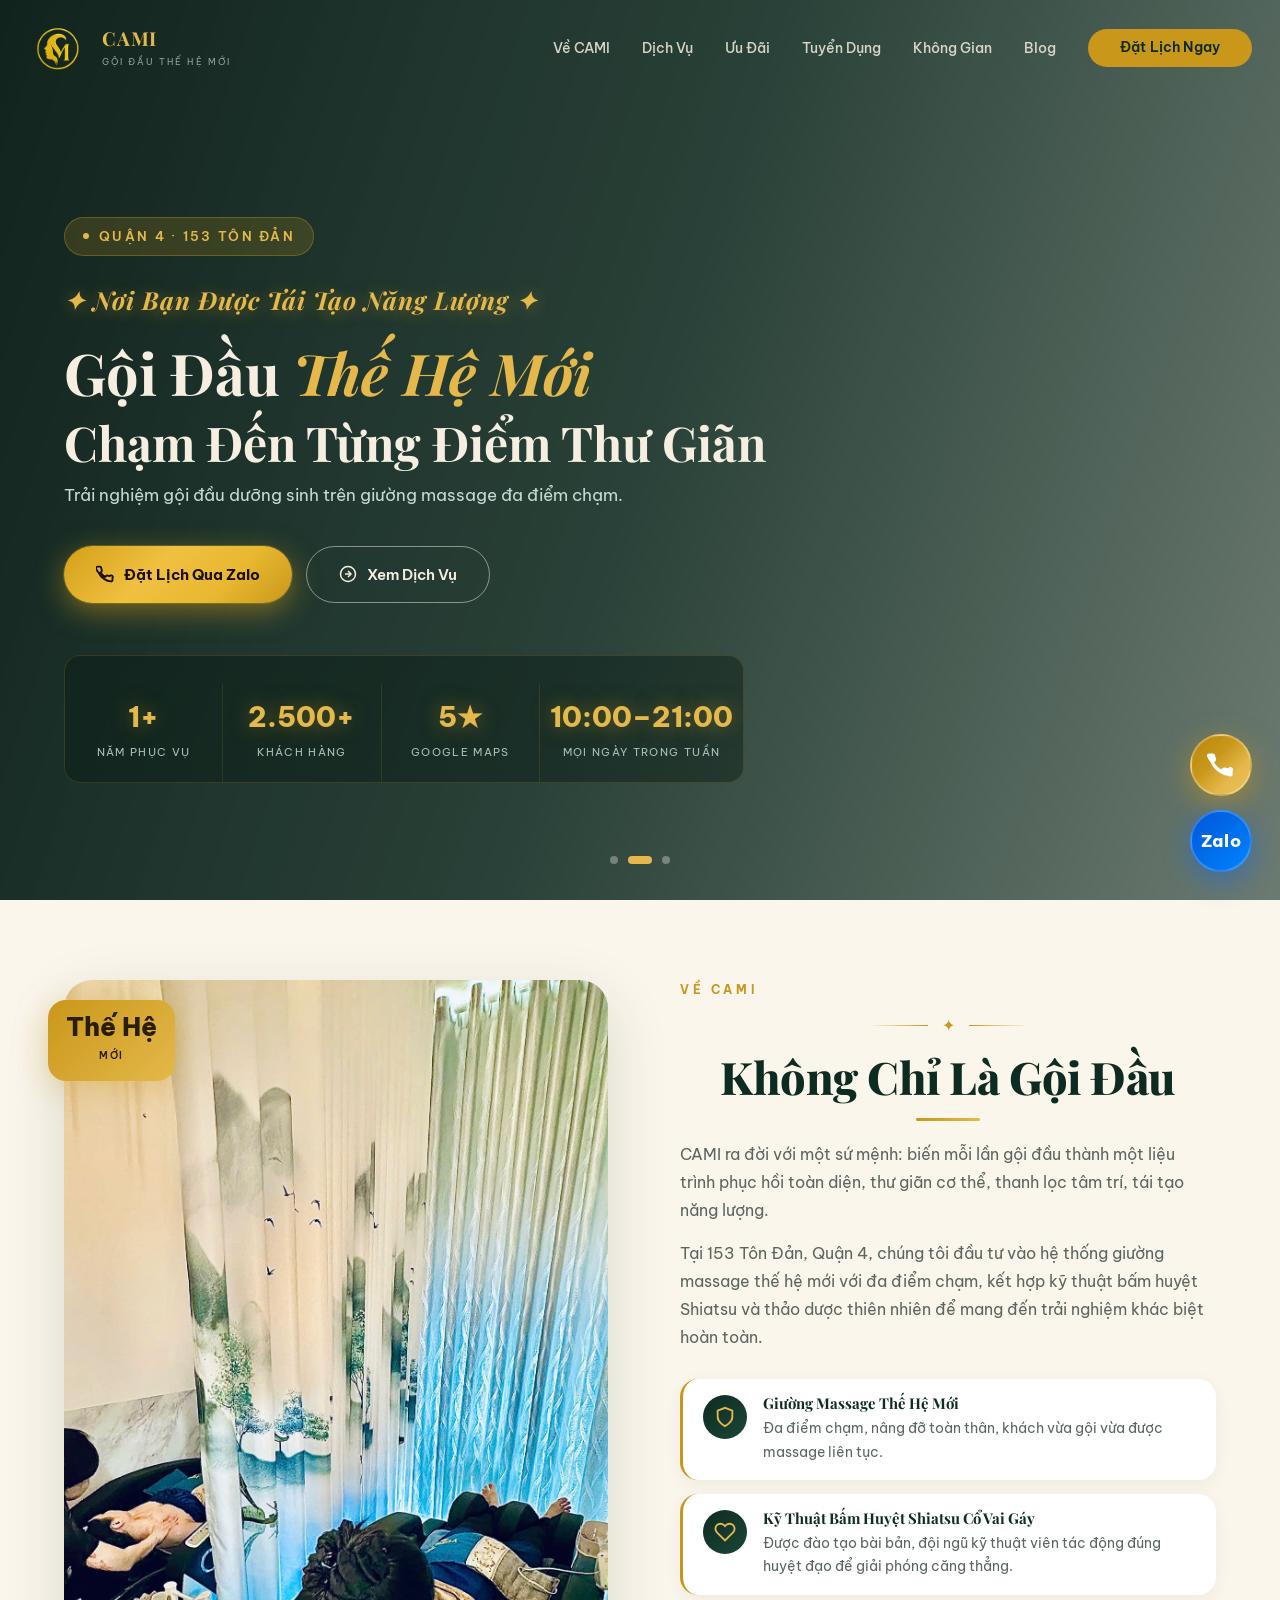
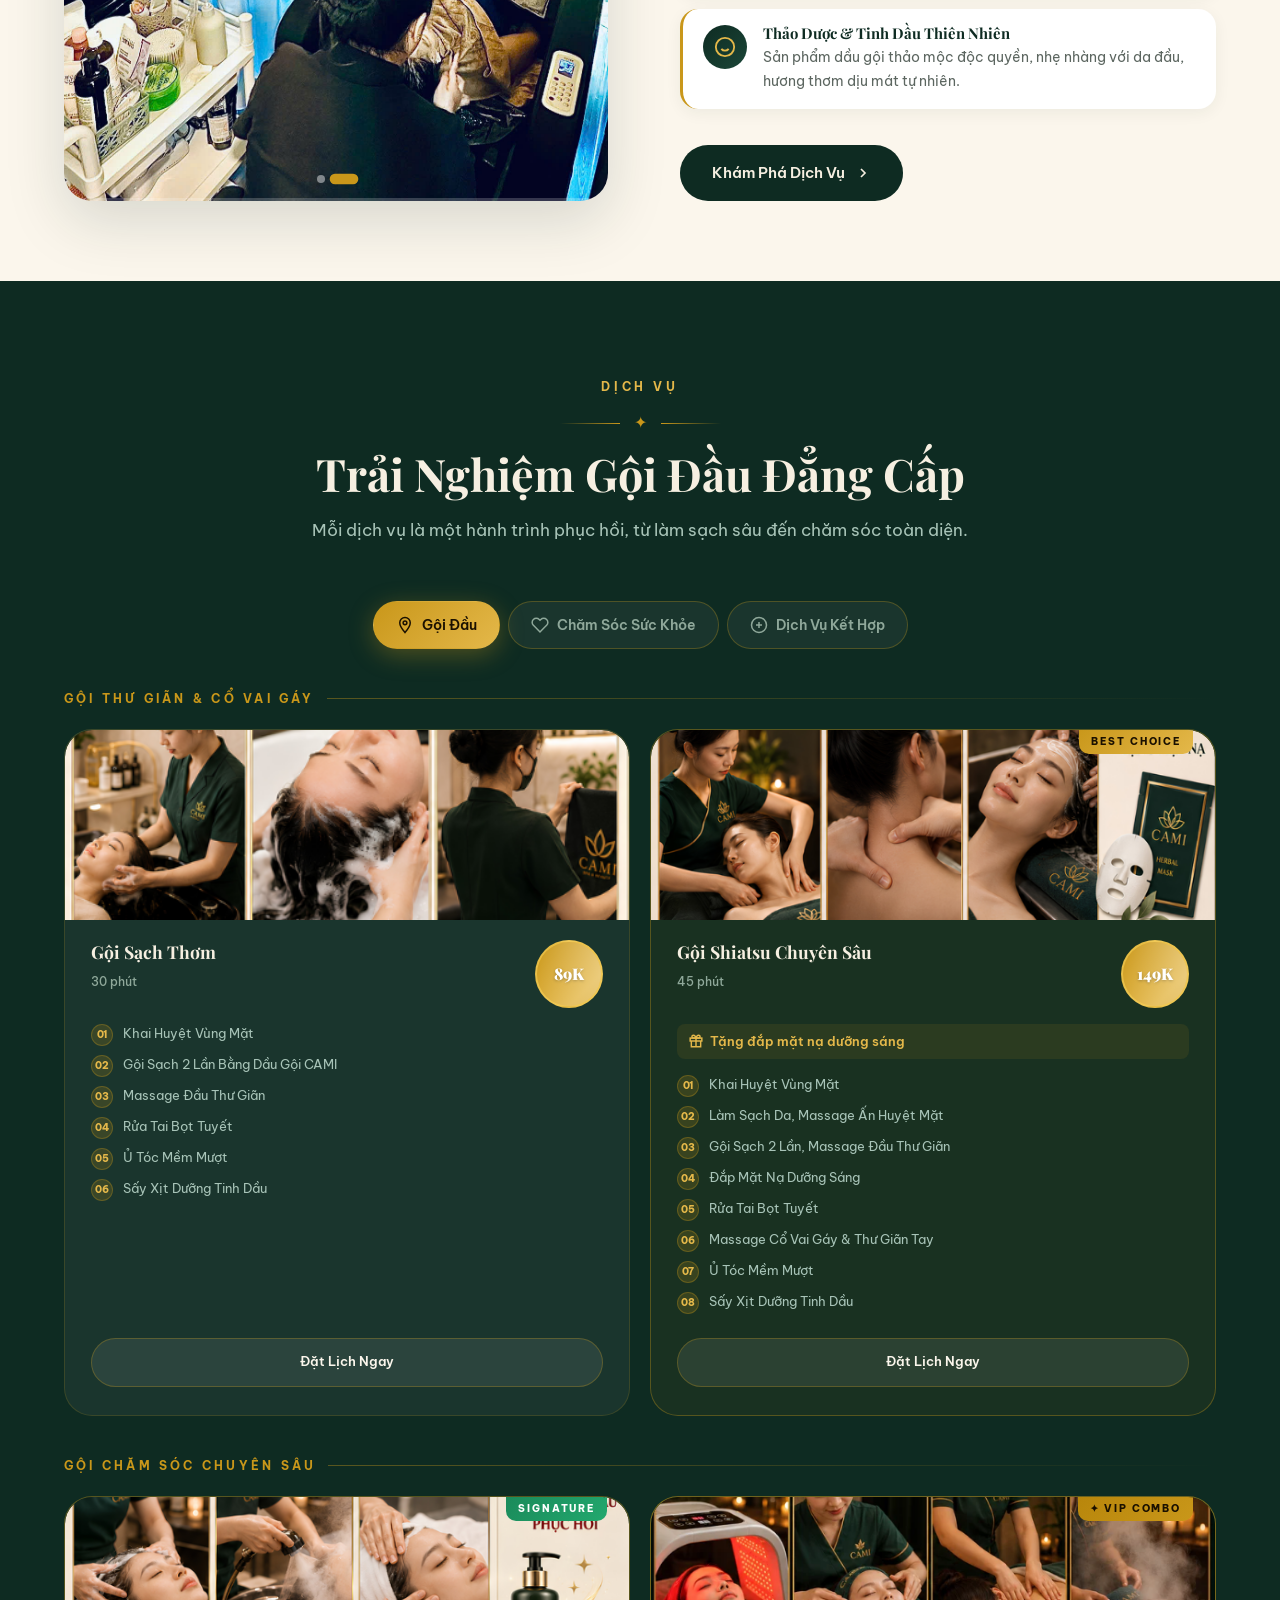
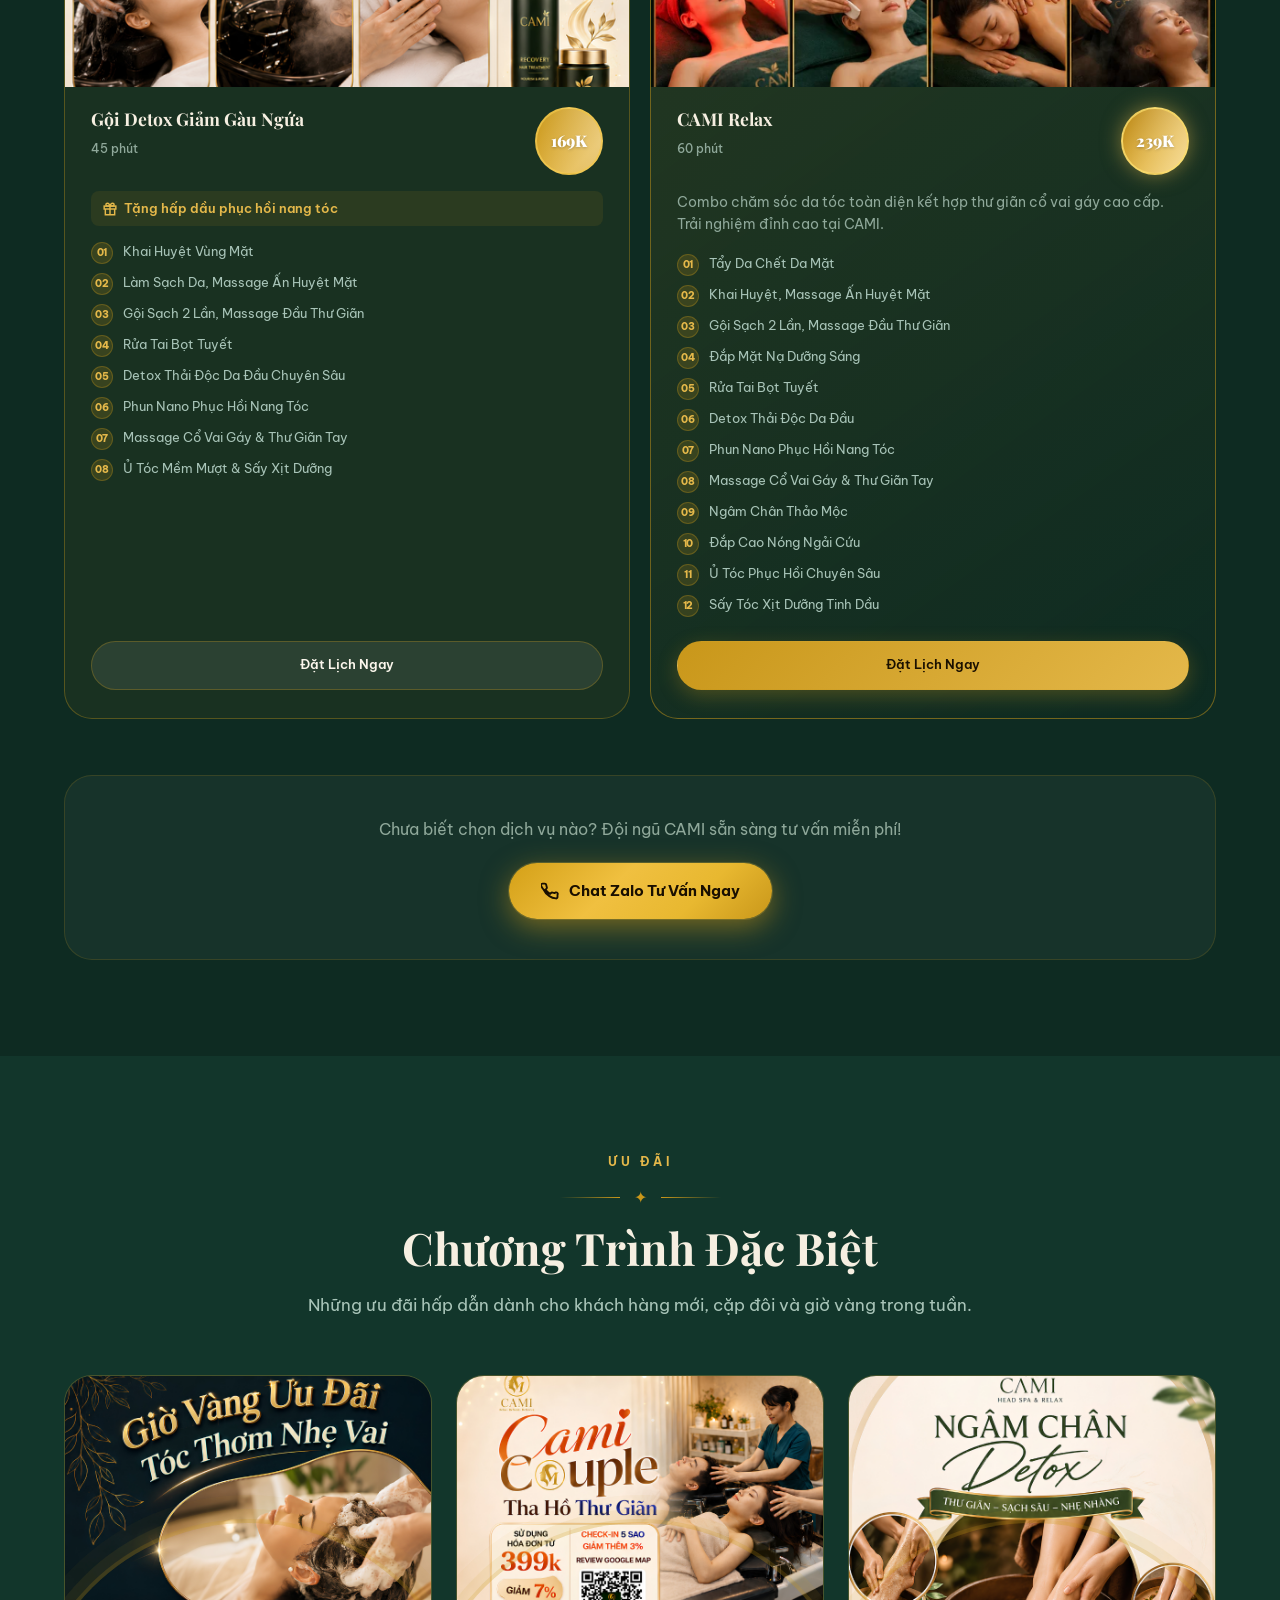
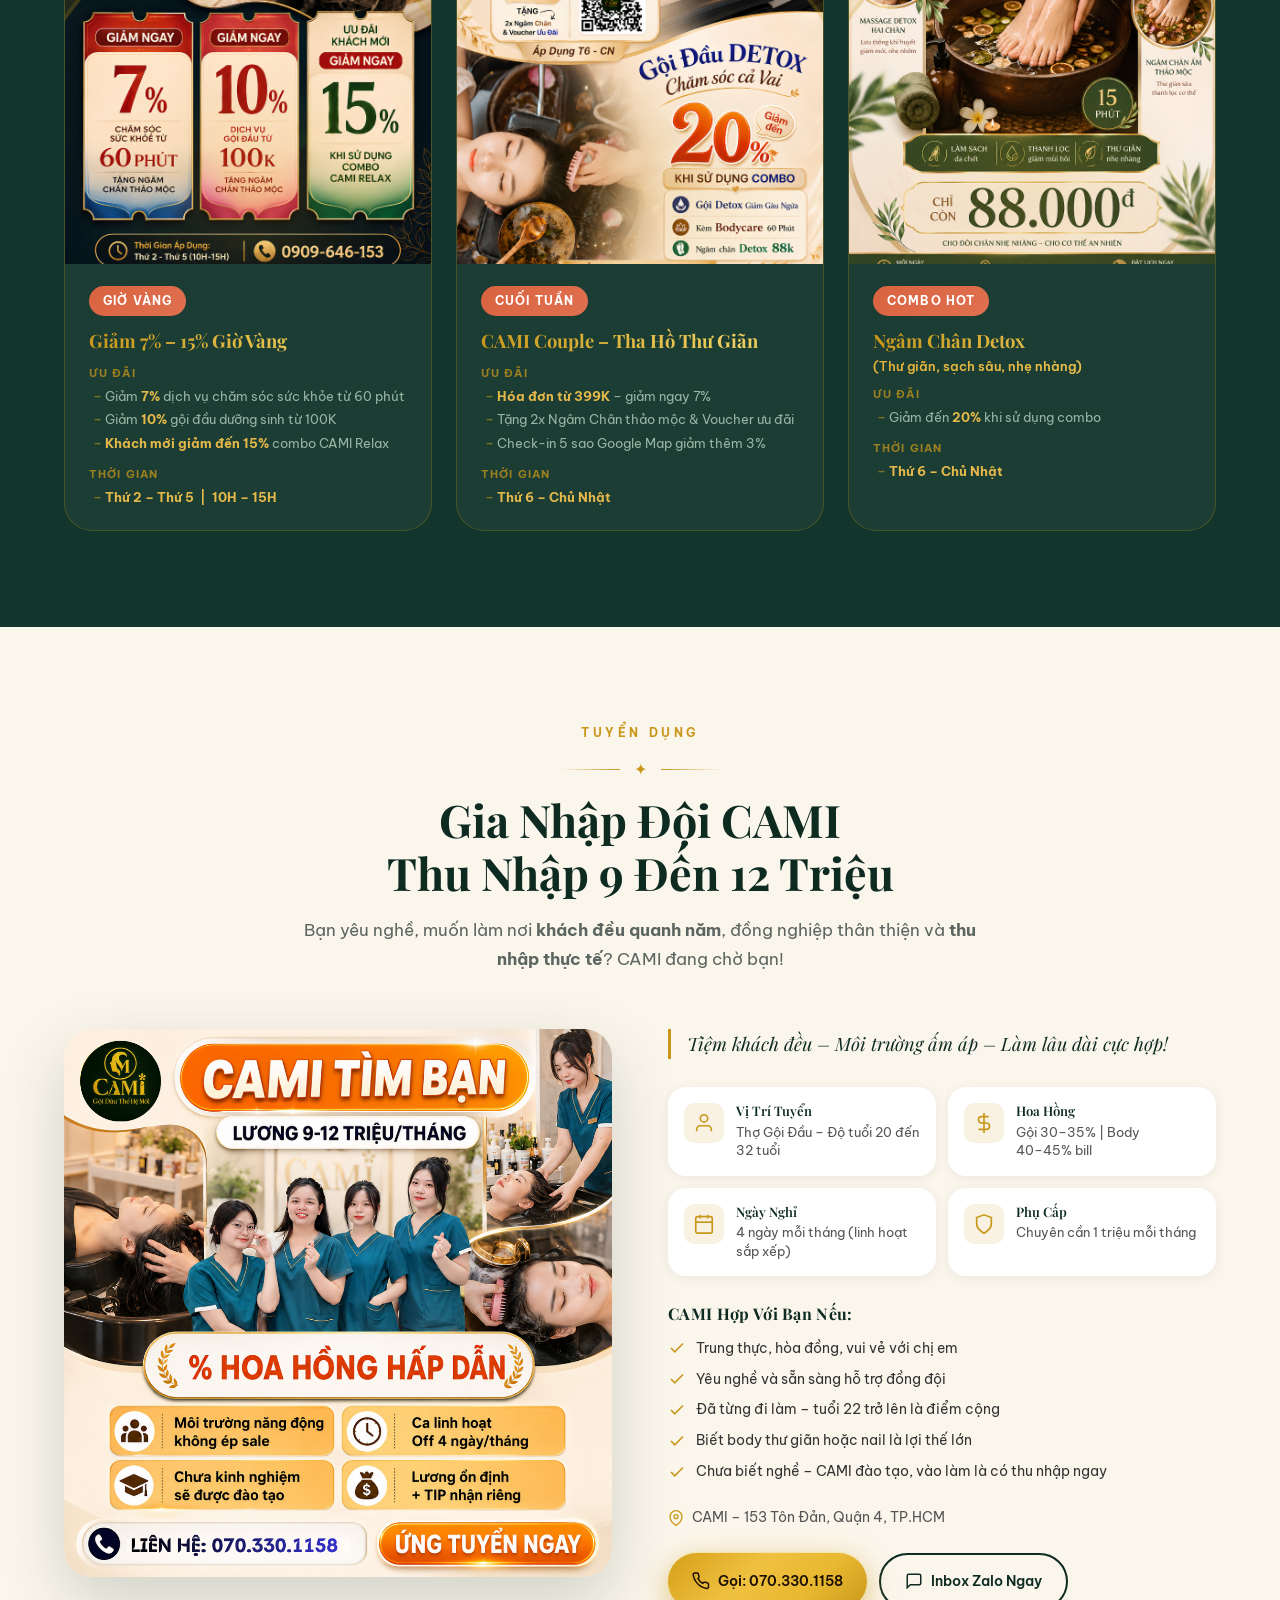
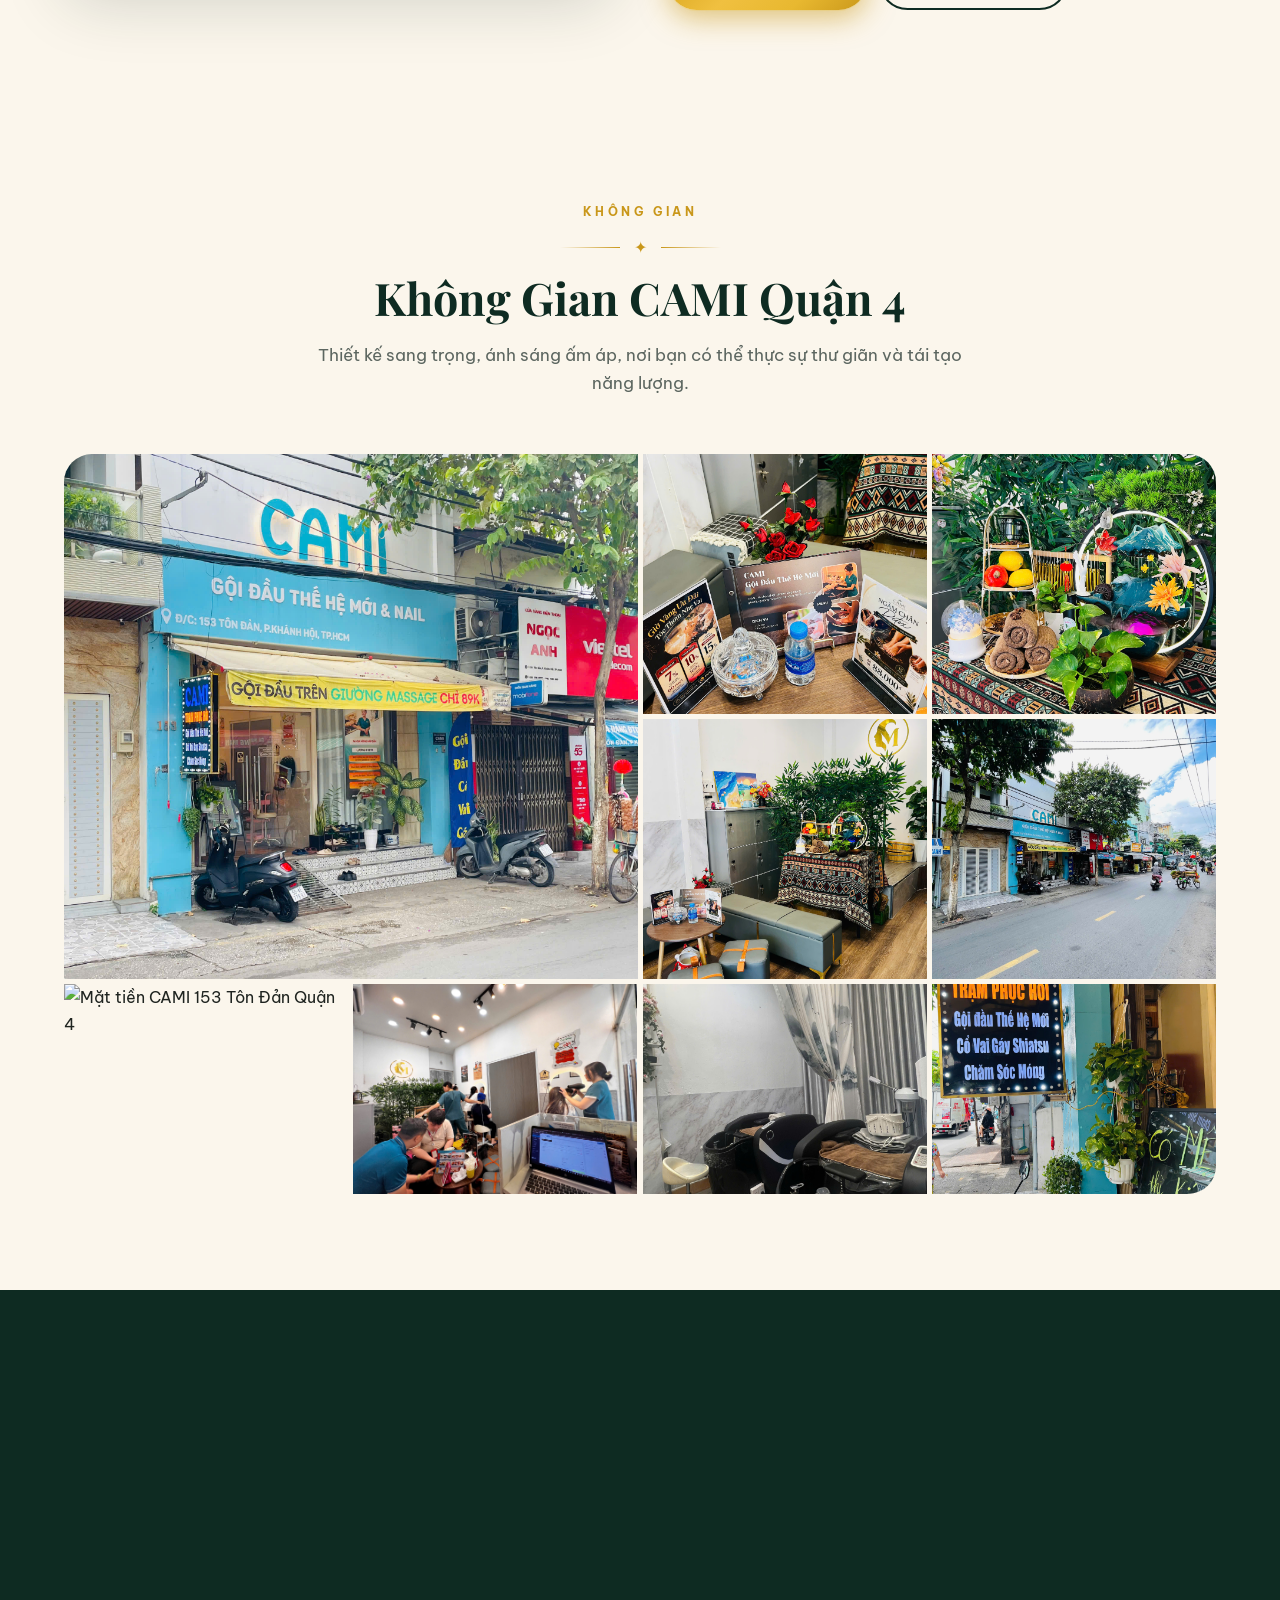
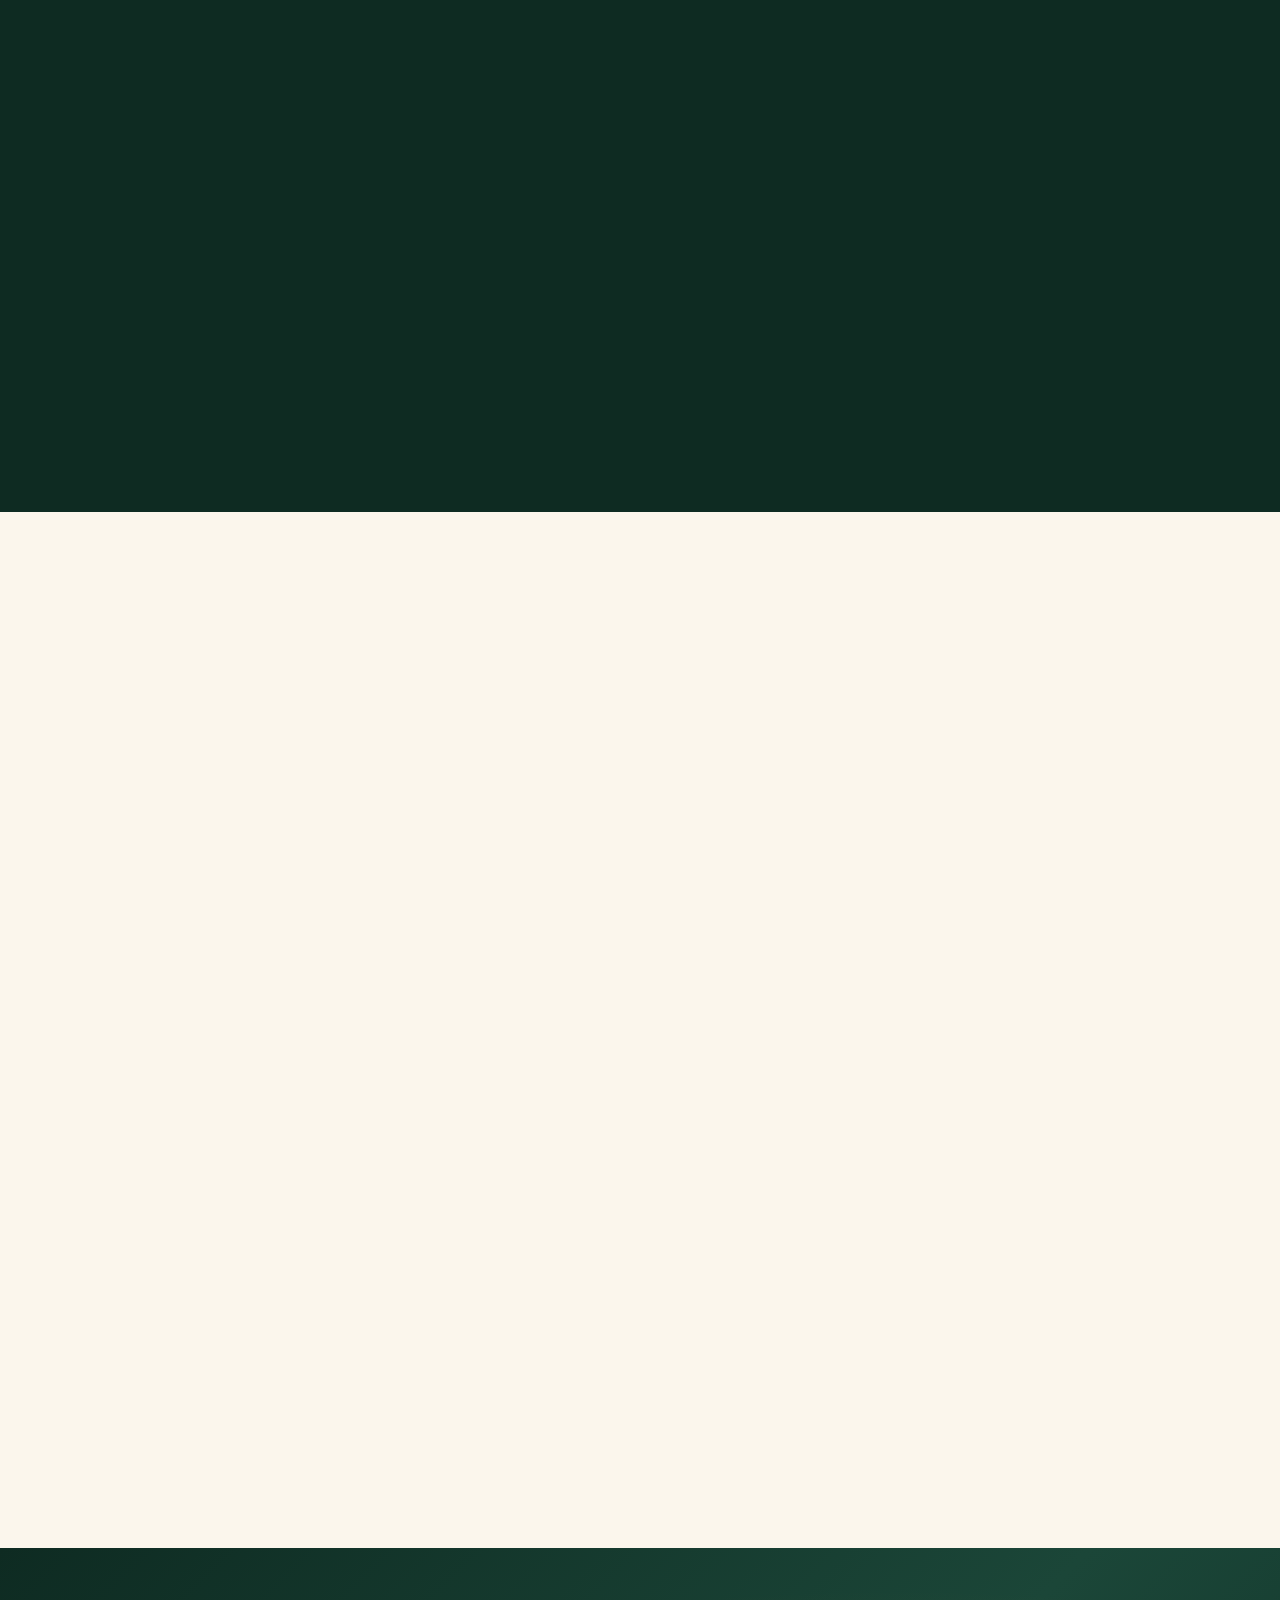
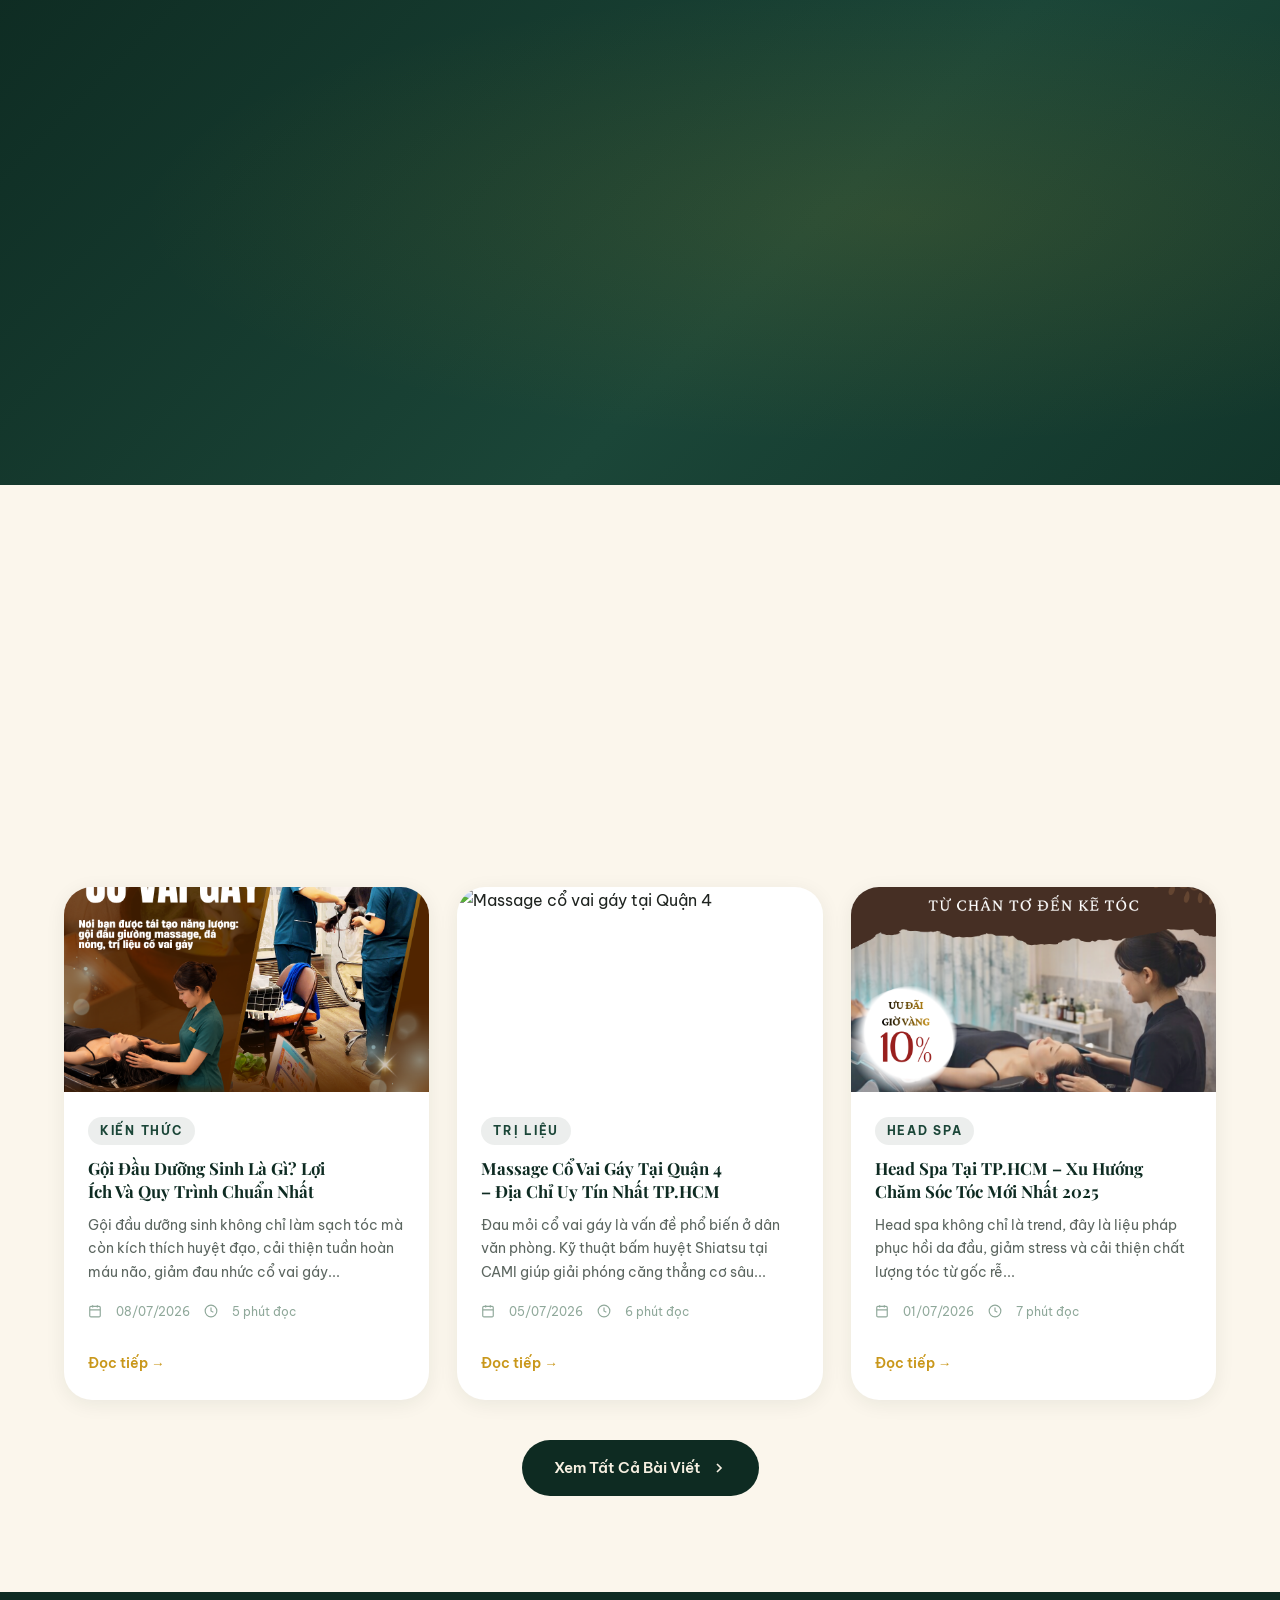
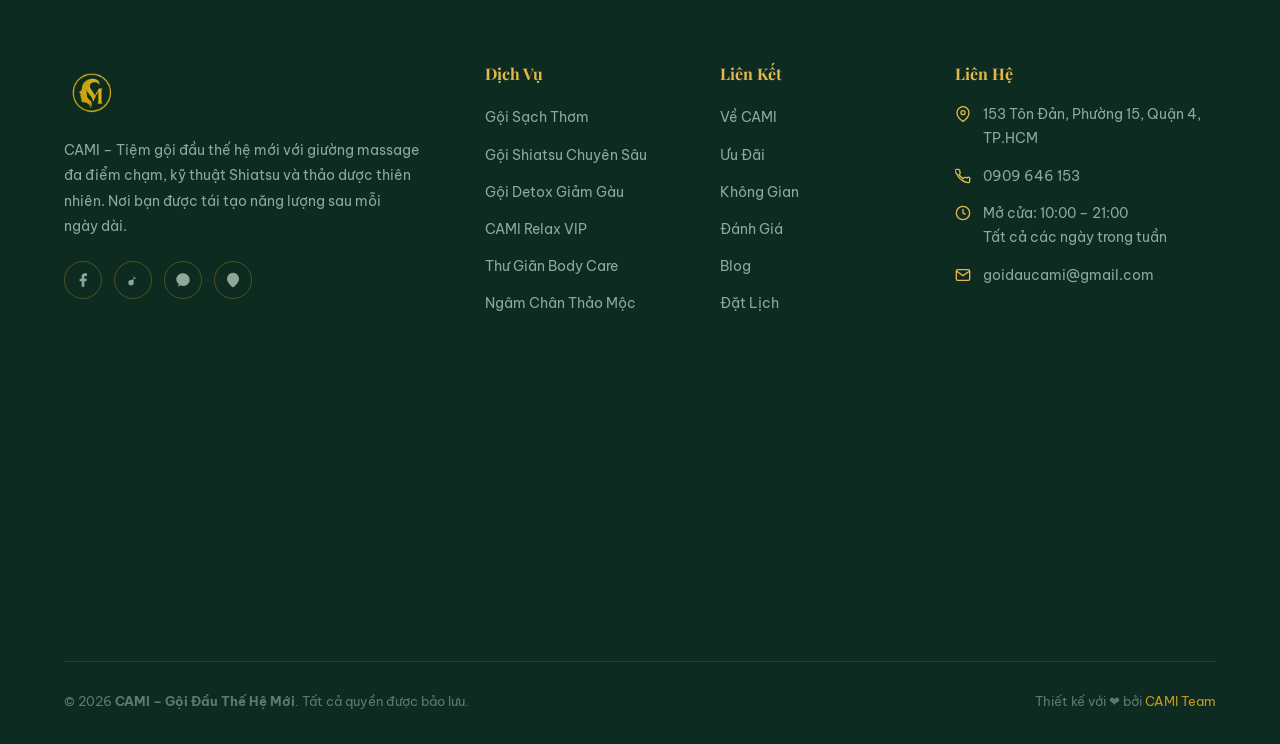
==== commit 1bf4cabf: "fix: tối ưu SEO on-page toàn site theo audit - điểm 91 lên 100/100 - Rút gọn title trang chủ và 6 bà" ====
--- a/index.html
+++ b/index.html
@@ -3,12 +3,12 @@
 <head>
 <meta charset="UTF-8">
 <meta name="viewport" content="width=device-width, initial-scale=1.0">
-<title>Gội Đầu Thư Giãn Quận 4 · Head Spa Dưỡng Sinh | CAMI – Gội Đầu Thế Hệ Mới</title>
+<title>Gội Đầu Thư Giãn Quận 4 – Head Spa CAMI | Từ 89K</title>
 <link rel="icon" type="image/png" sizes="32x32" href="images/logo.png">
 <link rel="icon" type="image/png" sizes="16x16" href="images/logo.png">
 <link rel="apple-touch-icon" href="images/logo.png">
 <link rel="shortcut icon" href="images/logo.png">
-<meta name="description" content="CAMI – Tiệm gội đầu thế hệ mới tại 153 Tôn Đản, Quận 4. Gội đầu dưỡng sinh, head spa, massage cổ vai gáy, detox da đầu trên giường massage đa điểm chạm. Giá từ 89K. Đặt lịch Zalo 0909 646 153.">
+<meta name="description" content="CAMI – Gội đầu dưỡng sinh, head spa, massage cổ vai gáy tại 153 Tôn Đản, Quận 4. Giường massage đa điểm chạm, giá từ 89K. Đặt lịch qua Zalo.">
 <meta name="keywords" content="gội đầu quận 4, gội đầu dưỡng sinh, head spa tphcm, massage cổ vai gáy quận 4, detox da đầu, gội đầu giường massage, tiệm gội đầu tôn đản, CAMI gội đầu, gội đầu thư giãn sài gòn">
 <meta name="author" content="CAMI – Gội Đầu Thế Hệ Mới">
 <link rel="canonical" href="https://goidaucami.com/">
@@ -43,7 +43,7 @@
 <header class="nav" id="nav">
   <div class="nav-bar">
     <a href="#" class="brand">
-      <img src="images/logo.png" alt="CAMI Logo" class="brand-logo">
+      <img src="images/logo.png" alt="CAMI Logo" class="brand-logo" width="150" height="150">
       <div class="brand-text">
         <strong>CAMI</strong>
         <small>Gội Đầu Thế Hệ Mới</small>
@@ -152,10 +152,10 @@
         <div class="about-slider" aria-label="Ảnh về CAMI" role="region">
           <div class="about-slides-wrap" aria-live="polite" aria-atomic="true">
             <div class="about-slide active about-img-shimmer">
-              <img src="images/about-main.jpg" alt="Mặt tiền tiệm CAMI Gội Đầu Thế Hệ Mới tại 153 Tôn Đản Quận 4" style="object-position: center 30%">
+              <img src="images/about-main.jpg" alt="Mặt tiền tiệm CAMI Gội Đầu Thế Hệ Mới tại 153 Tôn Đản Quận 4" style="object-position: center 30%" width="1926" height="2568">
             </div>
             <div class="about-slide about-img-shimmer">
-              <img src="images/about-interior.jpg" alt="Không gian phòng gội đầu massage tại CAMI" style="object-position: center center">
+              <img src="images/about-interior.jpg" alt="Không gian phòng gội đầu massage tại CAMI" style="object-position: center center" width="1926" height="1926">
             </div>
           </div>
           <!-- Progress bar -->
@@ -180,7 +180,7 @@
               <svg viewBox="0 0 24 24"><path d="M12 22s8-4 8-10V5l-8-3-8 3v7c0 6 8 10 8 10z"/></svg>
             </div>
             <div>
-              <h4>Giường Massage Thế Hệ Mới</h4>
+              <h3>Giường Massage Thế Hệ Mới</h3>
               <p>Đa điểm chạm, nâng đỡ toàn thân, khách vừa gội vừa được massage liên tục.</p>
             </div>
           </div>
@@ -189,7 +189,7 @@
               <svg viewBox="0 0 24 24"><path d="M20.84 4.61a5.5 5.5 0 00-7.78 0L12 5.67l-1.06-1.06a5.5 5.5 0 00-7.78 7.78l1.06 1.06L12 21.23l7.78-7.78 1.06-1.06a5.5 5.5 0 000-7.78z"/></svg>
             </div>
             <div>
-              <h4>Kỹ Thuật Bấm Huyệt Shiatsu Cổ Vai Gáy</h4>
+              <h3>Kỹ Thuật Bấm Huyệt Shiatsu Cổ Vai Gáy</h3>
               <p>Được đào tạo bài bản, đội ngũ kỹ thuật viên tác động đúng huyệt đạo để giải phóng căng thẳng.</p>
             </div>
           </div>
@@ -198,7 +198,7 @@
               <svg viewBox="0 0 24 24"><path d="M12 2a10 10 0 100 20A10 10 0 0012 2z"/><path d="M8 14s1.5 2 4 2 4-2 4-2"/><line x1="9" y1="9" x2="9.01" y2="9"/><line x1="15" y1="9" x2="15.01" y2="9"/></svg>
             </div>
             <div>
-              <h4>Thảo Dược & Tinh Dầu Thiên Nhiên</h4>
+              <h3>Thảo Dược & Tinh Dầu Thiên Nhiên</h3>
               <p>Sản phẩm dầu gội thảo mộc độc quyền, nhẹ nhàng với da đầu, hương thơm dịu mát tự nhiên.</p>
             </div>
           </div>
@@ -248,7 +248,7 @@
         <!-- Card 1 -->
         <div class="svc-card reveal">
           <div class="svc-card-img">
-            <img src="images/svc-goi-sach.png" alt="Gội Sạch Thơm tại CAMI" loading="lazy">
+            <img src="images/svc-goi-sach.png" alt="Gội Sạch Thơm tại CAMI" loading="lazy" width="449" height="298">
           </div>
           <div class="svc-card-top">
             <div class="svc-name-wrap">
@@ -271,7 +271,7 @@
         <!-- Card 2 – BEST CHOICE -->
         <div class="svc-card svc-featured reveal">
           <div class="svc-card-img">
-            <img src="images/svc-shiatsu.png" alt="Gội Shiatsu Chuyên Sâu tại CAMI" loading="lazy">
+            <img src="images/svc-shiatsu.png" alt="Gội Shiatsu Chuyên Sâu tại CAMI" loading="lazy" width="613" height="280">
           </div>
           <div class="svc-badge">BEST CHOICE</div>
           <div class="svc-card-top">
@@ -306,7 +306,7 @@
         <!-- Card 3 – SIGNATURE -->
         <div class="svc-card svc-featured reveal">
           <div class="svc-card-img">
-            <img src="images/svc-detox-new.png" alt="Gội Detox Giảm Gàu Ngứa tại CAMI" loading="lazy">
+            <img src="images/svc-detox-new.png" alt="Gội Detox Giảm Gàu Ngứa tại CAMI" loading="lazy" width="609" height="292">
           </div>
           <div class="svc-badge svc-badge-green">SIGNATURE</div>
           <div class="svc-card-top">
@@ -336,7 +336,7 @@
         <!-- Card 4 – VIP -->
         <div class="svc-card svc-vip reveal">
           <div class="svc-card-img">
-            <img src="images/svc-cami-relax.png" alt="CAMI Relax VIP Combo" loading="lazy">
+            <img src="images/svc-cami-relax.png" alt="CAMI Relax VIP Combo" loading="lazy" width="623" height="321">
           </div>
           <div class="svc-badge svc-badge-gold">✦ VIP COMBO</div>
           <div class="svc-card-top">
@@ -375,7 +375,7 @@
         <!-- Health card 1 -->
         <div class="svc-card reveal">
           <div class="svc-card-img">
-            <img src="images/dv daucovaigay.png" alt="Thư Giãn Đầu Cổ Vai Gáy tại CAMI" loading="lazy">
+            <img src="images/dv daucovaigay.png" alt="Thư Giãn Đầu Cổ Vai Gáy tại CAMI" loading="lazy" width="800" height="400">
           </div>
           <h3 class="svc-name" style="text-align:center; margin-bottom:8px;">Thư Giãn Đầu Cổ Vai Gáy</h3>
           <div class="svc-dual-price">
@@ -405,7 +405,7 @@
         <!-- Health card 2 -->
         <div class="svc-card reveal">
           <div class="svc-card-img">
-            <img src="images/khannong.png" alt="Thư Giãn Thắt Lưng Eo Chân tại CAMI" loading="lazy">
+            <img src="images/khannong.png" alt="Thư Giãn Thắt Lưng Eo Chân tại CAMI" loading="lazy" width="800" height="400">
           </div>
           <h3 class="svc-name" style="text-align:center; margin-bottom:8px;">Thư Giãn Thắt Lưng Eo Chân</h3>
           <div class="svc-dual-price">
@@ -435,7 +435,7 @@
         <!-- Health card 3 -->
         <div class="svc-card svc-featured reveal">
           <div class="svc-card-img">
-            <img src="images/thugiandanong.png" alt="Thư Giãn Đá Nóng Full Body tại CAMI" loading="lazy">
+            <img src="images/thugiandanong.png" alt="Thư Giãn Đá Nóng Full Body tại CAMI" loading="lazy" width="800" height="400">
           </div>
           <div class="svc-badge">FULL BODY</div>
           <h3 class="svc-name" style="text-align:center; margin-bottom:8px;">Thư Giãn Đá Nóng Full Body</h3>
@@ -574,7 +574,7 @@
       <!-- Card 1: Giờ Vàng -->
       <div class="offer-card reveal">
         <div class="offer-img">
-          <img src="images/giovanguudai.png" alt="Giờ Vàng Ưu Đãi gội đầu massage tại CAMI Quận 4" loading="lazy">
+          <img src="images/giovanguudai.png" alt="Giờ Vàng Ưu Đãi gội đầu massage tại CAMI Quận 4" loading="lazy" width="800" height="1100">
         </div>
         <div class="offer-body">
           <span class="offer-badge">Giờ Vàng</span>
@@ -599,7 +599,7 @@
       <!-- Card 2: Cuối Tuần -->
       <div class="offer-card reveal">
         <div class="offer-img">
-          <img src="images/cami couple.png" alt="CAMI Couple gội đầu cặp đôi ưu đãi cuối tuần Quận 4" loading="lazy">
+          <img src="images/cami couple.png" alt="CAMI Couple gội đầu cặp đôi ưu đãi cuối tuần Quận 4" loading="lazy" width="800" height="1100">
         </div>
         <div class="offer-body">
           <span class="offer-badge">Cuối Tuần</span>
@@ -624,7 +624,7 @@
       <!-- Card 3: Combo Hot -->
       <div class="offer-card reveal">
         <div class="offer-img">
-          <img src="images/ngamchandetox.png" alt="Ngâm Chân Detox thảo mộc sạch sâu thư giãn tại CAMI" loading="lazy">
+          <img src="images/ngamchandetox.png" alt="Ngâm Chân Detox thảo mộc sạch sâu thư giãn tại CAMI" loading="lazy" width="800" height="1100">
         </div>
         <div class="offer-body">
           <span class="offer-badge">Combo Hot</span>
@@ -662,7 +662,7 @@
       <!-- Hình ảnh -->
       <div class="recruit-visual recruit-reveal" style="--rr-delay:0.18s;">
         <div class="recruit-poster-wrap">
-          <img src="images/recruit-poster.png" alt="CAMI tuyển dụng thợ gội đầu – Thu nhập 9 đến 12 triệu tháng – Quận 4 TPHCM" loading="lazy">
+          <img src="images/recruit-poster.png" alt="CAMI tuyển dụng thợ gội đầu – Thu nhập 9 đến 12 triệu tháng – Quận 4 TPHCM" loading="lazy" width="1080" height="1080">
         </div>
       </div>
 
@@ -678,7 +678,7 @@
               <svg width="22" height="22" viewBox="0 0 24 24" fill="none" stroke="currentColor" stroke-width="1.8"><path d="M20 21v-2a4 4 0 0 0-4-4H8a4 4 0 0 0-4 4v2"/><circle cx="12" cy="7" r="4"/></svg>
             </div>
             <div>
-              <h4>Vị Trí Tuyển</h4>
+              <h3>Vị Trí Tuyển</h3>
               <p>Thợ Gội Đầu – Độ tuổi 20 đến 32 tuổi</p>
             </div>
           </div>
@@ -687,7 +687,7 @@
               <svg width="22" height="22" viewBox="0 0 24 24" fill="none" stroke="currentColor" stroke-width="1.8"><line x1="12" y1="1" x2="12" y2="23"/><path d="M17 5H9.5a3.5 3.5 0 0 0 0 7h5a3.5 3.5 0 0 1 0 7H6"/></svg>
             </div>
             <div>
-              <h4>Hoa Hồng</h4>
+              <h3>Hoa Hồng</h3>
               <p>Gội 30–35% | Body 40–45%&nbsp;bill</p>
             </div>
           </div>
@@ -696,7 +696,7 @@
               <svg width="22" height="22" viewBox="0 0 24 24" fill="none" stroke="currentColor" stroke-width="1.8"><rect x="3" y="4" width="18" height="18" rx="2" ry="2"/><line x1="16" y1="2" x2="16" y2="6"/><line x1="8" y1="2" x2="8" y2="6"/><line x1="3" y1="10" x2="21" y2="10"/></svg>
             </div>
             <div>
-              <h4>Ngày Nghỉ</h4>
+              <h3>Ngày Nghỉ</h3>
               <p>4 ngày mỗi tháng (linh hoạt sắp xếp)</p>
             </div>
           </div>
@@ -705,7 +705,7 @@
               <svg width="22" height="22" viewBox="0 0 24 24" fill="none" stroke="currentColor" stroke-width="1.8"><path d="M12 22s8-4 8-10V5l-8-3-8 3v7c0 6 8 10 8 10z"/></svg>
             </div>
             <div>
-              <h4>Phụ Cấp</h4>
+              <h3>Phụ Cấp</h3>
               <p>Chuyên cần 1 triệu mỗi tháng</p>
             </div>
           </div>
@@ -770,41 +770,41 @@
     <div class="gallery-grid">
       <!-- Main hero image: khonggian5 spans 2×2 -->
       <div class="gallery-item gallery-main">
-        <img src="images/khonggian5.jpg" alt="Không gian sang trọng CAMI Quận 4" loading="lazy">
+        <img src="images/khonggian5.jpg" alt="Không gian sang trọng CAMI Quận 4" loading="lazy" width="1926" height="2568">
         <div class="gallery-item-overlay"><svg viewBox="0 0 24 24"><circle cx="11" cy="11" r="8"/><line x1="21" y1="21" x2="16.65" y2="16.65"/><line x1="11" y1="8" x2="11" y2="14"/><line x1="8" y1="11" x2="14" y2="11"/></svg></div>
       </div>
       <!-- Top-right 4 images -->
       <div class="gallery-item">
-        <img src="images/khonggian1.jpg" alt="Nội thất CAMI trang trí tinh tế" loading="lazy">
+        <img src="images/khonggian1.jpg" alt="Nội thất CAMI trang trí tinh tế" loading="lazy" width="1926" height="2568">
         <div class="gallery-item-overlay"><svg viewBox="0 0 24 24"><circle cx="11" cy="11" r="8"/><line x1="21" y1="21" x2="16.65" y2="16.65"/><line x1="11" y1="8" x2="11" y2="14"/><line x1="8" y1="11" x2="14" y2="11"/></svg></div>
       </div>
       <div class="gallery-item">
-        <img src="images/khonggian2.jpg" alt="Khu vực gội đầu thư giãn CAMI" loading="lazy">
+        <img src="images/khonggian2.jpg" alt="Khu vực gội đầu thư giãn CAMI" loading="lazy" width="1926" height="2568">
         <div class="gallery-item-overlay"><svg viewBox="0 0 24 24"><circle cx="11" cy="11" r="8"/><line x1="21" y1="21" x2="16.65" y2="16.65"/><line x1="11" y1="8" x2="11" y2="14"/><line x1="8" y1="11" x2="14" y2="11"/></svg></div>
       </div>
       <div class="gallery-item">
-        <img src="images/khonggian3.jpg" alt="Góc thư giãn đặc biệt tại CAMI" loading="lazy">
+        <img src="images/khonggian3.jpg" alt="Góc thư giãn đặc biệt tại CAMI" loading="lazy" width="1926" height="2568">
         <div class="gallery-item-overlay"><svg viewBox="0 0 24 24"><circle cx="11" cy="11" r="8"/><line x1="21" y1="21" x2="16.65" y2="16.65"/><line x1="11" y1="8" x2="11" y2="14"/><line x1="8" y1="11" x2="14" y2="11"/></svg></div>
       </div>
       <div class="gallery-item">
-        <img src="images/khonggian4.jpg" alt="Ánh sáng ấm áp không gian CAMI" loading="lazy">
+        <img src="images/khonggian4.jpg" alt="Ánh sáng ấm áp không gian CAMI" loading="lazy" width="1926" height="2568">
         <div class="gallery-item-overlay"><svg viewBox="0 0 24 24"><circle cx="11" cy="11" r="8"/><line x1="21" y1="21" x2="16.65" y2="16.65"/><line x1="11" y1="8" x2="11" y2="14"/><line x1="8" y1="11" x2="14" y2="11"/></svg></div>
       </div>
       <!-- Bottom row: 4 images -->
       <div class="gallery-item">
-        <img src="images/khonggian6.png" alt="Mặt tiền CAMI 153 Tôn Đản Quận 4" loading="lazy">
+        <img src="images/khonggian6.png" alt="Mặt tiền CAMI 153 Tôn Đản Quận 4" loading="lazy" width="2048" height="1536">
         <div class="gallery-item-overlay"><svg viewBox="0 0 24 24"><circle cx="11" cy="11" r="8"/><line x1="21" y1="21" x2="16.65" y2="16.65"/><line x1="11" y1="8" x2="11" y2="14"/><line x1="8" y1="11" x2="14" y2="11"/></svg></div>
       </div>
       <div class="gallery-item">
-        <img src="images/khonggian7.jpg" alt="Đường phố trước CAMI Quận 4" loading="lazy">
+        <img src="images/khonggian7.jpg" alt="Đường phố trước CAMI Quận 4" loading="lazy" width="2568" height="1926">
         <div class="gallery-item-overlay"><svg viewBox="0 0 24 24"><circle cx="11" cy="11" r="8"/><line x1="21" y1="21" x2="16.65" y2="16.65"/><line x1="11" y1="8" x2="11" y2="14"/><line x1="8" y1="11" x2="14" y2="11"/></svg></div>
       </div>
       <div class="gallery-item">
-        <img src="images/khonggian8.jpg" alt="Biển hiệu CAMI gội đầu thế hệ mới" loading="lazy">
+        <img src="images/khonggian8.jpg" alt="Biển hiệu CAMI gội đầu thế hệ mới" loading="lazy" width="1920" height="2560">
         <div class="gallery-item-overlay"><svg viewBox="0 0 24 24"><circle cx="11" cy="11" r="8"/><line x1="21" y1="21" x2="16.65" y2="16.65"/><line x1="11" y1="8" x2="11" y2="14"/><line x1="8" y1="11" x2="14" y2="11"/></svg></div>
       </div>
       <div class="gallery-item">
-        <img src="images/khonggian9.jpg" alt="Đội ngũ CAMI chuyên nghiệp thân thiện" loading="lazy">
+        <img src="images/khonggian9.jpg" alt="Đội ngũ CAMI chuyên nghiệp thân thiện" loading="lazy" width="1926" height="2568">
         <div class="gallery-item-overlay"><svg viewBox="0 0 24 24"><circle cx="11" cy="11" r="8"/><line x1="21" y1="21" x2="16.65" y2="16.65"/><line x1="11" y1="8" x2="11" y2="14"/><line x1="8" y1="11" x2="14" y2="11"/></svg></div>
       </div>
     </div>
@@ -1022,7 +1022,7 @@
       <article class="blog-card reveal">
         <a href="blog/goi-dau-duong-sinh-la-gi.html">
           <div class="blog-thumb">
-            <img src="images/service-shiatsu.png" alt="Gội đầu dưỡng sinh là gì" loading="lazy">
+            <img src="images/service-shiatsu.png" alt="Gội đầu dưỡng sinh là gì" loading="lazy" width="1080" height="1350">
           </div>
         </a>
         <div class="blog-body">
@@ -1043,7 +1043,7 @@
       <article class="blog-card reveal">
         <a href="blog/massage-co-vai-gay-quan-4.html">
           <div class="blog-thumb">
-            <img src="images/service-body-1.png" alt="Massage cổ vai gáy tại Quận 4" loading="lazy">
+            <img src="images/service-body-1.png" alt="Massage cổ vai gáy tại Quận 4" loading="lazy" width="1440" height="1440">
           </div>
         </a>
         <div class="blog-body">
@@ -1064,7 +1064,7 @@
       <article class="blog-card reveal">
         <a href="blog/head-spa-tphcm.html">
           <div class="blog-thumb">
-            <img src="images/service-detox.png" alt="Head spa TPHCM" loading="lazy">
+            <img src="images/service-detox.png" alt="Head spa TPHCM" loading="lazy" width="1080" height="1350">
           </div>
         </a>
         <div class="blog-body">
@@ -1097,7 +1097,7 @@
   <div class="wrap">
     <div class="footer-grid">
       <div class="footer-brand">
-        <img src="images/logo.png" alt="CAMI Logo" class="footer-logo">
+        <img src="images/logo.png" alt="CAMI Logo" class="footer-logo" width="150" height="150">
         <p class="footer-desc">CAMI – Tiệm gội đầu thế hệ mới với giường massage đa điểm chạm, kỹ thuật Shiatsu và thảo dược thiên nhiên. Nơi bạn được tái tạo năng lượng sau mỗi ngày dài.</p>
         <div class="footer-social">
           <a href="https://www.facebook.com/goidaucami/" target="_blank" rel="noopener" class="social-btn" aria-label="Facebook CAMI">
--- a/css/style.css
+++ b/css/style.css
@@ -37,6 +37,10 @@
 img { display: block; max-width: 100%; height: auto; }
 ul { list-style: none; }
 button { font-family: inherit; cursor: pointer; border: none; background: none; }
+.sr-only {
+  position: absolute; width: 1px; height: 1px; padding: 0; margin: -1px;
+  overflow: hidden; clip: rect(0,0,0,0); white-space: nowrap; border: 0;
+}
 
 /* ===== UTILITIES ===== */
 .wrap { width: 100%; max-width: 1200px; margin: 0 auto; padding: 0 24px; }
@@ -381,7 +385,7 @@
 }
 .about-feature:hover .about-feature-icon { transform: scale(1.1) rotate(-5deg); }
 .about-feature-icon svg { width: 22px; height: 22px; stroke: var(--gold2); fill: none; stroke-width: 2; }
-.about-feature h4 {
+.about-feature h3 {
   font-size: .93rem; color: var(--green); margin-bottom: 4px;
   white-space: normal; overflow: visible;
 }
@@ -971,7 +975,7 @@
   display: flex; align-items: center; justify-content: center;
   color: var(--gold);
 }
-.rdt-card h4 { font-size: .82rem; font-weight: 600; color: var(--green); margin: 0 0 4px; }
+.rdt-card h3 { font-size: .82rem; font-weight: 600; color: var(--green); margin: 0 0 4px; }
 .rdt-card p { font-size: .8rem; color: #555; margin: 0; line-height: 1.45; }
 
 .recruit-fit { margin-bottom: 24px; }
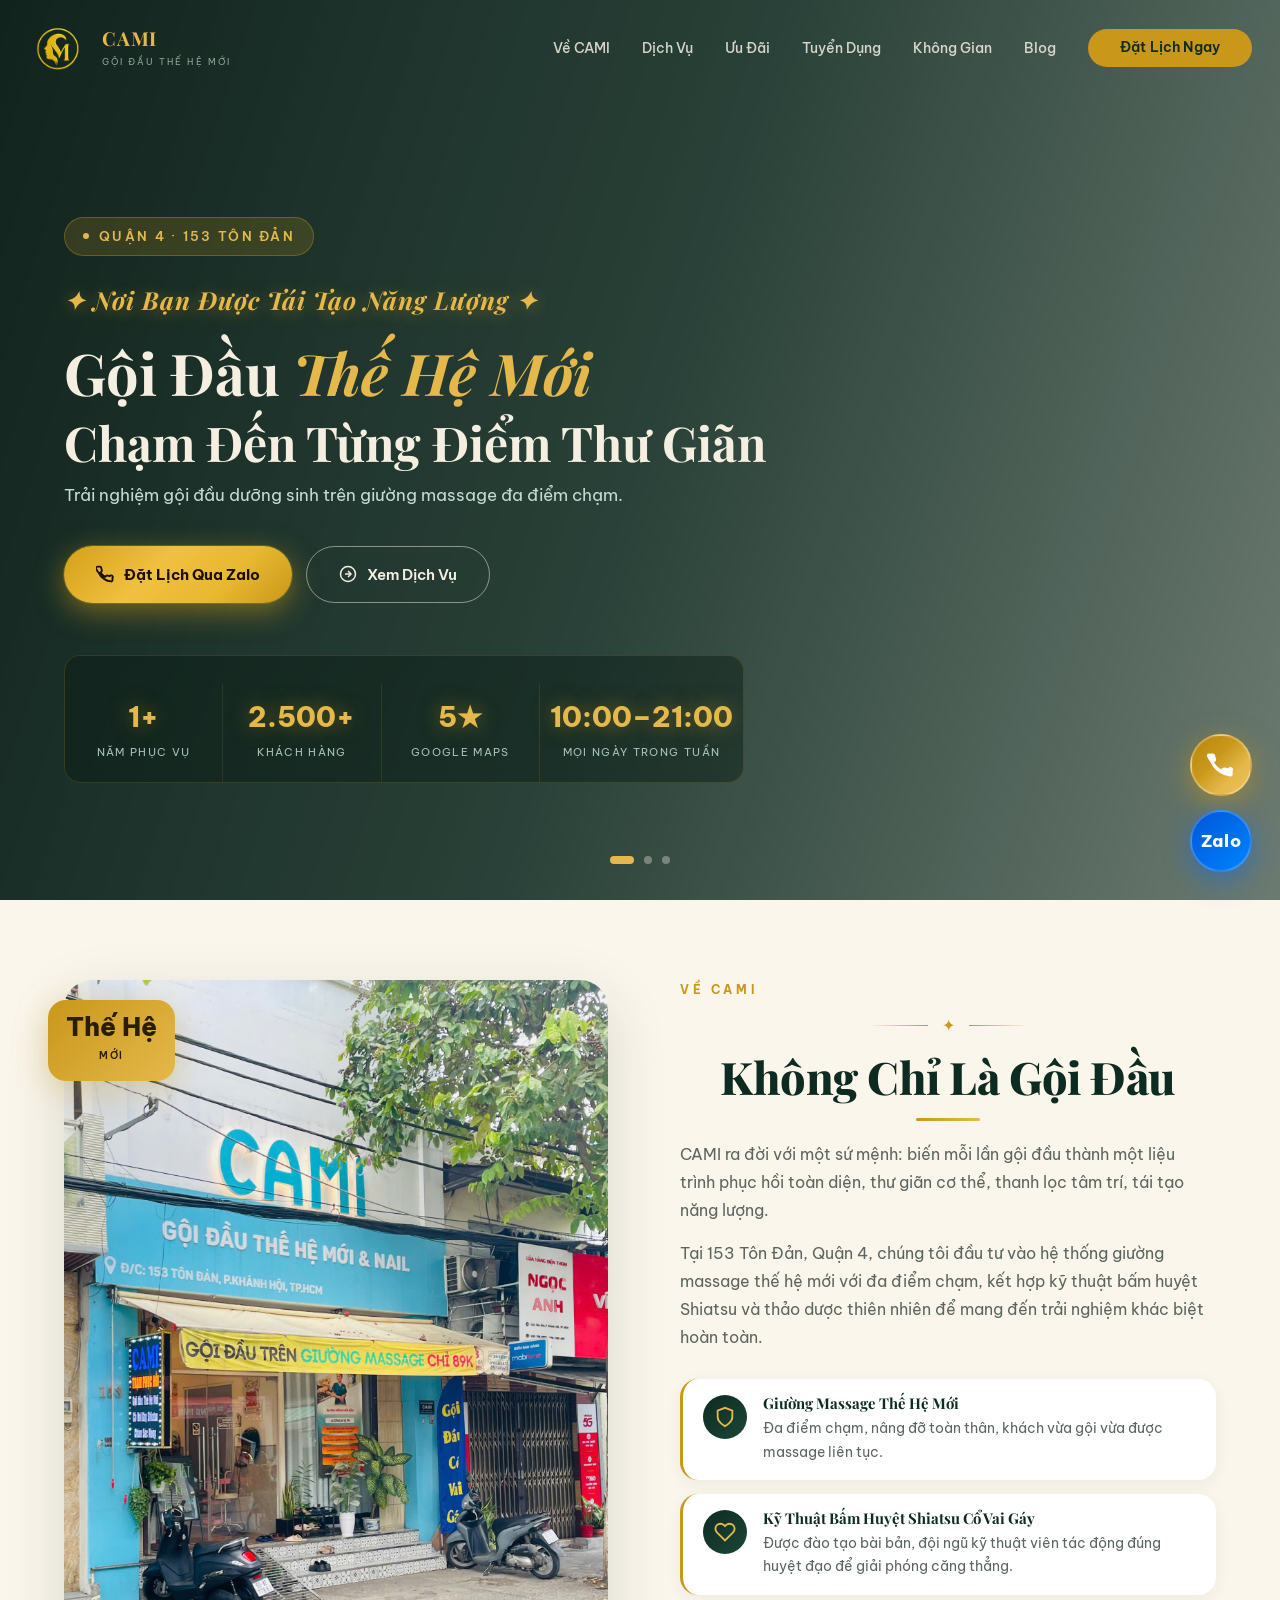
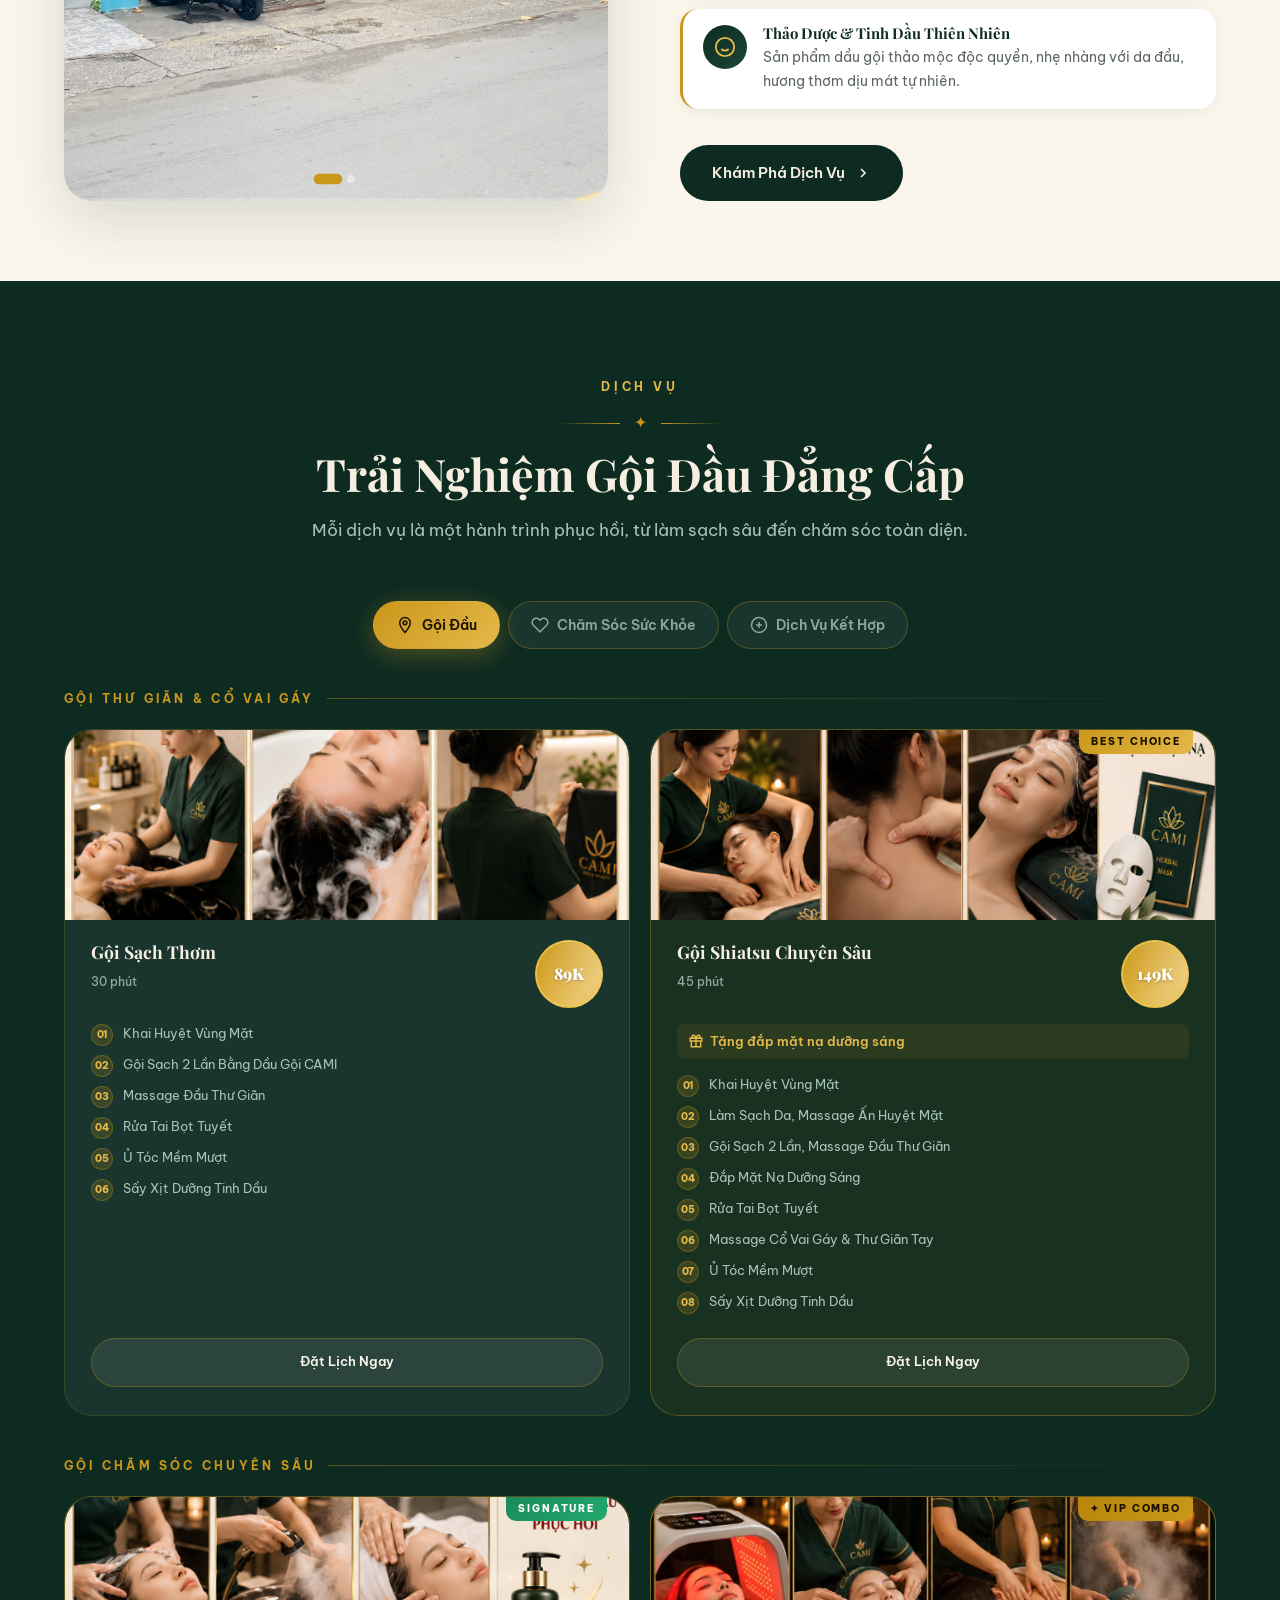
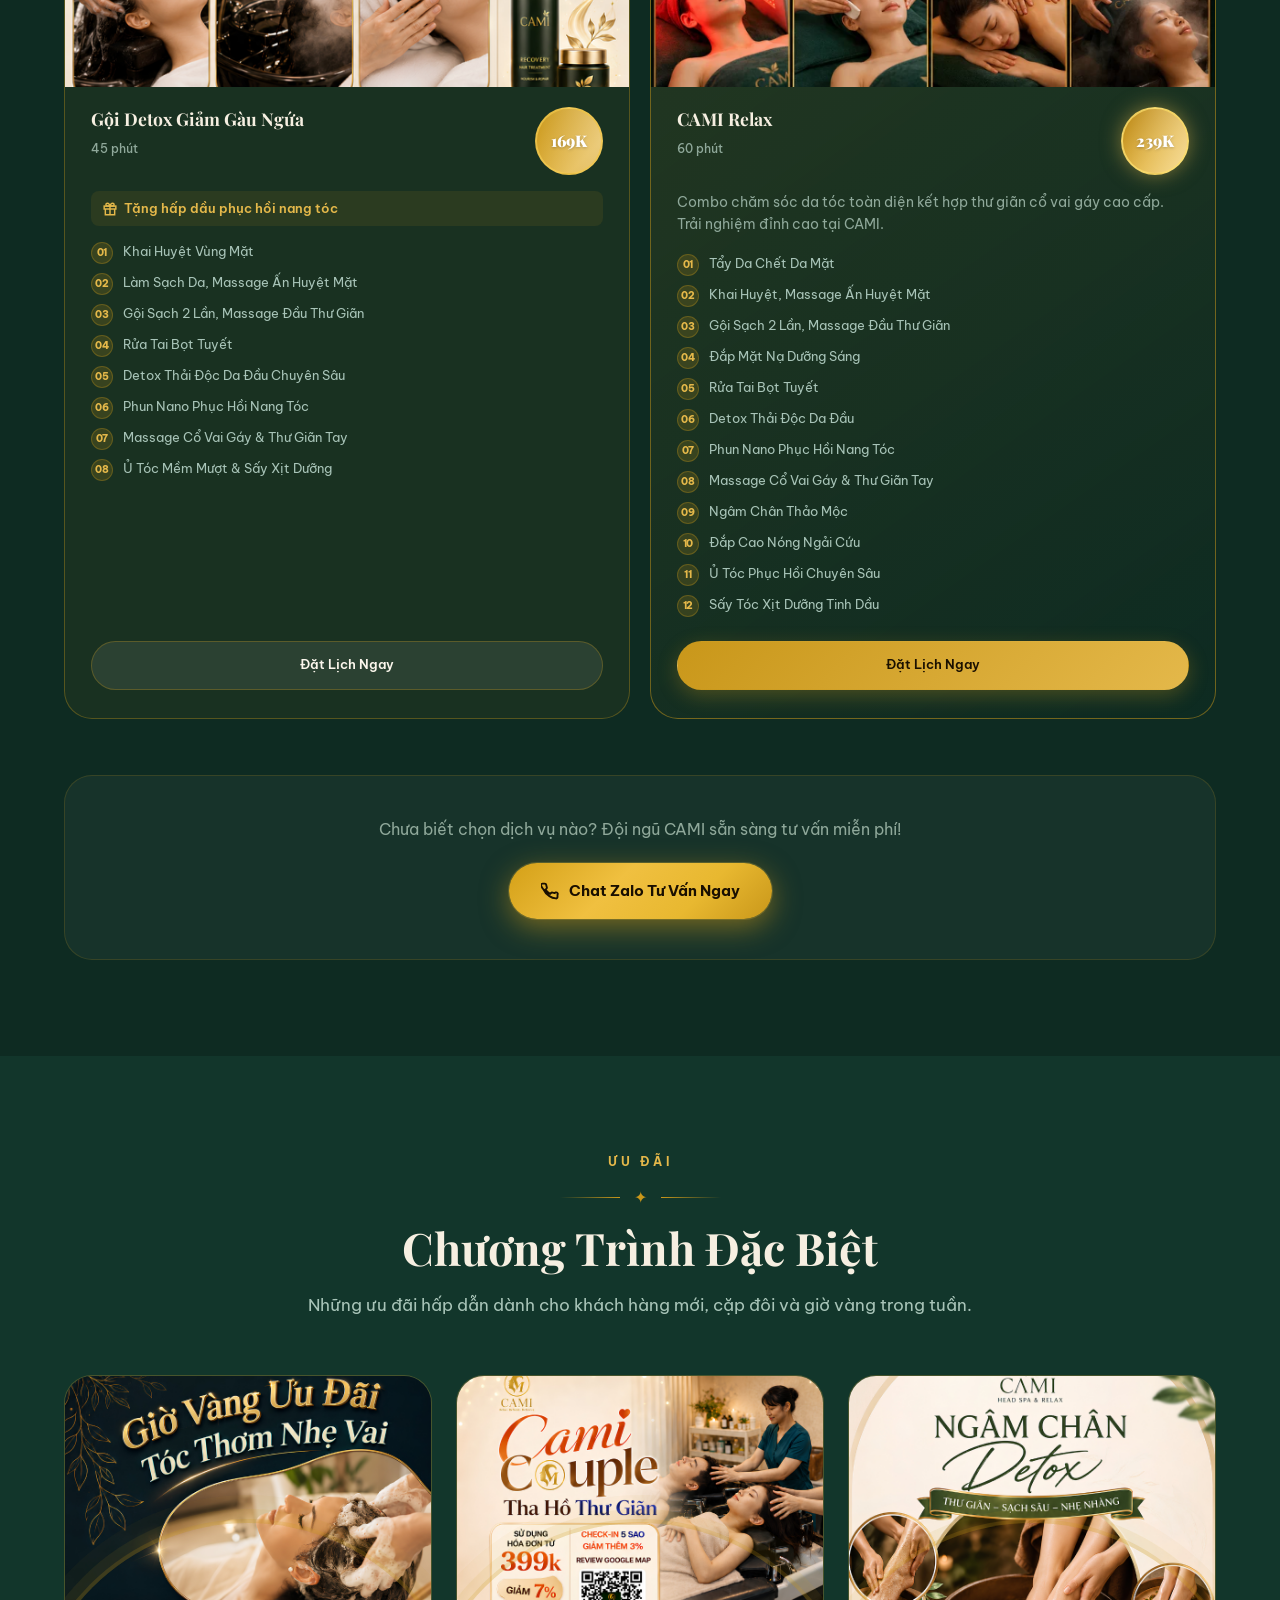
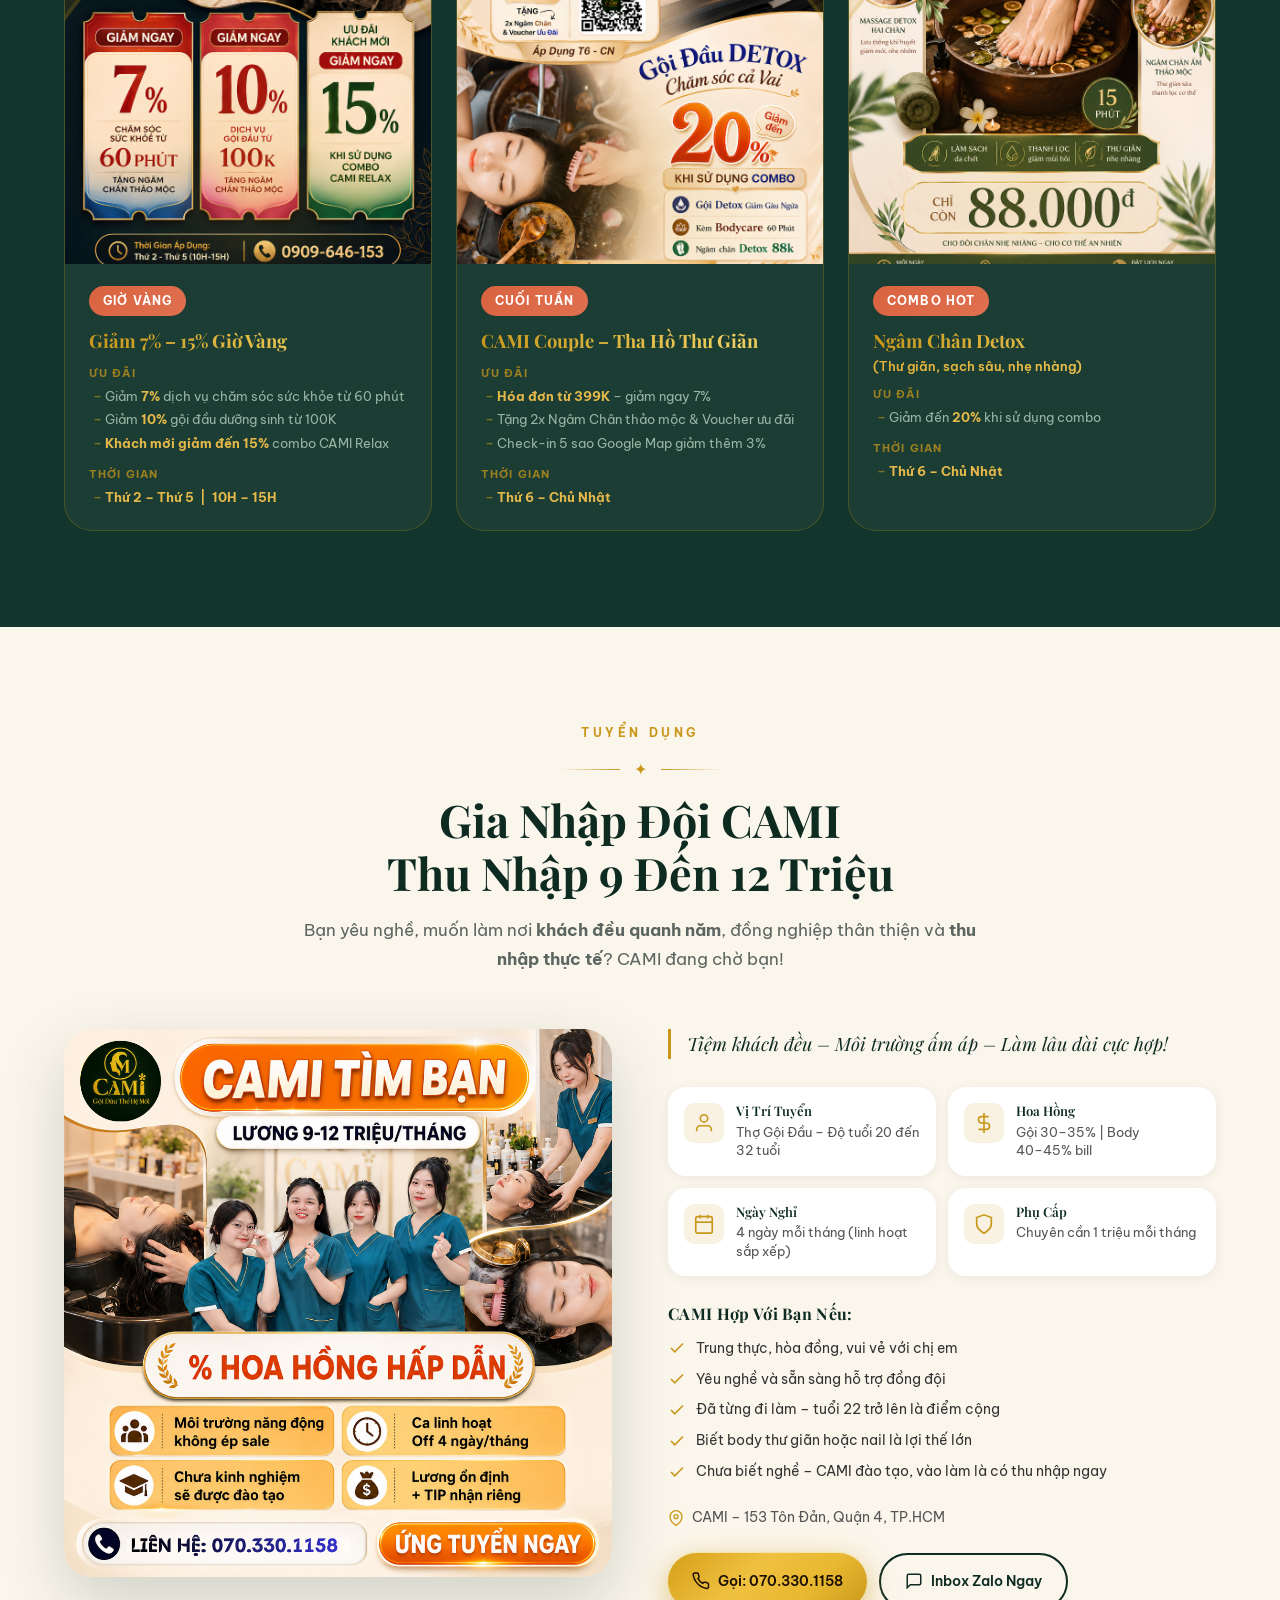
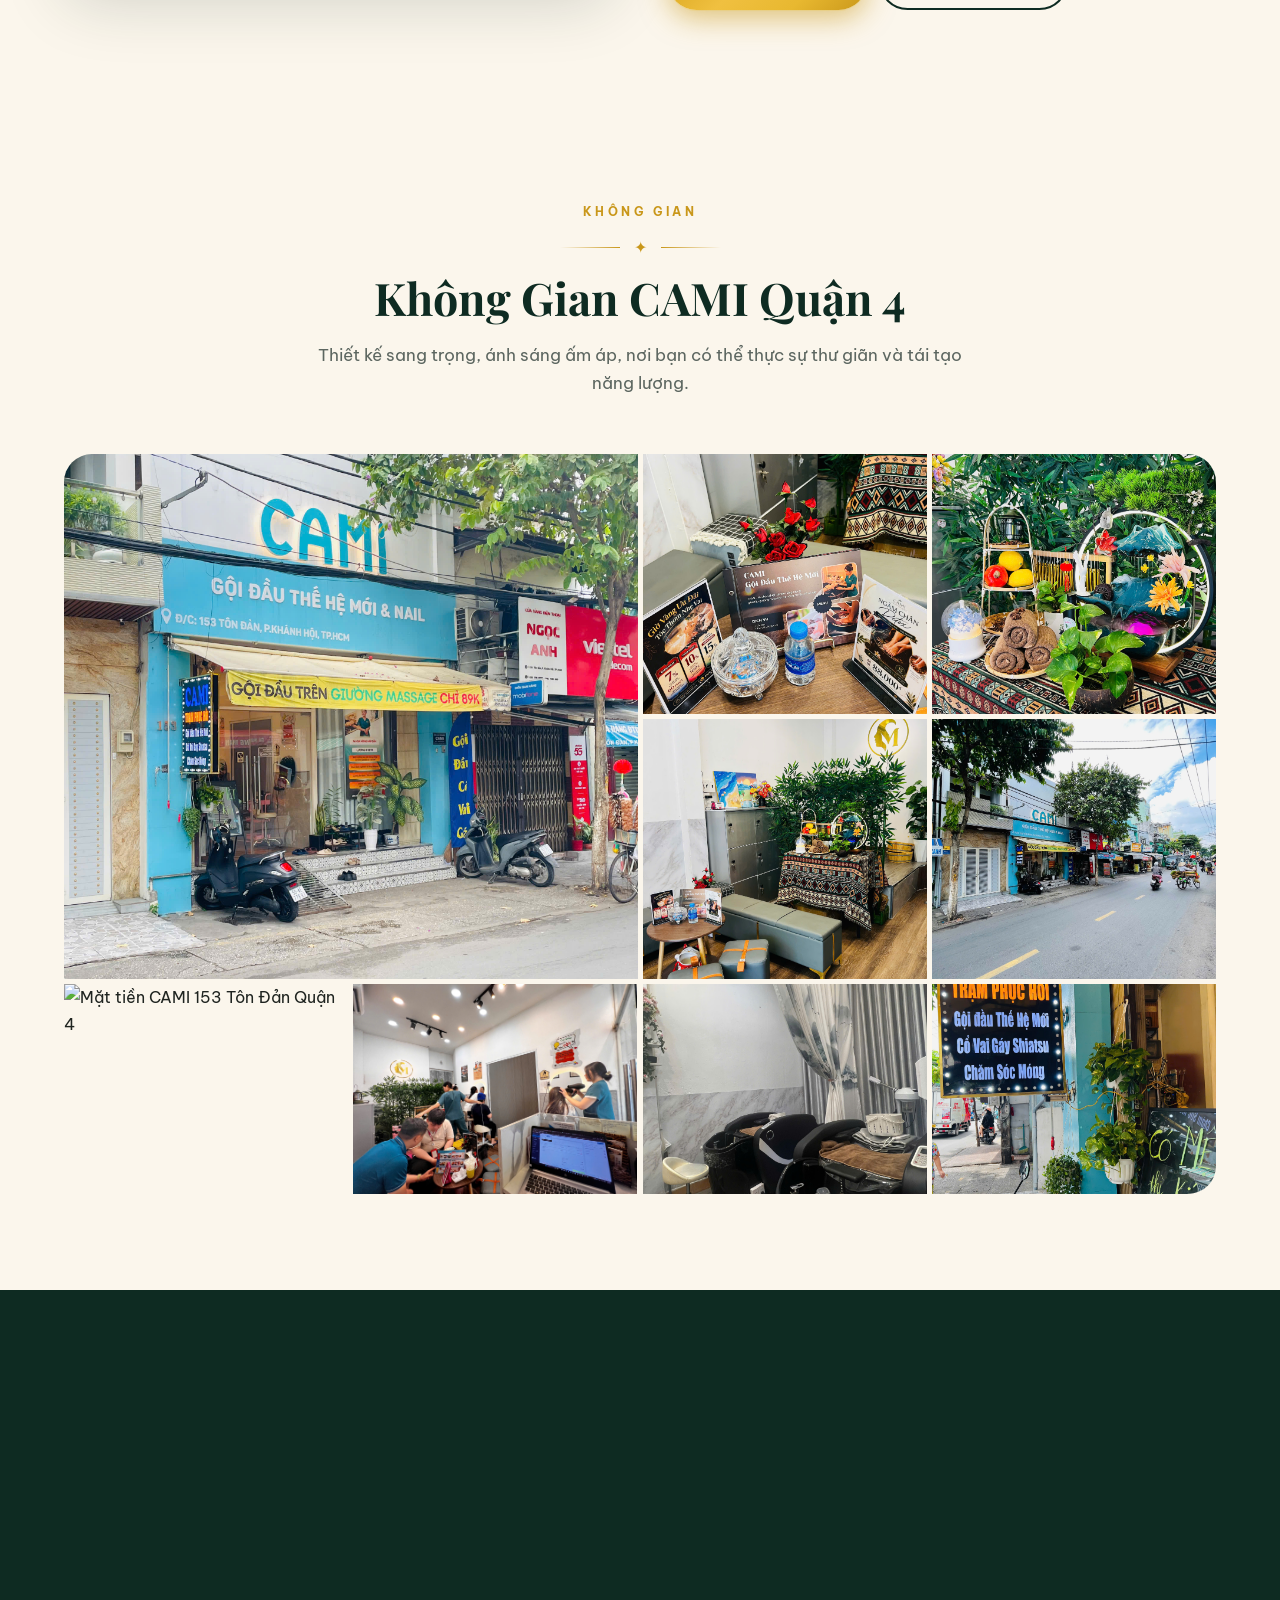
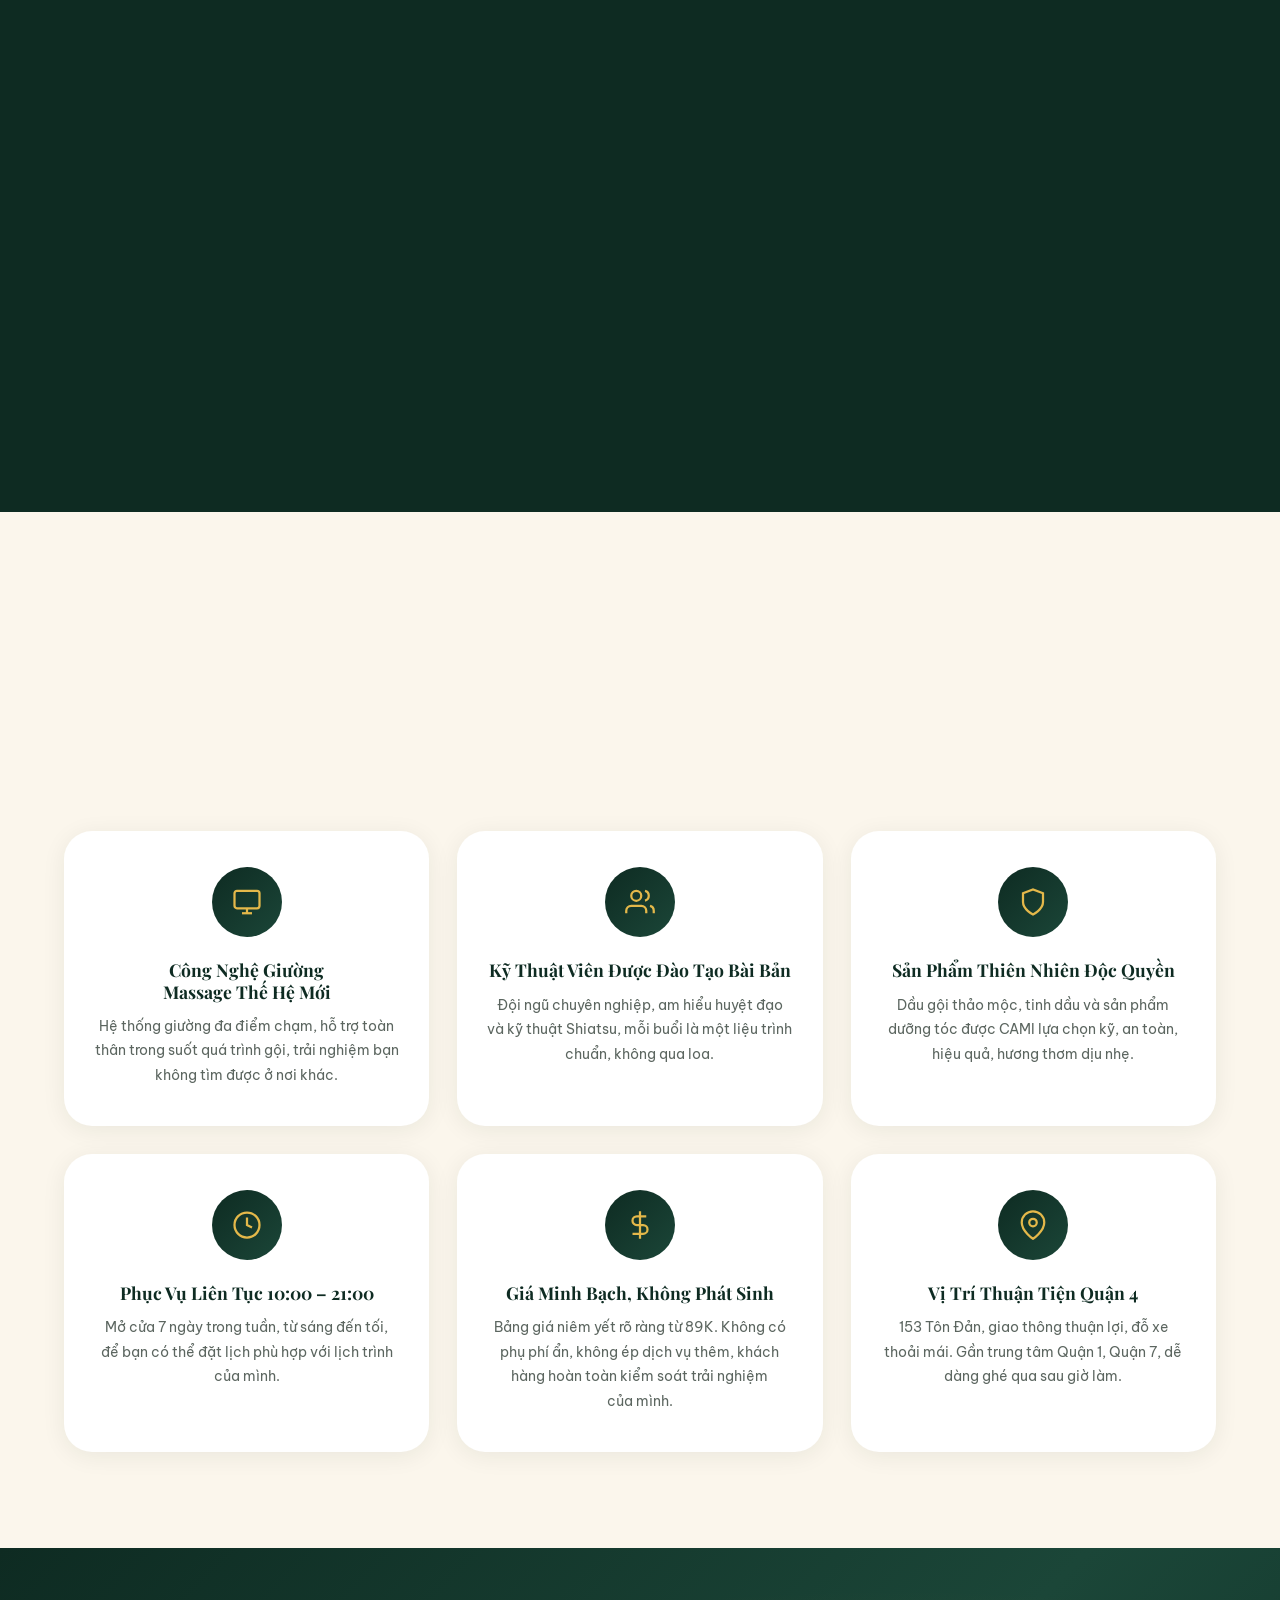
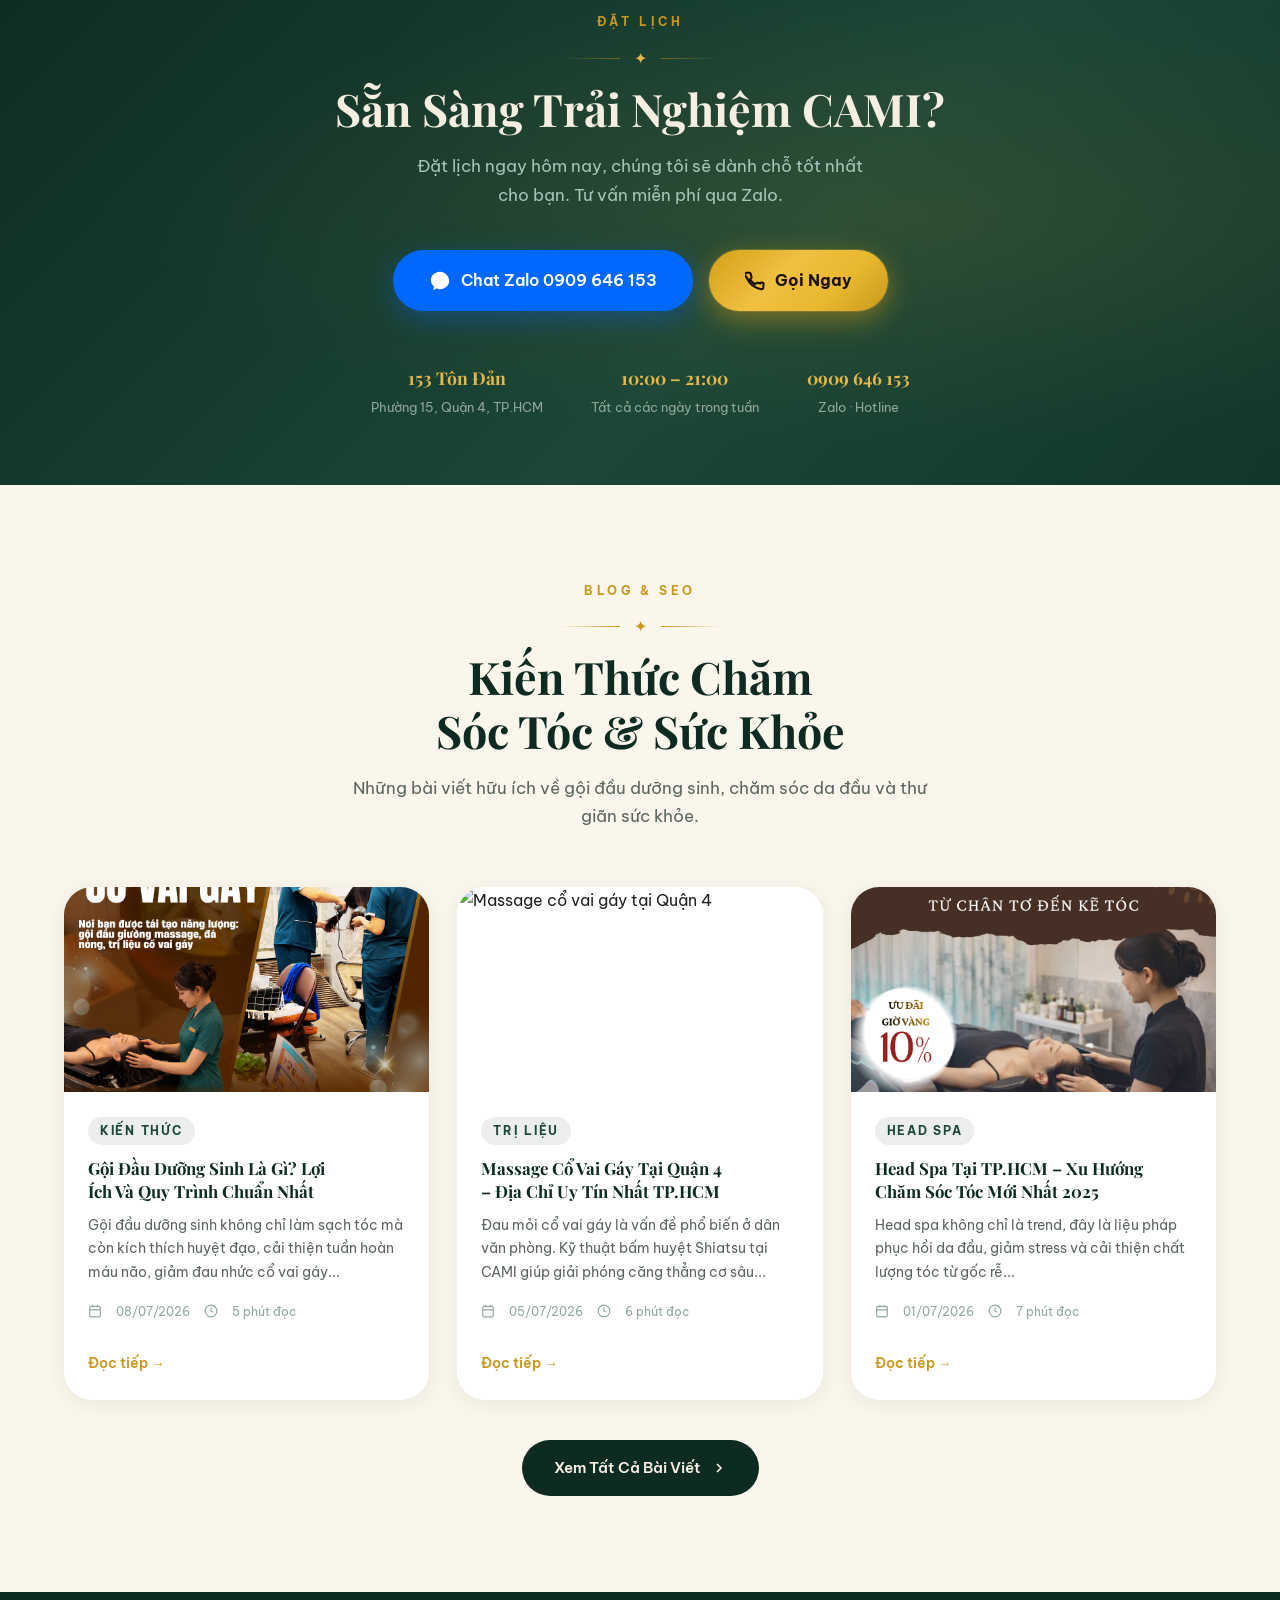
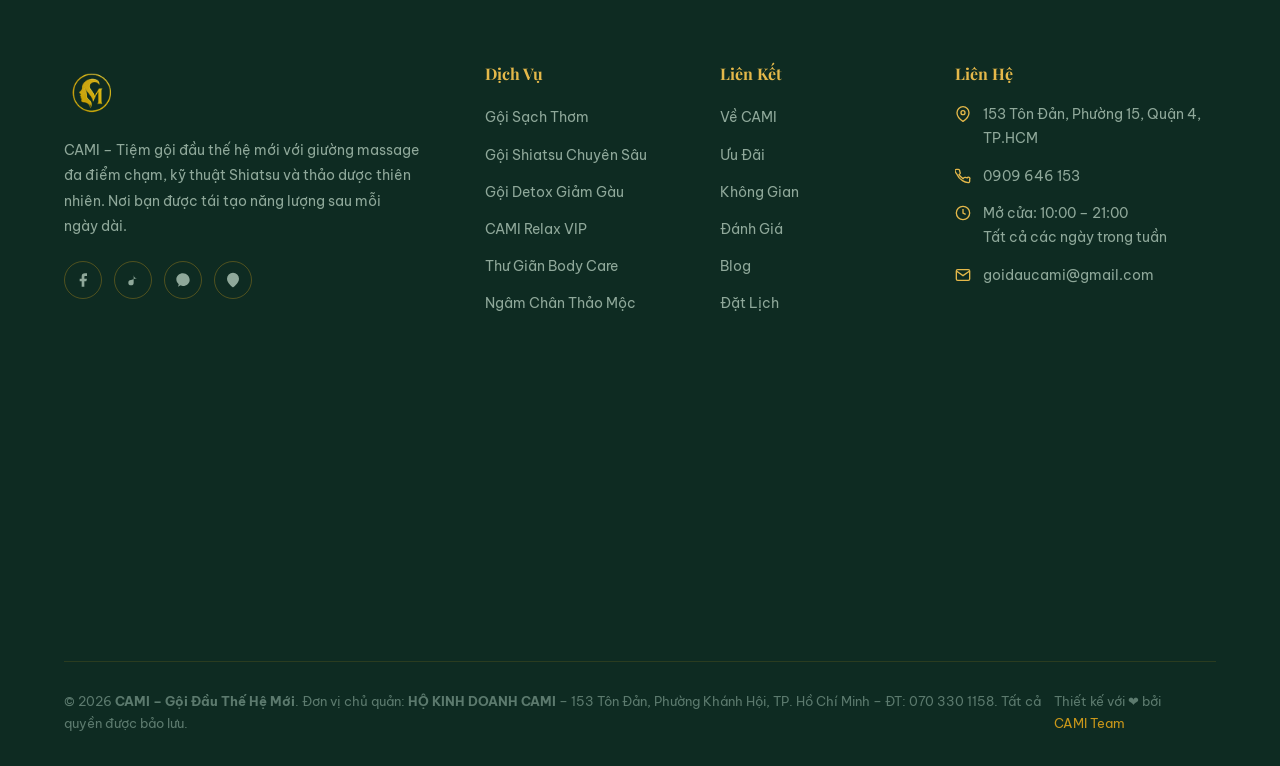
==== commit 89270397: "chore: thêm tên pháp lý HỘ KINH DOANH CAMI vào chân trang (xác minh doanh nghiệp Meta)" ====
--- a/index.html
+++ b/index.html
@@ -1171,7 +1171,7 @@
     </div>
 
     <div class="footer-bottom">
-      <p>© 2026 <strong>CAMI – Gội Đầu Thế Hệ Mới</strong>. Tất cả quyền được bảo lưu.</p>
+      <p>© 2026 <strong>CAMI – Gội Đầu Thế Hệ Mới</strong>. Đơn vị chủ quản: <strong>HỘ KINH DOANH CAMI</strong> – 153 Tôn Đản, Phường Khánh Hội, TP. Hồ Chí Minh – ĐT: 070 330 1158. Tất cả quyền được bảo lưu.</p>
       <p>Thiết kế với ❤ bởi <a href="#">CAMI Team</a></p>
     </div>
   </div>
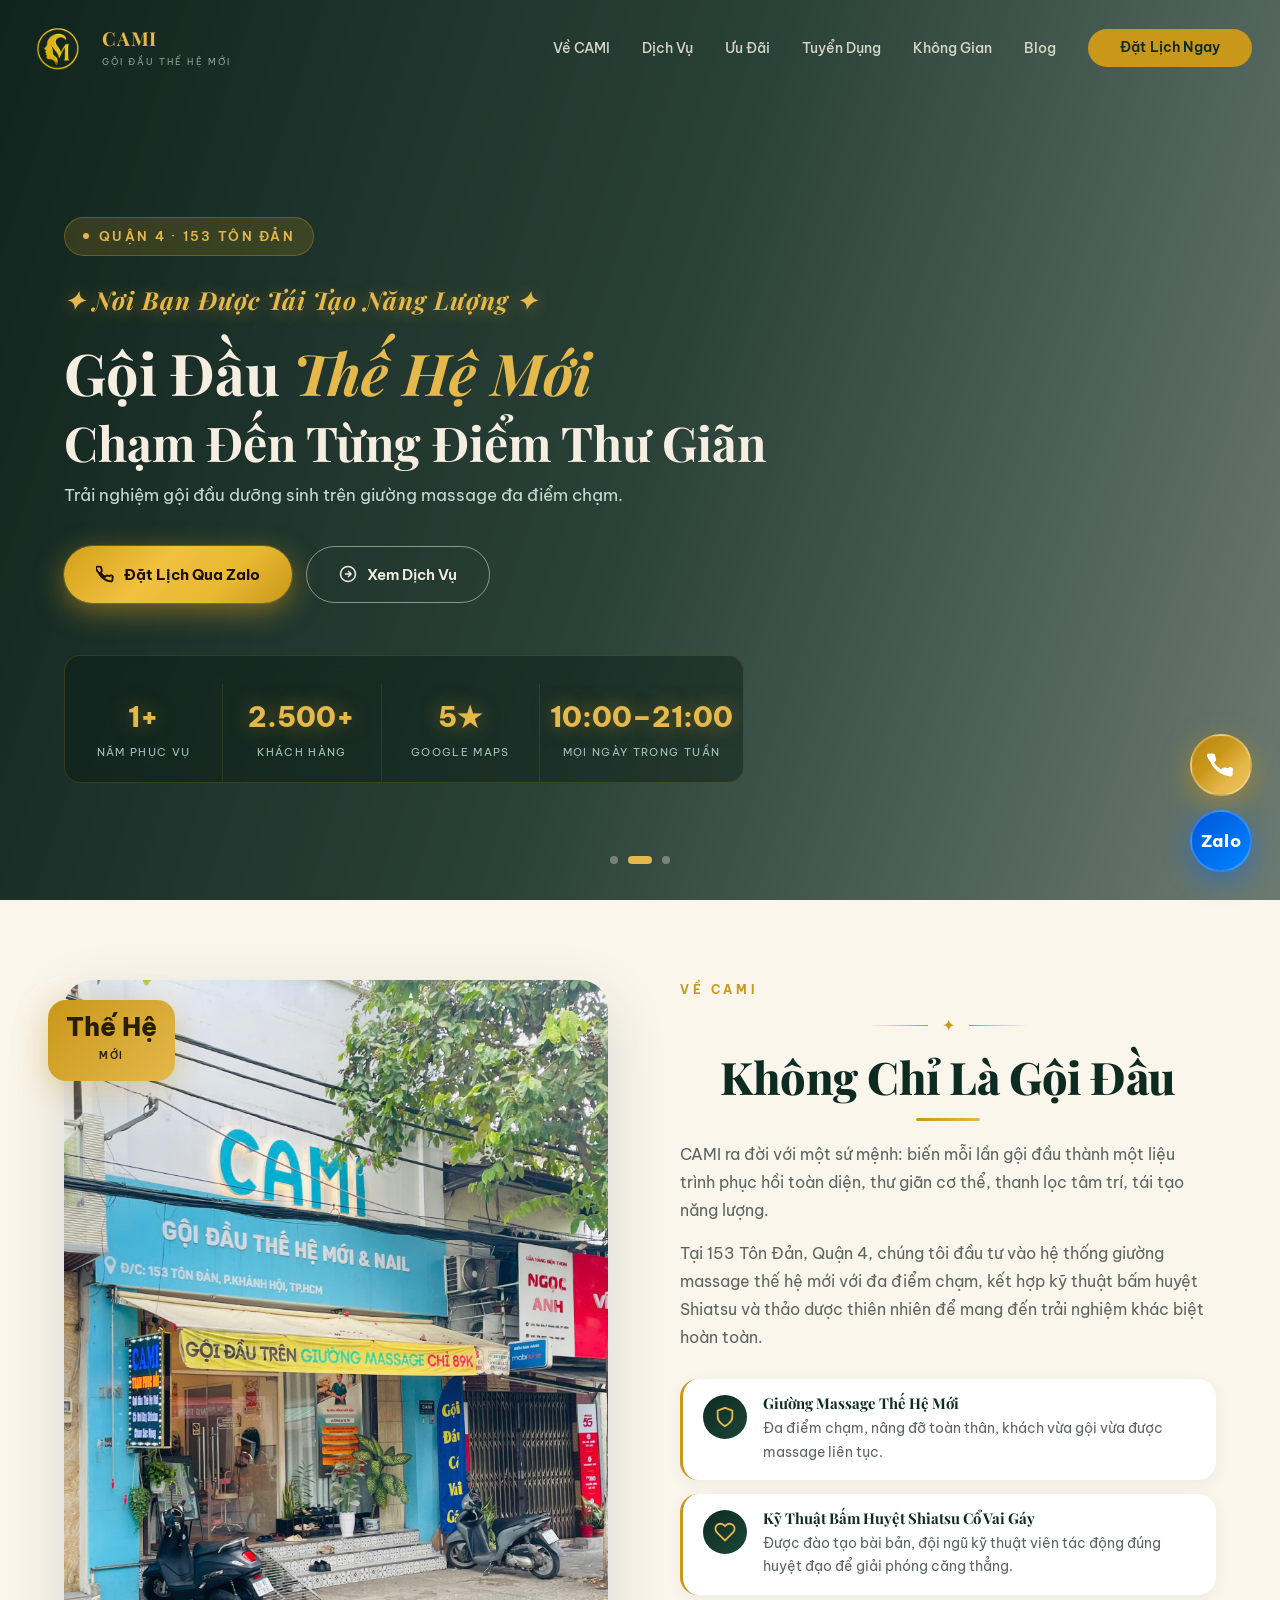
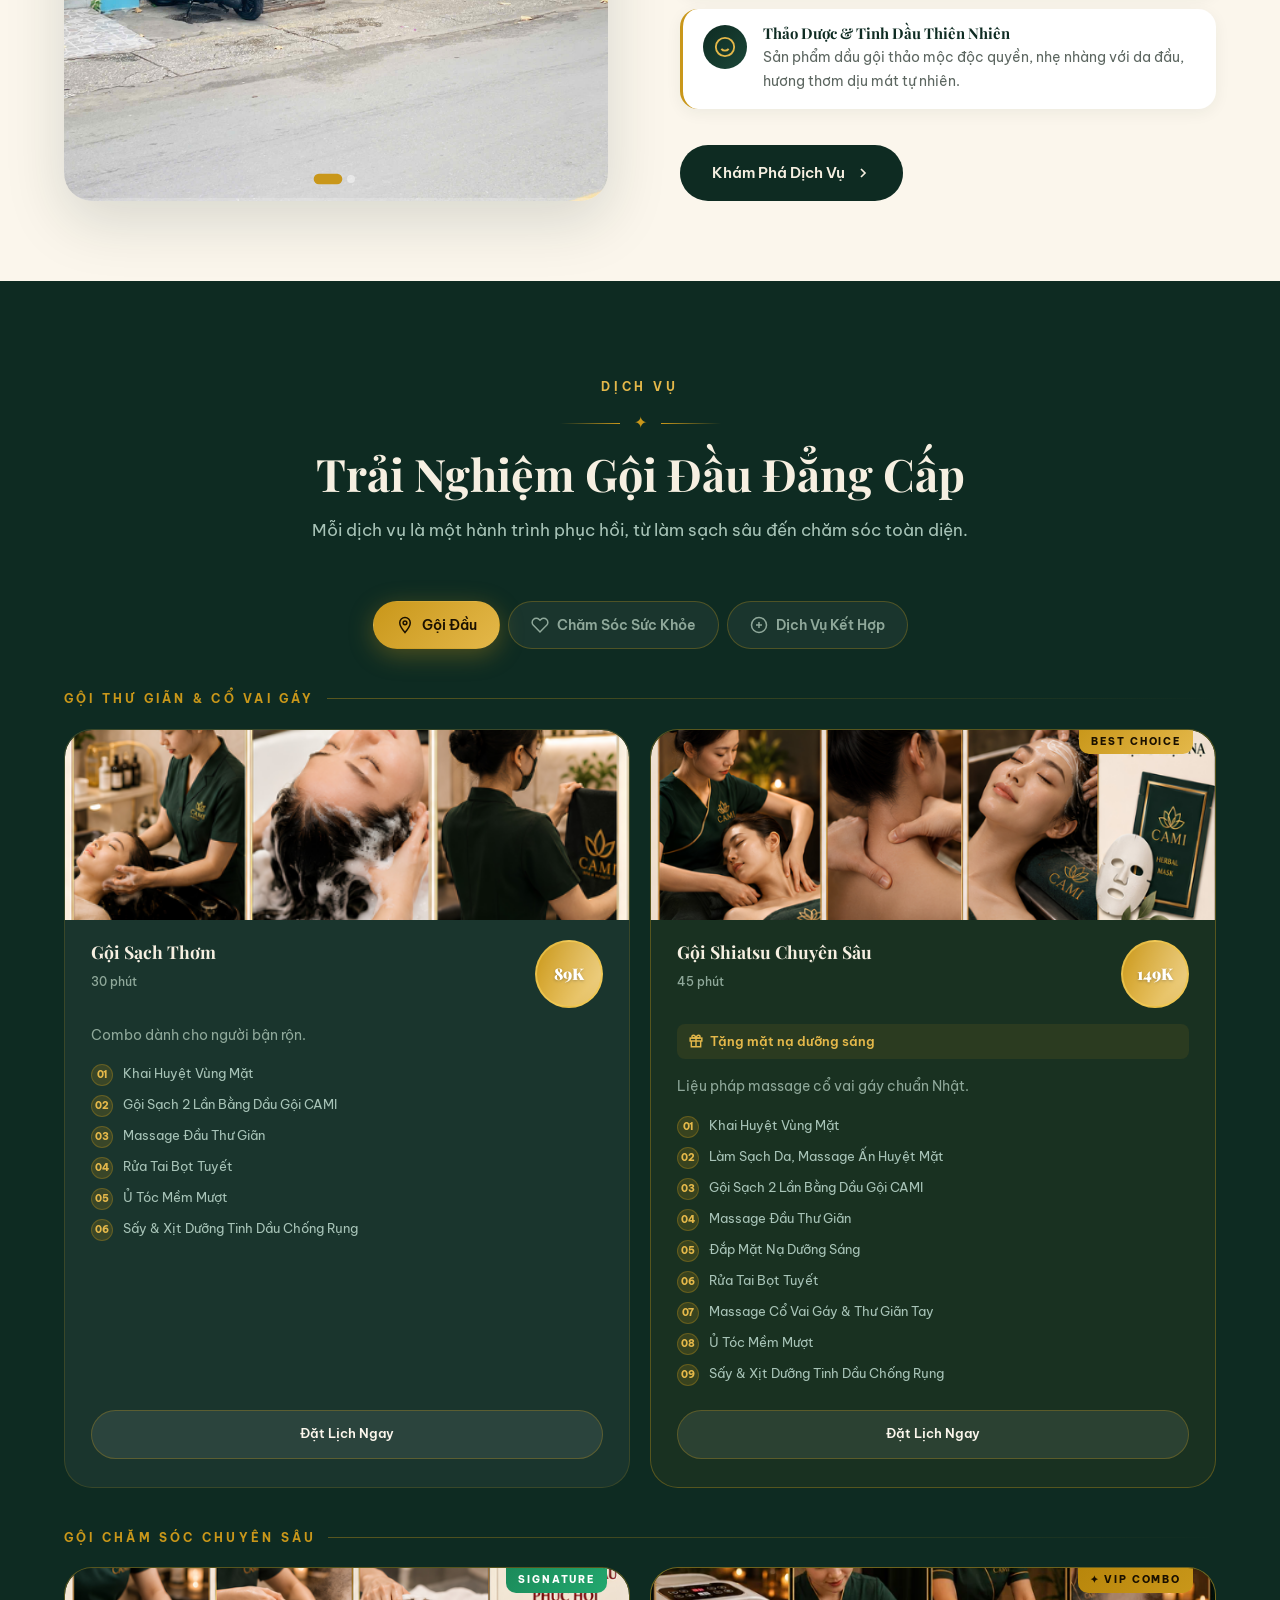
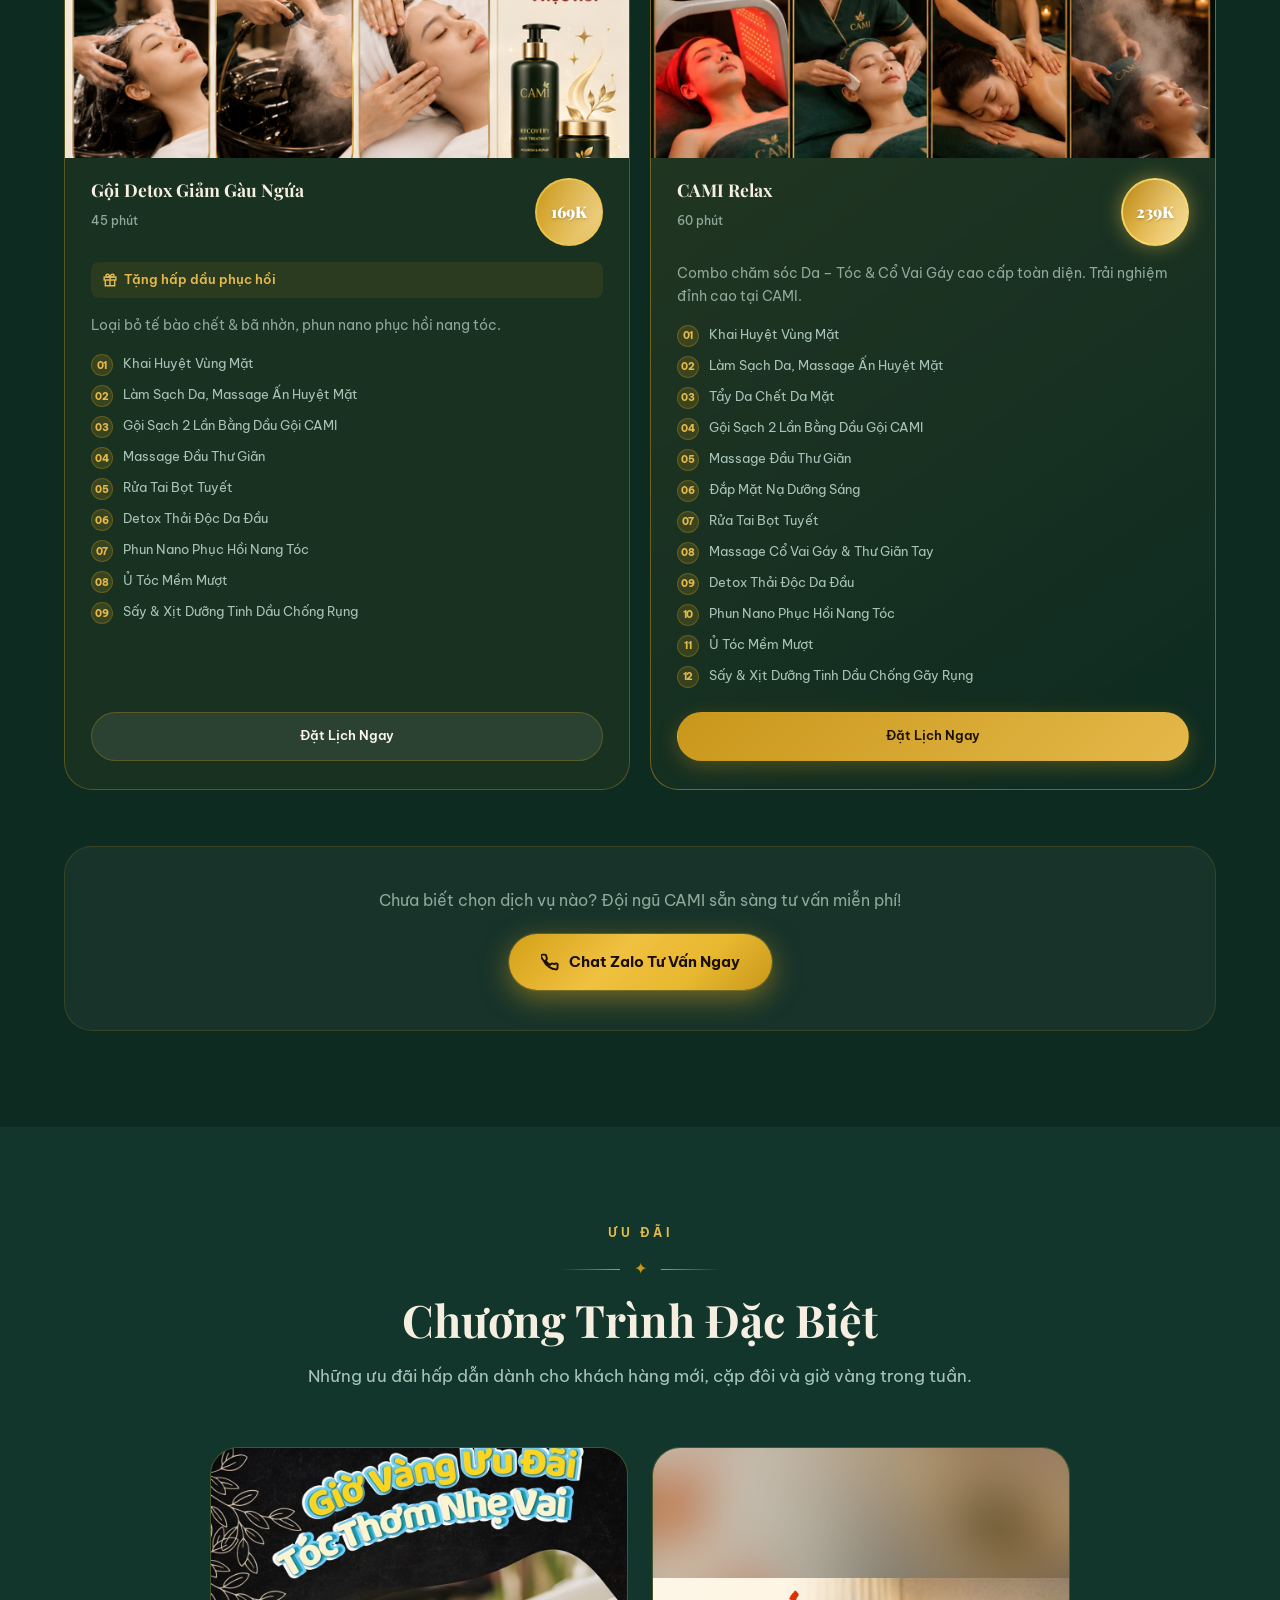
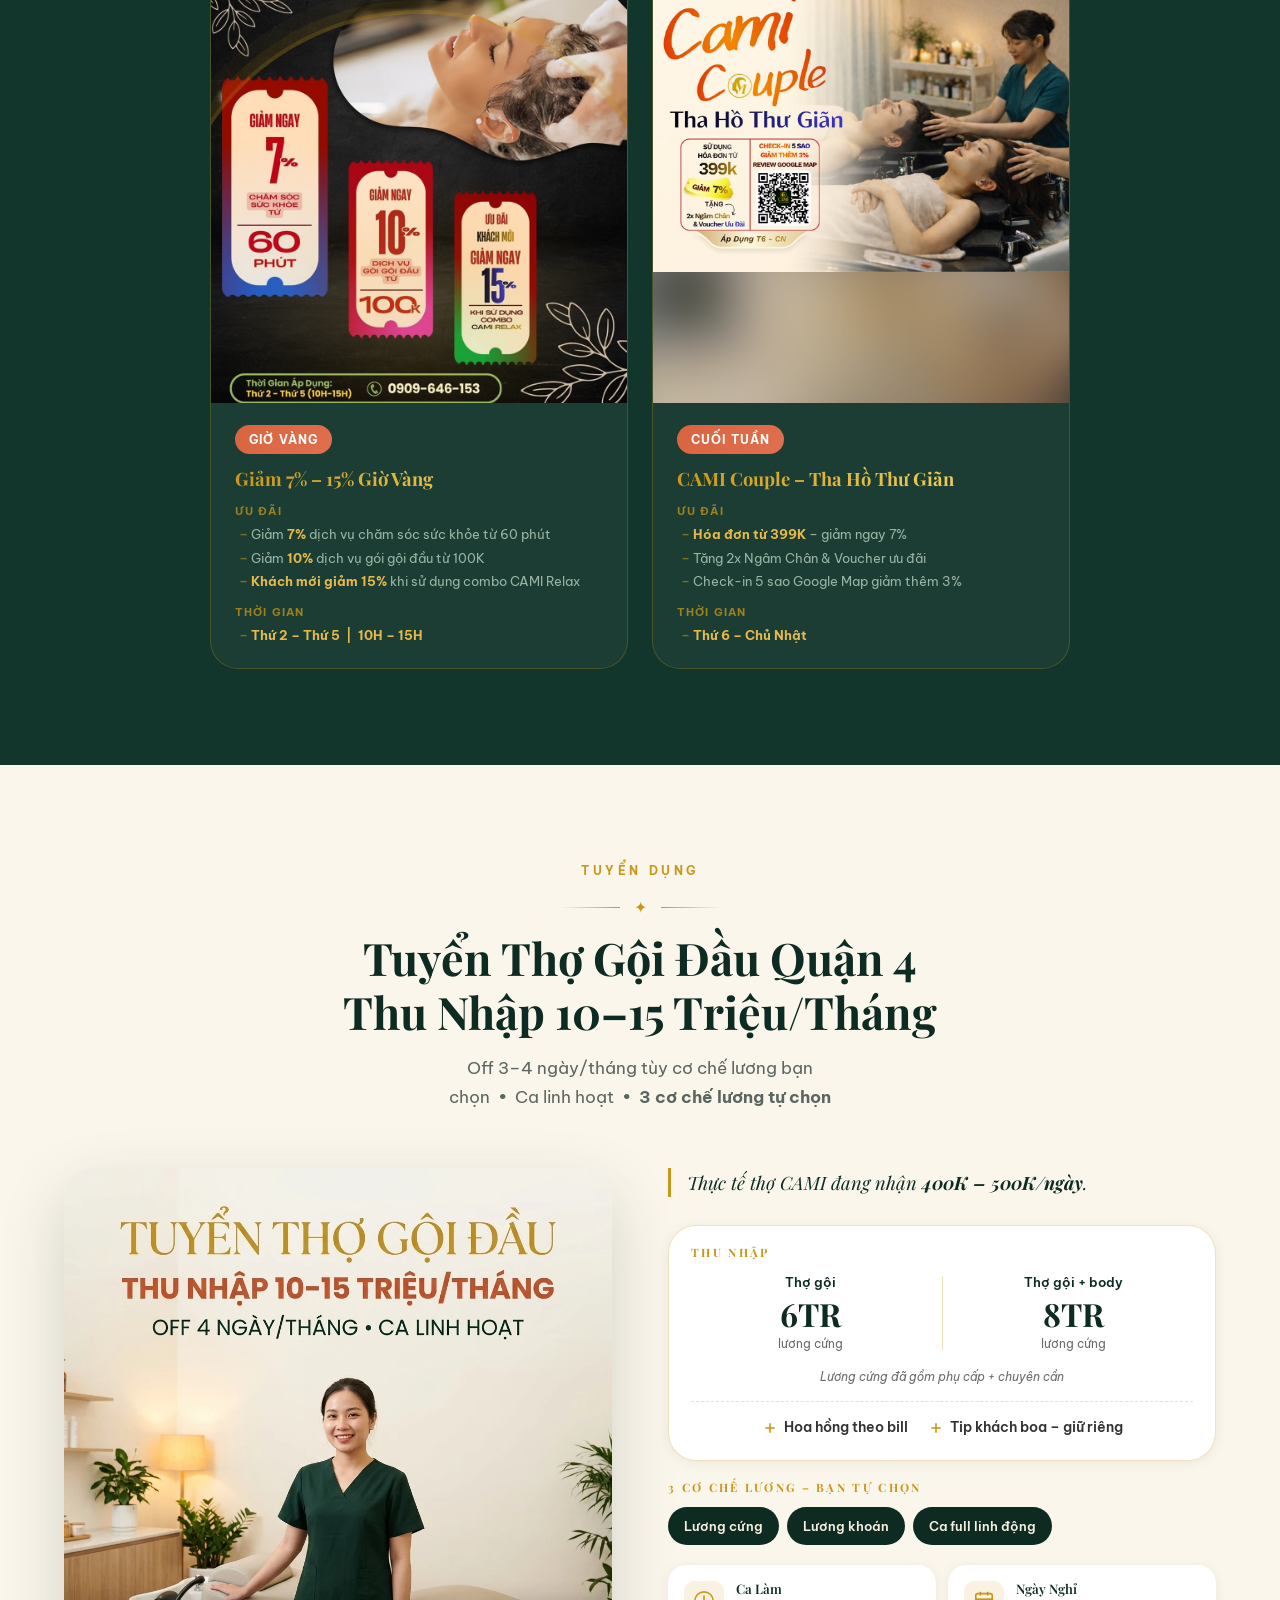
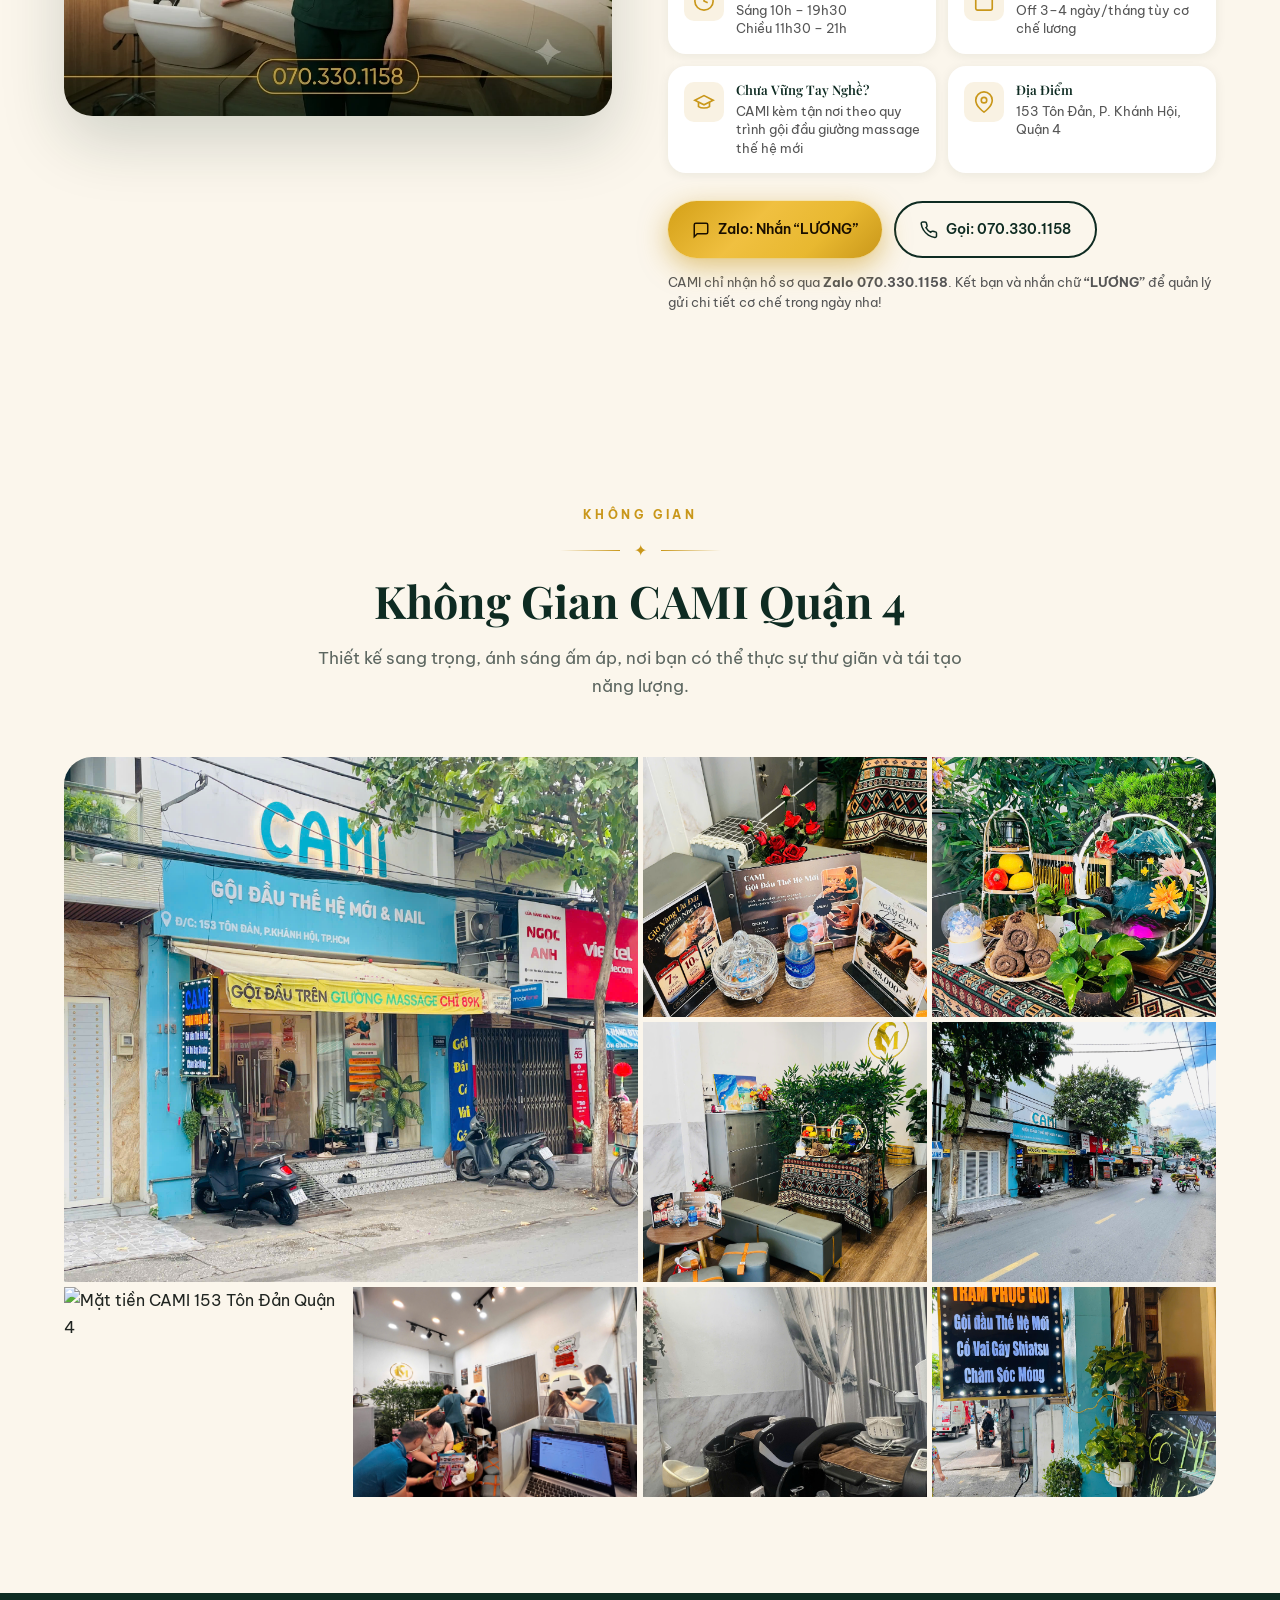
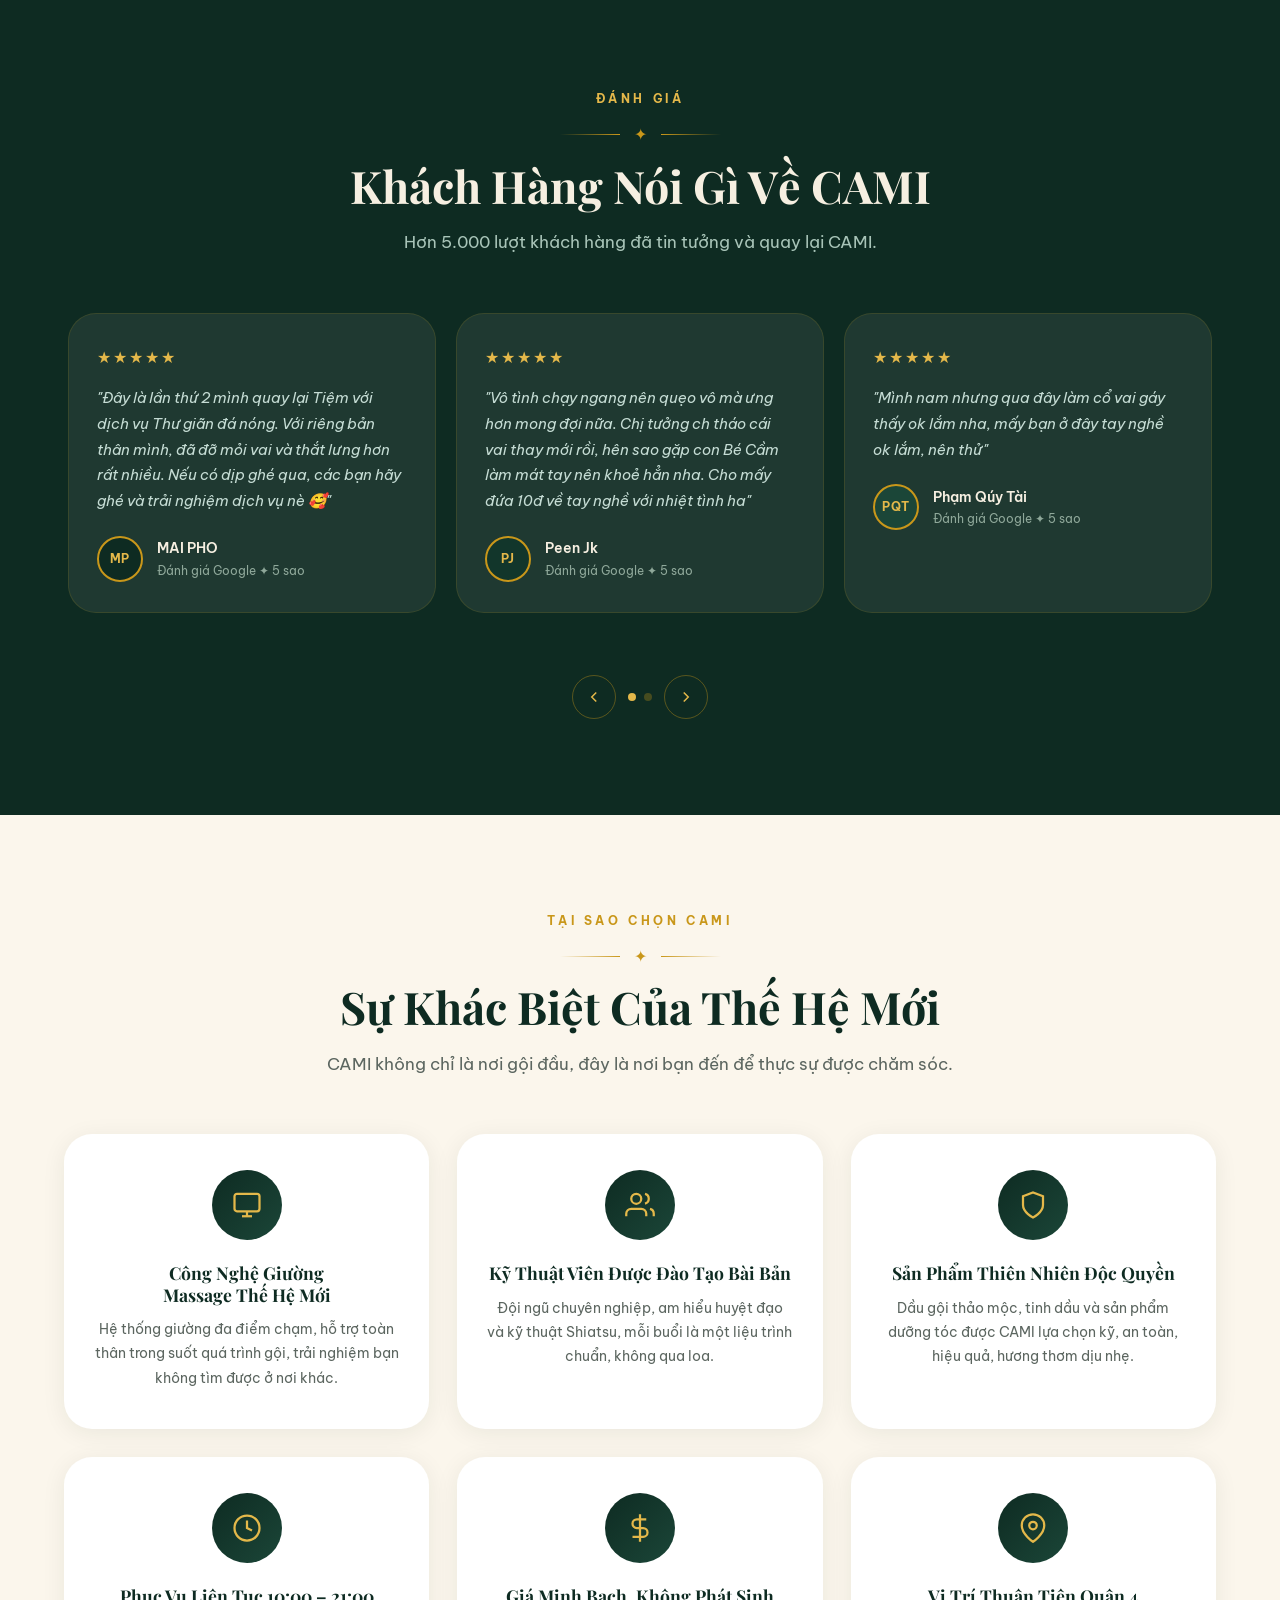
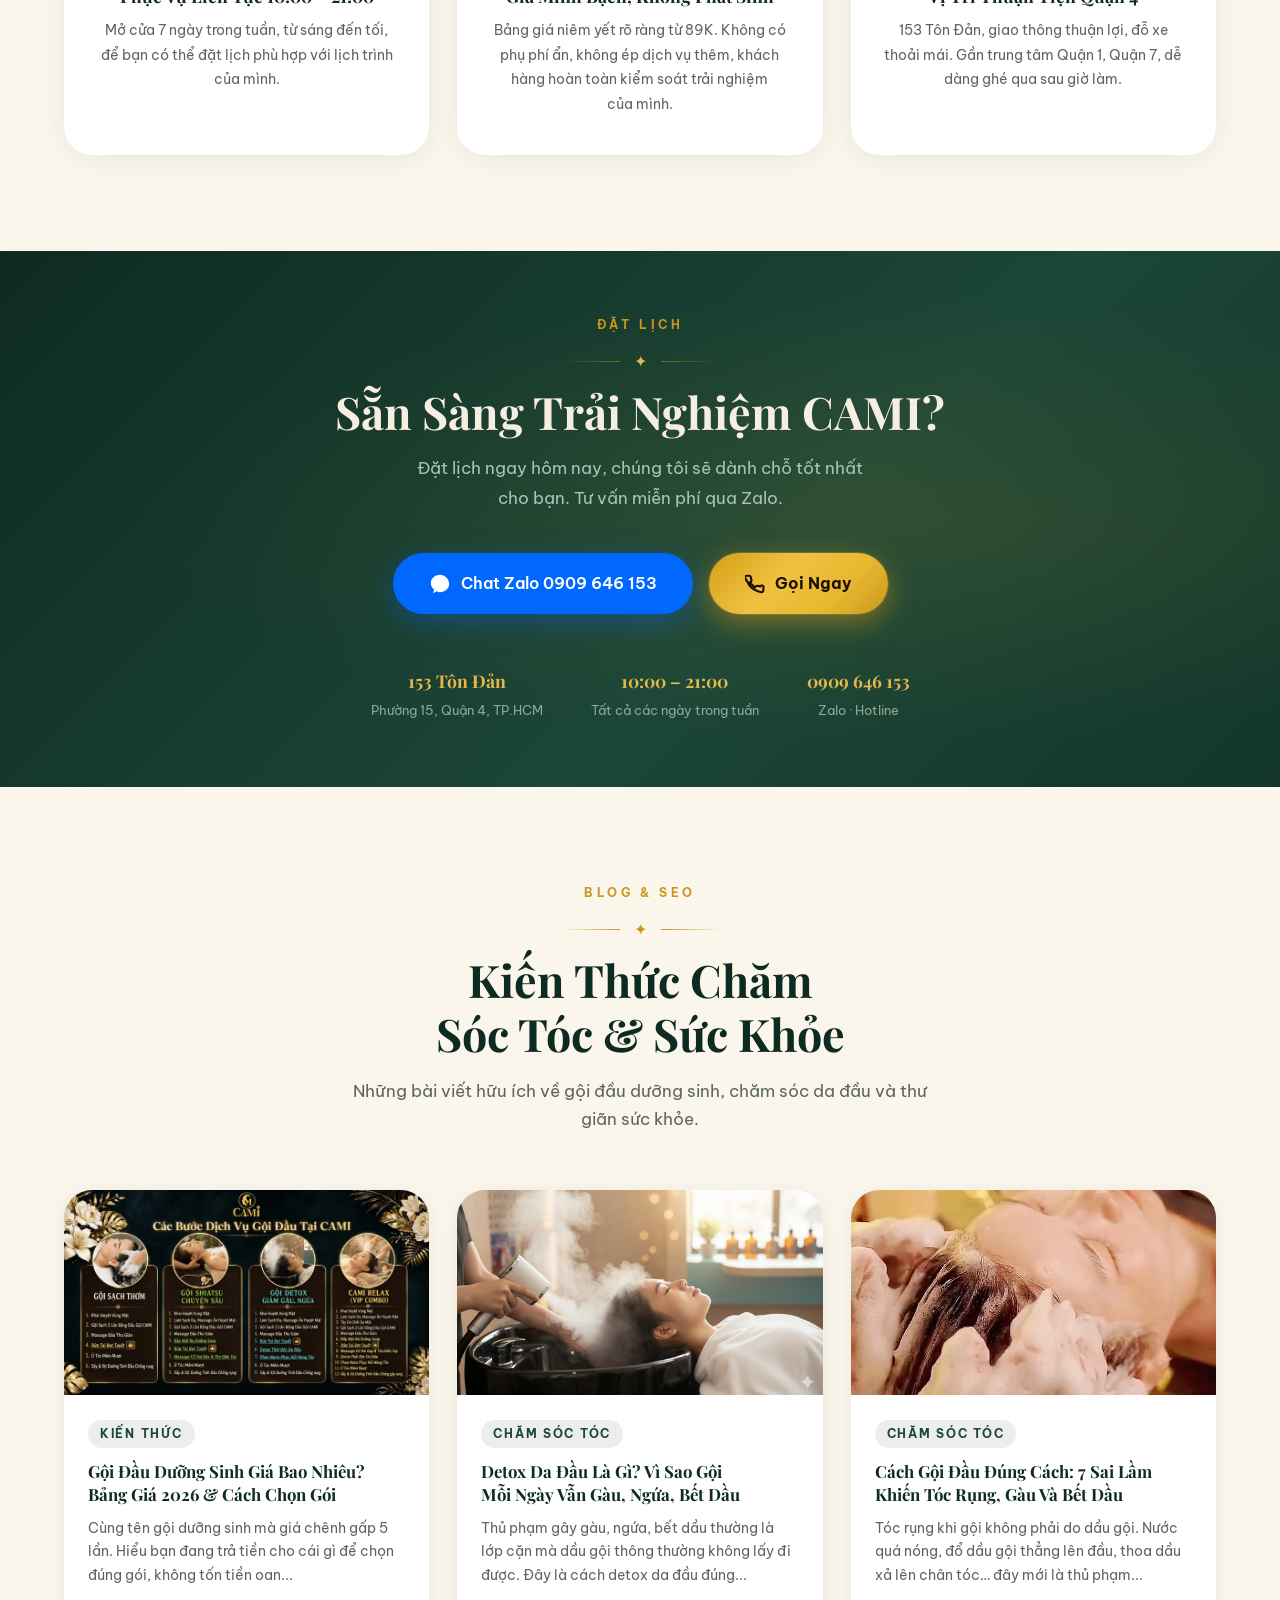
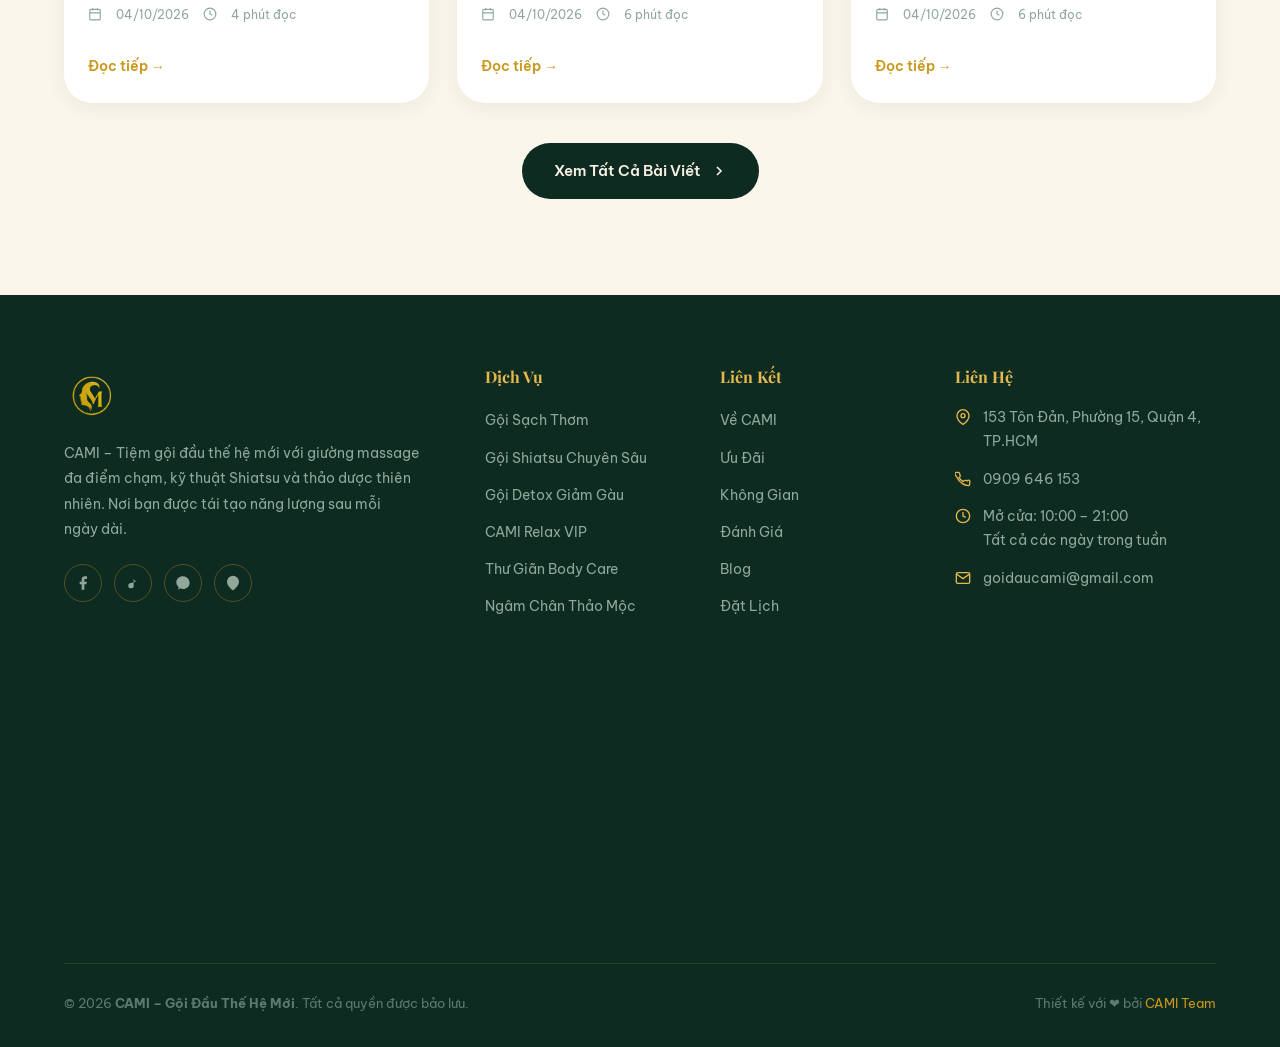
==== commit 75553826: "feat: cập nhật menu, ưu đãi, tuyển dụng mới và thêm 3 bài blog gội đầu - Gói gội: sửa đúng các bước " ====
--- a/index.html
+++ b/index.html
@@ -35,7 +35,7 @@
 <link rel="preconnect" href="https://fonts.googleapis.com">
 <link rel="preconnect" href="https://fonts.gstatic.com" crossorigin>
 <link href="https://fonts.googleapis.com/css2?family=Playfair+Display:ital,wght@0,500;0,600;0,700;0,800;1,500;1,600&family=Dancing+Script:wght@600;700&family=Be+Vietnam+Pro:wght@300;400;500;600;700&display=swap" rel="stylesheet">
-<link rel="stylesheet" href="css/style.css">
+<link rel="stylesheet" href="css/style.css?v=20261004c">
 </head>
 <body>
 
@@ -257,13 +257,14 @@
             </div>
             <div class="svc-price-circle">89K</div>
           </div>
+          <p class="svc-desc">Combo dành cho người bận rộn.</p>
           <ul class="svc-steps">
             <li><span class="svc-num">01</span>Khai Huyệt Vùng Mặt</li>
             <li><span class="svc-num">02</span>Gội Sạch 2 Lần Bằng Dầu Gội CAMI</li>
             <li><span class="svc-num">03</span>Massage Đầu Thư Giãn</li>
             <li><span class="svc-num">04</span>Rửa Tai Bọt Tuyết</li>
             <li><span class="svc-num">05</span>Ủ Tóc Mềm Mượt</li>
-            <li><span class="svc-num">06</span>Sấy Xịt Dưỡng Tinh Dầu</li>
+            <li><span class="svc-num">06</span>Sấy &amp; Xịt Dưỡng Tinh Dầu Chống Rụng</li>
           </ul>
           <a href="https://zalo.me/0909646153" target="_blank" rel="noopener" class="svc-btn">Đặt Lịch Ngay</a>
         </div>
@@ -283,17 +284,19 @@
           </div>
           <div class="svc-gift">
             <svg width="14" height="14" viewBox="0 0 24 24" fill="none" stroke="currentColor" stroke-width="2.5"><polyline points="20 12 20 22 4 22 4 12"/><rect x="2" y="7" width="20" height="5"/><path d="M12 22V7"/><path d="M12 7H7.5a2.5 2.5 0 0 1 0-5C11 2 12 7 12 7z"/><path d="M12 7h4.5a2.5 2.5 0 0 0 0-5C13 2 12 7 12 7z"/></svg>
-            Tặng đắp mặt nạ dưỡng sáng
-          </div>
+            Tặng mặt nạ dưỡng sáng
+          </div>
+          <p class="svc-desc">Liệu pháp massage cổ vai gáy chuẩn Nhật.</p>
           <ul class="svc-steps">
             <li><span class="svc-num">01</span>Khai Huyệt Vùng Mặt</li>
             <li><span class="svc-num">02</span>Làm Sạch Da, Massage Ấn Huyệt Mặt</li>
-            <li><span class="svc-num">03</span>Gội Sạch 2 Lần, Massage Đầu Thư Giãn</li>
-            <li><span class="svc-num">04</span>Đắp Mặt Nạ Dưỡng Sáng</li>
-            <li><span class="svc-num">05</span>Rửa Tai Bọt Tuyết</li>
-            <li><span class="svc-num">06</span>Massage Cổ Vai Gáy &amp; Thư Giãn Tay</li>
-            <li><span class="svc-num">07</span>Ủ Tóc Mềm Mượt</li>
-            <li><span class="svc-num">08</span>Sấy Xịt Dưỡng Tinh Dầu</li>
+            <li><span class="svc-num">03</span>Gội Sạch 2 Lần Bằng Dầu Gội CAMI</li>
+            <li><span class="svc-num">04</span>Massage Đầu Thư Giãn</li>
+            <li><span class="svc-num">05</span>Đắp Mặt Nạ Dưỡng Sáng</li>
+            <li><span class="svc-num">06</span>Rửa Tai Bọt Tuyết</li>
+            <li><span class="svc-num">07</span>Massage Cổ Vai Gáy &amp; Thư Giãn Tay</li>
+            <li><span class="svc-num">08</span>Ủ Tóc Mềm Mượt</li>
+            <li><span class="svc-num">09</span>Sấy &amp; Xịt Dưỡng Tinh Dầu Chống Rụng</li>
           </ul>
           <a href="https://zalo.me/0909646153" target="_blank" rel="noopener" class="svc-btn">Đặt Lịch Ngay</a>
         </div>
@@ -318,17 +321,19 @@
           </div>
           <div class="svc-gift">
             <svg width="14" height="14" viewBox="0 0 24 24" fill="none" stroke="currentColor" stroke-width="2.5"><polyline points="20 12 20 22 4 22 4 12"/><rect x="2" y="7" width="20" height="5"/><path d="M12 22V7"/><path d="M12 7H7.5a2.5 2.5 0 0 1 0-5C11 2 12 7 12 7z"/><path d="M12 7h4.5a2.5 2.5 0 0 0 0-5C13 2 12 7 12 7z"/></svg>
-            Tặng hấp dầu phục hồi nang tóc
-          </div>
+            Tặng hấp dầu phục hồi
+          </div>
+          <p class="svc-desc">Loại bỏ tế bào chết &amp; bã nhờn, phun nano phục hồi nang tóc.</p>
           <ul class="svc-steps">
             <li><span class="svc-num">01</span>Khai Huyệt Vùng Mặt</li>
             <li><span class="svc-num">02</span>Làm Sạch Da, Massage Ấn Huyệt Mặt</li>
-            <li><span class="svc-num">03</span>Gội Sạch 2 Lần, Massage Đầu Thư Giãn</li>
-            <li><span class="svc-num">04</span>Rửa Tai Bọt Tuyết</li>
-            <li><span class="svc-num">05</span>Detox Thải Độc Da Đầu Chuyên Sâu</li>
-            <li><span class="svc-num">06</span>Phun Nano Phục Hồi Nang Tóc</li>
-            <li><span class="svc-num">07</span>Massage Cổ Vai Gáy &amp; Thư Giãn Tay</li>
-            <li><span class="svc-num">08</span>Ủ Tóc Mềm Mượt &amp; Sấy Xịt Dưỡng</li>
+            <li><span class="svc-num">03</span>Gội Sạch 2 Lần Bằng Dầu Gội CAMI</li>
+            <li><span class="svc-num">04</span>Massage Đầu Thư Giãn</li>
+            <li><span class="svc-num">05</span>Rửa Tai Bọt Tuyết</li>
+            <li><span class="svc-num">06</span>Detox Thải Độc Da Đầu</li>
+            <li><span class="svc-num">07</span>Phun Nano Phục Hồi Nang Tóc</li>
+            <li><span class="svc-num">08</span>Ủ Tóc Mềm Mượt</li>
+            <li><span class="svc-num">09</span>Sấy &amp; Xịt Dưỡng Tinh Dầu Chống Rụng</li>
           </ul>
           <a href="https://zalo.me/0909646153" target="_blank" rel="noopener" class="svc-btn">Đặt Lịch Ngay</a>
         </div>
@@ -346,20 +351,20 @@
             </div>
             <div class="svc-price-circle svc-price-gold">239K</div>
           </div>
-          <p class="svc-desc">Combo chăm sóc da tóc toàn diện kết hợp thư giãn cổ vai gáy cao cấp. Trải nghiệm đỉnh cao tại CAMI.</p>
+          <p class="svc-desc">Combo chăm sóc Da – Tóc &amp; Cổ Vai Gáy cao cấp toàn diện. Trải nghiệm đỉnh cao tại CAMI.</p>
           <ul class="svc-steps">
-            <li><span class="svc-num">01</span>Tẩy Da Chết Da Mặt</li>
-            <li><span class="svc-num">02</span>Khai Huyệt, Massage Ấn Huyệt Mặt</li>
-            <li><span class="svc-num">03</span>Gội Sạch 2 Lần, Massage Đầu Thư Giãn</li>
-            <li><span class="svc-num">04</span>Đắp Mặt Nạ Dưỡng Sáng</li>
-            <li><span class="svc-num">05</span>Rửa Tai Bọt Tuyết</li>
-            <li><span class="svc-num">06</span>Detox Thải Độc Da Đầu</li>
-            <li><span class="svc-num">07</span>Phun Nano Phục Hồi Nang Tóc</li>
+            <li><span class="svc-num">01</span>Khai Huyệt Vùng Mặt</li>
+            <li><span class="svc-num">02</span>Làm Sạch Da, Massage Ấn Huyệt Mặt</li>
+            <li><span class="svc-num">03</span>Tẩy Da Chết Da Mặt</li>
+            <li><span class="svc-num">04</span>Gội Sạch 2 Lần Bằng Dầu Gội CAMI</li>
+            <li><span class="svc-num">05</span>Massage Đầu Thư Giãn</li>
+            <li><span class="svc-num">06</span>Đắp Mặt Nạ Dưỡng Sáng</li>
+            <li><span class="svc-num">07</span>Rửa Tai Bọt Tuyết</li>
             <li><span class="svc-num">08</span>Massage Cổ Vai Gáy &amp; Thư Giãn Tay</li>
-            <li><span class="svc-num">09</span>Ngâm Chân Thảo Mộc</li>
-            <li><span class="svc-num">10</span>Đắp Cao Nóng Ngải Cứu</li>
-            <li><span class="svc-num">11</span>Ủ Tóc Phục Hồi Chuyên Sâu</li>
-            <li><span class="svc-num">12</span>Sấy Tóc Xịt Dưỡng Tinh Dầu</li>
+            <li><span class="svc-num">09</span>Detox Thải Độc Da Đầu</li>
+            <li><span class="svc-num">10</span>Phun Nano Phục Hồi Nang Tóc</li>
+            <li><span class="svc-num">11</span>Ủ Tóc Mềm Mượt</li>
+            <li><span class="svc-num">12</span>Sấy &amp; Xịt Dưỡng Tinh Dầu Chống Gãy Rụng</li>
           </ul>
           <a href="https://zalo.me/0909646153" target="_blank" rel="noopener" class="svc-btn svc-btn-gold">Đặt Lịch Ngay</a>
         </div>
@@ -372,32 +377,31 @@
       <div class="svc-group-label">Thư Giãn &amp; Phục Hồi Cơ Thể</div>
       <div class="svc-cards svc-3col">
 
-        <!-- Health card 1 -->
-        <div class="svc-card reveal">
+        <!-- Health card 1 – BEST CHOICE -->
+        <div class="svc-card svc-featured reveal">
           <div class="svc-card-img">
             <img src="images/dv daucovaigay.png" alt="Thư Giãn Đầu Cổ Vai Gáy tại CAMI" loading="lazy" width="800" height="400">
           </div>
-          <h3 class="svc-name" style="text-align:center; margin-bottom:8px;">Thư Giãn Đầu Cổ Vai Gáy</h3>
+          <div class="svc-badge">BEST CHOICE</div>
+          <h3 class="svc-name svc-name-center">Thư Giãn Đầu – Cổ – Vai – Gáy</h3>
           <div class="svc-dual-price">
-            <div class="svc-price-opt">
-              <span class="svc-opt-time">45 phút</span>
-              <span class="svc-opt-price">229K</span>
-            </div>
-            <div class="svc-price-divider"></div>
             <div class="svc-price-opt">
               <span class="svc-opt-time">60 phút</span>
               <span class="svc-opt-price">298K</span>
             </div>
           </div>
-          <div class="svc-gift" style="justify-content:center;">
+          <div class="svc-gift svc-gift-center">
             <svg width="14" height="14" viewBox="0 0 24 24" fill="none" stroke="currentColor" stroke-width="2.5"><polyline points="20 12 20 22 4 22 4 12"/><rect x="2" y="7" width="20" height="5"/><path d="M12 22V7"/><path d="M12 7H7.5a2.5 2.5 0 0 1 0-5C11 2 12 7 12 7z"/><path d="M12 7h4.5a2.5 2.5 0 0 0 0-5C13 2 12 7 12 7z"/></svg>
             Tặng đắp thảo dược
           </div>
-          <ul class="svc-steps" style="margin-top:16px;">
-            <li><span class="svc-num">01</span>Massage Bấm Huyệt Đầu Thư Giãn Sâu</li>
-            <li><span class="svc-num">02</span>Kỹ Thuật Cổ Vai Gáy Giải Phóng Căng Thẳng</li>
-            <li><span class="svc-num">03</span>Đắp Thảo Dược Phục Hồi</li>
-            <li><span class="svc-num">04</span>Xịt Tinh Dầu Thư Giãn</li>
+          <p class="svc-desc svc-desc-center">Giảm đau nhức, tăng tuần hoàn máu, cải thiện chứng mất ngủ.</p>
+          <ul class="svc-steps">
+            <li><span class="svc-num">01</span>Khai Huyệt Cổ Vai Gáy</li>
+            <li><span class="svc-num">02</span>Liệu Pháp Giãn Cơ Căng Cứng</li>
+            <li><span class="svc-num">03</span>Trượt Giác / Giác Hơi Hút Khí Hàn</li>
+            <li><span class="svc-num">04</span>Đắp Cao Thảo Dược Bài Độc Tố</li>
+            <li><span class="svc-num">05</span>Thư Giãn Đầu Lưu Thông Máu</li>
+            <li><span class="svc-num">06</span>Thư Giãn Tay Giảm Mỏi Tê</li>
           </ul>
           <a href="https://zalo.me/0909646153" target="_blank" rel="noopener" class="svc-btn">Đặt Lịch Ngay</a>
         </div>
@@ -407,54 +411,55 @@
           <div class="svc-card-img">
             <img src="images/khannong.png" alt="Thư Giãn Thắt Lưng Eo Chân tại CAMI" loading="lazy" width="800" height="400">
           </div>
-          <h3 class="svc-name" style="text-align:center; margin-bottom:8px;">Thư Giãn Thắt Lưng Eo Chân</h3>
-          <div class="svc-dual-price">
-            <div class="svc-price-opt">
-              <span class="svc-opt-time">45 phút</span>
-              <span class="svc-opt-price">229K</span>
-            </div>
-            <div class="svc-price-divider"></div>
-            <div class="svc-price-opt">
-              <span class="svc-opt-time">60 phút</span>
-              <span class="svc-opt-price">298K</span>
-            </div>
-          </div>
-          <div class="svc-gift" style="justify-content:center;">
-            <svg width="14" height="14" viewBox="0 0 24 24" fill="none" stroke="currentColor" stroke-width="2.5"><polyline points="20 12 20 22 4 22 4 12"/><rect x="2" y="7" width="20" height="5"/><path d="M12 22V7"/><path d="M12 7H7.5a2.5 2.5 0 0 1 0-5C11 2 12 7 12 7z"/><path d="M12 7h4.5a2.5 2.5 0 0 0 0-5C13 2 12 7 12 7z"/></svg>
-            Tặng đắp thảo dược
-          </div>
-          <ul class="svc-steps" style="margin-top:16px;">
-            <li><span class="svc-num">01</span>Massage Thắt Lưng Giảm Đau Nhức</li>
-            <li><span class="svc-num">02</span>Bấm Huyệt Eo &amp; Hông</li>
-            <li><span class="svc-num">03</span>Thư Giãn Chân Toàn Diện</li>
-            <li><span class="svc-num">04</span>Đắp Thảo Dược Phục Hồi</li>
-          </ul>
-          <a href="https://zalo.me/0909646153" target="_blank" rel="noopener" class="svc-btn">Đặt Lịch Ngay</a>
-        </div>
-
-        <!-- Health card 3 -->
-        <div class="svc-card svc-featured reveal">
-          <div class="svc-card-img">
-            <img src="images/thugiandanong.png" alt="Thư Giãn Đá Nóng Full Body tại CAMI" loading="lazy" width="800" height="400">
-          </div>
-          <div class="svc-badge">FULL BODY</div>
-          <h3 class="svc-name" style="text-align:center; margin-bottom:8px;">Thư Giãn Đá Nóng Full Body</h3>
+          <h3 class="svc-name svc-name-center">Thư Giãn Thắt Lưng – Eo – Chân</h3>
           <div class="svc-dual-price">
             <div class="svc-price-opt">
               <span class="svc-opt-time">60 phút</span>
               <span class="svc-opt-price">298K</span>
             </div>
+          </div>
+          <div class="svc-gift svc-gift-center">
+            <svg width="14" height="14" viewBox="0 0 24 24" fill="none" stroke="currentColor" stroke-width="2.5"><polyline points="20 12 20 22 4 22 4 12"/><rect x="2" y="7" width="20" height="5"/><path d="M12 22V7"/><path d="M12 7H7.5a2.5 2.5 0 0 1 0-5C11 2 12 7 12 7z"/><path d="M12 7h4.5a2.5 2.5 0 0 0 0-5C13 2 12 7 12 7z"/></svg>
+            Tặng đắp thảo dược
+          </div>
+          <p class="svc-desc svc-desc-center">Làm mềm cơ, giảm đau lưng / nhói buốt thần kinh tọa.</p>
+          <ul class="svc-steps">
+            <li><span class="svc-num">01</span>Khai Huyệt Lưng Eo Chân</li>
+            <li><span class="svc-num">02</span>Liệu Pháp Giãn Cơ Lưng Eo Bó Cứng</li>
+            <li><span class="svc-num">03</span>Trượt Giác / Giác Hơi Hút Khí Hàn</li>
+            <li><span class="svc-num">04</span>Đắp Cao Thảo Dược Bài Độc Tố</li>
+            <li><span class="svc-num">05</span>Thư Giãn Chân Giảm Mỏi Tê</li>
+            <li><span class="svc-num">06</span>Thư Giãn Đầu Lưu Thông Máu – Giảm Buốt</li>
+          </ul>
+          <a href="https://zalo.me/0909646153" target="_blank" rel="noopener" class="svc-btn">Đặt Lịch Ngay</a>
+        </div>
+
+        <!-- Health card 3 -->
+        <div class="svc-card reveal">
+          <div class="svc-card-img">
+            <img src="images/thugiandanong.png" alt="Thư Giãn Đá Nóng Full Body Care tại CAMI" loading="lazy" width="800" height="400">
+          </div>
+          <h3 class="svc-name svc-name-center">Thư Giãn Đá Nóng <span class="svc-name-sub">(Full Body Care)</span></h3>
+          <div class="svc-dual-price">
+            <div class="svc-price-opt">
+              <span class="svc-opt-time">60 phút</span>
+              <span class="svc-opt-price">298K</span>
+            </div>
             <div class="svc-price-divider"></div>
             <div class="svc-price-opt">
               <span class="svc-opt-time">90 phút</span>
               <span class="svc-opt-price">398K</span>
             </div>
           </div>
-          <ul class="svc-steps" style="margin-top:24px;">
-            <li><span class="svc-num">01</span>Đặt Đá Nóng Dọc Cột Sống &amp; Huyệt Đạo</li>
-            <li><span class="svc-num">02</span>Massage Đầu Thư Giãn Toàn Diện</li>
-            <li><span class="svc-num">03</span>Massage Cổ Vai Gáy Bằng Đá Nóng</li>
-            <li><span class="svc-num">04</span>Thư Giãn Thắt Lưng &amp; Chân</li>
+          <p class="svc-desc svc-desc-center">Làm mềm cơ, giảm nhức mỏi, thư giãn toàn thân.</p>
+          <ul class="svc-steps">
+            <li><span class="svc-num">01</span>Khai Huyệt Thư Giãn Toàn Thân</li>
+            <li><span class="svc-num">02</span>Thư Giãn Cổ Vai Gáy</li>
+            <li><span class="svc-num">03</span>Chăm Sóc Lưng Eo Bó Cứng</li>
+            <li><span class="svc-num">04</span>Đá Nóng Làm Ấm Lưng</li>
+            <li><span class="svc-num">05</span>Thư Giãn Chân Giảm Mỏi Tê</li>
+            <li><span class="svc-num">06</span>Thư Giãn Tay Giảm Mỏi Tê</li>
+            <li><span class="svc-num">07</span>Thư Giãn Đầu Thông Huyết, Giảm Buốt</li>
           </ul>
           <a href="https://zalo.me/0909646153" target="_blank" rel="noopener" class="svc-btn">Đặt Lịch Ngay</a>
         </div>
@@ -464,29 +469,70 @@
 
     <!-- ── Panel 3: DỊCH VỤ KẾT HỢP ── -->
     <div class="svc-panel" id="panel-addon" role="tabpanel" aria-labelledby="tab-addon">
-      <div class="svc-group-label">Thêm Vào Bất Kỳ Dịch Vụ Nào</div>
+      <div class="svc-group-label">Thêm Vào Liệu Trình Của Bạn</div>
       <div class="svc-addon-grid">
 
+        <!-- Kết hợp gói gội -->
+        <div class="svc-addon-card reveal">
+          <div class="svc-addon-icon">
+            <svg width="22" height="22" viewBox="0 0 24 24" fill="none" stroke="currentColor" stroke-width="2"><path d="M12 2c-2 0-5 2-5 7 0 3 2 5 5 5s5-2 5-5c0-5-3-7-5-7z"/><path d="M7 14c-3 1-5 3-5 6h20c0-3-2-5-5-6"/></svg>
+          </div>
+          <span class="svc-addon-tag">Gội đầu</span>
+          <span class="svc-addon-name">Thư Giãn Cổ Vai Gáy</span>
+          <span class="svc-addon-price">79K</span>
+        </div>
+
+        <div class="svc-addon-card reveal">
+          <div class="svc-addon-icon">
+            <svg width="22" height="22" viewBox="0 0 24 24" fill="none" stroke="currentColor" stroke-width="2"><rect x="2" y="8" width="20" height="14" rx="2"/><path d="M16 8V6a4 4 0 0 0-8 0v2"/></svg>
+          </div>
+          <span class="svc-addon-tag">Gội đầu</span>
+          <span class="svc-addon-name">Đắp Mặt Nạ</span>
+          <span class="svc-addon-price">40K</span>
+        </div>
+
+        <div class="svc-addon-card reveal">
+          <div class="svc-addon-icon">
+            <svg width="22" height="22" viewBox="0 0 24 24" fill="none" stroke="currentColor" stroke-width="2"><path d="M3 3h18v13H3z"/><path d="M8 21h8m-4-5v5"/></svg>
+          </div>
+          <span class="svc-addon-tag">Gội đầu</span>
+          <span class="svc-addon-name">Detox Da Đầu</span>
+          <span class="svc-addon-price">45K</span>
+        </div>
+
+        <div class="svc-addon-card reveal">
+          <div class="svc-addon-icon">
+            <svg width="22" height="22" viewBox="0 0 24 24" fill="none" stroke="currentColor" stroke-width="2"><circle cx="12" cy="8" r="6"/><path d="M12 14v8m-4 0h8"/></svg>
+          </div>
+          <span class="svc-addon-tag">Gội đầu</span>
+          <span class="svc-addon-name">Tẩy Da Chết Da Mặt</span>
+          <span class="svc-addon-price">40K</span>
+        </div>
+
+        <div class="svc-addon-card reveal">
+          <div class="svc-addon-icon">
+            <svg width="22" height="22" viewBox="0 0 24 24" fill="none" stroke="currentColor" stroke-width="2"><path d="M12 2L2 7l10 5 10-5-10-5z"/><path d="M2 17l10 5 10-5M2 12l10 5 10-5"/></svg>
+          </div>
+          <span class="svc-addon-tag">Gội đầu</span>
+          <span class="svc-addon-name">Hấp Tóc Phủ Bóng Nano</span>
+          <span class="svc-addon-price">120K</span>
+        </div>
+
+        <!-- Kết hợp chăm sóc sức khỏe -->
         <div class="svc-addon-card reveal">
           <div class="svc-addon-icon">
             <svg width="22" height="22" viewBox="0 0 24 24" fill="none" stroke="currentColor" stroke-width="2"><path d="M12 2a7 7 0 0 1 7 7c0 5-7 13-7 13S5 14 5 9a7 7 0 0 1 7-7z"/></svg>
           </div>
+          <span class="svc-addon-tag">Sức khỏe</span>
           <span class="svc-addon-name">Ngâm Chân Thảo Mộc</span>
-          <span class="svc-addon-price">39K</span>
-        </div>
-
-        <div class="svc-addon-card reveal">
-          <div class="svc-addon-icon">
-            <svg width="22" height="22" viewBox="0 0 24 24" fill="none" stroke="currentColor" stroke-width="2"><path d="M12 2a7 7 0 0 1 7 7c0 5-7 13-7 13S5 14 5 9a7 7 0 0 1 7-7z"/></svg>
-          </div>
-          <span class="svc-addon-name">Ngâm Chân Detox</span>
-          <span class="svc-addon-price">88K</span>
+          <span class="svc-addon-price">79K</span>
         </div>
 
         <div class="svc-addon-card reveal">
           <div class="svc-addon-icon">
             <svg width="22" height="22" viewBox="0 0 24 24" fill="none" stroke="currentColor" stroke-width="2"><path d="M17 12h.01M12 12h.01M7 12h.01M21 12c0 4.418-4.03 8-9 8a9.863 9.863 0 0 1-4.255-.949L3 20l1.395-3.72C3.512 15.042 3 13.574 3 12c0-4.418 4.03-8 9-8s9 3.582 9 8z"/></svg>
           </div>
+          <span class="svc-addon-tag">Sức khỏe</span>
           <span class="svc-addon-name">Đắp Cao Nóng Ngải Cứu</span>
           <span class="svc-addon-price">89K</span>
         </div>
@@ -495,55 +541,16 @@
           <div class="svc-addon-icon">
             <svg width="22" height="22" viewBox="0 0 24 24" fill="none" stroke="currentColor" stroke-width="2"><circle cx="12" cy="12" r="10"/><path d="M8 14s1.5 2 4 2 4-2 4-2"/><line x1="9" y1="9" x2="9.01" y2="9"/><line x1="15" y1="9" x2="15.01" y2="9"/></svg>
           </div>
+          <span class="svc-addon-tag">Sức khỏe</span>
           <span class="svc-addon-name">Giác Hơi</span>
-          <span class="svc-addon-price">50K</span>
-        </div>
-
-        <div class="svc-addon-card reveal">
-          <div class="svc-addon-icon">
-            <svg width="22" height="22" viewBox="0 0 24 24" fill="none" stroke="currentColor" stroke-width="2"><path d="M12 2c-2 0-5 2-5 7 0 3 2 5 5 5s5-2 5-5c0-5-3-7-5-7z"/><path d="M7 14c-3 1-5 3-5 6h20c0-3-2-5-5-6"/></svg>
-          </div>
-          <span class="svc-addon-name">Thư Giãn Cổ Vai Gáy</span>
           <span class="svc-addon-price">79K</span>
-        </div>
-
-        <div class="svc-addon-card reveal">
-          <div class="svc-addon-icon">
-            <svg width="22" height="22" viewBox="0 0 24 24" fill="none" stroke="currentColor" stroke-width="2"><rect x="2" y="8" width="20" height="14" rx="2"/><path d="M16 8V6a4 4 0 0 0-8 0v2"/></svg>
-          </div>
-          <span class="svc-addon-name">Đắp Mặt Nạ</span>
-          <span class="svc-addon-price">40K</span>
-        </div>
-
-        <div class="svc-addon-card reveal">
-          <div class="svc-addon-icon">
-            <svg width="22" height="22" viewBox="0 0 24 24" fill="none" stroke="currentColor" stroke-width="2"><path d="M3 3h18v13H3z"/><path d="M8 21h8m-4-5v5"/></svg>
-          </div>
-          <span class="svc-addon-name">Detox Da Đầu</span>
-          <span class="svc-addon-price">45K</span>
-        </div>
-
-        <div class="svc-addon-card reveal">
-          <div class="svc-addon-icon">
-            <svg width="22" height="22" viewBox="0 0 24 24" fill="none" stroke="currentColor" stroke-width="2"><circle cx="12" cy="8" r="6"/><path d="M12 14v8m-4 0h8"/></svg>
-          </div>
-          <span class="svc-addon-name">Tẩy Da Chết Da Mặt</span>
-          <span class="svc-addon-price">40K</span>
-        </div>
-
-        <div class="svc-addon-card reveal">
-          <div class="svc-addon-icon">
-            <svg width="22" height="22" viewBox="0 0 24 24" fill="none" stroke="currentColor" stroke-width="2"><path d="M12 2L2 7l10 5 10-5-10-5z"/><path d="M2 17l10 5 10-5M2 12l10 5 10-5"/></svg>
-          </div>
-          <span class="svc-addon-name">Hấp Tóc Phủ Bóng Nano</span>
-          <span class="svc-addon-price">120K</span>
         </div>
 
       </div><!-- /svc-addon-grid -->
 
       <div class="svc-addon-note reveal">
         <svg width="16" height="16" viewBox="0 0 24 24" fill="none" stroke="currentColor" stroke-width="2"><circle cx="12" cy="12" r="10"/><line x1="12" y1="16" x2="12" y2="12"/><line x1="12" y1="8" x2="12.01" y2="8"/></svg>
-        Các dịch vụ kết hợp có thể thêm vào bất kỳ liệu trình gội đầu nào. Tư vấn qua Zalo để chọn combo phù hợp.
+        Các dịch vụ kết hợp có thể thêm vào liệu trình gội đầu hoặc chăm sóc sức khỏe. Tư vấn qua Zalo để chọn combo phù hợp.
       </div>
     </div><!-- /panel-addon -->
 
@@ -574,7 +581,7 @@
       <!-- Card 1: Giờ Vàng -->
       <div class="offer-card reveal">
         <div class="offer-img">
-          <img src="images/giovanguudai.png" alt="Giờ Vàng Ưu Đãi gội đầu massage tại CAMI Quận 4" loading="lazy" width="800" height="1100">
+          <img src="images/gio-vang-uu-dai.jpg" alt="Giờ Vàng Ưu Đãi – Tóc Thơm Nhẹ Vai tại CAMI Quận 4" loading="lazy" width="1000" height="1414">
         </div>
         <div class="offer-body">
           <span class="offer-badge">Giờ Vàng</span>
@@ -583,8 +590,8 @@
             <li><b class="ol-label">Ưu đãi</b>
               <ul>
                 <li>Giảm <strong class="offer-highlight">7%</strong> dịch vụ chăm sóc sức khỏe từ 60&nbsp;phút</li>
-                <li>Giảm <strong class="offer-highlight">10%</strong> gội đầu dưỡng sinh từ 100K</li>
-                <li><strong class="offer-highlight">Khách mới giảm đến 15%</strong> combo CAMI&nbsp;Relax</li>
+                <li>Giảm <strong class="offer-highlight">10%</strong> dịch vụ gói gội đầu từ&nbsp;100K</li>
+                <li><strong class="offer-highlight">Khách mới giảm 15%</strong> khi sử dụng combo CAMI&nbsp;Relax</li>
               </ul>
             </li>
             <li><b class="ol-label">Thời gian</b>
@@ -598,8 +605,9 @@
 
       <!-- Card 2: Cuối Tuần -->
       <div class="offer-card reveal">
-        <div class="offer-img">
-          <img src="images/cami couple.png" alt="CAMI Couple gội đầu cặp đôi ưu đãi cuối tuần Quận 4" loading="lazy" width="800" height="1100">
+        <div class="offer-img offer-img-fit">
+          <img class="offer-img-backdrop" src="images/cami-couple-uu-dai.jpg" alt="" aria-hidden="true" loading="lazy" width="1200" height="849">
+          <img src="images/cami-couple-uu-dai.jpg" alt="CAMI Couple – Tha Hồ Thư Giãn, ưu đãi cặp đôi cuối tuần tại CAMI Quận 4" loading="lazy" width="1200" height="849">
         </div>
         <div class="offer-body">
           <span class="offer-badge">Cuối Tuần</span>
@@ -608,7 +616,7 @@
             <li><b class="ol-label">Ưu đãi</b>
               <ul>
                 <li><strong class="offer-highlight">Hóa đơn từ 399K</strong> – giảm ngay 7%</li>
-                <li>Tặng 2x Ngâm Chân thảo mộc &amp; Voucher ưu&nbsp;đãi</li>
+                <li>Tặng 2x Ngâm Chân &amp; Voucher ưu&nbsp;đãi</li>
                 <li>Check-in 5 sao Google Map giảm thêm&nbsp;3%</li>
               </ul>
             </li>
@@ -621,29 +629,6 @@
         </div>
       </div>
 
-      <!-- Card 3: Combo Hot -->
-      <div class="offer-card reveal">
-        <div class="offer-img">
-          <img src="images/ngamchandetox.png" alt="Ngâm Chân Detox thảo mộc sạch sâu thư giãn tại CAMI" loading="lazy" width="800" height="1100">
-        </div>
-        <div class="offer-body">
-          <span class="offer-badge">Combo Hot</span>
-          <h3 class="offer-title-shine">Ngâm Chân Detox<br><span class="offer-title-sub">(Thư giãn, sạch sâu, nhẹ nhàng)</span></h3>
-          <ul class="offer-list">
-            <li><b class="ol-label">Ưu đãi</b>
-              <ul>
-                <li>Giảm đến <strong class="offer-highlight">20%</strong> khi sử dụng combo</li>
-              </ul>
-            </li>
-            <li><b class="ol-label">Thời gian</b>
-              <ul>
-                <li><strong class="offer-highlight">Thứ 6 – Chủ Nhật</strong></li>
-              </ul>
-            </li>
-          </ul>
-        </div>
-      </div>
-
     </div>
   </div>
 </section>
@@ -654,41 +639,71 @@
     <div class="sec-head recruit-reveal" style="--rr-delay:0s;">
       <span class="eyebrow">Tuyển Dụng</span>
       <div class="orn"><span></span><i>✦</i><span></span></div>
-      <h2>Gia Nhập Đội CAMI<br>Thu Nhập 9 Đến 12 Triệu</h2>
-      <p>Bạn yêu nghề, muốn làm nơi <strong>khách đều quanh năm</strong>, đồng nghiệp thân thiện và <strong>thu nhập thực tế</strong>? CAMI đang chờ bạn!</p>
+      <h2>Tuyển Thợ Gội Đầu Quận 4<br>Thu Nhập 10–15 Triệu/Tháng</h2>
+      <p>Off 3–4 ngày/tháng tùy cơ chế lương bạn chọn &nbsp;•&nbsp; Ca linh hoạt &nbsp;•&nbsp; <strong>3 cơ chế lương tự chọn</strong></p>
     </div>
 
     <div class="recruit-layout">
       <!-- Hình ảnh -->
       <div class="recruit-visual recruit-reveal" style="--rr-delay:0.18s;">
         <div class="recruit-poster-wrap">
-          <img src="images/recruit-poster.png" alt="CAMI tuyển dụng thợ gội đầu – Thu nhập 9 đến 12 triệu tháng – Quận 4 TPHCM" loading="lazy" width="1080" height="1080">
+          <img src="images/tuyen-tho-goi-dau-quan-4.webp" alt="CAMI tuyển thợ gội đầu Quận 4 – thu nhập 10 đến 15 triệu/tháng, ca linh hoạt, liên hệ Zalo 070.330.1158" loading="lazy" width="1024" height="1024">
         </div>
       </div>
 
       <!-- Thông tin tuyển dụng -->
       <div class="recruit-info recruit-reveal" style="--rr-delay:0.36s;">
         <div class="recruit-hook">
-          <p class="recruit-lead">Tiệm khách đều – Môi trường ấm áp – Làm lâu dài cực hợp!</p>
+          <p class="recruit-lead">Thực tế thợ CAMI đang nhận <strong>400K – 500K/ngày</strong>.</p>
+        </div>
+
+        <!-- Thu nhập -->
+        <div class="recruit-income">
+          <h3 class="recruit-block-title">Thu Nhập</h3>
+          <div class="ri-salary">
+            <div class="ri-salary-opt">
+              <span class="ri-role">Thợ gội</span>
+              <span class="ri-amount">6TR</span>
+              <span class="ri-unit">lương cứng</span>
+            </div>
+            <div class="ri-divider"></div>
+            <div class="ri-salary-opt">
+              <span class="ri-role">Thợ gội + body</span>
+              <span class="ri-amount">8TR</span>
+              <span class="ri-unit">lương cứng</span>
+            </div>
+          </div>
+          <p class="ri-note">Lương cứng đã gồm phụ cấp + chuyên cần</p>
+          <ul class="ri-extras">
+            <li>
+              <svg width="16" height="16" viewBox="0 0 24 24" fill="none" stroke="currentColor" stroke-width="2.4"><line x1="12" y1="5" x2="12" y2="19"/><line x1="5" y1="12" x2="19" y2="12"/></svg>
+              Hoa hồng theo bill
+            </li>
+            <li>
+              <svg width="16" height="16" viewBox="0 0 24 24" fill="none" stroke="currentColor" stroke-width="2.4"><line x1="12" y1="5" x2="12" y2="19"/><line x1="5" y1="12" x2="19" y2="12"/></svg>
+              Tip khách boa – giữ riêng
+            </li>
+          </ul>
+        </div>
+
+        <!-- 3 cơ chế lương -->
+        <div class="recruit-modes">
+          <h3 class="recruit-block-title">3 Cơ Chế Lương – Bạn Tự Chọn</h3>
+          <div class="rm-chips">
+            <span class="rm-chip">Lương cứng</span>
+            <span class="rm-chip">Lương khoán</span>
+            <span class="rm-chip">Ca full linh động</span>
+          </div>
         </div>
 
         <div class="recruit-details-grid">
           <div class="rdt-card">
             <div class="rdt-icon">
-              <svg width="22" height="22" viewBox="0 0 24 24" fill="none" stroke="currentColor" stroke-width="1.8"><path d="M20 21v-2a4 4 0 0 0-4-4H8a4 4 0 0 0-4 4v2"/><circle cx="12" cy="7" r="4"/></svg>
+              <svg width="22" height="22" viewBox="0 0 24 24" fill="none" stroke="currentColor" stroke-width="1.8"><circle cx="12" cy="12" r="10"/><polyline points="12 6 12 12 16 14"/></svg>
             </div>
             <div>
-              <h3>Vị Trí Tuyển</h3>
-              <p>Thợ Gội Đầu – Độ tuổi 20 đến 32 tuổi</p>
-            </div>
-          </div>
-          <div class="rdt-card">
-            <div class="rdt-icon">
-              <svg width="22" height="22" viewBox="0 0 24 24" fill="none" stroke="currentColor" stroke-width="1.8"><line x1="12" y1="1" x2="12" y2="23"/><path d="M17 5H9.5a3.5 3.5 0 0 0 0 7h5a3.5 3.5 0 0 1 0 7H6"/></svg>
-            </div>
-            <div>
-              <h3>Hoa Hồng</h3>
-              <p>Gội 30–35% | Body 40–45%&nbsp;bill</p>
+              <h3>Ca Làm</h3>
+              <p>Sáng 10h – 19h30<br>Chiều 11h30 – 21h</p>
             </div>
           </div>
           <div class="rdt-card">
@@ -697,61 +712,40 @@
             </div>
             <div>
               <h3>Ngày Nghỉ</h3>
-              <p>4 ngày mỗi tháng (linh hoạt sắp xếp)</p>
+              <p>Off 3–4 ngày/tháng tùy cơ chế lương</p>
             </div>
           </div>
           <div class="rdt-card">
             <div class="rdt-icon">
-              <svg width="22" height="22" viewBox="0 0 24 24" fill="none" stroke="currentColor" stroke-width="1.8"><path d="M12 22s8-4 8-10V5l-8-3-8 3v7c0 6 8 10 8 10z"/></svg>
+              <svg width="22" height="22" viewBox="0 0 24 24" fill="none" stroke="currentColor" stroke-width="1.8"><path d="M22 10L12 5 2 10l10 5 10-5z"/><path d="M6 12v5c3 2 9 2 12 0v-5"/></svg>
             </div>
             <div>
-              <h3>Phụ Cấp</h3>
-              <p>Chuyên cần 1 triệu mỗi tháng</p>
-            </div>
-          </div>
-        </div>
-
-        <div class="recruit-fit">
-          <h3 class="recruit-fit-title">CAMI Hợp Với Bạn Nếu:</h3>
-          <ul class="recruit-fit-list">
-            <li>
-              <svg width="18" height="18" viewBox="0 0 24 24" fill="none" stroke="currentColor" stroke-width="2.2"><polyline points="20 6 9 17 4 12"/></svg>
-              Trung thực, hòa đồng, vui vẻ với chị em
-            </li>
-            <li>
-              <svg width="18" height="18" viewBox="0 0 24 24" fill="none" stroke="currentColor" stroke-width="2.2"><polyline points="20 6 9 17 4 12"/></svg>
-              Yêu nghề và sẵn sàng hỗ trợ đồng đội
-            </li>
-            <li>
-              <svg width="18" height="18" viewBox="0 0 24 24" fill="none" stroke="currentColor" stroke-width="2.2"><polyline points="20 6 9 17 4 12"/></svg>
-              Đã từng đi làm – tuổi 22 trở lên là điểm&nbsp;cộng
-            </li>
-            <li>
-              <svg width="18" height="18" viewBox="0 0 24 24" fill="none" stroke="currentColor" stroke-width="2.2"><polyline points="20 6 9 17 4 12"/></svg>
-              Biết body thư giãn hoặc nail là lợi thế lớn
-            </li>
-            <li>
-              <svg width="18" height="18" viewBox="0 0 24 24" fill="none" stroke="currentColor" stroke-width="2.2"><polyline points="20 6 9 17 4 12"/></svg>
-              Chưa biết nghề – CAMI đào tạo, vào làm là có thu nhập ngay
-            </li>
-          </ul>
-        </div>
-
-        <div class="recruit-address">
-          <svg width="16" height="16" viewBox="0 0 24 24" fill="none" stroke="currentColor" stroke-width="2"><path d="M21 10c0 7-9 13-9 13s-9-6-9-13a9 9 0 0 1 18 0z"/><circle cx="12" cy="10" r="3"/></svg>
-          <span>CAMI – 153 Tôn Đản, Quận 4, TP.HCM</span>
+              <h3>Chưa Vững Tay Nghề?</h3>
+              <p>CAMI kèm tận nơi theo quy trình gội đầu giường massage thế hệ mới</p>
+            </div>
+          </div>
+          <div class="rdt-card">
+            <div class="rdt-icon">
+              <svg width="22" height="22" viewBox="0 0 24 24" fill="none" stroke="currentColor" stroke-width="1.8"><path d="M21 10c0 7-9 13-9 13s-9-6-9-13a9 9 0 0 1 18 0z"/><circle cx="12" cy="10" r="3"/></svg>
+            </div>
+            <div>
+              <h3>Địa Điểm</h3>
+              <p>153 Tôn Đản, P. Khánh Hội, Quận 4</p>
+            </div>
+          </div>
         </div>
 
         <div class="recruit-cta-wrap">
-          <a href="tel:0703301158" class="btn btn-gold recruit-cta-btn">
+          <a href="https://zalo.me/0703301158" target="_blank" rel="noopener" class="btn btn-gold recruit-cta-btn">
+            <svg width="18" height="18" viewBox="0 0 24 24" fill="none" stroke="currentColor" stroke-width="2"><path d="M21 15a2 2 0 0 1-2 2H7l-4 4V5a2 2 0 0 1 2-2h14a2 2 0 0 1 2 2z"/></svg>
+            Zalo: Nhắn “LƯƠNG”
+          </a>
+          <a href="tel:0703301158" class="btn btn-outline-green recruit-cta-btn">
             <svg width="18" height="18" viewBox="0 0 24 24" fill="none" stroke="currentColor" stroke-width="2"><path d="M22 16.92v3a2 2 0 0 1-2.18 2 19.79 19.79 0 0 1-8.63-3.07A19.5 19.5 0 0 1 4.69 12 19.79 19.79 0 0 1 1.61 3.4 2 2 0 0 1 3.6 1.24h3a2 2 0 0 1 2 1.72 12.84 12.84 0 0 0 .7 2.81 2 2 0 0 1-.45 2.11L7.91 8.82a16 16 0 0 0 6.29 6.29l.95-.95a2 2 0 0 1 2.11-.45 12.84 12.84 0 0 0 2.81.7A2 2 0 0 1 22 16.92z"/></svg>
             Gọi: 070.330.1158
           </a>
-          <a href="https://zalo.me/0933390937" target="_blank" rel="noopener" class="btn btn-outline-green recruit-cta-btn">
-            <svg width="18" height="18" viewBox="0 0 24 24" fill="none" stroke="currentColor" stroke-width="2"><path d="M21 15a2 2 0 0 1-2 2H7l-4 4V5a2 2 0 0 1 2-2h14a2 2 0 0 1 2 2z"/></svg>
-            Inbox Zalo Ngay
-          </a>
-        </div>
+        </div>
+        <p class="recruit-cta-note">CAMI chỉ nhận hồ sơ qua <strong>Zalo 070.330.1158</strong>. Kết bạn và nhắn chữ <strong>“LƯƠNG”</strong> để quản lý gửi chi tiết cơ chế trong ngày nha!</p>
       </div>
     </div>
   </div>
@@ -1020,65 +1014,65 @@
 
     <div class="blog-grid">
       <article class="blog-card reveal">
-        <a href="blog/goi-dau-duong-sinh-la-gi.html">
+        <a href="blog/goi-dau-duong-sinh-gia-bao-nhieu.html">
           <div class="blog-thumb">
-            <img src="images/service-shiatsu.png" alt="Gội đầu dưỡng sinh là gì" loading="lazy" width="1080" height="1350">
+            <img src="images/cac-buoc-goi-dau-cami.jpg" alt="Bảng giá gội đầu dưỡng sinh CAMI 2026" loading="lazy" width="1600" height="900">
           </div>
         </a>
         <div class="blog-body">
           <span class="blog-cat">Kiến Thức</span>
-          <h3><a href="blog/goi-dau-duong-sinh-la-gi.html">Gội Đầu Dưỡng Sinh Là Gì? Lợi Ích Và Quy Trình Chuẩn Nhất</a></h3>
-          <p>Gội đầu dưỡng sinh không chỉ làm sạch tóc mà còn kích thích huyệt đạo, cải thiện tuần hoàn máu não, giảm đau nhức cổ vai gáy...</p>
+          <h3><a href="blog/goi-dau-duong-sinh-gia-bao-nhieu.html">Gội Đầu Dưỡng Sinh Giá Bao Nhiêu? Bảng Giá 2026 &amp; Cách Chọn Gói</a></h3>
+          <p>Cùng tên gội dưỡng sinh mà giá chênh gấp 5 lần. Hiểu bạn đang trả tiền cho cái gì để chọn đúng gói, không tốn tiền oan...</p>
           <div class="blog-meta">
             <svg viewBox="0 0 24 24"><rect x="3" y="4" width="18" height="18" rx="2" ry="2"/><line x1="16" y1="2" x2="16" y2="6"/><line x1="8" y1="2" x2="8" y2="6"/><line x1="3" y1="10" x2="21" y2="10"/></svg>
-            <span>08/07/2026</span>
+            <span>04/10/2026</span>
             <svg viewBox="0 0 24 24"><circle cx="12" cy="12" r="10"/><polyline points="12 6 12 12 16 14"/></svg>
-            <span>5 phút đọc</span>
+            <span>4 phút đọc</span>
           </div>
           <br>
-          <a href="blog/goi-dau-duong-sinh-la-gi.html" class="blog-read">Đọc tiếp →</a>
+          <a href="blog/goi-dau-duong-sinh-gia-bao-nhieu.html" class="blog-read">Đọc tiếp →</a>
         </div>
       </article>
 
       <article class="blog-card reveal">
-        <a href="blog/massage-co-vai-gay-quan-4.html">
+        <a href="blog/detox-da-dau-la-gi.html">
           <div class="blog-thumb">
-            <img src="images/service-body-1.png" alt="Massage cổ vai gáy tại Quận 4" loading="lazy" width="1440" height="1440">
+            <img src="images/detox-da-dau.jpg" alt="Detox da đầu giảm gàu ngứa" loading="lazy" width="1200" height="686">
           </div>
         </a>
         <div class="blog-body">
-          <span class="blog-cat">Trị Liệu</span>
-          <h3><a href="blog/massage-co-vai-gay-quan-4.html">Massage Cổ Vai Gáy Tại Quận 4 – Địa Chỉ Uy Tín Nhất TP.HCM</a></h3>
-          <p>Đau mỏi cổ vai gáy là vấn đề phổ biến ở dân văn phòng. Kỹ thuật bấm huyệt Shiatsu tại CAMI giúp giải phóng căng thẳng cơ sâu...</p>
+          <span class="blog-cat">Chăm Sóc Tóc</span>
+          <h3><a href="blog/detox-da-dau-la-gi.html">Detox Da Đầu Là Gì? Vì Sao Gội Mỗi Ngày Vẫn Gàu, Ngứa, Bết Dầu</a></h3>
+          <p>Thủ phạm gây gàu, ngứa, bết dầu thường là lớp cặn mà dầu gội thông thường không lấy đi được. Đây là cách detox da đầu đúng...</p>
           <div class="blog-meta">
             <svg viewBox="0 0 24 24"><rect x="3" y="4" width="18" height="18" rx="2" ry="2"/><line x1="16" y1="2" x2="16" y2="6"/><line x1="8" y1="2" x2="8" y2="6"/><line x1="3" y1="10" x2="21" y2="10"/></svg>
-            <span>05/07/2026</span>
+            <span>04/10/2026</span>
             <svg viewBox="0 0 24 24"><circle cx="12" cy="12" r="10"/><polyline points="12 6 12 12 16 14"/></svg>
             <span>6 phút đọc</span>
           </div>
           <br>
-          <a href="blog/massage-co-vai-gay-quan-4.html" class="blog-read">Đọc tiếp →</a>
+          <a href="blog/detox-da-dau-la-gi.html" class="blog-read">Đọc tiếp →</a>
         </div>
       </article>
 
       <article class="blog-card reveal">
-        <a href="blog/head-spa-tphcm.html">
+        <a href="blog/cach-goi-dau-dung-cach.html">
           <div class="blog-thumb">
-            <img src="images/service-detox.png" alt="Head spa TPHCM" loading="lazy" width="1080" height="1350">
+            <img src="images/cach-goi-dau-dung-cach.jpg" alt="Cách gội đầu đúng cách" loading="lazy" width="720" height="480">
           </div>
         </a>
         <div class="blog-body">
-          <span class="blog-cat">Head Spa</span>
-          <h3><a href="blog/head-spa-tphcm.html">Head Spa Tại TP.HCM – Xu Hướng Chăm Sóc Tóc Mới Nhất 2025</a></h3>
-          <p>Head spa không chỉ là trend, đây là liệu pháp phục hồi da đầu, giảm stress và cải thiện chất lượng tóc từ gốc rễ...</p>
+          <span class="blog-cat">Chăm Sóc Tóc</span>
+          <h3><a href="blog/cach-goi-dau-dung-cach.html">Cách Gội Đầu Đúng Cách: 7 Sai Lầm Khiến Tóc Rụng, Gàu Và Bết Dầu</a></h3>
+          <p>Tóc rụng khi gội không phải do dầu gội. Nước quá nóng, đổ dầu gội thẳng lên đầu, thoa dầu xả lên chân tóc… đây mới là thủ phạm...</p>
           <div class="blog-meta">
             <svg viewBox="0 0 24 24"><rect x="3" y="4" width="18" height="18" rx="2" ry="2"/><line x1="16" y1="2" x2="16" y2="6"/><line x1="8" y1="2" x2="8" y2="6"/><line x1="3" y1="10" x2="21" y2="10"/></svg>
-            <span>01/07/2026</span>
+            <span>04/10/2026</span>
             <svg viewBox="0 0 24 24"><circle cx="12" cy="12" r="10"/><polyline points="12 6 12 12 16 14"/></svg>
-            <span>7 phút đọc</span>
+            <span>6 phút đọc</span>
           </div>
           <br>
-          <a href="blog/head-spa-tphcm.html" class="blog-read">Đọc tiếp →</a>
+          <a href="blog/cach-goi-dau-dung-cach.html" class="blog-read">Đọc tiếp →</a>
         </div>
       </article>
     </div>
@@ -1171,7 +1165,7 @@
     </div>
 
     <div class="footer-bottom">
-      <p>© 2026 <strong>CAMI – Gội Đầu Thế Hệ Mới</strong>. Đơn vị chủ quản: <strong>HỘ KINH DOANH CAMI</strong> – 153 Tôn Đản, Phường Khánh Hội, TP. Hồ Chí Minh – ĐT: 070 330 1158. Tất cả quyền được bảo lưu.</p>
+      <p>© 2026 <strong>CAMI – Gội Đầu Thế Hệ Mới</strong>. Tất cả quyền được bảo lưu.</p>
       <p>Thiết kế với ❤ bởi <a href="#">CAMI Team</a></p>
     </div>
   </div>
--- a/css/style.css
+++ b/css/style.css
@@ -659,6 +659,12 @@
 /* Description */
 .svc-desc { font-size: .88rem; color: #8fa89a; line-height: 1.6; margin-bottom: 18px; }
 
+/* Health panel – centered header */
+.svc-name-center { text-align: center; margin-bottom: 12px; }
+.svc-name-sub { display: block; font-size: .8rem; font-weight: 500; color: #8fa89a; letter-spacing: .02em; margin-top: 2px; }
+.svc-gift-center { justify-content: center; }
+.svc-desc-center { text-align: center; }
+
 /* Steps */
 .svc-steps { list-style: none; display: flex; flex-direction: column; gap: 9px; margin-bottom: 24px; flex: 1; }
 .svc-steps li {
@@ -710,7 +716,7 @@
 .svc-price-divider { width: 1px; align-self: stretch; background: rgba(201,151,26,.25); margin: 0 8px; }
 
 /* Add-ons grid */
-.svc-addon-grid { display: grid; grid-template-columns: repeat(3, 1fr); gap: 14px; }
+.svc-addon-grid { display: grid; grid-template-columns: repeat(4, 1fr); gap: 14px; }
 .svc-addon-card {
   background: rgba(255,255,255,.05); border: 1px solid rgba(201,151,26,.15);
   border-radius: var(--radius); padding: 20px 16px; text-align: center;
@@ -724,6 +730,10 @@
   display: flex; align-items: center; justify-content: center;
 }
 .svc-addon-icon svg { stroke: var(--gold2); }
+.svc-addon-tag {
+  font-size: .62rem; letter-spacing: .14em; text-transform: uppercase; font-weight: 700;
+  color: var(--gold); opacity: .85; margin-top: 2px;
+}
 .svc-addon-name { font-size: .83rem; color: var(--cream2); font-weight: 600; line-height: 1.35; }
 .svc-addon-price { font-size: 1.1rem; font-weight: 800; color: var(--gold2); font-family: 'Playfair Display', serif; }
 .svc-addon-note {
@@ -766,7 +776,7 @@
 
 /* ===== OFFERS ===== */
 .offers { background: var(--green2); }
-.offers-grid { display: grid; grid-template-columns: repeat(3, 1fr); gap: 24px; }
+.offers-grid { display: grid; grid-template-columns: repeat(2, 1fr); gap: 24px; max-width: 860px; margin: 0 auto; }
 .offer-card {
   border-radius: var(--radius-lg); overflow: hidden;
   border: 1px solid rgba(201,151,26,.25);
@@ -833,6 +843,13 @@
 .offer-img { aspect-ratio: 3/4; overflow: hidden; }
 .offer-img img { width: 100%; height: 100%; object-fit: cover; transition: transform .6s; }
 .offer-card:hover .offer-img img { transform: scale(1.05); }
+/* Poster ngang trong khung dọc: hiện trọn ảnh, nền mờ lấp khoảng trống */
+.offer-img-fit img { position: relative; z-index: 1; object-fit: contain; }
+.offer-img-fit .offer-img-backdrop {
+  position: absolute; inset: 0; z-index: 0; object-fit: cover;
+  filter: blur(22px) brightness(.8); transform: scale(1.2);
+}
+.offer-card:hover .offer-img-fit .offer-img-backdrop { transform: scale(1.25); }
 .offer-body { padding: 22px 24px; }
 .offer-body h3 { font-size: 1.1rem; color: var(--cream); margin-bottom: 8px; }
 .offer-body p { font-size: .85rem; color: #8fa89a; line-height: 1.6; }
@@ -903,6 +920,7 @@
 
 /* ===== TUYEN DUNG ===== */
 .recruit { background: var(--cream2); }
+.recruit .sec-head p { text-wrap: balance; }
 
 .recruit-layout {
   display: grid;
@@ -977,6 +995,43 @@
 }
 .rdt-card h3 { font-size: .82rem; font-weight: 600; color: var(--green); margin: 0 0 4px; }
 .rdt-card p { font-size: .8rem; color: #555; margin: 0; line-height: 1.45; }
+
+/* Thu nhập + cơ chế lương */
+.recruit-block-title {
+  font-size: .72rem; font-weight: 700; letter-spacing: .2em; text-transform: uppercase;
+  color: var(--gold); margin: 0 0 12px;
+}
+.recruit-income {
+  background: #fff; border: 1px solid rgba(201,151,26,.28);
+  border-radius: var(--radius-lg); padding: 20px 22px;
+  box-shadow: 0 2px 12px rgba(14,43,34,.07); margin-bottom: 20px;
+}
+.ri-salary { display: flex; align-items: stretch; }
+.ri-salary-opt { flex: 1; text-align: center; display: flex; flex-direction: column; gap: 2px; }
+.ri-role { font-size: .8rem; font-weight: 600; color: var(--green); }
+.ri-amount {
+  font-family: 'Playfair Display', serif; font-size: 2rem; font-weight: 700;
+  color: var(--green); line-height: 1.15; font-variant-numeric: tabular-nums;
+}
+.ri-unit { font-size: .72rem; color: #6b6b6b; }
+.ri-divider { width: 1px; background: rgba(201,151,26,.3); margin: 4px 12px; }
+.ri-note {
+  text-align: center; font-size: .78rem; color: #6b6b6b; font-style: italic;
+  margin: 12px 0 14px; padding-bottom: 14px; border-bottom: 1px dashed rgba(201,151,26,.3);
+}
+.ri-extras { list-style: none; padding: 0; margin: 0; display: flex; flex-wrap: wrap; gap: 8px 20px; justify-content: center; }
+.ri-extras li { display: flex; align-items: center; gap: 6px; font-size: .88rem; font-weight: 600; color: #333; }
+.ri-extras li svg { flex-shrink: 0; stroke: var(--gold); }
+
+.recruit-modes { margin-bottom: 20px; }
+.rm-chips { display: flex; flex-wrap: wrap; gap: 8px; }
+.rm-chip {
+  padding: 8px 16px; border-radius: 100px;
+  background: var(--green); color: var(--cream);
+  font-size: .82rem; font-weight: 600;
+}
+
+.recruit-cta-note { font-size: .82rem; color: #555; line-height: 1.55; margin: 14px 0 0; }
 
 .recruit-fit { margin-bottom: 24px; }
 .recruit-fit-title {
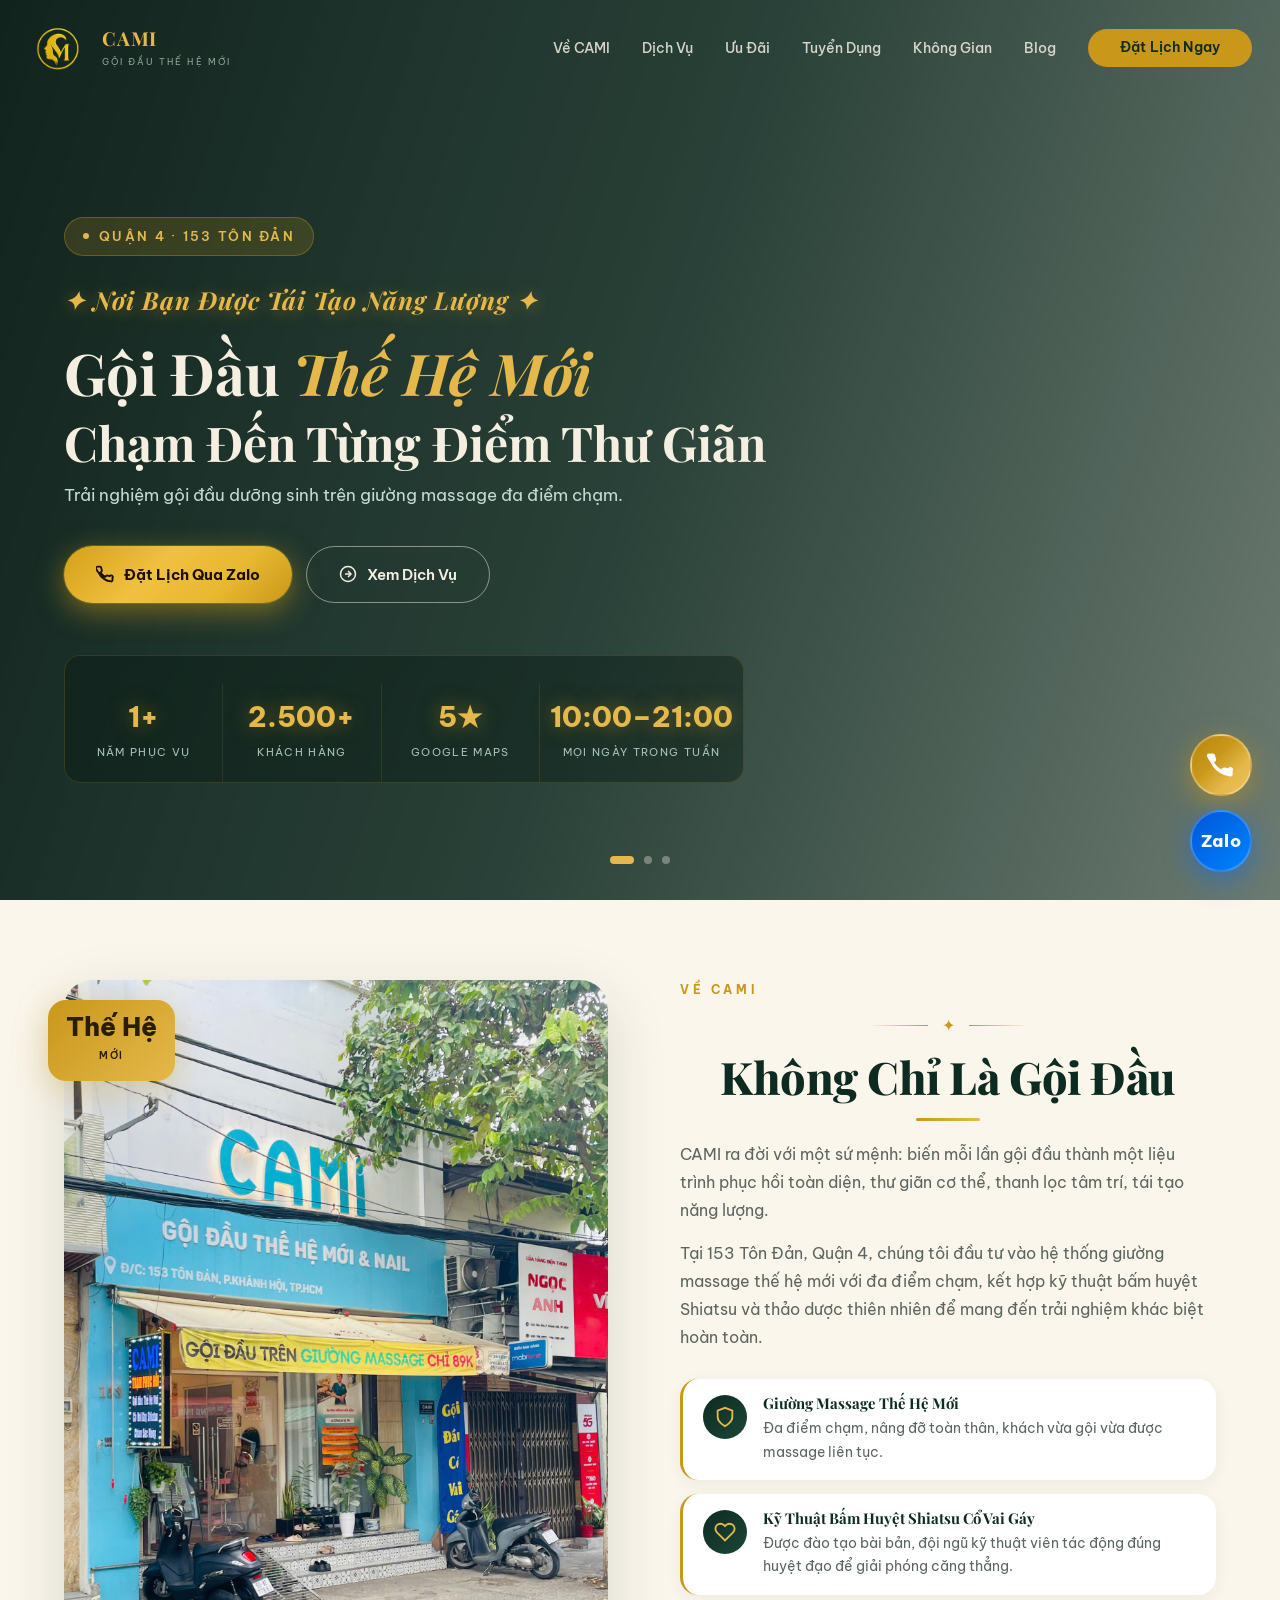
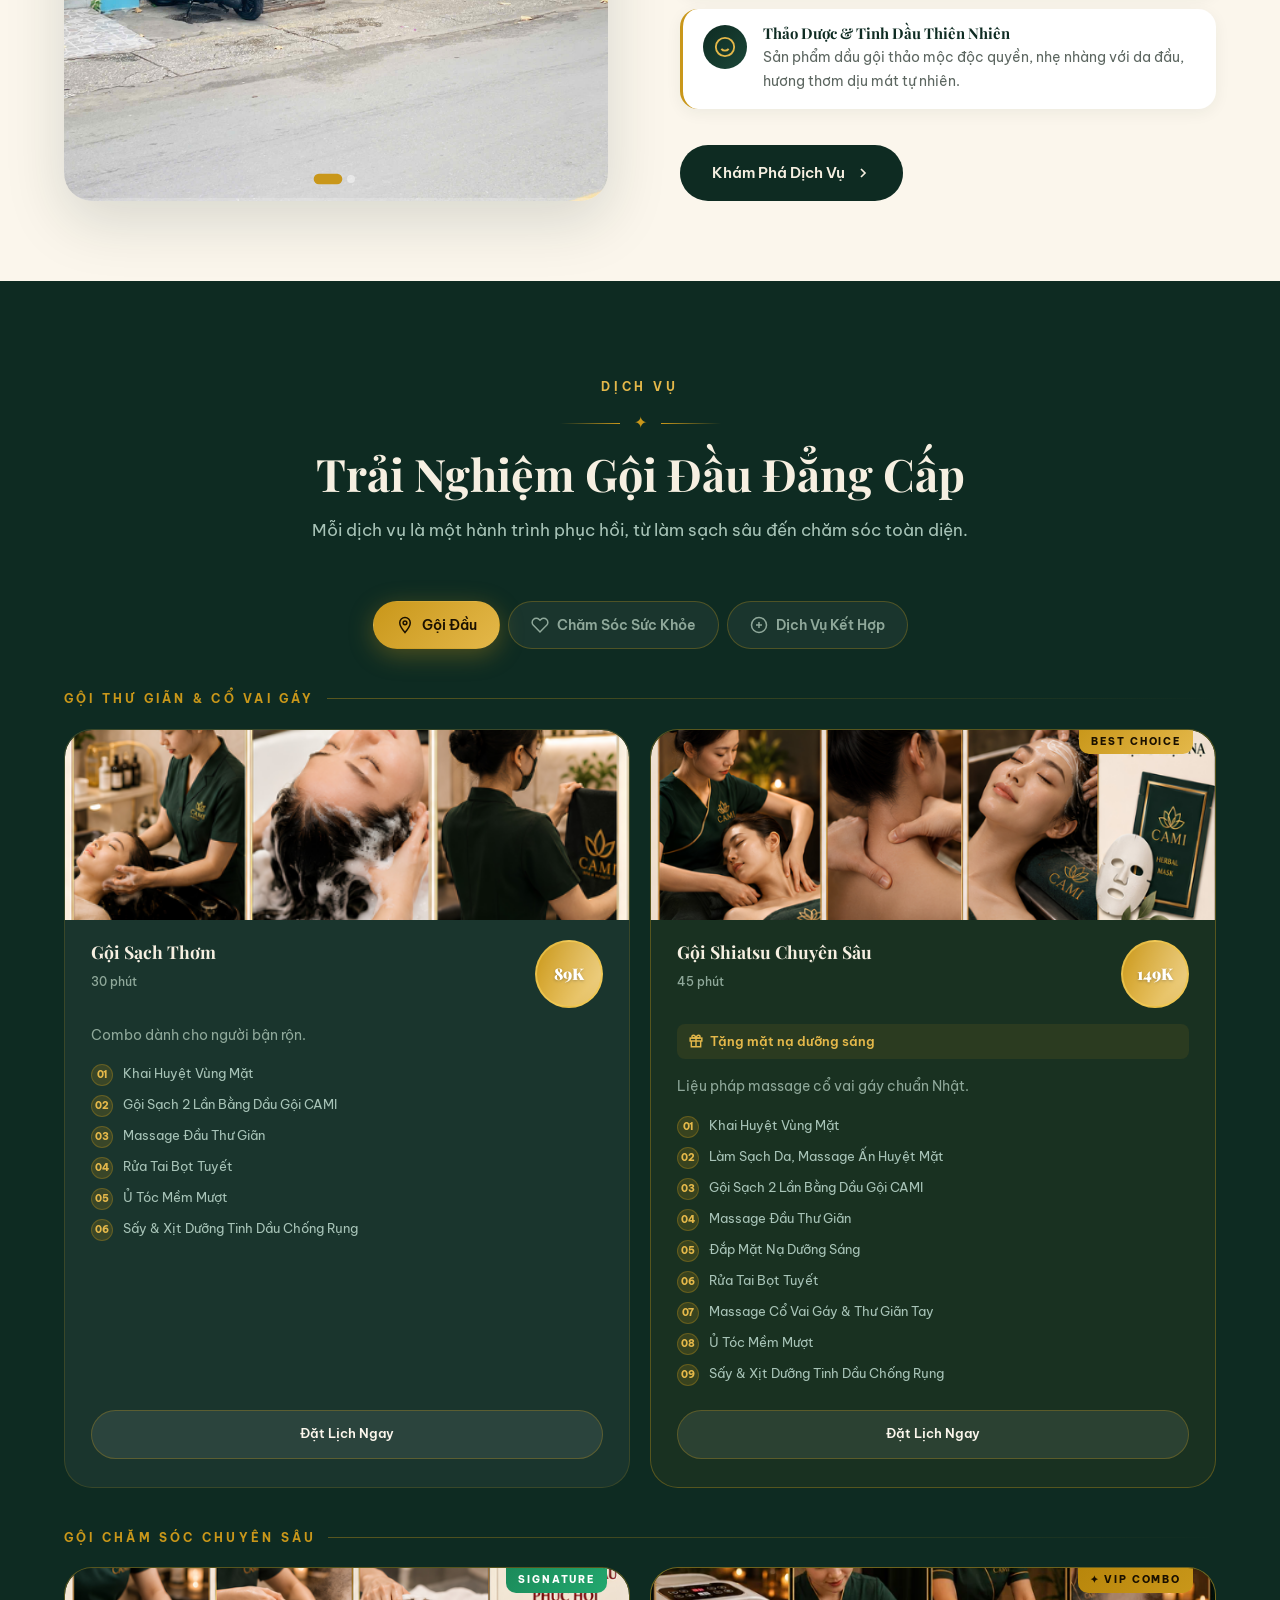
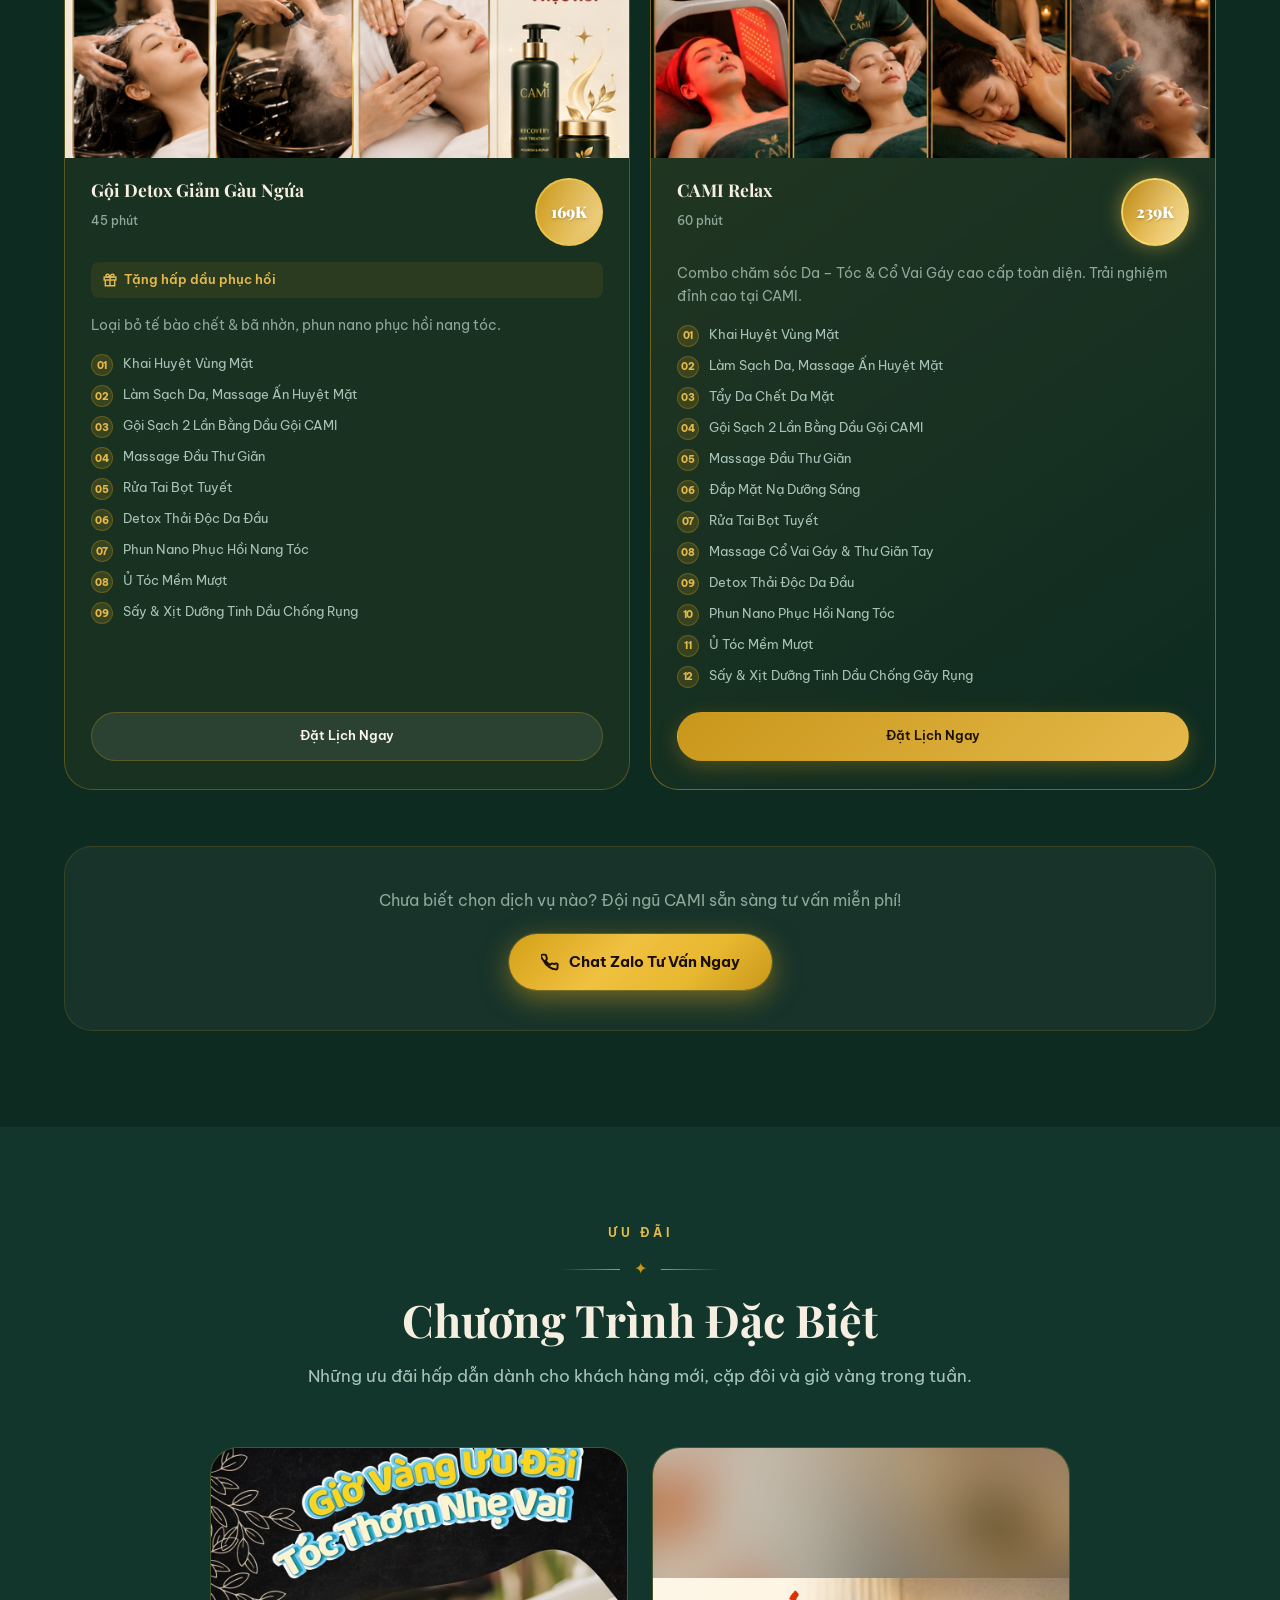
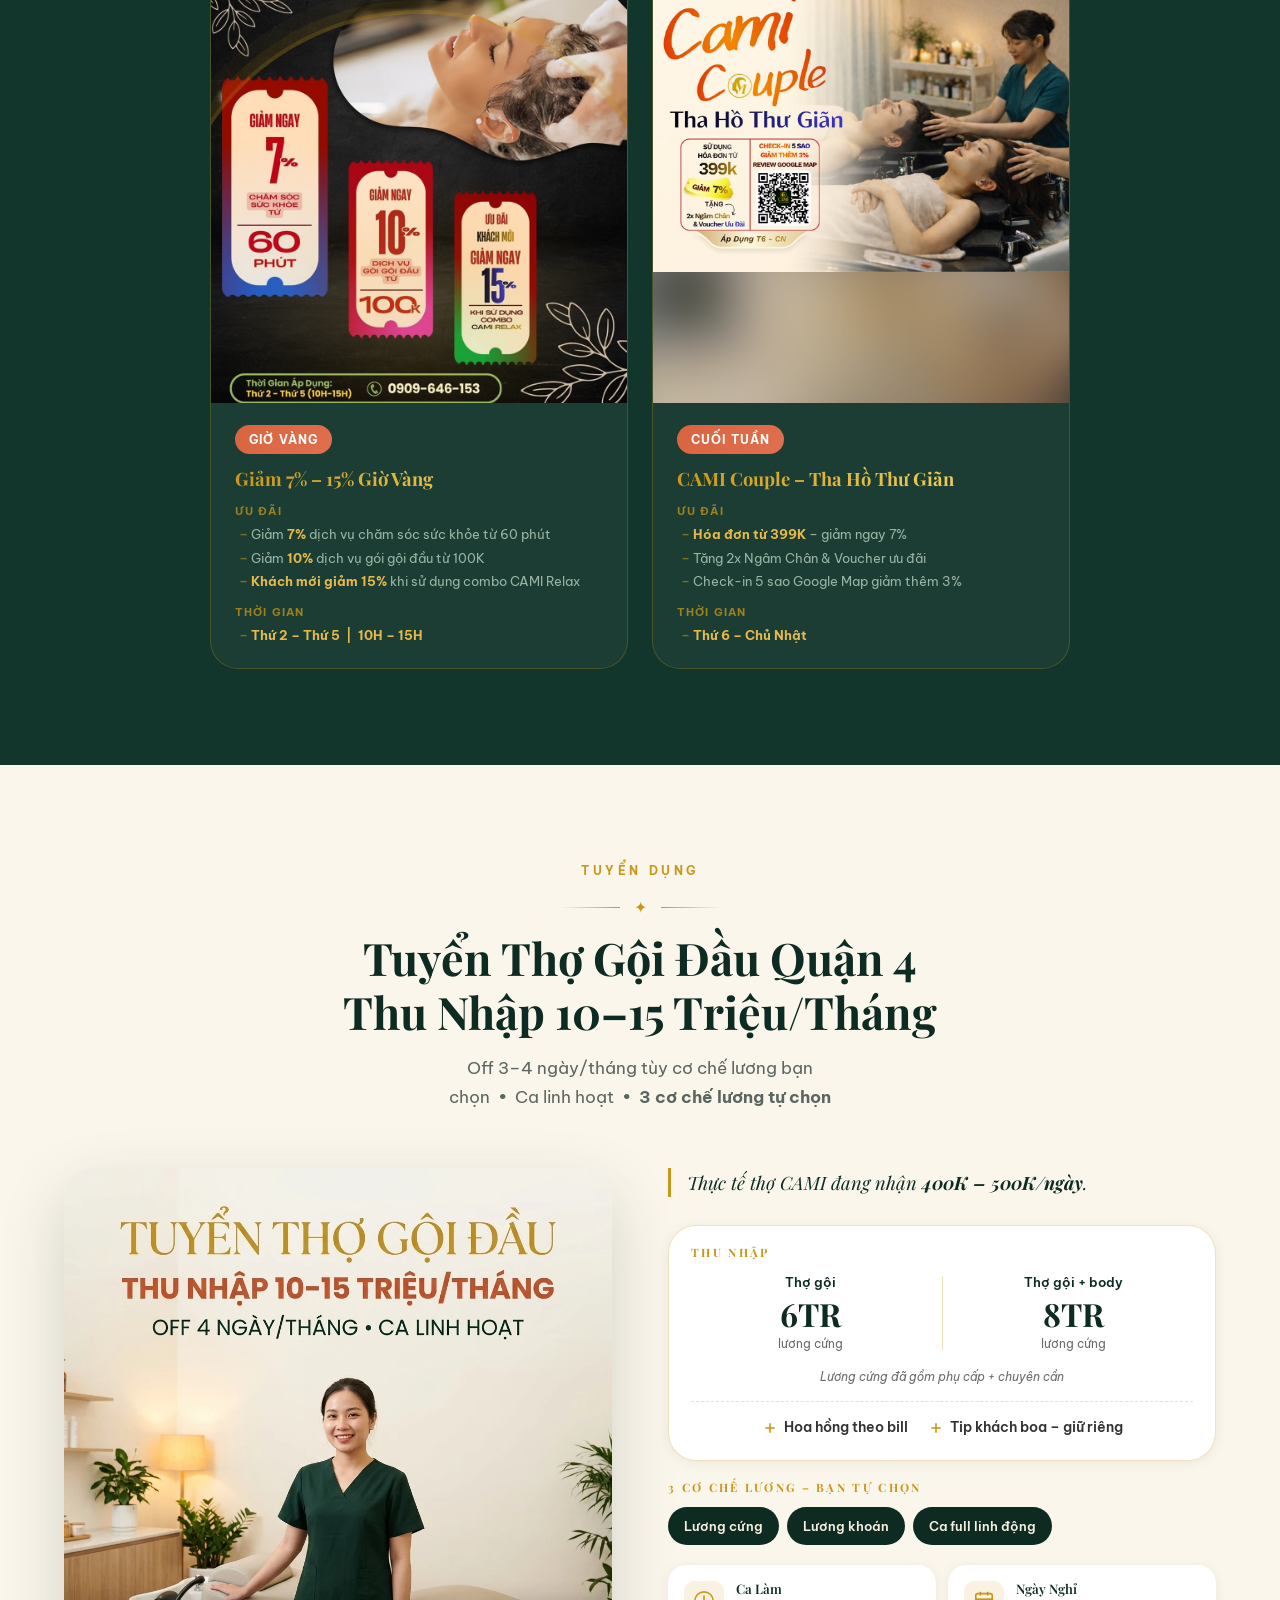
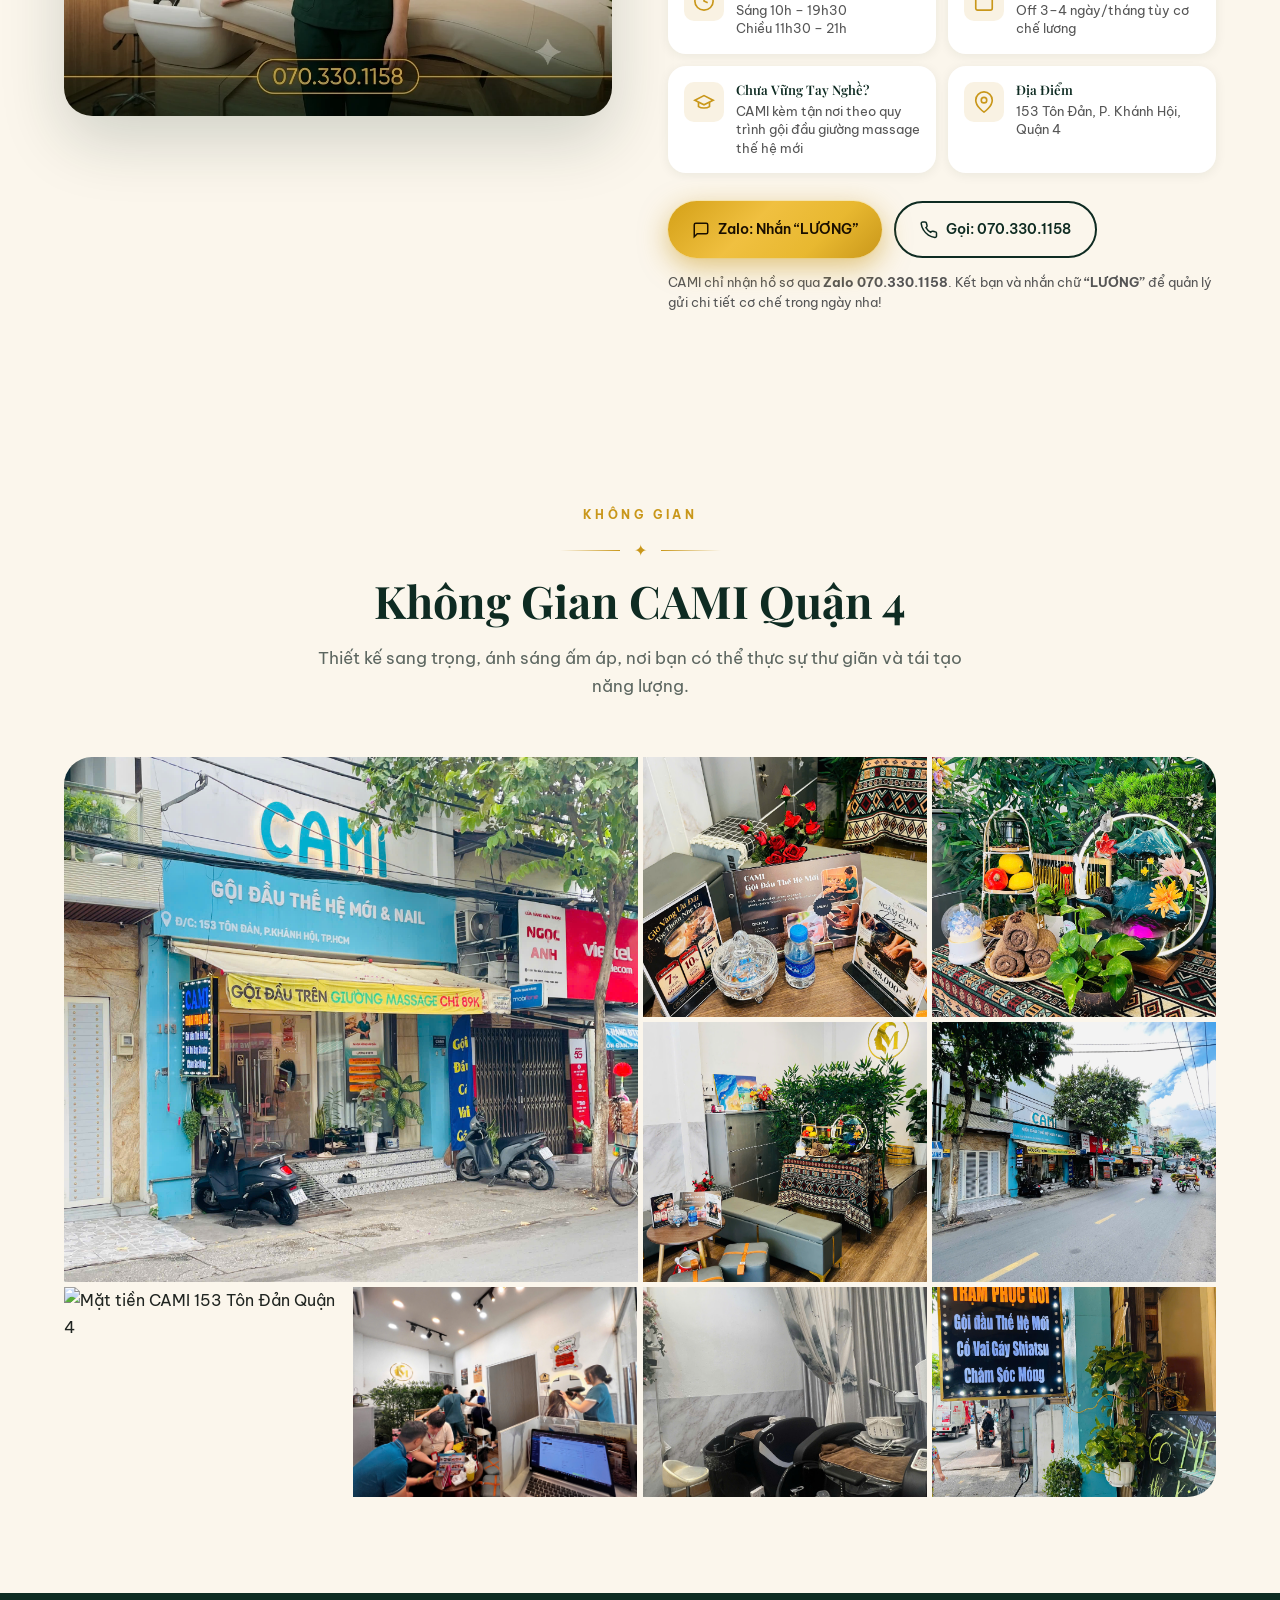
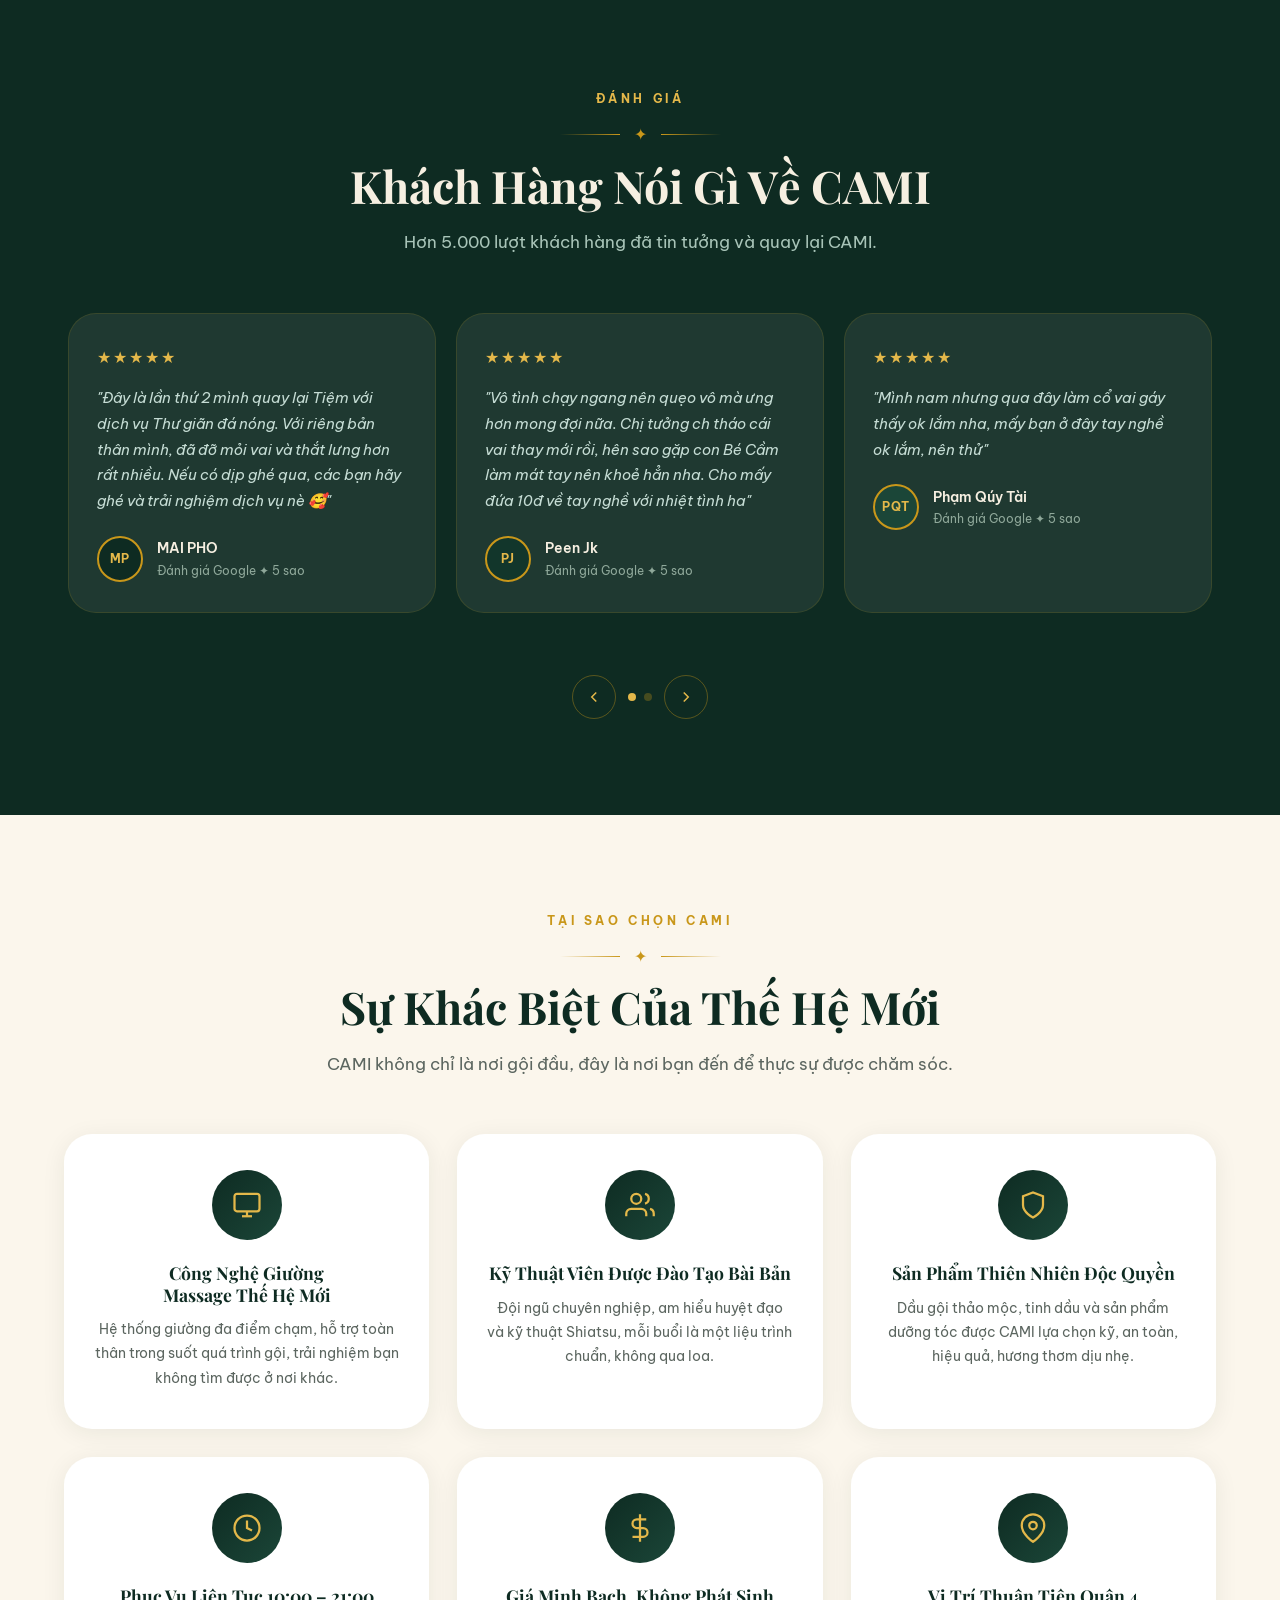
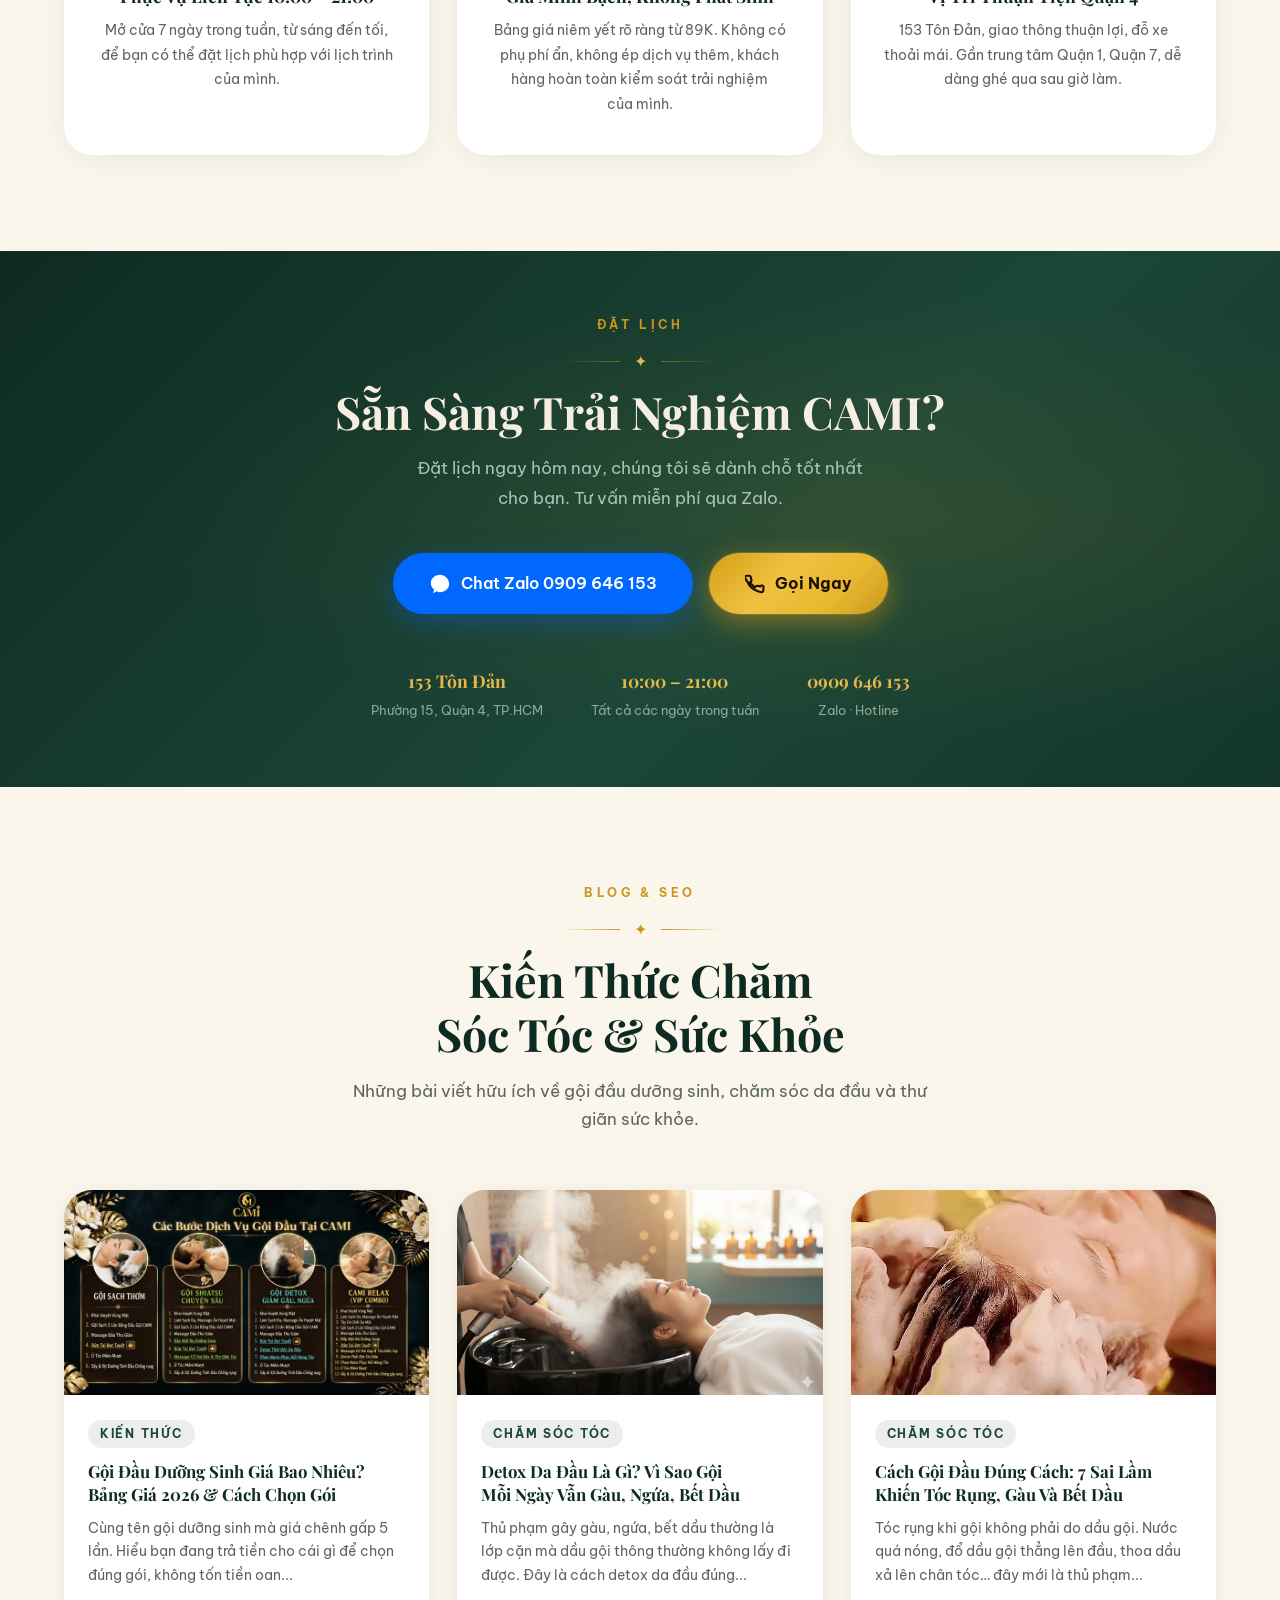
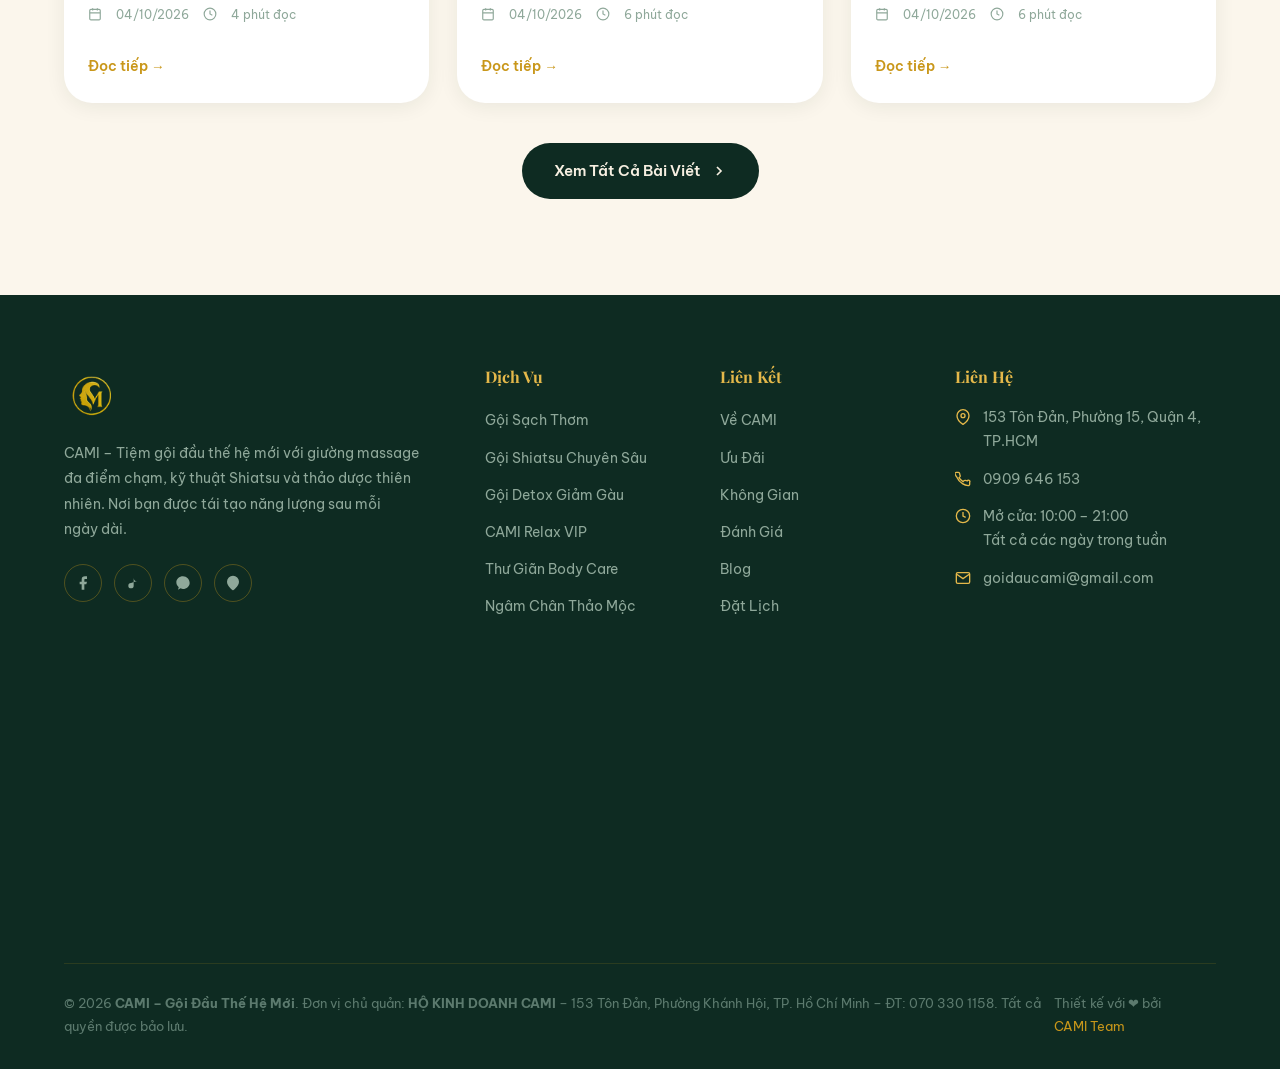
==== commit 072073b4: "Merge branch 'main' of https://github.com/nhutminh159/cami-website" ====
--- a/index.html
+++ b/index.html
@@ -1165,7 +1165,7 @@
     </div>
 
     <div class="footer-bottom">
-      <p>© 2026 <strong>CAMI – Gội Đầu Thế Hệ Mới</strong>. Tất cả quyền được bảo lưu.</p>
+      <p>© 2026 <strong>CAMI – Gội Đầu Thế Hệ Mới</strong>. Đơn vị chủ quản: <strong>HỘ KINH DOANH CAMI</strong> – 153 Tôn Đản, Phường Khánh Hội, TP. Hồ Chí Minh – ĐT: 070 330 1158. Tất cả quyền được bảo lưu.</p>
       <p>Thiết kế với ❤ bởi <a href="#">CAMI Team</a></p>
     </div>
   </div>
